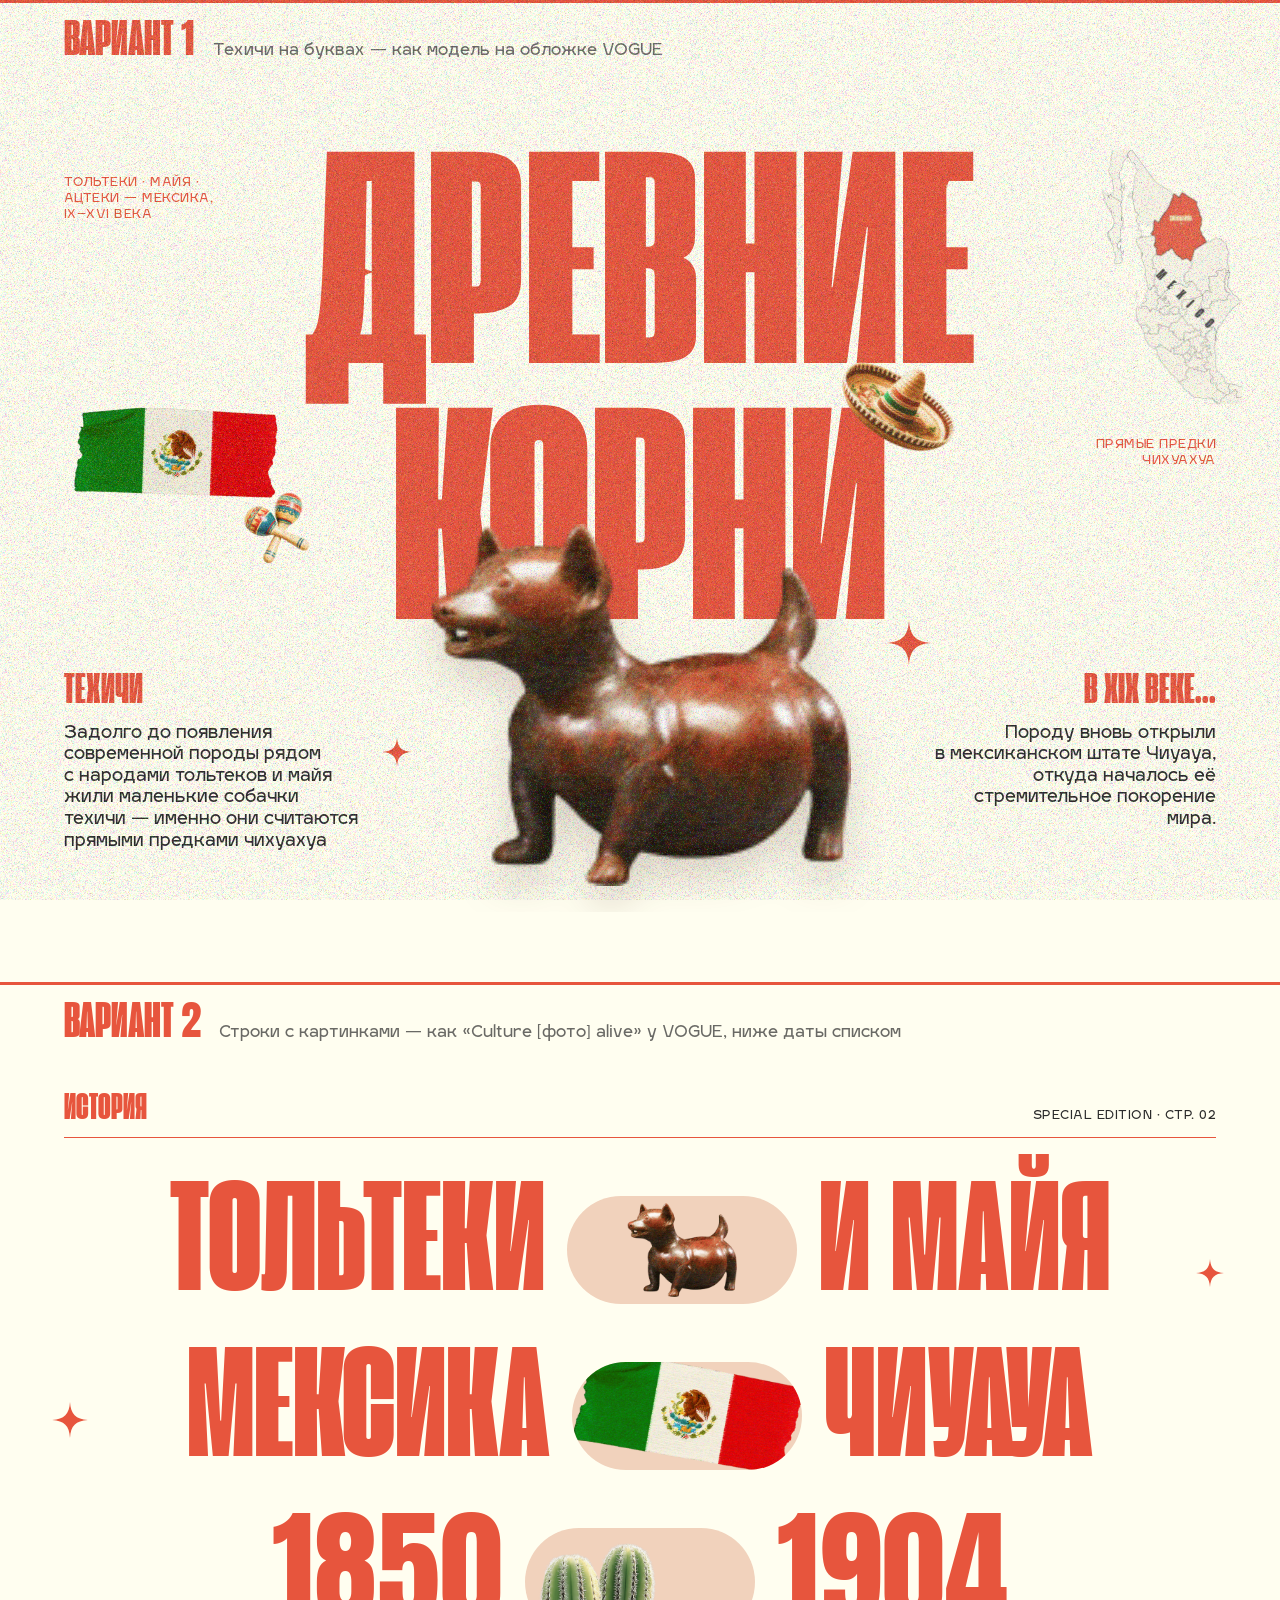
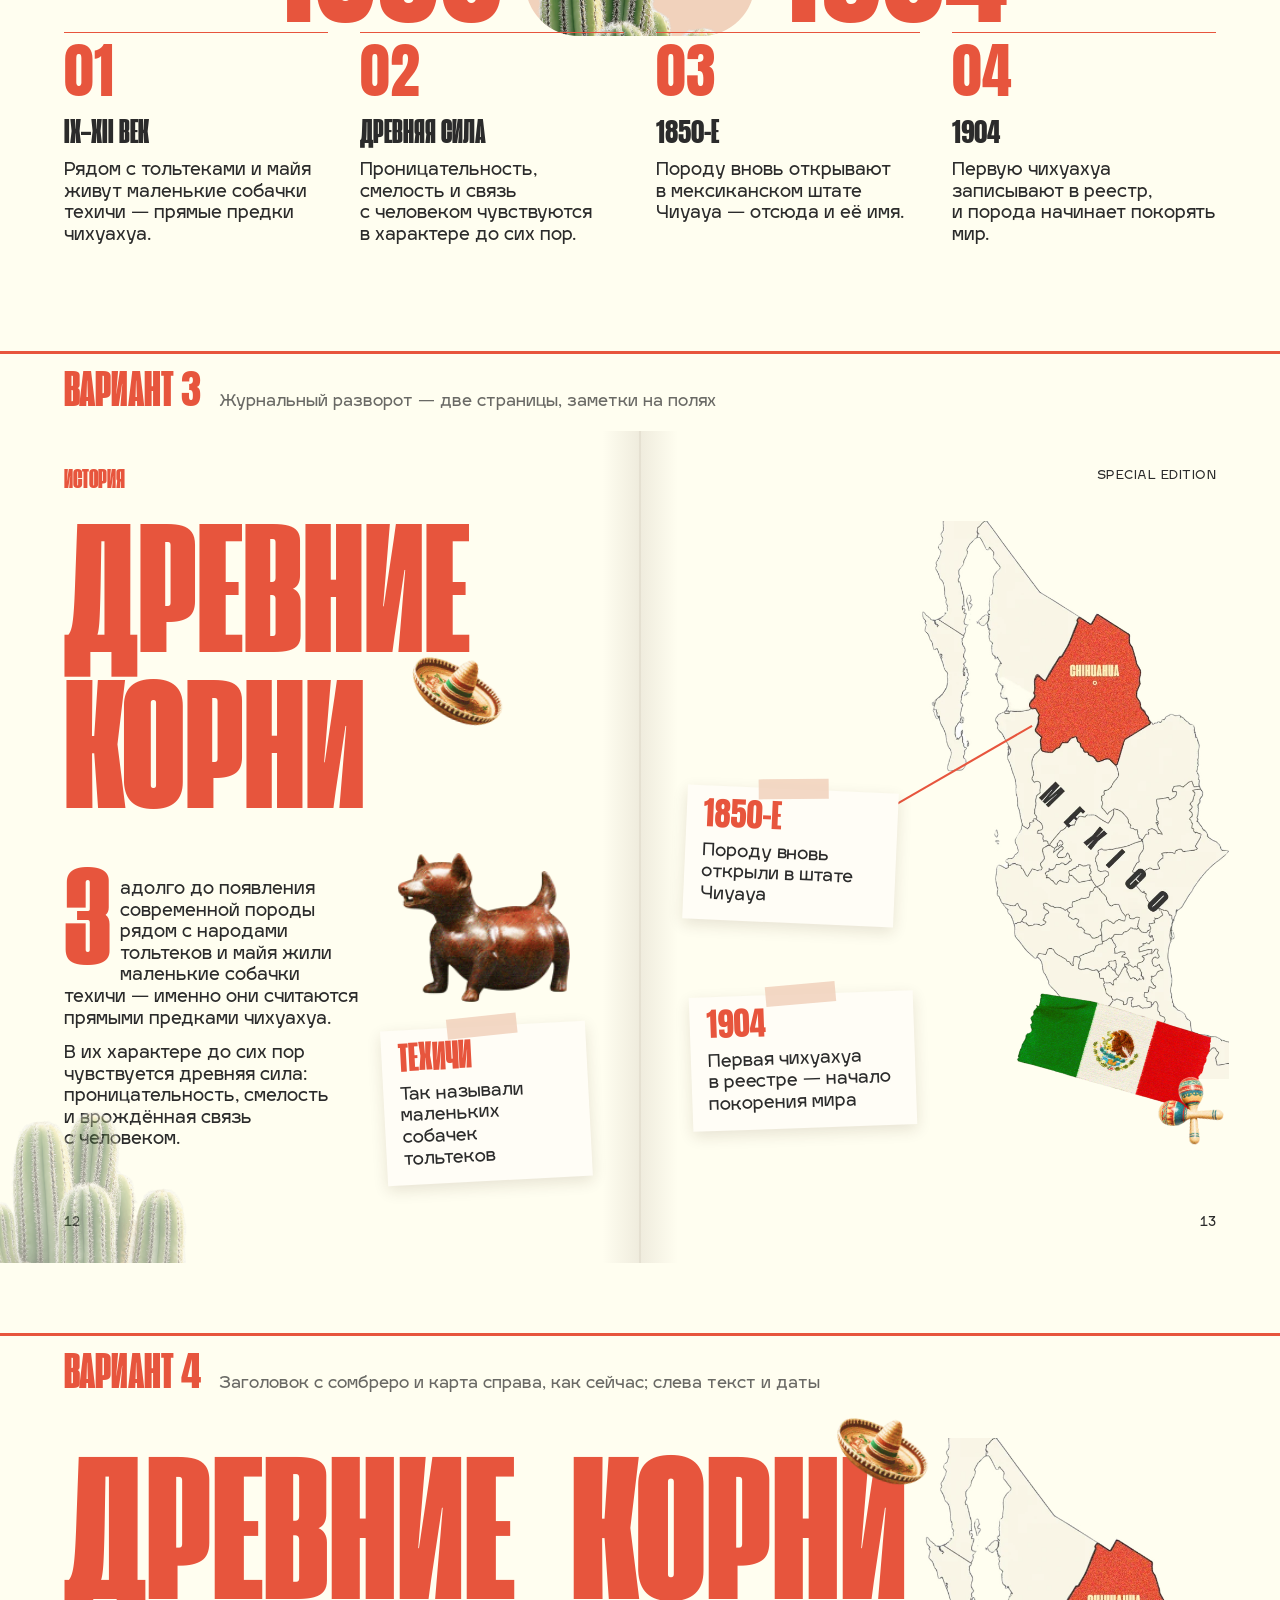
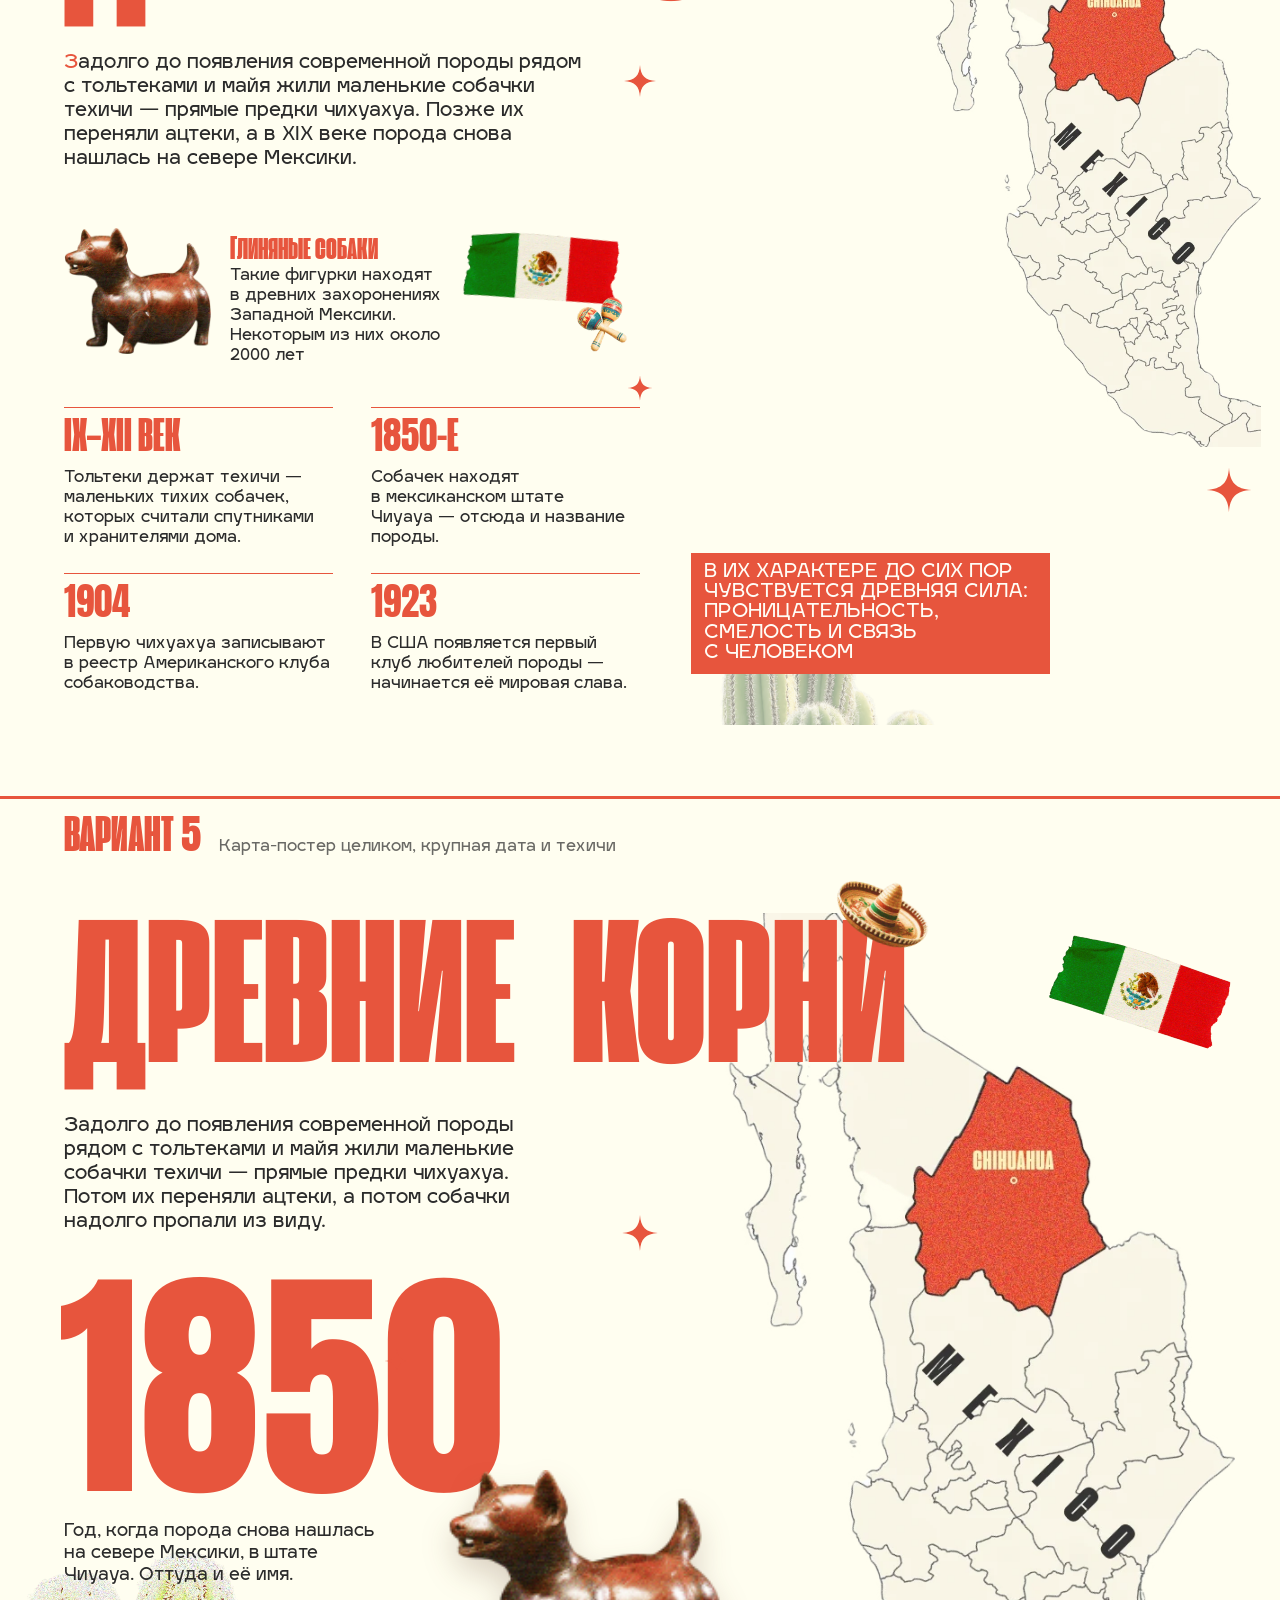
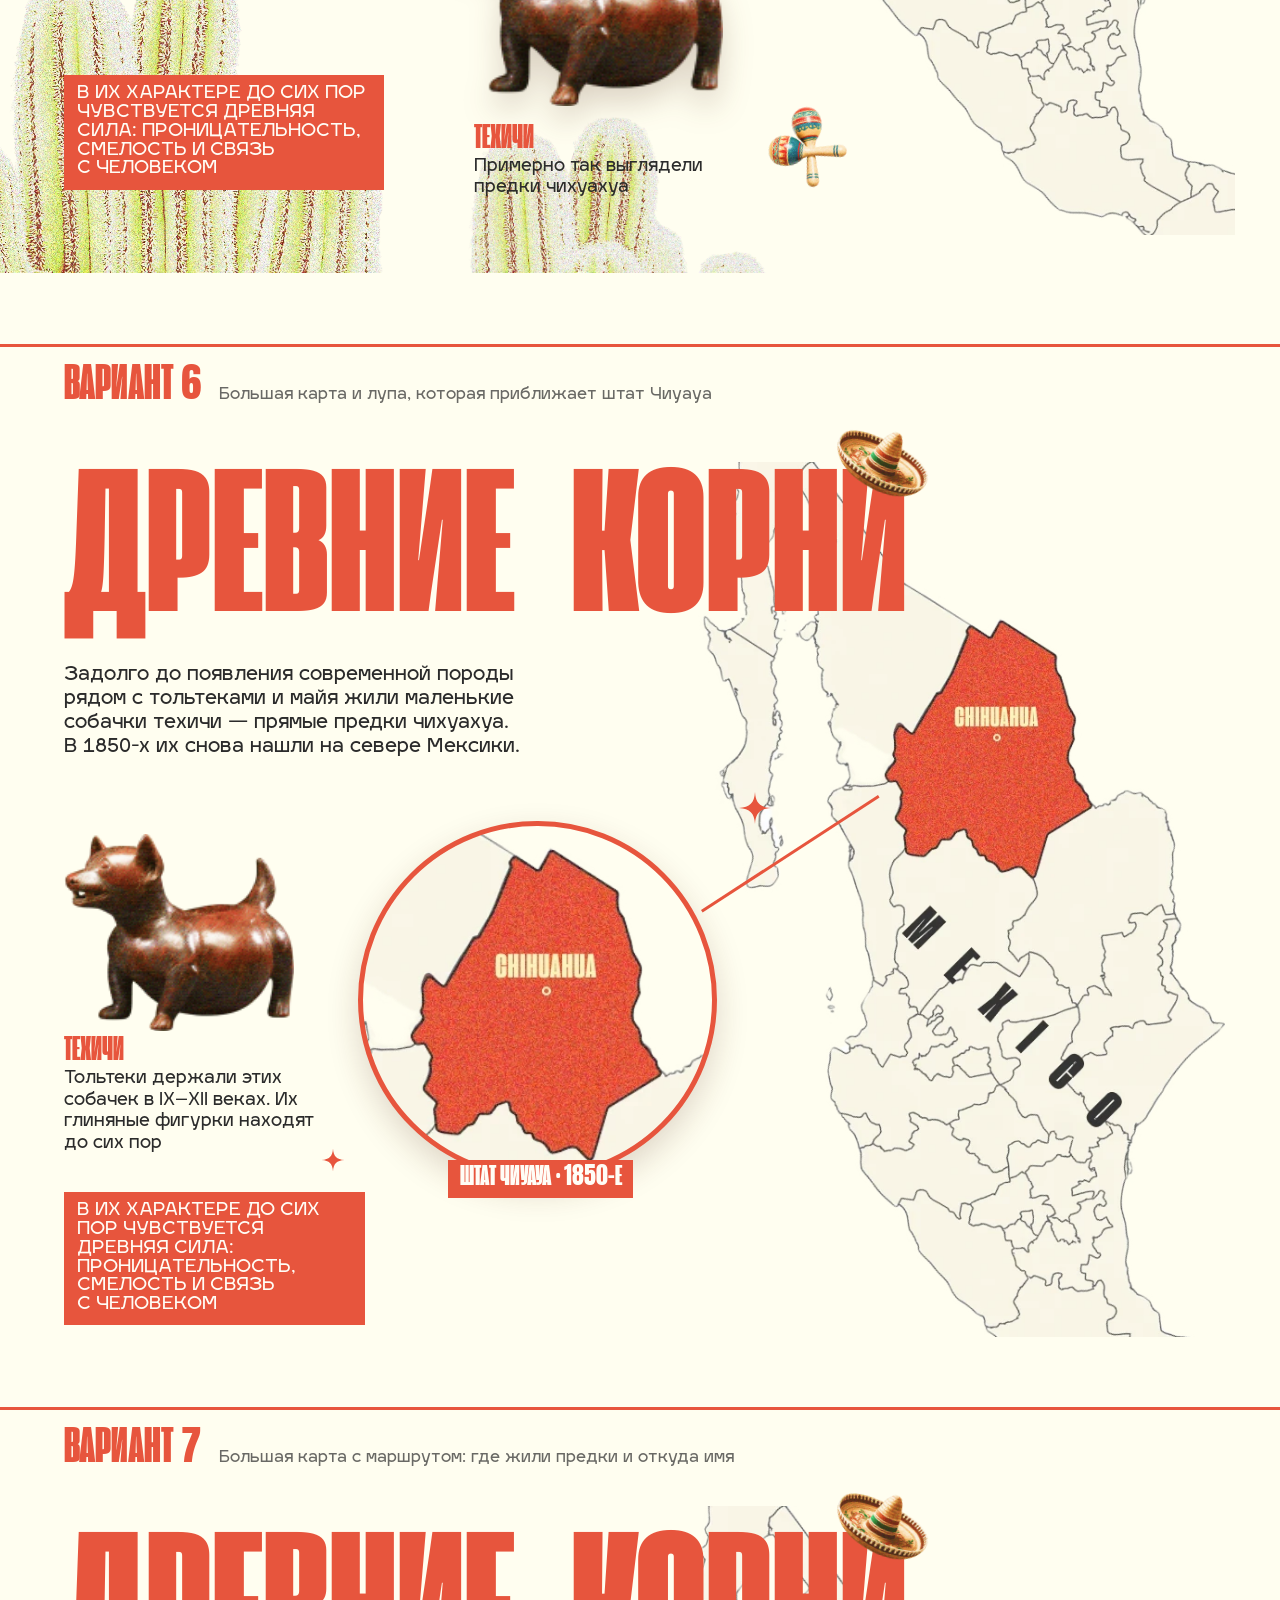
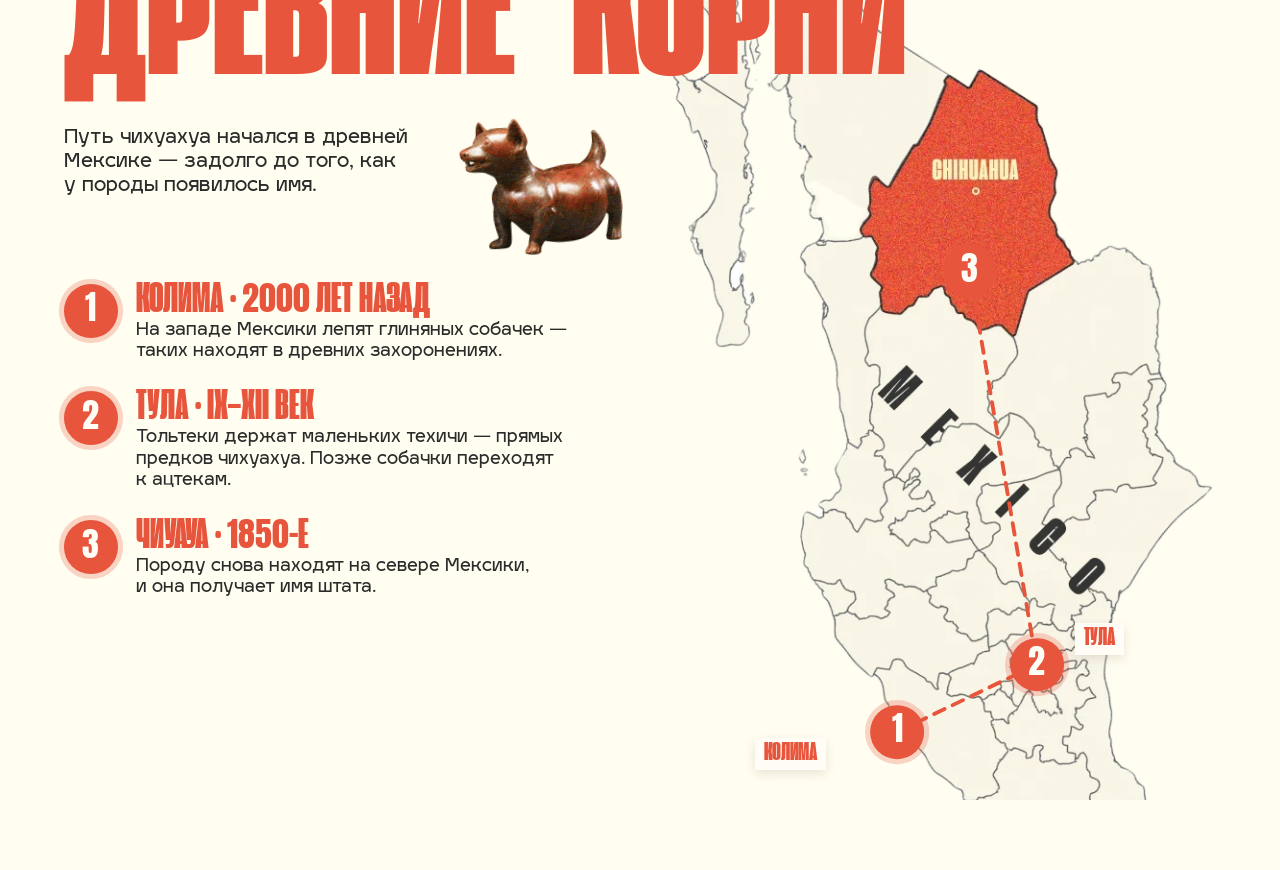
==== history-variants.html @ 5920a15c "History preview: pale grainy cacti from the mockup in variant 5 Co-Authored-By: Claude Opus 5.5 <nor" ====
<!doctype html>
<html lang="ru">
<head>
<meta charset="utf-8">
<meta name="viewport" content="width=device-width, initial-scale=1">
<title>Древние корни — варианты</title>
<meta name="robots" content="noindex">
<link rel="preconnect" href="https://fonts.gstatic.com" crossorigin>
<link href="https://fonts.googleapis.com/css2?family=Anton&text=0123456789&display=swap" rel="stylesheet">
<link rel="stylesheet" href="styles.css?v=15">
<style>
/* Варианты блока «Древние корни». Сетка как на сайте: 1 единица = 1px макета шириной 2000 */
.vhead {
  display: flex; align-items: baseline; gap: 18px; flex-wrap: wrap;
  margin: 0; padding: 22px max(16px, 5vw) 18px;
  border-top: 3px solid var(--red);
  font: 400 16px/1.3 var(--body);
}
.vhead b { font: 400 34px/1 var(--display); font-size-adjust: cap-height 1.0325; color: var(--red); text-transform: uppercase; }
.vhead span { color: var(--ink); opacity: .7; }
.vb { position: relative; width: 100%; container-type: inline-size; overflow: hidden; margin-bottom: 70px; }
.vb > * { position: absolute; margin: 0; }
.vb { --u: calc(100cqw / 2000); }
.vb .d { color: var(--red); }
.t { font-family: var(--body); font-size: calc(27 * var(--u)); line-height: 1.25; }
.cap { font-family: var(--body); text-transform: uppercase; font-size: calc(19 * var(--u)); letter-spacing: .04em; line-height: 1.3; }
.vb .star { left: calc(var(--x) * var(--u)); top: calc(var(--y) * var(--u)); width: calc(var(--s) * var(--u)); height: calc(var(--s) * var(--u)); }
.vb img { height: auto; max-width: none; }

/* ---------- 1. Техичи на буквах ---------- */
.v1 { aspect-ratio: 2000 / 1300; }
.v1 .l1, .v1 .l2 { left: 0; right: 0; text-align: center; font-size: calc(330 * var(--u) * var(--k)); white-space: nowrap; }
.v1 .l1 { top: calc(120 * var(--u)); }
.v1 .l2 { top: calc(520 * var(--u)); }
.v1 .fig { left: calc(1000 * var(--u) - 330 * var(--u)); bottom: calc(40 * var(--u)); width: calc(660 * var(--u)); z-index: 3; filter: drop-shadow(0 calc(30 * var(--u)) calc(30 * var(--u)) rgba(80,40,20,.18)); }
.v1 .side { width: calc(460 * var(--u)); display: flex; flex-direction: column; gap: calc(18 * var(--u)); z-index: 4; }
.v1 .side .d { font-size: calc(46 * var(--u) * var(--k)); }
.v1 .side--l { left: calc(100 * var(--u)); top: calc(930 * var(--u)); }
.v1 .side--r { right: calc(100 * var(--u)); top: calc(930 * var(--u)); text-align: right; align-items: flex-end; }
.v1 .tiny-l { left: calc(100 * var(--u)); top: calc(150 * var(--u)); width: calc(250 * var(--u)); color: var(--red); }
.v1 .tiny-r { right: calc(100 * var(--u)); top: calc(560 * var(--u)); width: calc(250 * var(--u)); text-align: right; color: var(--red); }
.v1 .flag { left: calc(110 * var(--u)); top: calc(500 * var(--u)); width: calc(330 * var(--u)); rotate: -8deg; z-index: 2; }
.v1 .mar { left: calc(380 * var(--u)); top: calc(640 * var(--u)); width: calc(110 * var(--u)); rotate: 14deg; z-index: 2; }
.v1 .map { right: calc(60 * var(--u)); top: calc(110 * var(--u)); width: calc(400 * var(--u)); opacity: .9; }
.v1 .som { left: calc(1310 * var(--u)); top: calc(445 * var(--u)); width: calc(190 * var(--u)); rotate: 14deg; z-index: 2; }

/* ---------- 2. Строки с картинками ---------- */
.v2 { aspect-ratio: 2000 / 1280; }
.v2 .rub { left: calc(100 * var(--u)); right: calc(100 * var(--u)); top: calc(50 * var(--u)); display: flex; justify-content: space-between; align-items: flex-end; padding-bottom: calc(18 * var(--u)); border-bottom: calc(3 * var(--u)) solid var(--red); }
.v2 .rub .d { font-size: calc(40 * var(--u) * var(--k)); }
.v2 .lines { left: calc(80 * var(--u)); right: calc(80 * var(--u)); top: calc(190 * var(--u)); display: flex; flex-direction: column; gap: calc(52 * var(--u)); }
.v2 .ln { display: flex; justify-content: center; align-items: center; gap: calc(34 * var(--u)); }
.v2 .ln .d { font-size: calc(170 * var(--u) * var(--k)); white-space: nowrap; }
.v2 .pill { display: block; flex: none; width: calc(360 * var(--u)); height: calc(170 * var(--u)); border-radius: 999px; overflow: hidden; background: var(--peach); position: relative; }
.v2 .pill img { position: absolute; inset: 0; width: 100%; height: 100%; object-fit: cover; }
.v2 .pill--fig img { object-fit: contain; padding: calc(12 * var(--u)); }
.v2 .pill--cac img { object-position: 50% 20%; }
.v2 .list { left: calc(100 * var(--u)); right: calc(100 * var(--u)); top: calc(890 * var(--u)); display: grid; grid-template-columns: repeat(4, 1fr); gap: calc(50 * var(--u)); }
.v2 .it { border-top: calc(3 * var(--u)) solid var(--red); padding-top: calc(22 * var(--u)); display: flex; flex-direction: column; gap: calc(18 * var(--u)); }
.v2 .it .n { font-size: calc(80 * var(--u) * var(--k)); }
.v2 .it h3 { color: var(--ink); font-size: calc(36 * var(--u) * var(--k)); }
.v2 .star { z-index: 2; }

/* ---------- 3. Журнальный разворот ---------- */
.v3 { aspect-ratio: 2000 / 1300; }
.v3 .fold { left: calc(940 * var(--u)); width: calc(120 * var(--u)); top: 0; bottom: 0; background: linear-gradient(90deg, transparent, rgba(60,30,10,.08) 48%, rgba(60,30,10,.16) 50%, rgba(60,30,10,.08) 52%, transparent); }
.v3 .rub { top: calc(60 * var(--u)); font-size: calc(30 * var(--u) * var(--k)); }
.v3 .rub--l { left: calc(100 * var(--u)); }
.v3 .rub--r { right: calc(100 * var(--u)); }
.v3 .folio { bottom: calc(50 * var(--u)); font-family: var(--body); font-size: calc(20 * var(--u)); }
.v3 .folio--l { left: calc(100 * var(--u)); }
.v3 .folio--r { right: calc(100 * var(--u)); }
.v3 .ttl { left: calc(100 * var(--u)); top: calc(150 * var(--u)); font-size: calc(200 * var(--u) * var(--k)); }
.v3 .som { left: calc(640 * var(--u)); top: calc(355 * var(--u)); width: calc(150 * var(--u)); rotate: 12deg; }
.v3 .col { left: calc(100 * var(--u)); top: calc(700 * var(--u)); width: calc(460 * var(--u)); display: flex; flex-direction: column; gap: calc(20 * var(--u)); }
.v3 .drop { float: left; font: 400 calc(150 * var(--u) * var(--k))/1 var(--display); font-size-adjust: cap-height 1.0325; color: var(--red); margin: calc(6 * var(--u)) calc(14 * var(--u)) 0 0; text-box: trim-both cap alphabetic; }
.v3 .fig { left: calc(620 * var(--u)); top: calc(660 * var(--u)); width: calc(270 * var(--u)); }
.v3 .note { background: var(--white); padding: calc(22 * var(--u)) calc(26 * var(--u)); box-shadow: 0 calc(8 * var(--u)) calc(24 * var(--u)) rgba(60,30,10,.12); display: flex; flex-direction: column; gap: calc(10 * var(--u)); z-index: 3; }
.v3 .note .d { font-size: calc(44 * var(--u) * var(--k)); }
.v3 .note::before { content: ""; position: absolute; left: 50%; top: calc(-16 * var(--u)); width: calc(110 * var(--u)); height: calc(32 * var(--u)); translate: -50% 0; background: rgba(241,210,188,.85); rotate: -3deg; }
.v3 .n1 { left: calc(600 * var(--u)); top: calc(930 * var(--u)); width: calc(320 * var(--u)); rotate: -3deg; }
.v3 .map { left: calc(1040 * var(--u)); top: calc(140 * var(--u)); width: calc(880 * var(--u)); }
.v3 .n2 { left: calc(1070 * var(--u)); top: calc(560 * var(--u)); width: calc(330 * var(--u)); rotate: 2.5deg; }
.v3 .pin { left: calc(1395 * var(--u)); top: calc(585 * var(--u)); width: calc(250 * var(--u)); height: calc(3 * var(--u)); background: var(--red); rotate: -30deg; transform-origin: 0 0; z-index: 3; }
.v3 .n3 { left: calc(1080 * var(--u)); top: calc(880 * var(--u)); width: calc(350 * var(--u)); rotate: -2deg; }
.v3 .flag { right: calc(110 * var(--u)); top: calc(890 * var(--u)); width: calc(300 * var(--u)); rotate: 6deg; z-index: 2; }
.v3 .mar { right: calc(90 * var(--u)); top: calc(1010 * var(--u)); width: calc(100 * var(--u)); rotate: -12deg; z-index: 2; }
.v3 .cac { left: 0; bottom: 0; width: calc(330 * var(--u)); opacity: .45; }

/* ---------- 4. Как сейчас: заголовок с сомбреро, карта справа, текст слева ---------- */
.v4 { aspect-ratio: 2000 / 1427; }
.v4 .map { right: calc(30 * var(--u)); top: calc(40 * var(--u)); width: calc(960 * var(--u)); z-index: 0; }
.v4 .ttl { left: calc(100 * var(--u)); top: calc(77 * var(--u)); font-size: calc(222 * var(--u) * var(--k)); white-space: nowrap; z-index: 2; }
.v4 .som { top: calc(10 * var(--u)); width: calc(150 * var(--u)); rotate: 10deg; z-index: 3; }
.v4 .lead { left: calc(100 * var(--u)); top: calc(375 * var(--u)); width: calc(840 * var(--u)); font-family: var(--body); font-size: calc(30 * var(--u)); line-height: 1.25; }
.v4 .lead::first-letter { color: var(--red); }
.v4 .fig { left: calc(100 * var(--u)); top: calc(650 * var(--u)); width: calc(230 * var(--u)); }
.v4 .figcap { left: calc(360 * var(--u)); top: calc(665 * var(--u)); width: calc(330 * var(--u)); }
.v4 .figcap .d { font-size: calc(34 * var(--u) * var(--k)); margin-bottom: calc(14 * var(--u)); }
.v4 .flag { left: calc(720 * var(--u)); top: calc(650 * var(--u)); width: calc(250 * var(--u)); rotate: -6deg; }
.v4 .mar { left: calc(900 * var(--u)); top: calc(755 * var(--u)); width: calc(85 * var(--u)); rotate: 16deg; }
.v4 .tl { left: calc(100 * var(--u)); top: calc(930 * var(--u)); width: calc(900 * var(--u)); display: grid; grid-template-columns: 1fr 1fr; gap: calc(40 * var(--u)) calc(60 * var(--u)); }
.v4 .ev { border-top: calc(3 * var(--u)) solid var(--red); padding-top: calc(18 * var(--u)); display: flex; flex-direction: column; gap: calc(14 * var(--u)); }
.v4 .ev .d { font-size: calc(50 * var(--u) * var(--k)); }
.v4 .t { font-size: calc(25 * var(--u)); }
.v4 .pin { left: calc(1310 * var(--u)); top: calc(355 * var(--u)); width: calc(180 * var(--u)); height: calc(3 * var(--u)); background: var(--red); rotate: 25deg; transform-origin: 0 0; z-index: 2; }
.v4 .tag { right: calc(470 * var(--u)); top: calc(250 * var(--u)); z-index: 2; }
.v4 .tag .d { font-size: calc(30 * var(--u) * var(--k)); }
.v4 .quote { left: calc(1080 * var(--u)); bottom: calc(80 * var(--u)); width: calc(560 * var(--u)); background: var(--red); color: var(--white); font: 400 calc(30 * var(--u))/1.05 var(--body); text-transform: uppercase; padding: calc(16 * var(--u)) calc(20 * var(--u)); z-index: 3; }
.v4 .cac { left: calc(1000 * var(--u)); bottom: 0; width: calc(520 * var(--u)); opacity: .45; z-index: 1; }
.v4 .star { z-index: 3; }

/* общая карта: в файле карта занимает правую половину (x 470–1032 из 1032), левая — пустая */
.vb .bigmap { z-index: 0; pointer-events: none; }

/* ---------- 5. Карта-постер ---------- */
.v5 { aspect-ratio: 2000 / 1560; }
.v5 .bigmap { left: calc(479 * var(--u)); top: calc(60 * var(--u)); width: calc(1451 * var(--u)); }
.v5 .ttl, .v6 .ttl, .v7 .ttl { left: calc(100 * var(--u)); top: calc(77 * var(--u)); font-size: calc(222 * var(--u) * var(--k)); white-space: nowrap; z-index: 2; }
.v5 .som, .v6 .som, .v7 .som { top: calc(10 * var(--u)); width: calc(150 * var(--u)); rotate: 10deg; z-index: 3; }
.v5 .lead, .v6 .lead, .v7 .lead { left: calc(100 * var(--u)); top: calc(375 * var(--u)); width: calc(780 * var(--u)); font-family: var(--body); font-size: calc(30 * var(--u)); line-height: 1.25; z-index: 2; }
.v5 .year { left: calc(90 * var(--u)); top: calc(640 * var(--u)); font-size: calc(330 * var(--u) * var(--k)); z-index: 2; }
.v5 .yearcap { left: calc(100 * var(--u)); top: calc(1010 * var(--u)); width: calc(500 * var(--u)); z-index: 2; }
.v5 .fig { left: calc(700 * var(--u)); top: calc(930 * var(--u)); width: calc(430 * var(--u)); z-index: 3; filter: drop-shadow(0 calc(24 * var(--u)) calc(24 * var(--u)) rgba(80,40,20,.2)); }
.v5 .figcap { left: calc(740 * var(--u)); top: calc(1330 * var(--u)); width: calc(420 * var(--u)); z-index: 3; }
.v5 .flag { left: calc(1640 * var(--u)); top: calc(110 * var(--u)); width: calc(280 * var(--u)); rotate: 8deg; z-index: 2; }
.v5 .mar { left: calc(1200 * var(--u)); top: calc(1300 * var(--u)); width: calc(120 * var(--u)); rotate: -14deg; z-index: 2; }
.v5 .quote, .v6 .quote { background: var(--red); color: var(--white); font: 400 calc(28 * var(--u))/1.05 var(--body); text-transform: uppercase; padding: calc(16 * var(--u)) calc(20 * var(--u)); z-index: 3; }
.v5 .cac { left: calc(-20 * var(--u)); bottom: 0; width: calc(700 * var(--u)); z-index: 0; pointer-events: none; }
.v5 .cac--2 { left: calc(560 * var(--u)); width: calc(720 * var(--u)); }
.v5 .quote { left: calc(100 * var(--u)); top: calc(1250 * var(--u)); width: calc(500 * var(--u)); }

/* ---------- 6. Лупа на карте ---------- */
.v6 { aspect-ratio: 2000 / 1427; }
.v6 .bigmap { left: calc(418 * var(--u)); top: calc(60 * var(--u)); width: calc(1496 * var(--u)); }
.v6 .lens { left: calc(560 * var(--u)); top: calc(620 * var(--u)); width: calc(560 * var(--u)); height: calc(560 * var(--u)); border-radius: 50%; border: calc(8 * var(--u)) solid var(--red); background: var(--bg) url("assets/map.webp") no-repeat; background-size: calc(1032 * 1.75 * var(--u)) auto; background-position: calc(272 * var(--u) - 778 * 1.75 * var(--u)) calc(272 * var(--u) - 305 * 1.75 * var(--u)); z-index: 3; box-shadow: 0 calc(20 * var(--u)) calc(50 * var(--u)) rgba(80,40,20,.18); }
.v6 .lens-ln { left: calc(1095 * var(--u)); top: calc(760 * var(--u)); width: calc(330 * var(--u)); height: calc(4 * var(--u)); background: var(--red); rotate: -33deg; transform-origin: 0 0; z-index: 2; }
.v6 .lens-tag { left: calc(700 * var(--u)); top: calc(1150 * var(--u)); background: var(--red); color: var(--white); padding: calc(10 * var(--u)) calc(18 * var(--u)); z-index: 4; font-size: calc(32 * var(--u) * var(--k)); }
.v6 .fig { left: calc(100 * var(--u)); top: calc(640 * var(--u)); width: calc(360 * var(--u)); z-index: 2; }
.v6 .figcap { left: calc(100 * var(--u)); top: calc(960 * var(--u)); width: calc(420 * var(--u)); z-index: 2; }
.v6 .figcap .d, .v5 .figcap .d { font-size: calc(36 * var(--u) * var(--k)); margin-bottom: calc(12 * var(--u)); }
.v6 .quote { left: calc(100 * var(--u)); top: calc(1200 * var(--u)); width: calc(470 * var(--u)); }

/* ---------- 7. Маршрут по карте ---------- */
.v7 { aspect-ratio: 2000 / 1427; }
.v7 .bigmap { left: calc(345 * var(--u)); top: calc(30 * var(--u)); width: calc(1548 * var(--u)); }
.v7 .route { left: 0; top: 0; width: 100%; height: 100%; z-index: 1; overflow: visible; }
.v7 .mk { width: calc(84 * var(--u)); height: calc(84 * var(--u)); translate: -50% -50%; border-radius: 50%; background: var(--red); color: var(--white); display: grid; place-items: center; font: 400 calc(46 * var(--u) * var(--k))/1 var(--display); font-size-adjust: cap-height 1.0325; z-index: 3; box-shadow: 0 0 0 calc(8 * var(--u)) rgba(231,85,61,.25); }
.v7 .mk-l { z-index: 3; background: var(--white); padding: calc(8 * var(--u)) calc(14 * var(--u)); font-size: calc(28 * var(--u) * var(--k)); box-shadow: 0 calc(6 * var(--u)) calc(16 * var(--u)) rgba(60,30,10,.12); }
.v7 .steps { left: calc(100 * var(--u)); top: calc(620 * var(--u)); width: calc(800 * var(--u)); display: flex; flex-direction: column; gap: calc(44 * var(--u)); z-index: 2; }
.v7 .st { display: grid; grid-template-columns: calc(84 * var(--u)) 1fr; gap: calc(28 * var(--u)); align-items: start; }
.v7 .st .mk { position: static; translate: none; }
.v7 .st .d { font-size: calc(46 * var(--u) * var(--k)); margin-bottom: calc(12 * var(--u)); }
.v7 .fig { left: calc(720 * var(--u)); top: calc(360 * var(--u)); width: calc(250 * var(--u)); z-index: 2; rotate: -4deg; }
.v7 .lead { width: calc(580 * var(--u)); }
</style>
</head>
<body>

<!-- ===================== 1 ===================== -->
<h2 class="vhead"><b>Вариант 1</b><span>Техичи на буквах — как модель на обложке VOGUE</span></h2>
<section class="vb v1">
  <div class="d l1">Древние</div>
  <div class="d l2">корни</div>
  <img class="som" src="assets/sombrero.png" alt="">
  <img class="fig" src="assets/techichi.png" alt="Фигурка техичи">
  <p class="cap tiny-l">Тольтеки · майя · ацтеки — Мексика, IX–XVI века</p>
  <p class="cap tiny-r">Прямые предки чихуахуа</p>
  <img class="flag" src="assets/flag.png" alt="">
  <img class="mar" src="assets/maracas.png" alt="">
  <img class="map" src="assets/map.webp" alt="Карта Мексики">
  <div class="side side--l">
    <b class="d">Техичи</b>
    <p class="t">Задолго до появления современной породы рядом с&nbsp;народами тольтеков и&nbsp;майя жили маленькие собачки техичи&nbsp;— именно они считаются прямыми предками чихуахуа</p>
  </div>
  <div class="side side--r">
    <b class="d">В XIX веке...</b>
    <p class="t">Породу вновь открыли в&nbsp;мексиканском штате Чиуауа, откуда началось её стремительное покорение мира.</p>
  </div>
  <svg class="star" style="--x:560;--y:300;--s:60" aria-hidden="true"><use href="#star"/></svg>
  <svg class="star" style="--x:1480;--y:150;--s:40" aria-hidden="true"><use href="#star"/></svg>
  <svg class="star" style="--x:620;--y:1050;--s:46" aria-hidden="true"><use href="#star"/></svg>
  <svg class="star" style="--x:1420;--y:880;--s:70" aria-hidden="true"><use href="#star"/></svg>
</section>

<!-- ===================== 2 ===================== -->
<h2 class="vhead"><b>Вариант 2</b><span>Строки с картинками — как «Culture [фото] alive» у VOGUE, ниже даты списком</span></h2>
<section class="vb v2">
  <div class="rub"><b class="d">История</b><span class="cap">Special Edition · стр. 02</span></div>
  <div class="lines">
    <div class="ln"><span class="d">Тольтеки</span><span class="pill pill--fig"><img src="assets/techichi.png" alt="Техичи"></span><span class="d">и майя</span></div>
    <div class="ln"><span class="d">Мексика</span><span class="pill"><img src="assets/flag.png" alt="Флаг Мексики"></span><span class="d">Чиуауа</span></div>
    <div class="ln"><span class="d">1850</span><span class="pill pill--cac"><img src="assets/cactus.png" alt="Кактус"></span><span class="d">1904</span></div>
  </div>
  <div class="list">
    <div class="it"><b class="d n">01</b><h3 class="d">IX–XII век</h3><p class="t">Рядом с&nbsp;тольтеками и&nbsp;майя живут маленькие собачки техичи&nbsp;— прямые предки чихуахуа.</p></div>
    <div class="it"><b class="d n">02</b><h3 class="d">Древняя сила</h3><p class="t">Проницательность, смелость и&nbsp;связь с&nbsp;человеком чувствуются в&nbsp;характере до&nbsp;сих пор.</p></div>
    <div class="it"><b class="d n">03</b><h3 class="d">1850-е</h3><p class="t">Породу вновь открывают в&nbsp;мексиканском штате Чиуауа&nbsp;— отсюда и&nbsp;её имя.</p></div>
    <div class="it"><b class="d n">04</b><h3 class="d">1904</h3><p class="t">Первую чихуахуа записывают в&nbsp;реестр, и&nbsp;порода начинает покорять мир.</p></div>
  </div>
  <svg class="star" style="--x:110;--y:560;--s:56" aria-hidden="true"><use href="#star"/></svg>
  <svg class="star" style="--x:1890;--y:330;--s:44" aria-hidden="true"><use href="#star"/></svg>
</section>

<!-- ===================== 3 ===================== -->
<h2 class="vhead"><b>Вариант 3</b><span>Журнальный разворот — две страницы, заметки на полях</span></h2>
<section class="vb v3">
  <div class="fold"></div>
  <b class="d rub rub--l">История</b>
  <span class="cap rub rub--r" style="font-size:calc(19 * var(--u))">Special Edition</span>
  <span class="folio folio--l">12</span><span class="folio folio--r">13</span>
  <h3 class="d ttl">Древние<br>корни</h3>
  <img class="som" src="assets/sombrero.png" alt="">
  <div class="col">
    <p class="t"><span class="drop">З</span>адолго до появления современной породы рядом с&nbsp;народами тольтеков и&nbsp;майя жили маленькие собачки техичи&nbsp;— именно они считаются прямыми предками чихуахуа.</p>
    <p class="t">В&nbsp;их характере до сих пор чувствуется древняя сила: проницательность, смелость и&nbsp;врождённая связь с&nbsp;человеком.</p>
  </div>
  <img class="fig" src="assets/techichi.png" alt="Фигурка техичи">
  <div class="note n1"><b class="d">Техичи</b><p class="t">Так называли маленьких собачек тольтеков</p></div>
  <img class="cac" src="assets/cactus.png" alt="">
  <img class="map" src="assets/map.webp" alt="Карта Мексики, штат Чиуауа выделен">
  <i class="pin"></i>
  <div class="note n2"><b class="d">1850-е</b><p class="t">Породу вновь открыли в&nbsp;штате Чиуауа</p></div>
  <div class="note n3"><b class="d">1904</b><p class="t">Первая чихуахуа в&nbsp;реестре&nbsp;— начало покорения мира</p></div>
  <img class="flag" src="assets/flag.png" alt="">
  <img class="mar" src="assets/maracas.png" alt="">
</section>

<!-- ===================== 4 ===================== -->
<h2 class="vhead"><b>Вариант 4</b><span>Заголовок с сомбреро и карта справа, как сейчас; слева текст и даты</span></h2>
<section class="vb v4">
  <img class="map" src="assets/map.webp" alt="Карта Мексики, штат Чиуауа выделен">
  <h3 class="d ttl">Древние&nbsp; корни</h3>
  <img class="som" src="assets/sombrero.png" alt="">
  <p class="lead">Задолго до появления современной породы рядом с&nbsp;тольтеками и&nbsp;майя жили маленькие собачки техичи&nbsp;— прямые предки чихуахуа. Позже их переняли ацтеки, а&nbsp;в&nbsp;XIX веке порода снова нашлась на севере Мексики.</p>
  <img class="fig" src="assets/techichi.png" alt="Глиняная фигурка собаки">
  <div class="figcap"><b class="d">Глиняные собаки</b><p class="t">Такие фигурки находят в&nbsp;древних захоронениях Западной Мексики. Некоторым из&nbsp;них около 2000 лет</p></div>
  <img class="flag" src="assets/flag.png" alt="">
  <img class="mar" src="assets/maracas.png" alt="">
  <div class="tl">
    <div class="ev"><b class="d">IX–XII век</b><p class="t">Тольтеки держат техичи&nbsp;— маленьких тихих собачек, которых считали спутниками и&nbsp;хранителями дома.</p></div>
    <div class="ev"><b class="d">1850-е</b><p class="t">Собачек находят в&nbsp;мексиканском штате Чиуауа&nbsp;— отсюда и&nbsp;название породы.</p></div>
    <div class="ev"><b class="d">1904</b><p class="t">Первую чихуахуа записывают в&nbsp;реестр Американского клуба собаководства.</p></div>
    <div class="ev"><b class="d">1923</b><p class="t">В&nbsp;США появляется первый клуб любителей породы&nbsp;— начинается её мировая слава.</p></div>
  </div>
  <img class="cac" src="assets/cactus-2.png" alt="">
  <p class="quote">В их характере до сих пор чувствуется древняя сила: проницательность, смелость и&nbsp;связь с&nbsp;человеком</p>
  <svg class="star" style="--x:1000;--y:420;--s:50" aria-hidden="true"><use href="#star"/></svg>
  <svg class="star" style="--x:1920;--y:1060;--s:70" aria-hidden="true"><use href="#star"/></svg>
  <svg class="star" style="--x:1000;--y:900;--s:40" aria-hidden="true"><use href="#star"/></svg>
</section>

<!-- ===================== 5 ===================== -->
<h2 class="vhead"><b>Вариант 5</b><span>Карта-постер целиком, крупная дата и техичи</span></h2>
<section class="vb v5">
  <img class="bigmap" src="assets/map.webp" alt="Карта Мексики, штат Чиуауа выделен">
  <h3 class="d ttl">Древние&nbsp; корни</h3>
  <img class="som" src="assets/sombrero.png" alt="">
  <p class="lead">Задолго до появления современной породы рядом с&nbsp;тольтеками и&nbsp;майя жили маленькие собачки техичи&nbsp;— прямые предки чихуахуа. Потом их переняли ацтеки, а&nbsp;потом собачки надолго пропали из&nbsp;виду.</p>
  <b class="d year">1850</b>
  <p class="t yearcap">Год, когда порода снова нашлась на&nbsp;севере Мексики, в&nbsp;штате Чиуауа. Оттуда и&nbsp;её имя.</p>
  <img class="fig" src="assets/techichi.png" alt="Техичи">
  <div class="figcap"><b class="d">Техичи</b><p class="t">Примерно так выглядели предки чихуахуа</p></div>
  <img class="flag" src="assets/flag.png" alt="">
  <img class="mar" src="assets/maracas.png" alt="">
  <img class="cac" src="assets/cactus-pale.webp" alt="">
  <img class="cac cac--2" src="assets/cactus-pale-2.webp" alt="">
  <p class="quote">В их характере до сих пор чувствуется древняя сила: проницательность, смелость и&nbsp;связь с&nbsp;человеком</p>
  <svg class="star" style="--x:1000;--y:560;--s:56" aria-hidden="true"><use href="#star"/></svg>
  <svg class="star" style="--x:620;--y:760;--s:40" aria-hidden="true"><use href="#star"/></svg>
</section>

<!-- ===================== 6 ===================== -->
<h2 class="vhead"><b>Вариант 6</b><span>Большая карта и лупа, которая приближает штат Чиуауа</span></h2>
<section class="vb v6">
  <img class="bigmap" src="assets/map.webp" alt="Карта Мексики, штат Чиуауа выделен">
  <h3 class="d ttl">Древние&nbsp; корни</h3>
  <img class="som" src="assets/sombrero.png" alt="">
  <p class="lead">Задолго до появления современной породы рядом с&nbsp;тольтеками и&nbsp;майя жили маленькие собачки техичи&nbsp;— прямые предки чихуахуа. В&nbsp;1850-х их снова нашли на&nbsp;севере Мексики.</p>
  <img class="fig" src="assets/techichi.png" alt="Глиняная фигурка собаки">
  <div class="figcap"><b class="d">Техичи</b><p class="t">Тольтеки держали этих собачек в&nbsp;IX–XII веках. Их глиняные фигурки находят до&nbsp;сих пор</p></div>
  <i class="lens-ln"></i>
  <div class="lens" role="img" aria-label="Штат Чиуауа крупно"></div>
  <b class="d lens-tag">Штат Чиуауа · 1850-е</b>
  <p class="quote">В их характере до сих пор чувствуется древняя сила: проницательность, смелость и&nbsp;связь с&nbsp;человеком</p>
  <svg class="star" style="--x:1180;--y:600;--s:50" aria-hidden="true"><use href="#star"/></svg>
  <svg class="star" style="--x:520;--y:1150;--s:36" aria-hidden="true"><use href="#star"/></svg>
</section>

<!-- ===================== 7 ===================== -->
<h2 class="vhead"><b>Вариант 7</b><span>Большая карта с маршрутом: где жили предки и откуда имя</span></h2>
<section class="vb v7">
  <img class="bigmap" src="assets/map.webp" alt="Карта Мексики, штат Чиуауа выделен">
  <svg class="route" viewBox="0 0 2000 1427" aria-hidden="true"><polyline points="1402,1320 1620,1215 1515,600" fill="none" stroke="#E7553D" stroke-width="6" stroke-dasharray="18 14" stroke-linecap="round"/></svg>
  <b class="mk" style="left:calc(1402 * var(--u));top:calc(1320 * var(--u))">1</b>
  <b class="mk" style="left:calc(1620 * var(--u));top:calc(1215 * var(--u))">2</b>
  <b class="mk" style="left:calc(1515 * var(--u));top:calc(600 * var(--u))">3</b>
  <b class="d mk-l" style="left:calc(1180 * var(--u));top:calc(1330 * var(--u))">Колима</b>
  <b class="d mk-l" style="left:calc(1680 * var(--u));top:calc(1150 * var(--u))">Тула</b>
  <h3 class="d ttl">Древние&nbsp; корни</h3>
  <img class="som" src="assets/sombrero.png" alt="">
  <p class="lead">Путь чихуахуа начался в&nbsp;древней Мексике&nbsp;— задолго до того, как у&nbsp;породы появилось имя.</p>
  <img class="fig" src="assets/techichi.png" alt="Глиняная фигурка собаки">
  <div class="steps">
    <div class="st"><b class="mk">1</b><div><b class="d">Колима · 2000 лет назад</b><p class="t">На западе Мексики лепят глиняных собачек&nbsp;— таких находят в&nbsp;древних захоронениях.</p></div></div>
    <div class="st"><b class="mk">2</b><div><b class="d">Тула · IX–XII век</b><p class="t">Тольтеки держат маленьких техичи&nbsp;— прямых предков чихуахуа. Позже собачки переходят к&nbsp;ацтекам.</p></div></div>
    <div class="st"><b class="mk">3</b><div><b class="d">Чиуауа · 1850-е</b><p class="t">Породу снова находят на&nbsp;севере Мексики, и&nbsp;она получает имя штата.</p></div></div>
  </div>
</section>

<svg width="0" height="0" style="position:absolute" aria-hidden="true">
  <symbol id="star" viewBox="0 0 100 100"><path d="M50 0C52 34 66 48 100 50 66 52 52 66 50 100 48 66 34 52 0 50 34 48 48 34 50 0Z"/></symbol>
</svg>
<script>
/* ?only=2 — показать один вариант (для скриншотов) */
const only = new URLSearchParams(location.search).get('only');
/* сомбреро — на последней букве заголовка */
const placeSom = () => document.querySelectorAll('.v4 .som, .v5 .som, .v6 .som, .v7 .som').forEach((som) => {
  const ttl = som.parentElement.querySelector('.ttl');
  const b = som.parentElement.getBoundingClientRect(), r = document.createRange(); r.selectNodeContents(ttl); const t = r.getBoundingClientRect();
  som.style.left = (t.right - b.left - som.offsetWidth * .75) + 'px';
});
document.fonts.ready.then(placeSom); addEventListener('resize', placeSom);
if (only) document.querySelectorAll('.vhead, .vb').forEach((el, i) => { if (Math.floor(i / 2) + 1 !== +only) el.style.display = "none"; });
</script>
</body>
</html>
---- styles.css ----
/* =========================================================
   CHIHUAHUA — Special Edition
   Сетка десктопа повторяет макеты: 1 единица = 1px макета шириной 2000.
   ========================================================= */
/* Шрифты: Extenda 40 Hecto (Zetafonts, CC BY-NC) — заголовки, цифры в них — Anton; Igra Sans — текст */
@font-face {
  font-family: "Extenda";
  src: url("assets/fonts/Extenda-40-Hecto-trial.ttf") format("truetype");
  font-weight: 100 900;     /* одно начертание: браузер не дорисовывает «жирность» */
  unicode-range: U+0000-002F, U+003A-10FFFF;   /* в пробной версии нет цифр — они берутся из Anton */
  font-display: swap;
}
@font-face {
  font-family: "Extenda Wide";   /* Extenda 70 Peta — для CHIHUAHUA на широких экранах */
  src: url("assets/fonts/Extenda-80-Peta-trial.ttf") format("truetype");
  font-weight: 100 900;
  unicode-range: U+0041-005A;
  font-display: swap;
}
@font-face {
  font-family: "Igra Sans";
  src: url("assets/fonts/IgraSans.otf") format("opentype");
  font-weight: 400;
  font-display: swap;
}
:root {
  --bg: #FFFEF0;          /* под зерном читается как #F7F5E8 из макетов */
  --red: #E7553D;
  --ink: #2B2B2B;
  --peach: #F1D2BC;
  --white: #FFFDF6;
  --sy: 1;                 /* Extenda уже узкий и высокий — растягивать не нужно */
  --k: .9685;              /* размер шрифта из высоты прописной: прописная = 1.0325 × размер (font-size-adjust) */
  --display: "Extenda", "Anton", "Arial Narrow", sans-serif;
  --body: "Igra Sans", system-ui, sans-serif;
}

*, *::before, *::after { box-sizing: border-box; }
html { scroll-behavior: smooth; -webkit-text-size-adjust: 100%; }
body {
  margin: 0;
  background: var(--bg);
  color: var(--ink);
  font-family: var(--body);
  font-size: 16px;
  line-height: 1.35;
  overflow-x: hidden;
}
img { display: block; max-width: 100%; height: auto; }
a { color: inherit; }
h1, h2, h3, p, ol, figure, blockquote { margin: 0; padding: 0; }
ol { list-style: none; }

/* зерно поверх всей страницы, как в макетах: цветной шум накладывается
   режимом hard-light на всё сразу — фон, картинки, плашки, газон */
body::after {
  content: "";
  position: fixed; inset: 0;
  pointer-events: none;
  z-index: 100;
  background: url("assets/grain.png") repeat;
  background-size: 256px 256px;
  mix-blend-mode: hard-light;
}

/* ---------- общие элементы ---------- */
.d {
  font-family: var(--display);
  font-weight: 400;
  font-size-adjust: cap-height 1.0325;
  text-transform: uppercase;
  line-height: 1.26;
  letter-spacing: 0;
  text-box: trim-both cap alphabetic;
}
.d > .sx { display: block; transform-origin: 0 0; transform: scaleY(var(--sy)); text-box: trim-both cap alphabetic; }
.caps { text-transform: uppercase; font-weight: 500; line-height: 1; }
.tag {
  display: inline-block;
  background: var(--red);
  color: var(--white);
  text-transform: uppercase;
  font-weight: 500;
  line-height: 1.25;
  padding: 0 .3em;
}
.txt { font-weight: 400; }

.board {
  position: relative;
  container-type: inline-size;
  --m: calc(100cqw / 2000);
}
.star {
  position: absolute;
  left: calc(var(--x) * var(--m));
  top: calc(var(--y) * var(--m));
  width: calc(var(--s) * var(--m));
  height: calc(var(--s) * var(--m));
  translate: -50% -50%;
  fill: var(--red);
  z-index: 5;
  pointer-events: none;
  animation: twinkle 4s ease-in-out infinite;
}
.star:nth-of-type(2n) { animation-delay: -1.3s; }
.star:nth-of-type(3n) { animation-delay: -2.6s; }
@keyframes twinkle {
  0%, 100% { transform: scale(1) rotate(0deg); }
  50% { transform: scale(.82) rotate(12deg); }
}

/* заглушка вместо ещё не присланной картинки */
.ph {
  display: grid;
  place-items: center;
  text-align: center;
  border: 2px dashed color-mix(in srgb, var(--red) 55%, transparent);
  background: color-mix(in srgb, var(--red) 5%, transparent);
  color: var(--red);
  font: 500 12px/1.3 var(--body);
  text-transform: uppercase;
  letter-spacing: .08em;
  padding: 12px;
}

/* ---------- компактное меню ---------- */
.minibar {
  position: fixed; top: 0; left: 0; right: 0;
  z-index: 50;
  display: flex; align-items: center; gap: 24px;
  padding: calc(10px + env(safe-area-inset-top, 0px)) 20px 10px;
  background: color-mix(in srgb, var(--bg) 92%, transparent);
  backdrop-filter: blur(6px);
  border-bottom: 2px solid var(--red);
  transform: translateY(-110%);
  transition: transform .35s ease;
}
.minibar.is-on { transform: none; }
.minibar__logo { font: 30px/1 var(--display); font-size-adjust: cap-height .72; color: var(--red); text-decoration: none; letter-spacing: .02em; }
.minibar__nav { display: flex; gap: 20px; overflow-x: auto; scrollbar-width: none; }
.minibar__nav a { text-decoration: none; font-size: 14px; white-space: nowrap; }
.minibar__nav a:hover { color: var(--red); }

/* =========================================================
   ОБЛОЖКА — мобильная раскладка (по умолчанию)
   ========================================================= */
.cover {
  display: grid;
  grid-template-columns: 1fr 1fr;
  gap: 0 16px;
  padding: 12px 16px 28px;
  overflow: hidden;
}
.nav {
  grid-column: 1 / -1;
  display: flex; align-items: center; gap: 12px;
  overflow-x: auto; scrollbar-width: none;
  padding-bottom: 14px;
  font-size: 13px;
}
.nav a { text-decoration: none; white-space: nowrap; transition: color .2s; }
.nav a:hover { color: var(--red); }
.nav i { flex: none; width: 2px; height: 18px; background: var(--red); }

.cover__title { grid-column: 1 / -1; position: relative; z-index: 3; }
.cover__title svg, .footer__logo { display: block; width: 100%; height: auto; overflow: visible; }
.cover__title text, .footer__logo text { font-family: var(--display); font-size: 542px; fill: var(--red); }   /* прописная = 360 */

.cover__edition, .cover__year { font-size: 13px; margin-top: 6px; position: relative; z-index: 3; }
.cover__year { text-align: right; }
.cover__dog {
  grid-column: 1 / -1;
  width: 118%; max-width: none;
  margin: 4px 0 0 -9%;
  aspect-ratio: 1120 / 940; object-fit: cover; object-position: bottom;
  position: relative; z-index: 1;
  -webkit-mask-image: linear-gradient(to right, transparent 0, #000 8%, #000 92%, transparent 100%), linear-gradient(transparent, #000 14%);
  -webkit-mask-composite: source-in;
          mask-image: linear-gradient(to right, transparent 0, #000 8%, #000 92%, transparent 100%), linear-gradient(transparent, #000 14%);
          mask-composite: intersect;
}
/* розовые зернистые цветы по углам обложки */
.cover__flower { position: absolute; z-index: 0; pointer-events: none; user-select: none; height: auto; max-width: none; }
.cover__flower--tr { top: 0; right: 0; width: 46%; }
.cover__flower--bl { bottom: 0; left: 0; width: 62%; }
.cover__flower--br { bottom: 0; right: 0; width: 56%; opacity: .75; }
br.dt { display: none; }
.cl {
  position: relative; z-index: 4;
  display: flex; flex-direction: column; gap: 6px;
  text-decoration: none;
  margin-top: 22px;
  font-size: 13px;
}
.cl b.d { color: var(--red); font-size: 30px; }
.cl .caps { font-size: 15px; }
.cl--energy, .cl--ways { text-align: right; align-items: flex-end; }
.cl--model, .cl--size { grid-column: 1 / -1; }
.cl--model b.d { font-size: 34px; }
.cl--size .tag { font-size: 18px; }
.cover .barcode { display: none; }
.cover .star { display: none; }

/* штрих-код */
.barcode {
  display: flex; flex-direction: column; align-items: center; gap: 6px;
  background: var(--white);
  border-radius: 10px;
  padding: 10px 12px 8px;
  font-size: 11px; letter-spacing: .04em; text-transform: uppercase;
}
.barcode__bars {
  display: block; width: 100%; height: 56px;
  background: repeating-linear-gradient(90deg,
    var(--ink) 0 3px, transparent 3px 5px, var(--ink) 5px 6px, transparent 6px 9px,
    var(--ink) 9px 13px, transparent 13px 15px, var(--ink) 15px 16px, transparent 16px 19px);
  border: 1px solid var(--ink);
}

/* бегущая строка */
.ticker { background: var(--red); color: var(--white); overflow: hidden; padding: 10px 0; }
.ticker__track { display: flex; gap: 28px; width: max-content; animation: marquee 28s linear infinite; }
.ticker__track span { text-transform: uppercase; font-weight: 500; font-size: 15px; letter-spacing: .04em; white-space: nowrap; }
@keyframes marquee { to { transform: translateX(-50%); } }

/* =========================================================
   ИСТОРИЯ — мобильная
   ========================================================= */
.history { padding: 56px 16px; display: flex; flex-direction: column; gap: 22px; overflow: hidden; }
.history__title { color: var(--red); font-size: 19vw; }
.history__title, .history__p1, .history__p2, .history__xix { position: relative; z-index: 2; }
.history .txt { font-size: 16px; }
.history__figure { width: 46%; align-self: center; }
.ph.history__figure { aspect-ratio: 215 / 180; }
.history__flag { width: 80%; align-self: flex-end; }
.ph.history__flag { aspect-ratio: 455 / 230; }
.history__sombrero, .history__maracas, .history__cactus { display: none; }
.history__xix h3 { color: var(--red); font-size: 40px; padding-bottom: 12px; border-bottom: 2px solid var(--red); margin-bottom: 12px; }
.history__map { margin-right: -16px; overflow: hidden; }
.history__map img { width: 180%; max-width: none; margin-left: -80%; }
.history__map .ph { width: 100%; aspect-ratio: 785 / 1000; }
.history__quote {
  background: var(--red); color: var(--white);
  text-transform: uppercase; font-weight: 500; font-size: 15px; line-height: 1.1;
  padding: 12px 14px;
}

/* =========================================================
   ХАРАКТЕР — мобильная
   ========================================================= */
.character { padding: 56px 16px; overflow: hidden; }
.character__head { position: relative; z-index: 2; }
.character__title { color: var(--red); font-size: 22vw; }
.character__sub { font-size: 30px; margin-top: 14px; font-weight: 900; }
.character__paw {
  width: 78%; margin: -8px -16px 0 auto;
  -webkit-mask-image: linear-gradient(to right, transparent, #000 12%), linear-gradient(transparent, #000 8%, #000 92%, transparent);
  -webkit-mask-composite: source-in;
          mask-image: linear-gradient(to right, transparent, #000 12%), linear-gradient(transparent, #000 8%, #000 92%, transparent);
          mask-composite: intersect;
}
.character__quote { margin: 28px 0 36px; font-size: 44px; }
.character__quote .d { font-weight: 900; }
.character__quote em { font-style: normal; color: var(--red); }
.traits { display: grid; gap: 26px; }
.trait { border-top: 2px solid var(--ink); padding-top: 12px; }
.trait__n { font: 500 13px/1 var(--body); color: var(--red); }
.trait h3 { color: var(--red); font-size: 40px; margin: 12px 0 10px; }
.trait p { font-size: 15px; }
.character .star { display: none; }

/* =========================================================
   ФАКТЫ
   ========================================================= */
.facts { padding: 64px 16px; }
.facts__head { display: flex; flex-direction: column; gap: 18px; margin-bottom: 32px; }
.facts__title { color: var(--red); font-size: 17vw; }
.facts__lead { font-size: 15px; }
.facts__grid { display: grid; gap: 14px; }
.fact {
  border-top: 2px solid var(--ink);
  padding: 14px 0 6px;
  display: flex; flex-direction: column; gap: 14px;
}
.fact__n { font-size: 52px; color: var(--red); }
.fact p { font-size: 15px; }
.fact b { font-weight: 600; }
.fact--red, .fact--dark { border-top: 0; padding: 18px 16px 20px; }
.fact--red { background: var(--red); color: var(--white); }
.fact--red .fact__n { color: var(--white); }
.fact--dark { background: var(--ink); color: var(--bg); }

/* =========================================================
   LOOK OF THE DAY — мобильная
   ========================================================= */
.look { padding: 56px 0 0; overflow: hidden; display: flex; flex-direction: column; }
.look__title { color: var(--red); font-size: 21vw; padding: 0 16px; display: flex; flex-direction: column; gap: 14px; font-weight: 400; }
.look__t2 { align-self: flex-end; }
.look__item, .look__glasses-mini, .look .star { display: none; }
.look__side {
  position: absolute; z-index: 3; bottom: 6%;
  width: 26%; padding: 0; border: 0; background: none; cursor: pointer;
  transition: opacity .4s ease, transform .4s ease;
}
.look__side[hidden] { display: block; opacity: 0; pointer-events: none; }
.look__side img { width: 100%; }
.look__side--l { left: -6%; transform: rotate(-6deg); }
.look__side--r { right: -6%; transform: rotate(6deg); }
.look__side--l:hover { transform: rotate(-2deg) scale(1.06); }
.look__side--r:hover { transform: rotate(2deg) scale(1.06); }
.look__side:focus-visible { outline: 2px solid var(--red); outline-offset: 4px; }
.look__text { padding: 22px 16px 0; text-align: right; }
.look__text h3 { font-size: 30px; font-weight: 900; margin-bottom: 14px; }
.look__text p { font-size: 15px; margin-top: 8px; }
.look__stage { position: relative; height: 92vw; margin-top: 18px; z-index: 2; }
.look__slide {
  position: absolute; inset: 0;
  opacity: 0; visibility: hidden;
  transform: translateX(var(--from, 40px)) scale(.98);
  transition: opacity .5s ease, transform .6s cubic-bezier(.2,.7,.2,1), visibility 0s .6s;
}
.look__slide.is-active { opacity: 1; visibility: visible; transform: none; transition-delay: 0s; }
.look__dog { position: absolute; left: 10%; bottom: 4%; height: 80vw; width: auto; max-width: none; }
.ph.look__dog { width: 72%; }
.look__grass {
  height: 30vw; margin-top: -22vw; position: relative; z-index: 1;
  background:
    url("data:image/svg+xml,%3Csvg xmlns='http://www.w3.org/2000/svg' width='300' height='300'%3E%3Cfilter id='g'%3E%3CfeTurbulence type='fractalNoise' baseFrequency='1.1 .12' numOctaves='3' seed='4'/%3E%3CfeColorMatrix values='0 0 0 0 .2  0 0 0 0 .42  0 0 0 0 .1  0 0 0 1.6 -.55'/%3E%3C/filter%3E%3Crect width='100%25' height='100%25' filter='url(%23g)'/%3E%3C/svg%3E"),
    linear-gradient(#6aa83c, #4f8e2c);
}
.look__label { position: relative; z-index: 3; text-align: center; margin: -18vw 0 0; min-height: 1.4em; }
.look__label span { font-size: 20px; }
.look__count { position: relative; z-index: 3; color: var(--white); text-align: center; font-size: 12px; letter-spacing: .1em; padding: 10px 0 18px; }
.look__arrow {
  position: absolute; z-index: 6; top: 42%;
  width: 48px; height: 48px; padding: 10px;
  background: none; border: 0; cursor: pointer;
  transition: transform .2s ease;
}
.look__arrow svg { width: 100%; height: 100%; fill: none; stroke: var(--red); stroke-width: 5; stroke-linecap: square; }
.look__arrow--prev { left: 4px; }
.look__arrow--next { right: 4px; }
.look__arrow--prev:hover { transform: translateX(-6px); }
.look__arrow--next:hover { transform: translateX(6px); }
.look__arrow:focus-visible { outline: 2px solid var(--red); outline-offset: 4px; }

/* =========================================================
   СОВЕТЫ
   ========================================================= */
.tips { padding: 64px 16px; }
.tips__head { display: flex; flex-direction: column; gap: 20px; margin-bottom: 30px; }
.tips__title { color: var(--red); font-size: 22vw; }
.tips__title { display: block; }
.tips__sub { display: block; color: var(--ink); font-size: 30px; font-weight: 900; margin-top: 14px; }
.tips__lead { font-size: 16px; max-width: 34em; }
.tips__list { display: grid; }
.tip { display: grid; grid-template-columns: auto 1fr; gap: 16px; padding: 18px 0; border-top: 2px solid var(--ink); }
.tip__n { color: var(--red); font-size: 56px; min-width: 1.1em; }
.tip h3 { font-size: 28px; font-weight: 900; margin-bottom: 10px; }
.tip p { font-size: 15px; }
.tips__tag { margin-top: 28px; text-align: center; }
.tips__tag .tag { font-size: 18px; }

/* ---------- подвал ---------- */
.footer { background: var(--ink); color: var(--bg); padding: 40px 16px 28px; }
.footer__logo text { fill: var(--red); }
.footer__row { display: flex; flex-direction: column; gap: 18px; margin-top: 24px; font-size: 14px; }
.footer__row nav { display: flex; flex-wrap: wrap; gap: 8px 18px; }
.footer__row a { text-decoration: none; }
.footer__row a:hover { color: var(--red); }
.footer__credit { font-size: 12px; opacity: .6; }
.footer__credit a { text-decoration: underline; }
.barcode--footer { color: var(--ink); width: 200px; }

/* появление при прокрутке */
.js .reveal { transform: translateY(28px); transition: transform .8s cubic-bezier(.2,.7,.2,1); }
.js .reveal.is-in { transform: none; }

/* =========================================================
   ДЕСКТОП (от 761px): раскладка по координатам макетов
   ========================================================= */
@media (min-width: 761px) {
  /* По ширине блоки занимают весь экран, по высоте — не больше окна:
     --mx — горизонтальные отступы (1 = 1px макета по ширине),
     --m  — размеры и вертикаль (уменьшается, если окно невысокое). */
  :root { --bar: 52px; --W: 100vw; --edge: 0px; }
  .board > * {
    --mx: calc(100cqw / 2000);
    --m: min(var(--mx), calc((100vh - var(--bar)) / var(--h, 1422)));
    --t: max(var(--m), calc(var(--mx) * .85));   /* основной текст: не мельче 85% от ширины */
  }
  .history { --h: 1427; }
  /* на невысоком экране текст истории крупнее --m: всё, что ниже первого абзаца, сдвигаем на его прирост */
  .history > * { --dy: calc((var(--t) - var(--m)) * 110); }
  .look { --h: 1504; }
  main > section { scroll-margin-top: var(--bar); }   /* заголовок раздела не уходит под компактное меню */
  .cover, .character { overflow: visible; }
  .board .star { left: calc(var(--x) * var(--mx, var(--m))); }

  .minibar { padding: 12px calc(var(--W) * 102 / 2000); gap: 40px; }
  .minibar__nav { gap: 28px; }
  .minibar__nav a { font-size: 15px; }

  /* ---------- обложка ---------- */
  .cover { display: block; height: min(calc(var(--vw, 100vw) * 1422 / 2000), calc(100vh - var(--bar))); padding: 0; }
  .cover > * { position: absolute; margin: 0; }
  .nav {
    left: calc(99 * var(--mx)); right: calc(101 * var(--mx));
    top: calc(20 * var(--m)); height: calc(52 * var(--m));
    justify-content: space-between; gap: 0; padding: 0; overflow: visible;
    font-size: calc(27.5 * var(--t));
    z-index: 6;
  }
  .nav i { width: calc(3 * var(--m)); height: calc(46 * var(--m)); }
  .nav a { position: relative; }
  .nav a::after {
    content: ""; position: absolute; left: 0; right: 0; bottom: -.25em; height: 2px;
    background: var(--red); transform: scaleX(0); transform-origin: left; transition: transform .25s ease;
  }
  .nav a:hover::after { transform: none; }

  .cover__title { left: calc(95 * var(--mx)); top: calc(115 * var(--m)); width: calc(1795 * var(--mx)); }
  .cover__title svg { height: calc(300 * var(--m)); }
  .cover__edition { left: calc(104 * var(--mx)); top: calc(423 * var(--m)); font-size: calc(31 * var(--t)); }
  .cover__year { right: calc(101 * var(--mx)); top: calc(423 * var(--m)); font-size: calc(31 * var(--t)); }
  br.dt { display: inline; }
  .cover__flower--tr { top: 0; right: var(--edge); width: calc(530 * var(--m)); }
  .cover__flower--bl { bottom: 0; left: var(--edge); width: calc(680 * var(--m)); }
  .cover__flower--br { bottom: 0; right: var(--edge); width: calc(620 * var(--m)); }
  .cover__dog {
    aspect-ratio: auto;
    left: calc(1020 * var(--mx) - 630 * var(--m)); top: auto; bottom: 0;   /* стоит прямо на бегущей строке */
    width: calc(1260 * var(--m));
    -webkit-mask-image: linear-gradient(to right, transparent 0, #000 6%, #000 94%, transparent 100%);
            mask-image: linear-gradient(to right, transparent 0, #000 6%, #000 94%, transparent 100%);
  }
  .cl { gap: calc(16 * var(--m)); font-size: calc(32 * var(--t)); line-height: 1.05; transition: transform .25s ease; }
  .cl:hover { transform: translateX(calc(8 * var(--m))); }
  .cl--energy:hover, .cl--ways:hover, .cl--size:hover { transform: translateX(calc(-8 * var(--m))); }
  .cl b.d { font-size: calc(60 * var(--t) * var(--k)); }
  .cl .caps { font-size: calc(39 * var(--t)); line-height: 1.02; }
  .cl--top { left: calc(99 * var(--mx)); top: calc(785 * var(--m) - 150 * (var(--t) - var(--m))); }
  .cl--boss { left: calc(99 * var(--mx)); top: calc(1015 * var(--m) - 110 * (var(--t) - var(--m))); }
  /* нижняя строка и штрих-код стоят на одной линии снизу */
  .cl--model { left: calc(99 * var(--mx)); top: auto; bottom: calc(63 * var(--m)); }
  .cl--model b.d { font-size: calc(64 * var(--t) * var(--k)); line-height: 1.28; }
  .cl--energy { right: calc(101 * var(--mx)); top: calc(785 * var(--m) - 150 * (var(--t) - var(--m))); }   /* верх — на одной линии с «Входит в топ» */
  .cl--energy .caps { text-box: trim-both cap alphabetic; }   /* верх блока = верх прописных, как у заголовка слева */
  .cl--ways { right: calc(101 * var(--mx)); top: auto; bottom: calc(266 * var(--m) + 60 * var(--t)); }   /* растёт вверх, не наезжая на плашку */
  .cl--size { right: calc(101 * var(--mx)); top: auto; bottom: calc(252 * var(--m)); }
  .cl--size .tag { font-size: calc(45 * var(--t)); padding: 0 calc(10 * var(--m)); }
  .cover .barcode {
    display: flex;
    right: calc(101 * var(--mx)); top: auto; bottom: calc(63 * var(--m));
    width: calc(400 * var(--m)); height: calc(165 * var(--m));
    padding: calc(13 * var(--m)) calc(18 * var(--m)) calc(10 * var(--m));
    gap: calc(8 * var(--m)); border-radius: calc(18 * var(--m));
    font-size: calc(19 * var(--m)); letter-spacing: 0; white-space: nowrap;
  }
  .cover .barcode__bars { height: auto; flex: 1; }
  .cover .star { display: block; }
  /* звёзды, привязанные к надписям: двигаются вместе с ними */
  .cover__edition .star { top: calc(100% + 34 * var(--m)); }
  .cl--ways .star { left: auto; right: calc(100% + 24 * var(--m)); top: calc(30 * var(--t)); translate: 0 -50%; }

  .ticker { padding: calc(var(--W) * 16 / 2000) 0; }
  .ticker__track { gap: calc(var(--W) * 40 / 2000); }
  .ticker__track span { font-size: calc(var(--W) * 28 / 2000); }

  /* ---------- история ---------- */
  .history { display: block; height: min(calc(var(--vw, 100vw) * 1427 / 2000), calc(100vh - var(--bar))); padding: 0; }
  .history > * { position: absolute; margin: 0; }
  .history__title { left: calc(102 * var(--mx)); top: calc(77 * var(--m)); font-size: calc(222 * var(--m) * var(--k)); white-space: nowrap; }
  .history__sombrero { display: block; left: calc(102 * var(--mx) + 1003 * var(--m)); top: calc(15 * var(--m)); width: calc(140 * var(--m)); z-index: 3; }
  .history .txt { font-size: calc(27 * var(--t)); line-height: 1.02; }
  .history__p1 { left: calc(102 * var(--mx)); top: calc(405 * var(--m)); width: calc(640 * var(--mx)); }
  .history__figure { left: calc(255 * var(--mx)); top: calc(540 * var(--m) + var(--dy)); width: calc(215 * var(--m)); }
  .history__flag { left: calc(695 * var(--mx)); top: calc(505 * var(--m) + var(--dy)); width: calc(455 * var(--m)); }
  .history__maracas { display: block; left: calc(695 * var(--mx) + 357 * var(--m)); top: calc(680 * var(--m) + var(--dy)); width: calc(118 * var(--m)); z-index: 3; }
  .history__p2 { left: calc(102 * var(--mx)); top: calc(767 * var(--m) + var(--dy)); width: calc(580 * var(--mx)); }
  .history__xix { left: calc(700 * var(--mx)); top: calc(880 * var(--m)); width: calc(500 * var(--mx)); }
  .history__xix h3 { font-size: calc(55 * var(--m) * var(--k)); padding-bottom: calc(22 * var(--m)); margin-bottom: calc(20 * var(--m)); border-bottom-width: calc(3 * var(--m)); }
  .history__cactus { display: block; left: 0; bottom: 0; width: calc(620 * var(--m)); opacity: .45; filter: saturate(.8) brightness(1.1); z-index: 0; pointer-events: none; }
  .history__cactus--2 { left: calc(560 * var(--mx)); width: calc(640 * var(--m)); }
  .history__map { right: 0; top: calc(14 * var(--m)); width: calc(1409 * var(--m)); z-index: 1; pointer-events: none; }
  .history__map img { width: 100%; margin: 0; }
  .history__map .ph { width: calc(785 * var(--m)); height: calc(1400 * var(--m)); margin-left: auto; }
  .history__quote {
    left: calc(1023 * var(--mx)); top: auto; bottom: calc(60 * var(--m)); width: calc(538 * var(--mx));
    font-size: calc(26 * var(--t)); line-height: .98; padding: calc(12 * var(--m)) calc(16 * var(--m)); z-index: 3;
  }

  /* ---------- характер ---------- */
  .character { padding: calc(var(--W) * 62 / 2000) calc(var(--W) * 102 / 2000) calc(var(--W) * 150 / 2000); }
  .character > * { --m: min(calc(100cqw / 2000), calc((100vh - var(--bar)) / 1422)); --t: max(var(--m), calc(100cqw / 1796 * .85)); }
  .character__title { font-size: calc(221 * var(--m) * var(--k)); }
  .character__sub { font-size: calc(56 * var(--m) * var(--k)); margin-top: calc(32 * var(--m)); }
  .character__paw {
    position: absolute; right: var(--edge); top: calc(52 * var(--m));
    width: calc(1043 * var(--m)); margin: 0; z-index: 1;
  }
  .character__quote { position: relative; z-index: 2; margin: calc(150 * var(--m)) 0 calc(130 * var(--m)); width: calc(900 * var(--m)); font-size: calc(110 * var(--m) * var(--k)); }
  .traits { grid-template-columns: repeat(5, 1fr); gap: calc(44 * var(--m)); position: relative; z-index: 2; }
  .trait { border-top-width: calc(3 * var(--m)); padding-top: calc(20 * var(--m)); }
  .trait__n { font-size: calc(22 * var(--t)); }
  .trait h3 { font-size: calc(46 * var(--m) * var(--k)); margin: calc(28 * var(--m)) 0 calc(22 * var(--m)); }
  .trait p { font-size: calc(25 * var(--t)); line-height: 1.3; }
  .character .star { display: block; }

  /* ---------- факты ---------- */
  .facts { container-type: inline-size; padding: calc(var(--W) * 110 / 2000) calc(var(--W) * 102 / 2000); }
  .facts > * { --mx: calc(100cqw / 1796); --m: min(var(--mx), calc((100vh - var(--bar)) / 1277)); --t: max(var(--m), calc(var(--mx) * .85)); }
  .facts__head { flex-direction: row; justify-content: space-between; align-items: flex-end; margin-bottom: calc(80 * var(--m)); }
  .facts__title { font-size: calc(200 * var(--m) * var(--k)); }
  .facts__lead { font-size: calc(36 * var(--t)); text-align: right; }
  .facts__grid { grid-template-columns: repeat(4, 1fr); gap: calc(36 * var(--m)); }
  .fact { border-top-width: calc(3 * var(--m)); padding-top: calc(22 * var(--m)); gap: calc(26 * var(--m)); }
  .fact--wide { grid-column: span 2; }
  .fact--red, .fact--dark { padding: calc(28 * var(--m)); }
  .fact__n { font-size: calc(96 * var(--m) * var(--k)); }
  .fact p { font-size: calc(25 * var(--t)); line-height: 1.3; }
  .fact--wide p { font-size: calc(32 * var(--t)); max-width: 28em; }

  /* ---------- look of the day ---------- */
  .look { display: block; height: min(calc(var(--vw, 100vw) * 1504 / 2000), calc(100vh - var(--bar))); padding: 0; }
  .look > *:not(.look__stage) { position: absolute; margin: 0; }
  .look__title { display: block; padding: 0; inset: 0; pointer-events: none; z-index: 4; }
  .look__t1, .look__t2 { position: absolute; font-size: calc(218 * var(--m) * var(--k)); }
  .look__t1 { left: calc(103 * var(--mx)); top: calc(65 * var(--m)); }
  .look__t2 { left: calc(103 * var(--mx) + 650 * var(--m)); top: calc(152 * var(--m)); }
  .look__glasses-mini { display: block; left: calc(103 * var(--mx) + 1073 * var(--m)); top: calc(165 * var(--m)); width: calc(112 * var(--m)); rotate: 8deg; z-index: 5; }
  .look__item { display: block; left: calc(var(--x) * var(--mx)); top: calc(var(--y) * var(--m)); width: calc(var(--w) * var(--m)); rotate: var(--r, 0deg); z-index: 3; transition: transform .3s ease; }
  .look__item:hover { transform: rotate(-6deg) scale(1.06); }
  .look .star { display: block; }
  .look__text { right: calc(100 * var(--mx)); top: calc(375 * var(--m)); width: calc(620 * var(--mx)); padding: 0; z-index: 4; }
  .look__text h3 { font-size: calc(60 * var(--t) * var(--k)); margin-bottom: calc(26 * var(--m)); }
  .look__text p { font-size: calc(28 * var(--t)); line-height: 1.02; margin-top: calc(22 * var(--m)); }
  .look__stage { position: absolute; inset: 0; height: auto; margin: 0; z-index: 2; }
  /* собака (с аксессуарами) выравнивается по высоте и левому краю — как в макете */
  .look__dog { left: calc(413 * var(--mx)); top: calc(395 * var(--m)); bottom: auto; height: calc(950 * var(--m)); width: auto; }
  .ph.look__dog { width: calc(925 * var(--m)); }
  .look__side { bottom: auto; top: calc(900 * var(--m)); width: calc(420 * var(--m)); }
  .look__side--l { left: calc(-60 * var(--mx)); }
  .look__side--r { right: calc(-120 * var(--mx)); }
  .look__grass { left: var(--edge); right: var(--edge); top: calc(1279 * var(--m)); bottom: 0; height: auto; z-index: 1; }
  .look__label { left: 0; right: 0; top: calc(1382 * var(--m)); z-index: 4; }
  .look__label span { font-size: calc(46 * var(--m)); padding: 0 calc(12 * var(--m)); }
  .look__count { right: calc(100 * var(--mx)); bottom: calc(40 * var(--m)); padding: 0; font-size: calc(22 * var(--m)); z-index: 4; }
  .look__arrow { top: calc(820 * var(--m)); width: calc(96 * var(--m)); height: calc(70 * var(--m)); padding: calc(10 * var(--m)); }
  .look__arrow--prev { left: calc(88 * var(--mx)); }
  .look__arrow--next { right: calc(56 * var(--mx)); }
  .look__arrow svg { stroke-width: 6; }

  /* ---------- советы ---------- */
  .tips { container-type: inline-size; padding: calc(var(--W) * 110 / 2000) calc(var(--W) * 102 / 2000); }
  .tips > * { --mx: calc(100cqw / 1796); --m: min(var(--mx), calc((100vh - var(--bar)) / 1277)); --t: max(var(--m), calc(var(--mx) * .85)); }
  .tips__head { flex-direction: row; justify-content: space-between; align-items: flex-end; margin-bottom: calc(70 * var(--m)); }
  .tips__title { font-size: calc(200 * var(--m) * var(--k)); }
  .tips__sub { font-size: calc(56 * var(--m) * var(--k)); margin-top: calc(32 * var(--m)); }
  .tips__lead { font-size: calc(30 * var(--t)); width: calc(640 * var(--t)); text-align: right; }
  .tips__list { grid-template-columns: 1fr 1fr; column-gap: calc(80 * var(--m)); }
  .tip { gap: calc(34 * var(--m)); padding: calc(30 * var(--m)) 0 calc(34 * var(--m)); border-top-width: calc(3 * var(--m)); }
  .tip__n { font-size: calc(100 * var(--m) * var(--k)); }
  .tip h3 { font-size: calc(46 * var(--m) * var(--k)); margin-bottom: calc(20 * var(--m)); }
  .tip p { font-size: calc(26 * var(--t)); line-height: 1.3; }
  .tips__tag { text-align: right; margin-top: calc(50 * var(--m)); }
  .tips__tag .tag { font-size: calc(45 * var(--m)); }

  /* ---------- подвал ---------- */
  .footer { padding: calc(var(--W) * 70 / 2000) calc(var(--W) * 102 / 2000) calc(var(--W) * 40 / 2000); }
  .footer__row { flex-direction: row; justify-content: space-between; align-items: center; font-size: 15px; }
  .footer__row nav { gap: 10px 28px; }
}

@media (prefers-reduced-motion: reduce) {
  html { scroll-behavior: auto; }
  .star, .ticker__track { animation: none; }
  .js .reveal { transform: none; transition: none; }
  .look__slide { transition: opacity .2s; transform: none; }
}
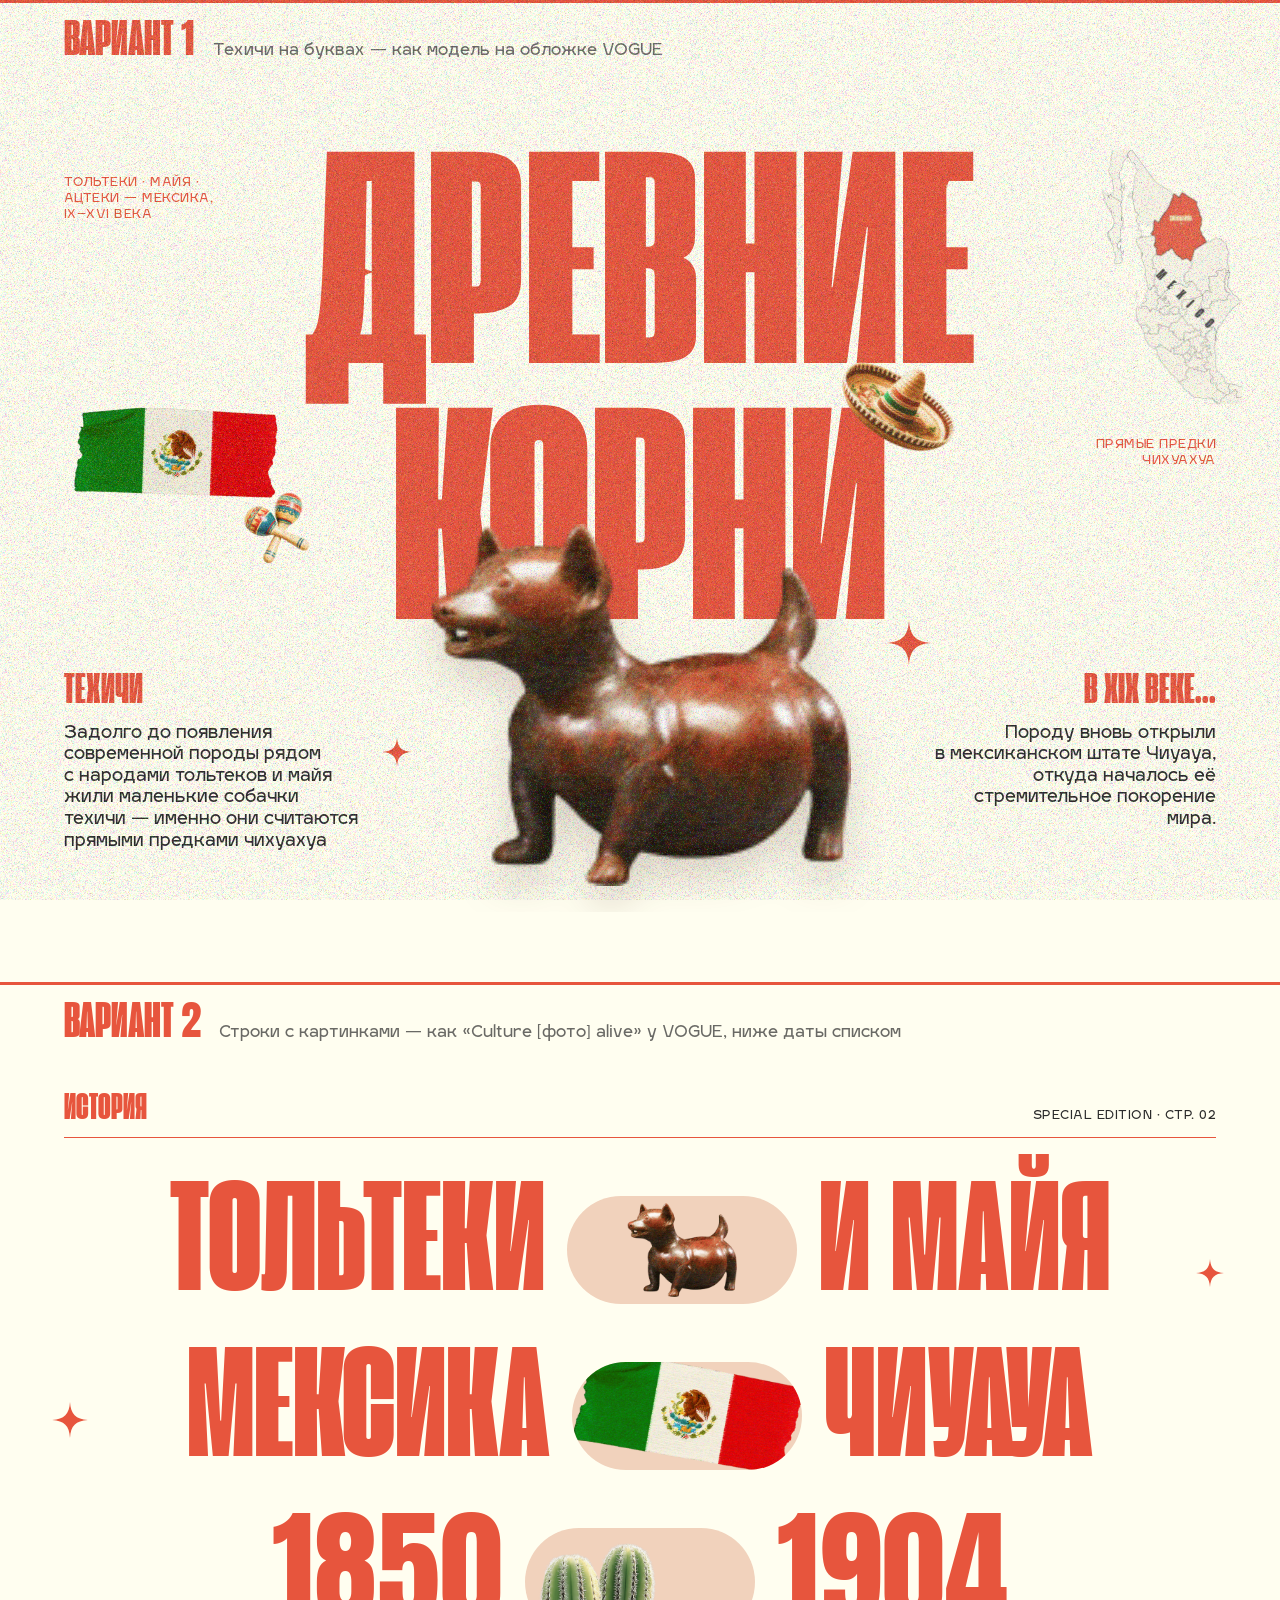
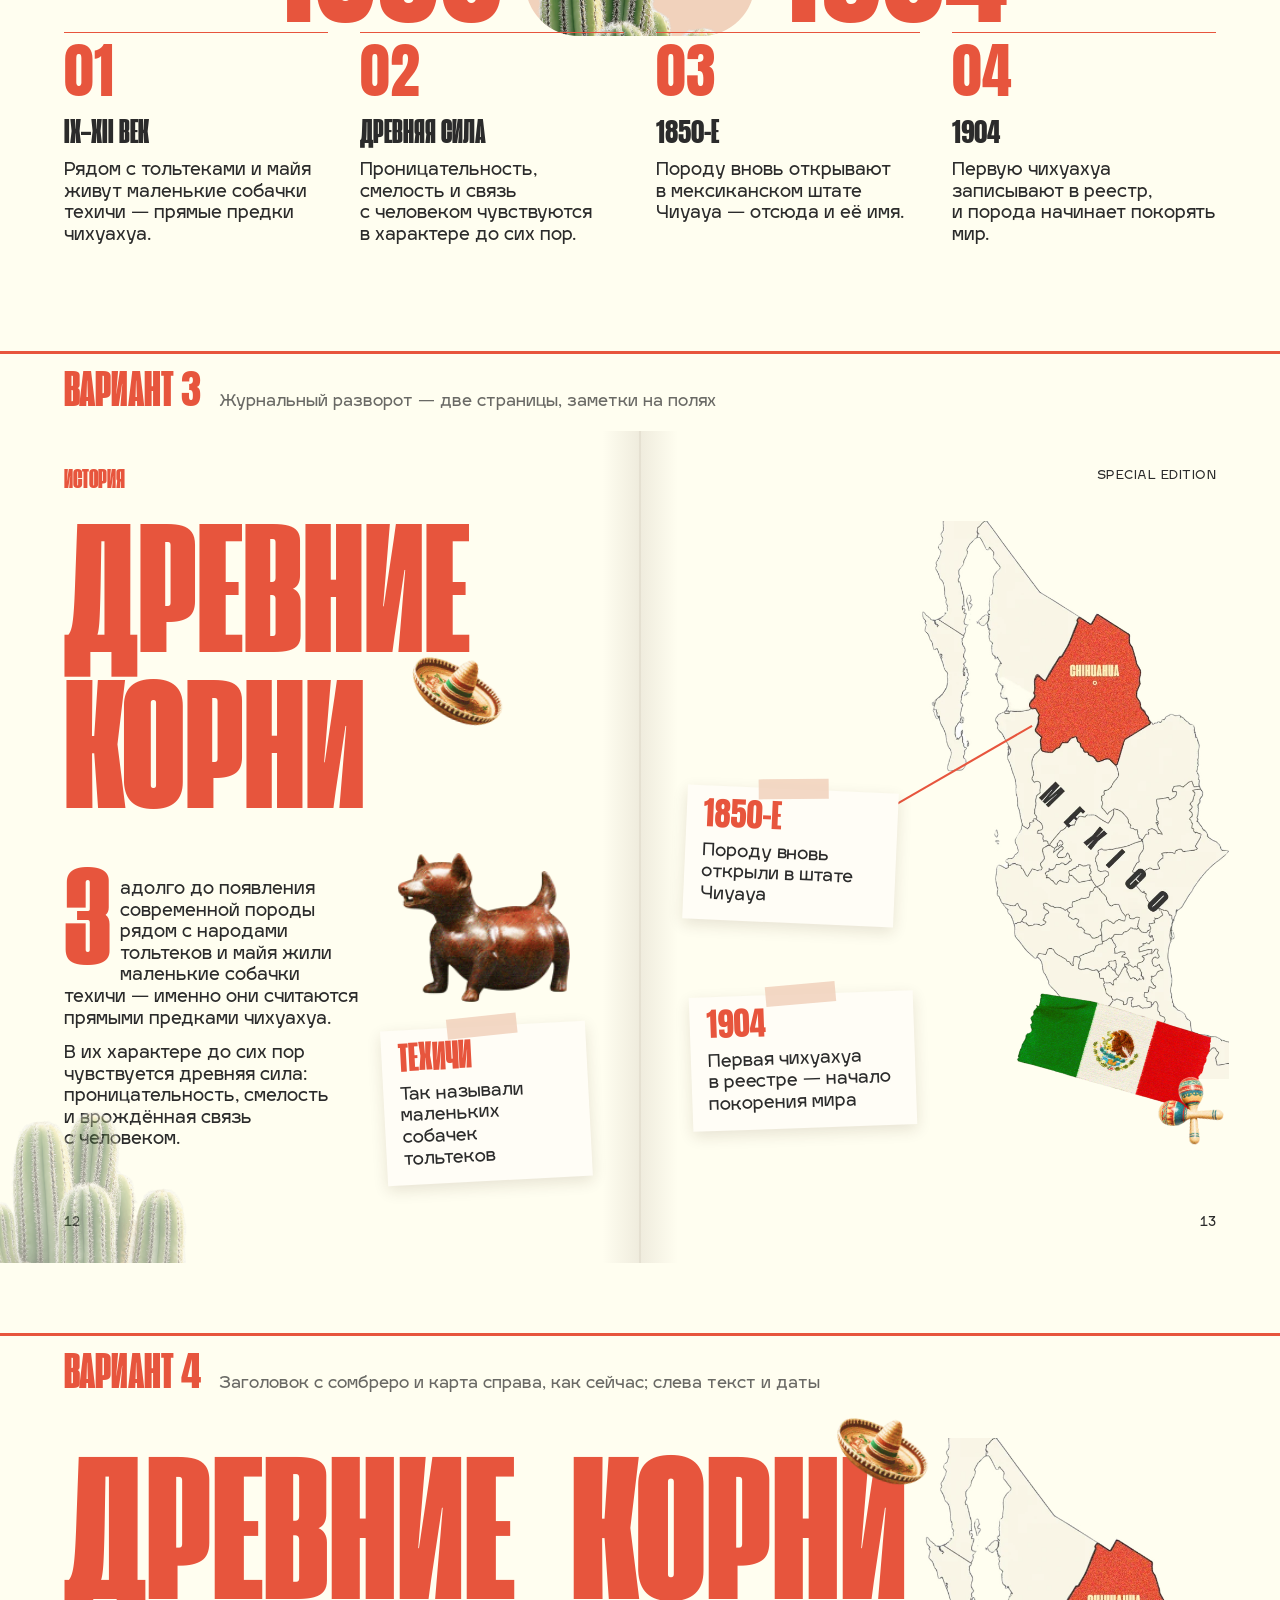
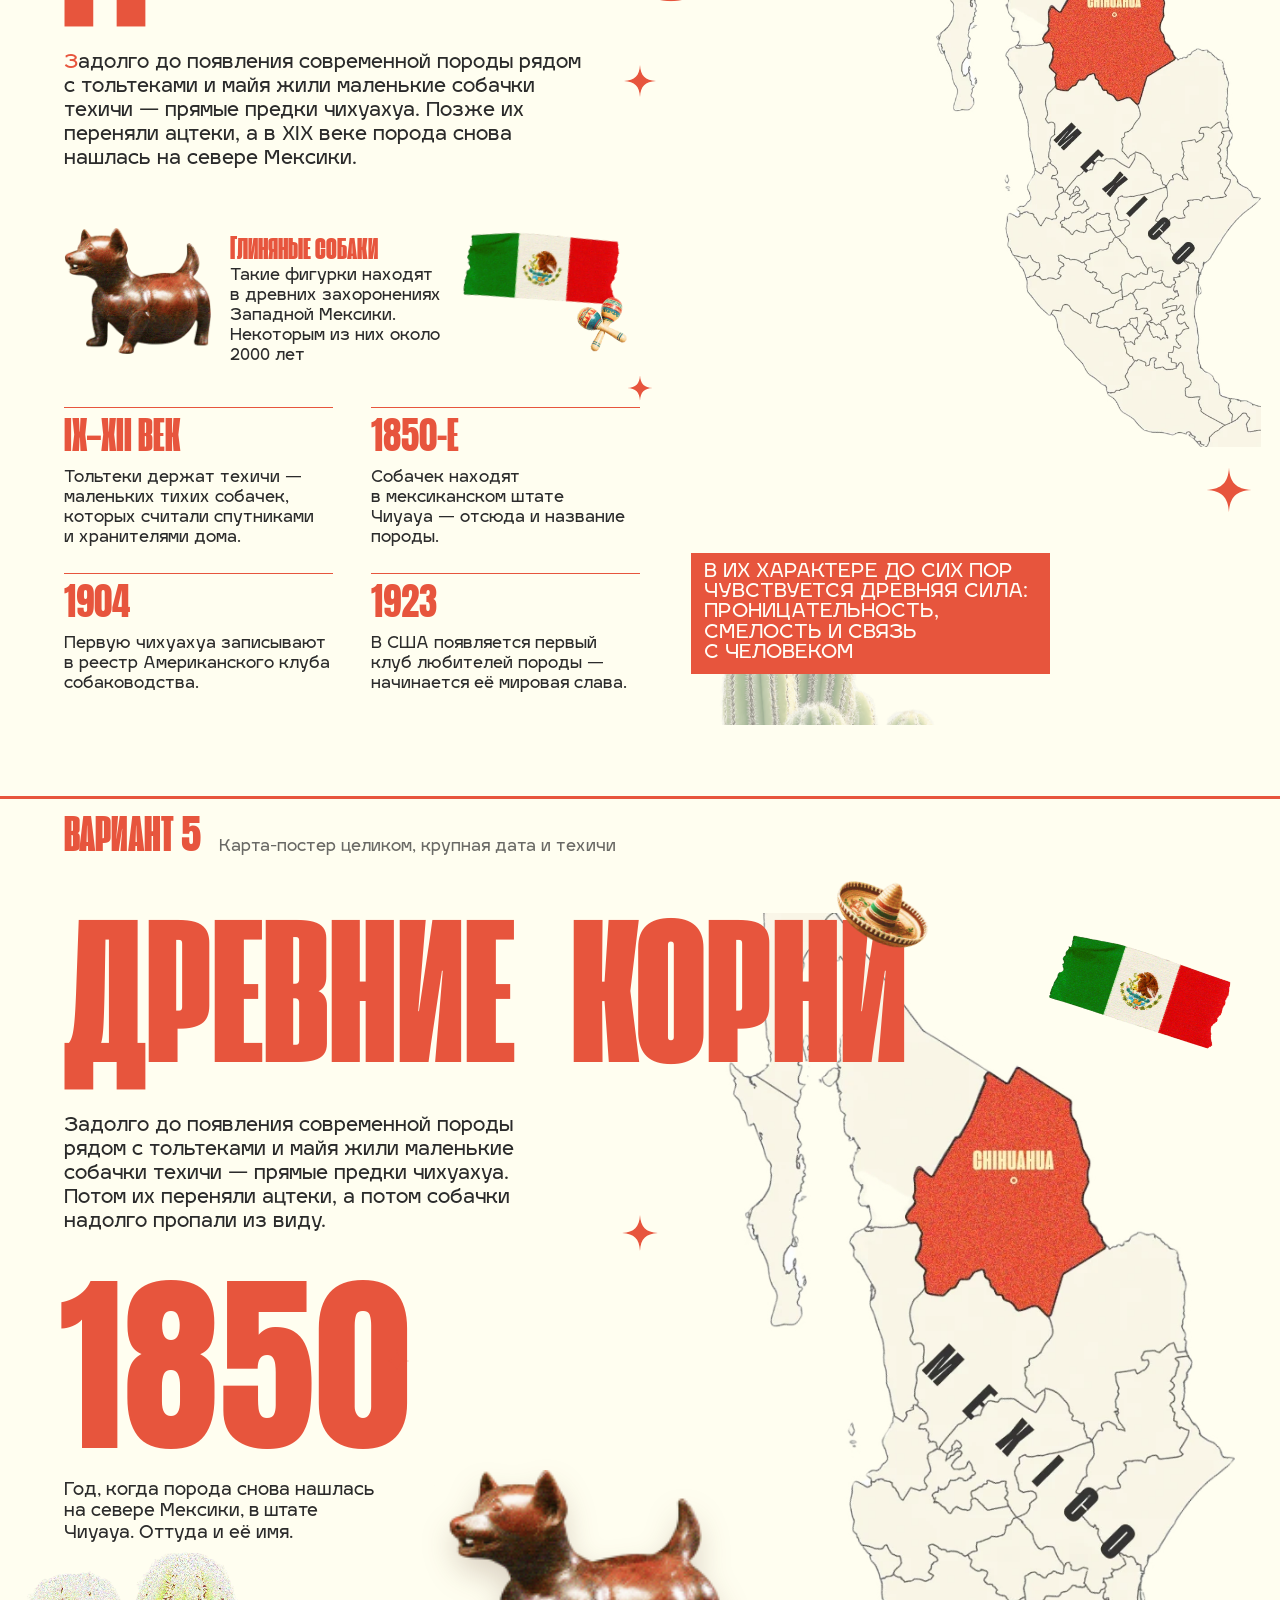
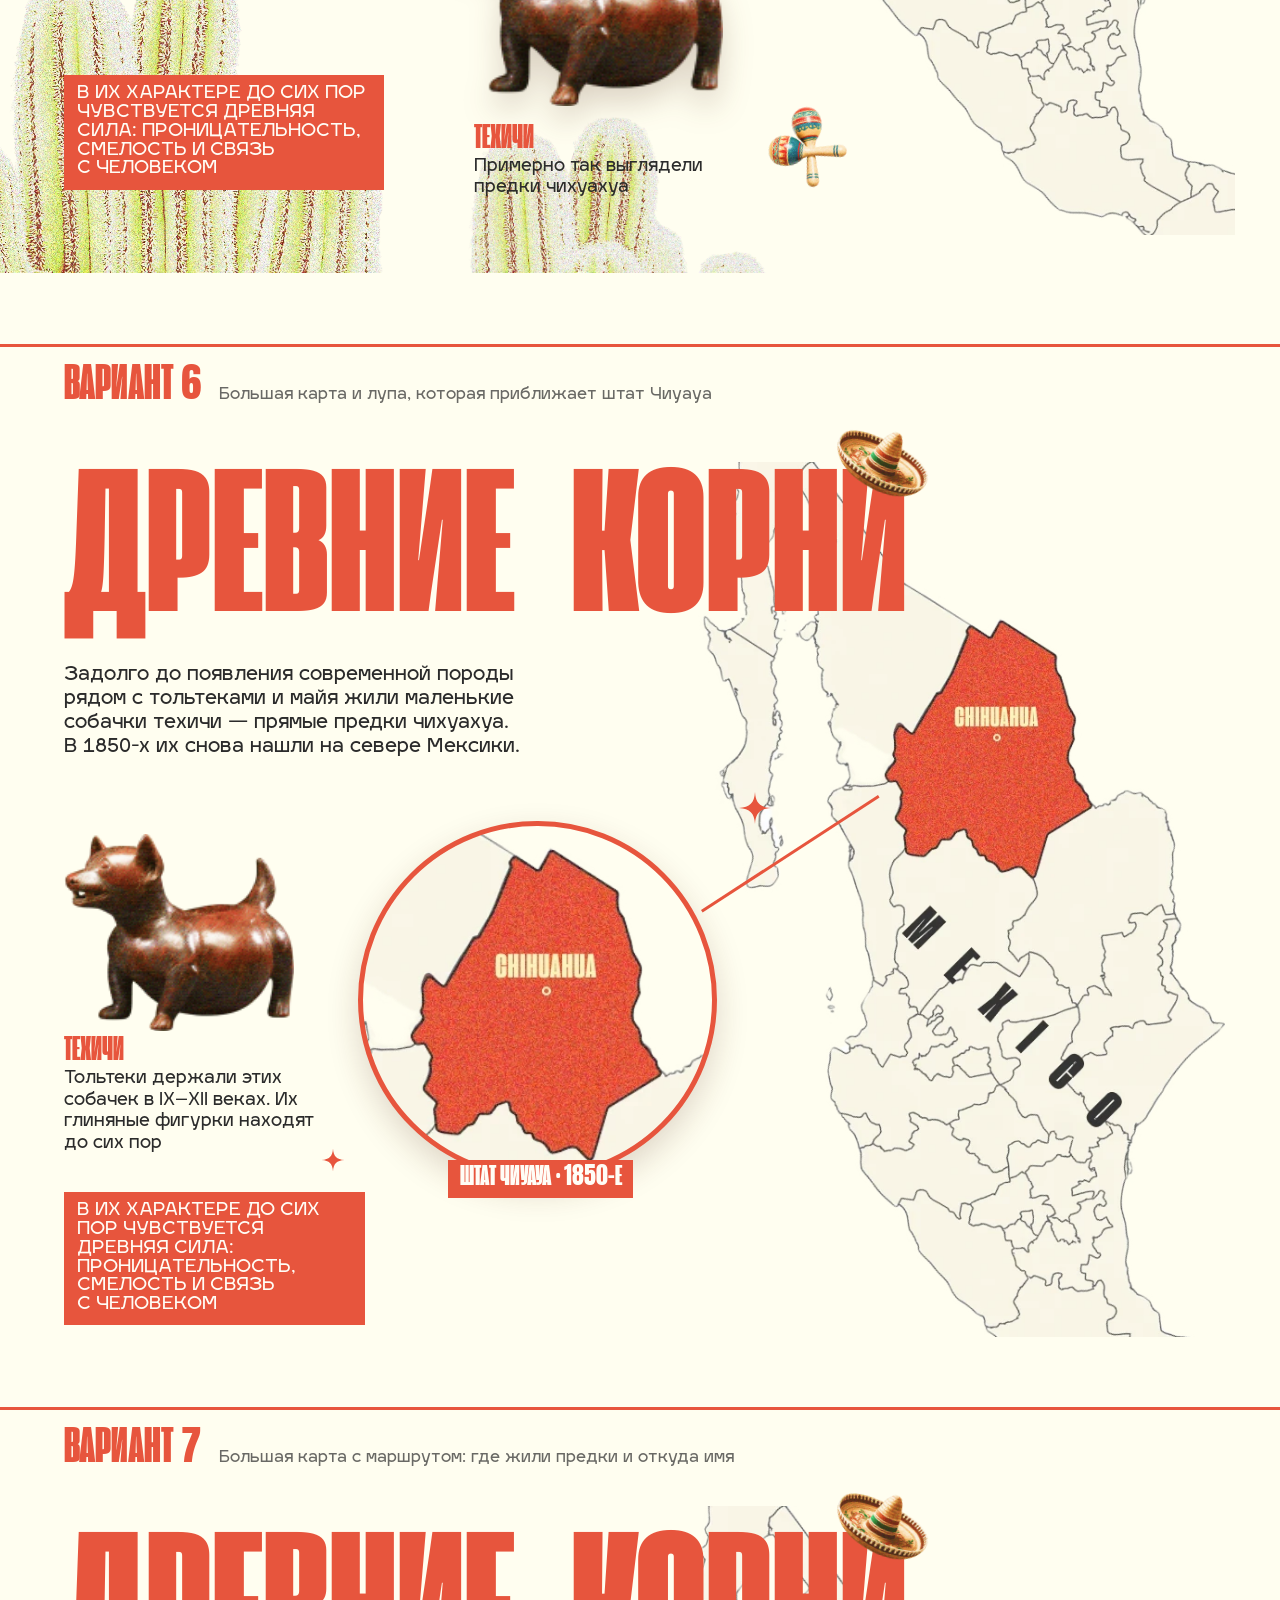
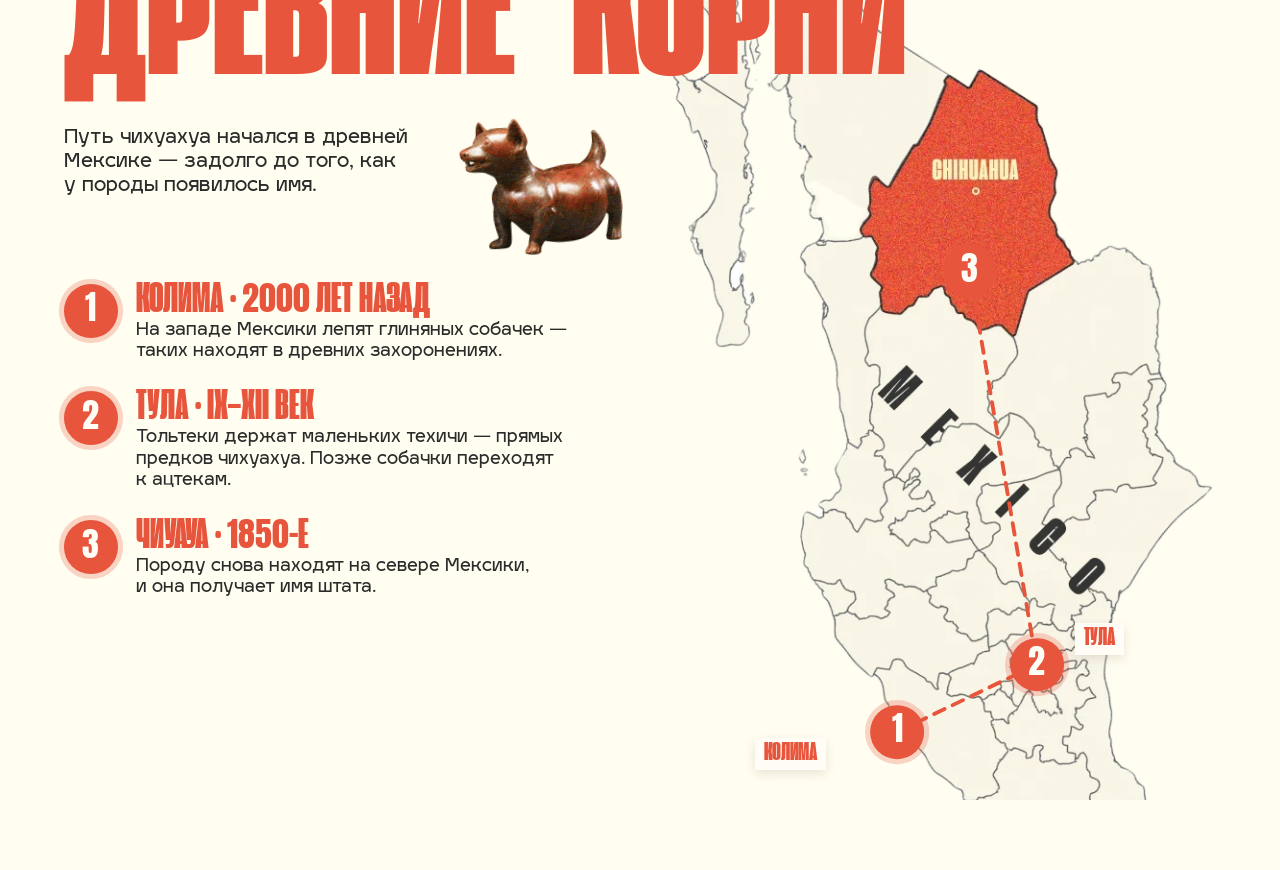
==== commit ca31bb9f: "History preview: smaller 1850 in variant 5 Co-Authored-By: Claude Opus 5.5 <noreply@anthropic.com>" ====
--- a/history-variants.html
+++ b/history-variants.html
@@ -119,8 +119,8 @@
 .v5 .ttl, .v6 .ttl, .v7 .ttl { left: calc(100 * var(--u)); top: calc(77 * var(--u)); font-size: calc(222 * var(--u) * var(--k)); white-space: nowrap; z-index: 2; }
 .v5 .som, .v6 .som, .v7 .som { top: calc(10 * var(--u)); width: calc(150 * var(--u)); rotate: 10deg; z-index: 3; }
 .v5 .lead, .v6 .lead, .v7 .lead { left: calc(100 * var(--u)); top: calc(375 * var(--u)); width: calc(780 * var(--u)); font-family: var(--body); font-size: calc(30 * var(--u)); line-height: 1.25; z-index: 2; }
-.v5 .year { left: calc(90 * var(--u)); top: calc(640 * var(--u)); font-size: calc(330 * var(--u) * var(--k)); z-index: 2; }
-.v5 .yearcap { left: calc(100 * var(--u)); top: calc(1010 * var(--u)); width: calc(500 * var(--u)); z-index: 2; }
+.v5 .year { left: calc(92 * var(--u)); top: calc(640 * var(--u)); font-size: calc(260 * var(--u) * var(--k)); z-index: 2; }
+.v5 .yearcap { left: calc(100 * var(--u)); top: calc(945 * var(--u)); width: calc(500 * var(--u)); z-index: 2; }
 .v5 .fig { left: calc(700 * var(--u)); top: calc(930 * var(--u)); width: calc(430 * var(--u)); z-index: 3; filter: drop-shadow(0 calc(24 * var(--u)) calc(24 * var(--u)) rgba(80,40,20,.2)); }
 .v5 .figcap { left: calc(740 * var(--u)); top: calc(1330 * var(--u)); width: calc(420 * var(--u)); z-index: 3; }
 .v5 .flag { left: calc(1640 * var(--u)); top: calc(110 * var(--u)); width: calc(280 * var(--u)); rotate: 8deg; z-index: 2; }
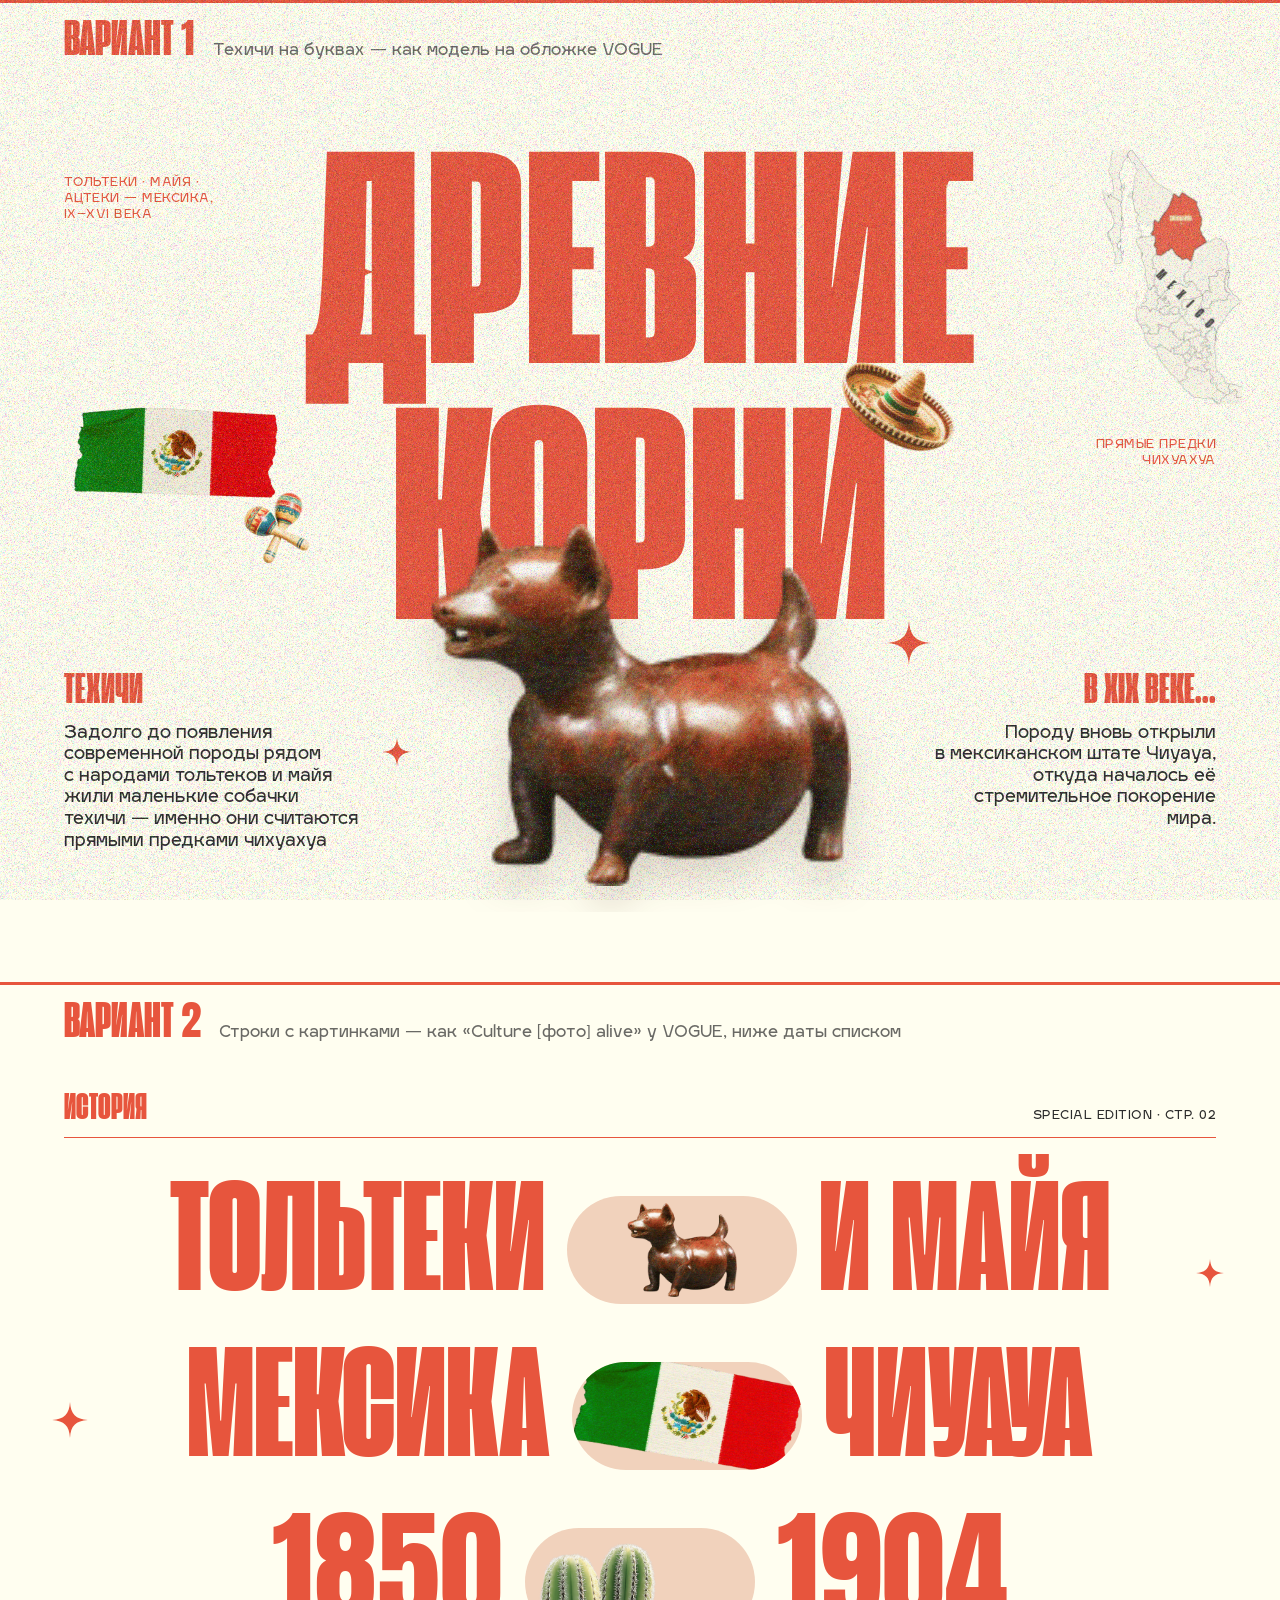
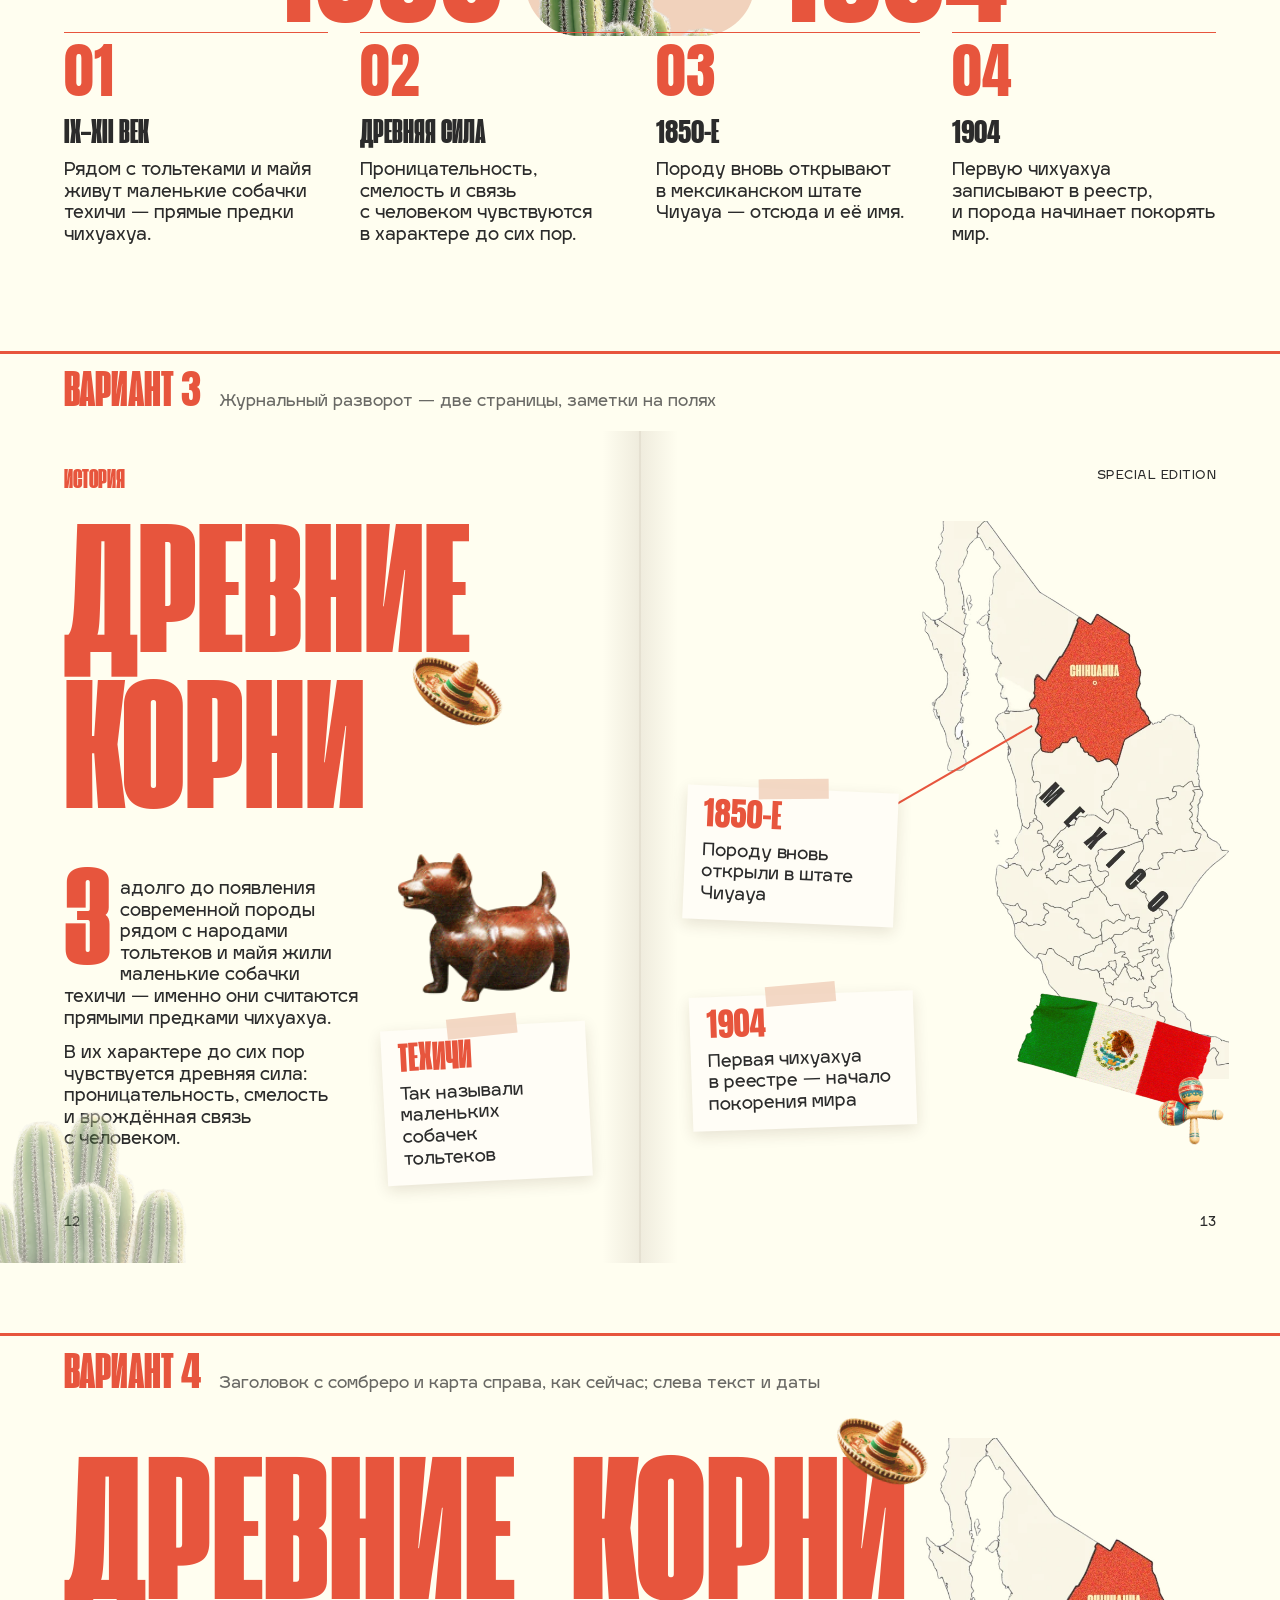
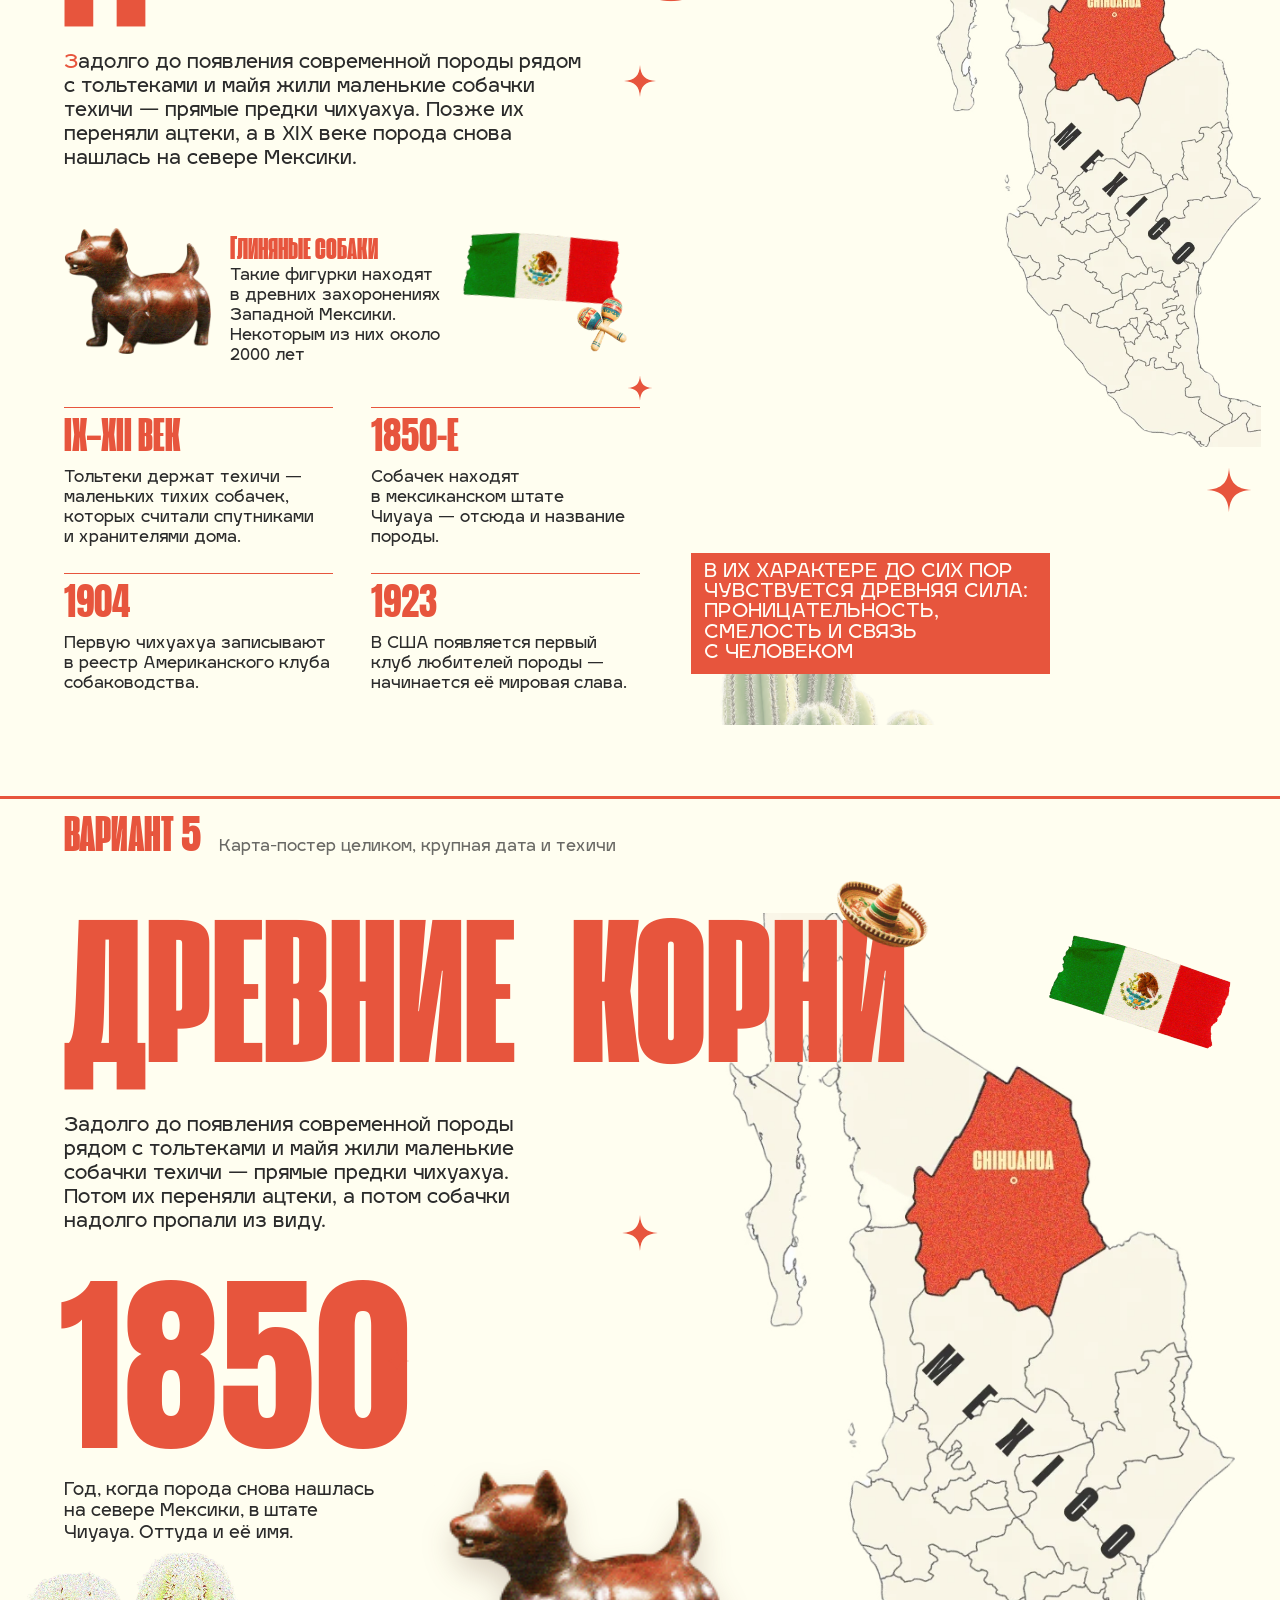
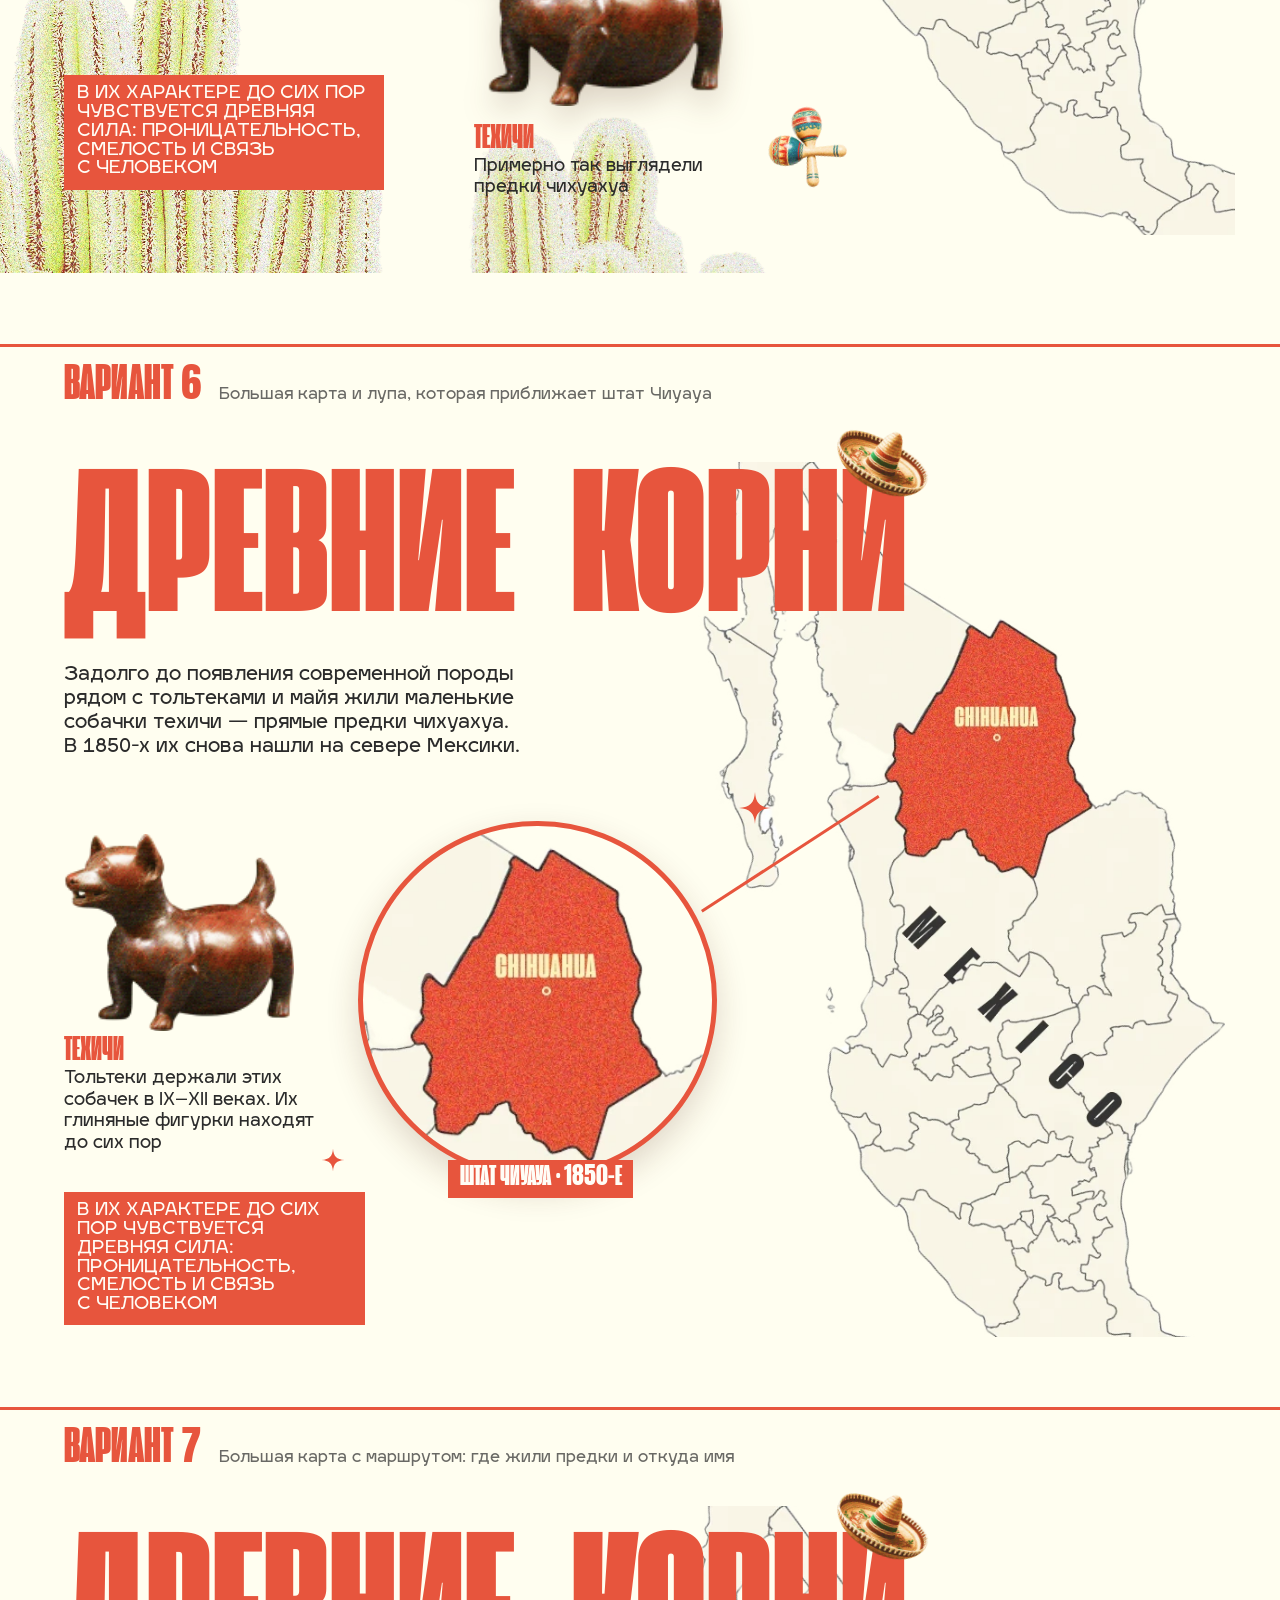
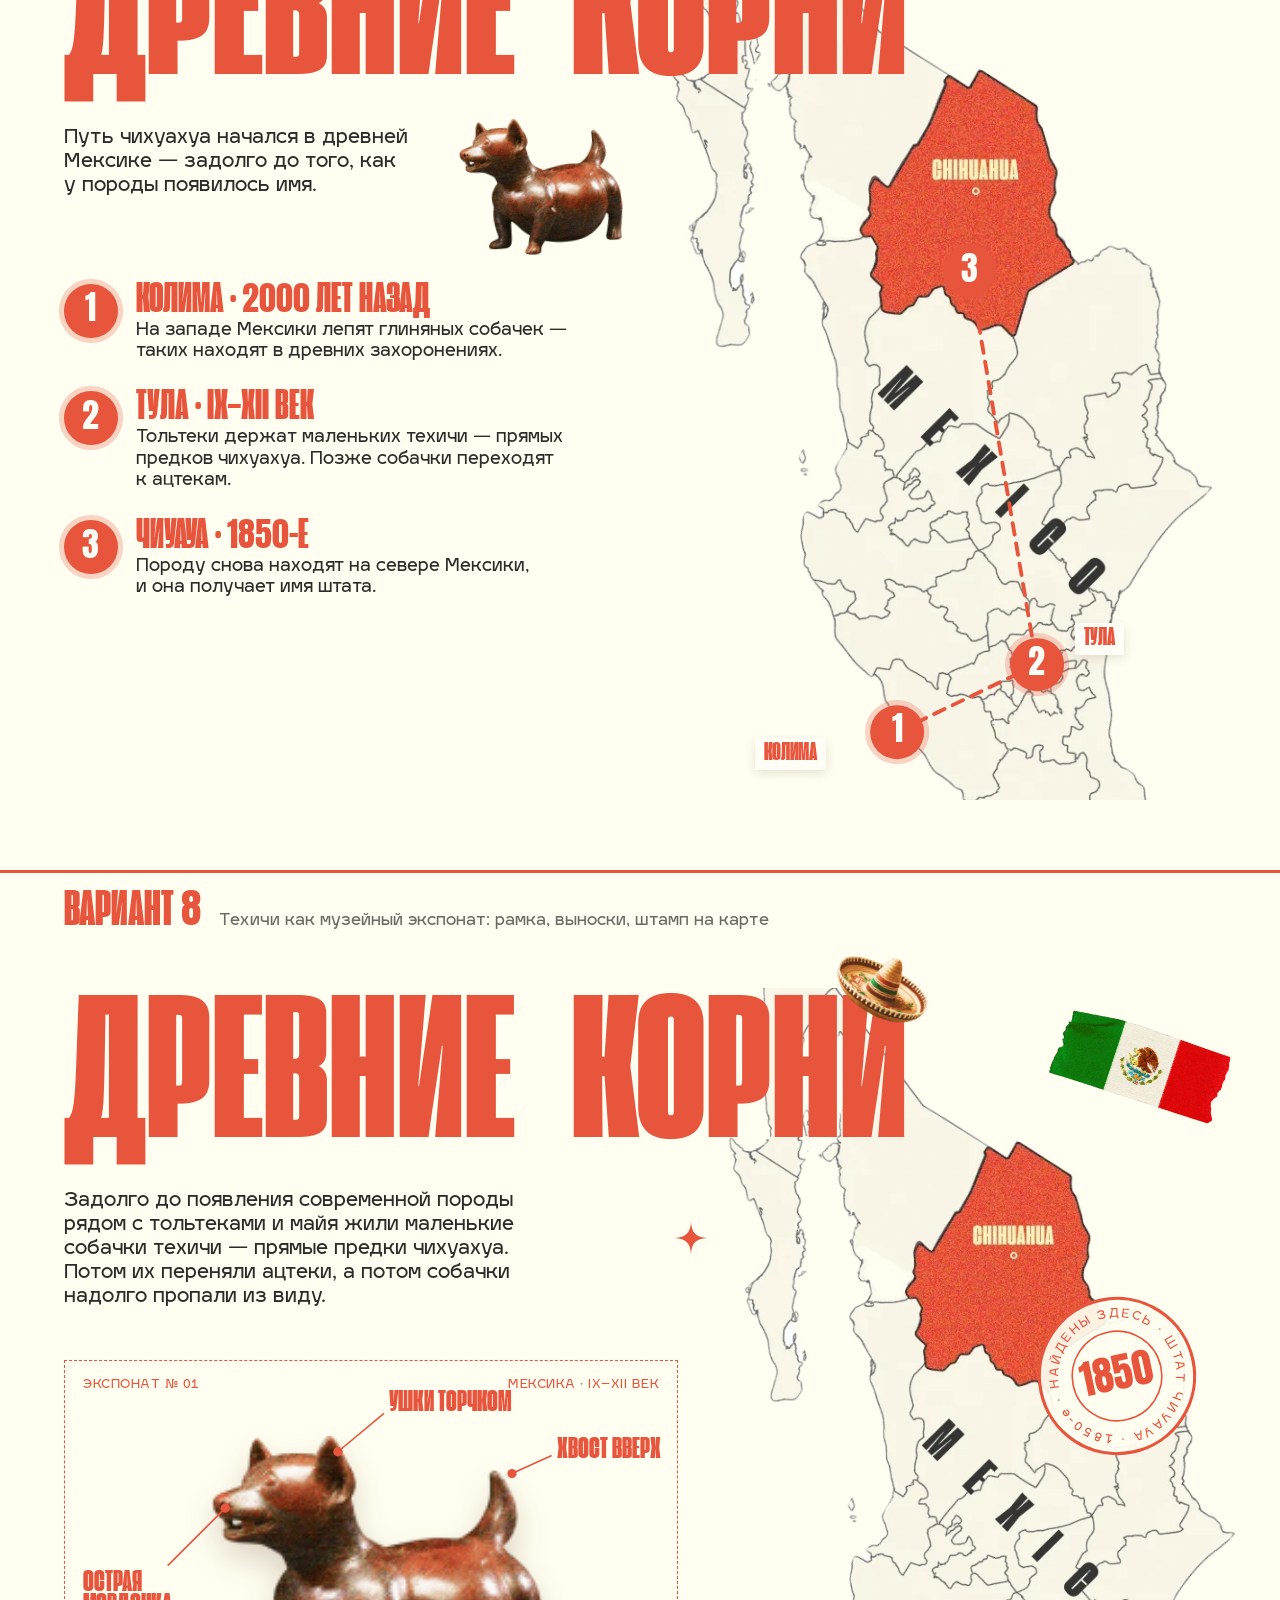
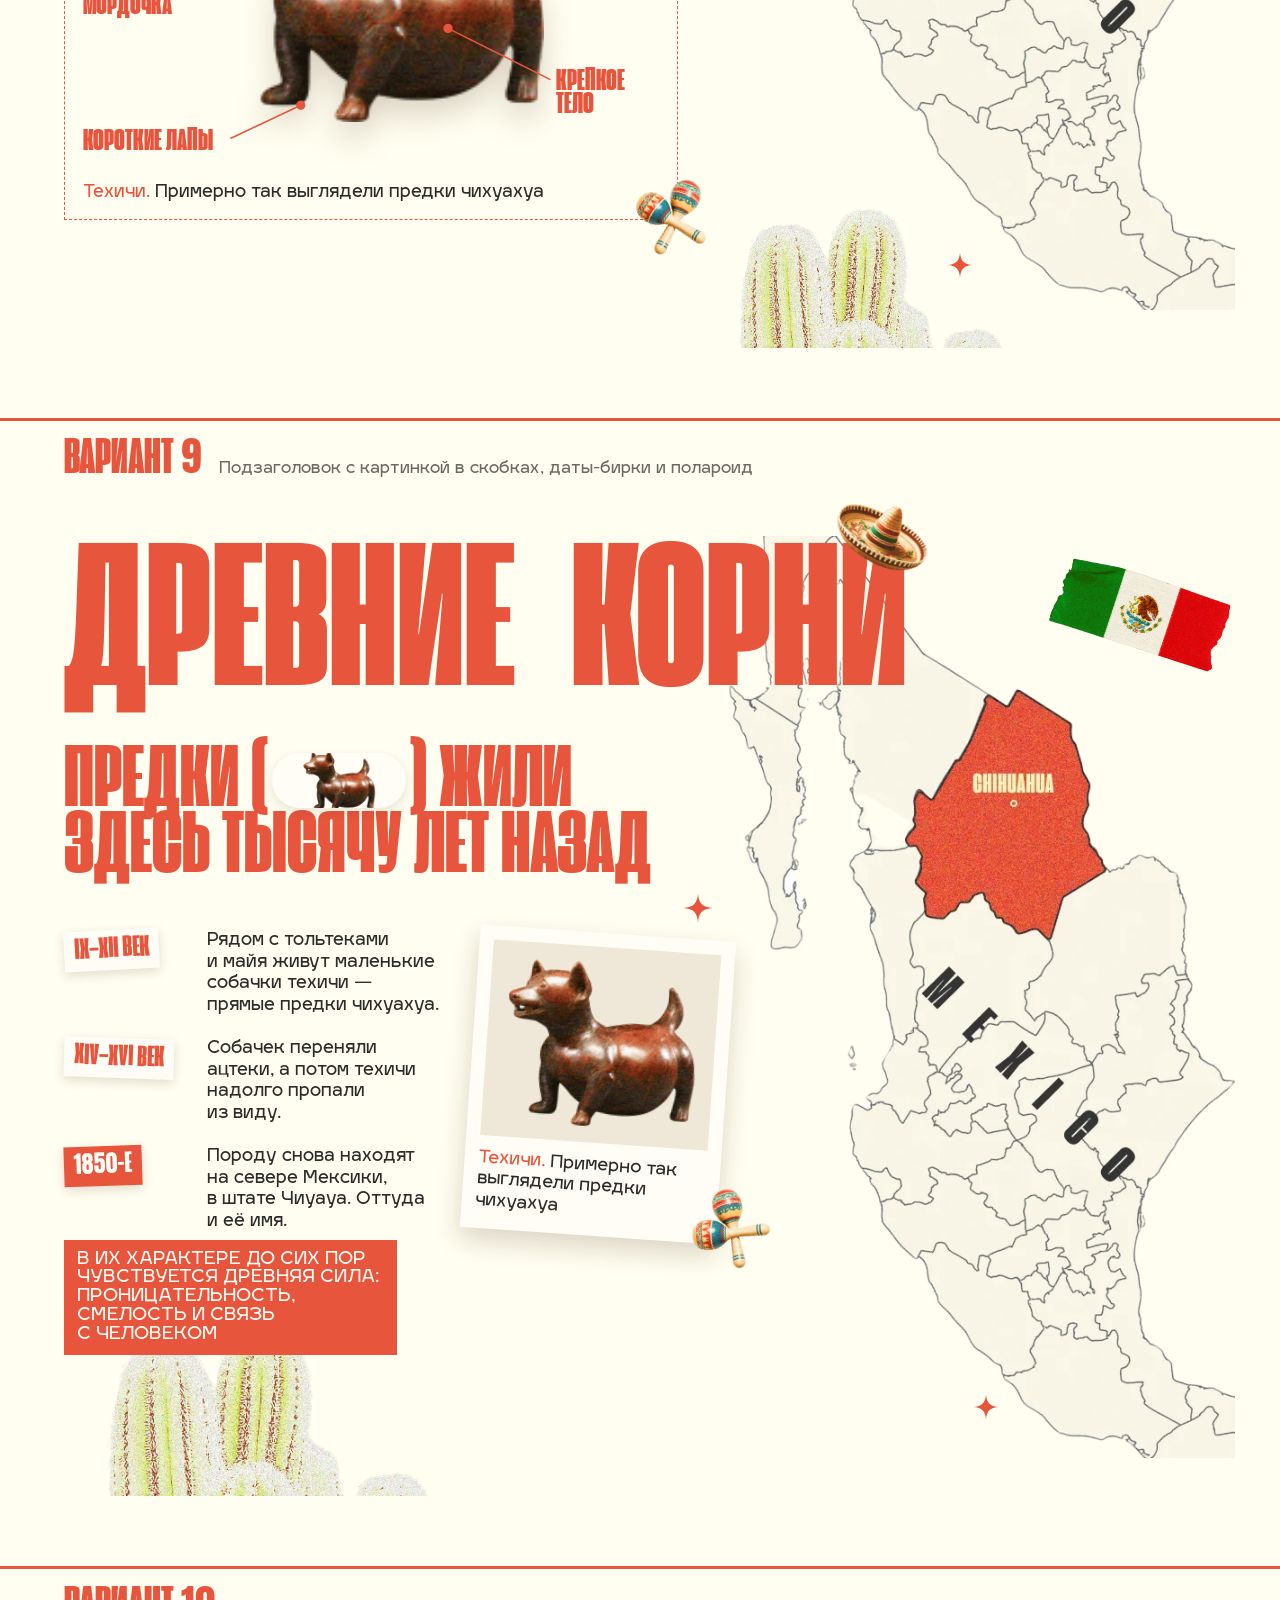
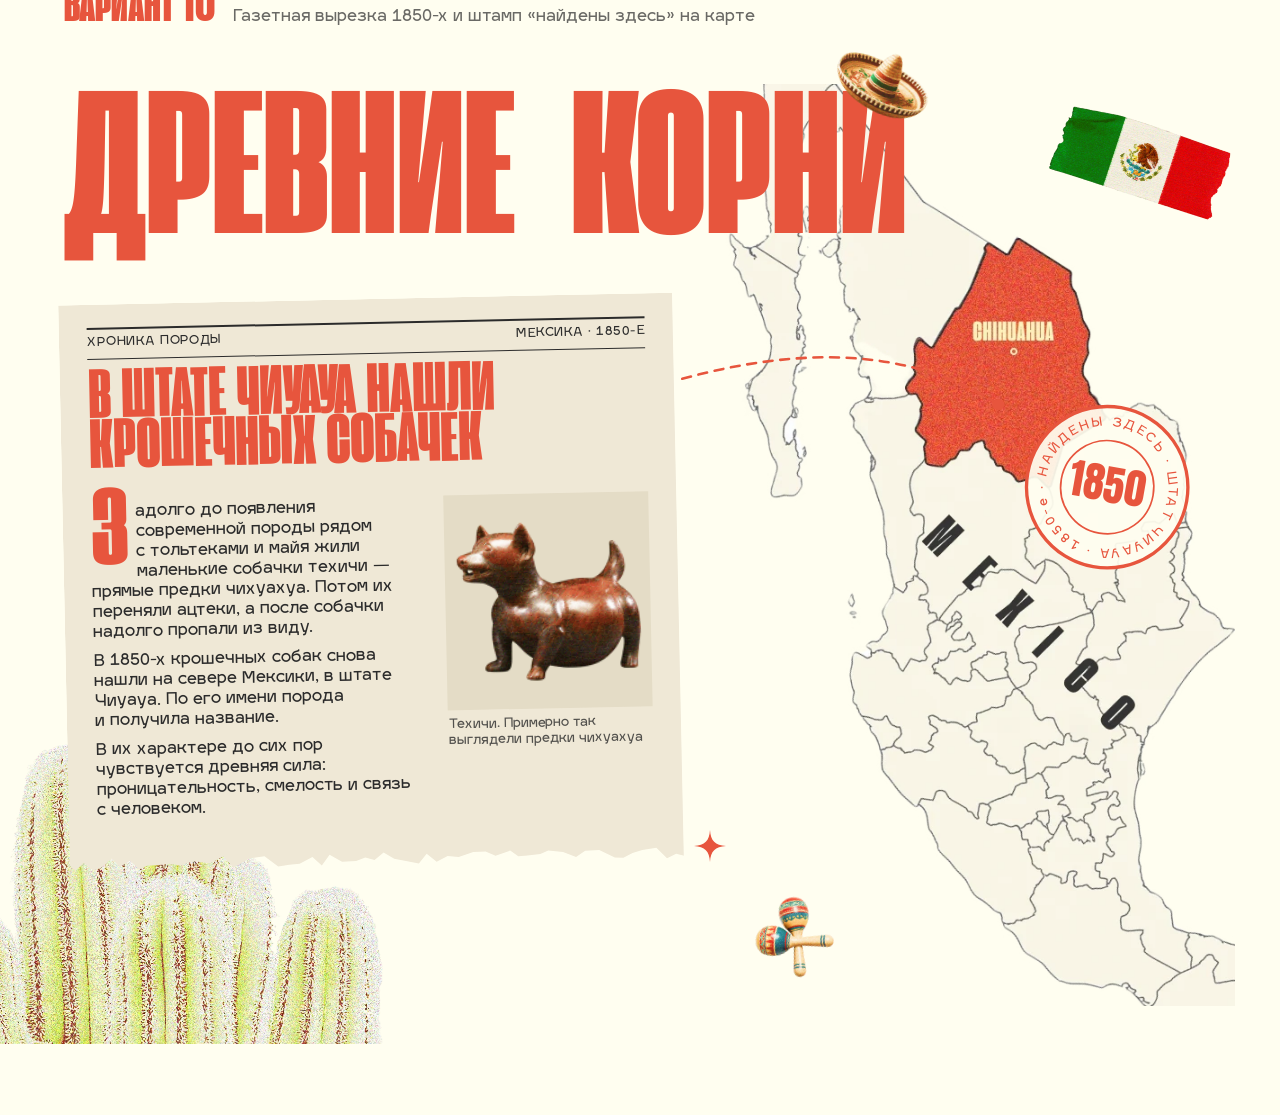
==== commit 85163931: "History preview: variants 8-10 (exhibit card, bracket headline with polaroid, newspaper clipping) Co" ====
--- a/history-variants.html
+++ b/history-variants.html
@@ -116,9 +116,9 @@
 /* ---------- 5. Карта-постер ---------- */
 .v5 { aspect-ratio: 2000 / 1560; }
 .v5 .bigmap { left: calc(479 * var(--u)); top: calc(60 * var(--u)); width: calc(1451 * var(--u)); }
-.v5 .ttl, .v6 .ttl, .v7 .ttl { left: calc(100 * var(--u)); top: calc(77 * var(--u)); font-size: calc(222 * var(--u) * var(--k)); white-space: nowrap; z-index: 2; }
-.v5 .som, .v6 .som, .v7 .som { top: calc(10 * var(--u)); width: calc(150 * var(--u)); rotate: 10deg; z-index: 3; }
-.v5 .lead, .v6 .lead, .v7 .lead { left: calc(100 * var(--u)); top: calc(375 * var(--u)); width: calc(780 * var(--u)); font-family: var(--body); font-size: calc(30 * var(--u)); line-height: 1.25; z-index: 2; }
+.v5 .ttl, .v6 .ttl, .v7 .ttl, .v8 .ttl, .v9 .ttl, .v10 .ttl { left: calc(100 * var(--u)); top: calc(77 * var(--u)); font-size: calc(222 * var(--u) * var(--k)); white-space: nowrap; z-index: 2; }
+.v5 .som, .v6 .som, .v7 .som, .v8 .som, .v9 .som, .v10 .som { top: calc(10 * var(--u)); width: calc(150 * var(--u)); rotate: 10deg; z-index: 3; }
+.v5 .lead, .v6 .lead, .v7 .lead, .v8 .lead { left: calc(100 * var(--u)); top: calc(375 * var(--u)); width: calc(780 * var(--u)); font-family: var(--body); font-size: calc(30 * var(--u)); line-height: 1.25; z-index: 2; }
 .v5 .year { left: calc(92 * var(--u)); top: calc(640 * var(--u)); font-size: calc(260 * var(--u) * var(--k)); z-index: 2; }
 .v5 .yearcap { left: calc(100 * var(--u)); top: calc(945 * var(--u)); width: calc(500 * var(--u)); z-index: 2; }
 .v5 .fig { left: calc(700 * var(--u)); top: calc(930 * var(--u)); width: calc(430 * var(--u)); z-index: 3; filter: drop-shadow(0 calc(24 * var(--u)) calc(24 * var(--u)) rgba(80,40,20,.2)); }
@@ -153,6 +153,64 @@
 .v7 .st .d { font-size: calc(46 * var(--u) * var(--k)); margin-bottom: calc(12 * var(--u)); }
 .v7 .fig { left: calc(720 * var(--u)); top: calc(360 * var(--u)); width: calc(250 * var(--u)); z-index: 2; rotate: -4deg; }
 .v7 .lead { width: calc(580 * var(--u)); }
+
+/* ---------- общее для 8–10: карта, флаг, кактусы как в 5 ---------- */
+.v8, .v9, .v10 { aspect-ratio: 2000 / 1560; }
+.v8 .bigmap, .v9 .bigmap, .v10 .bigmap { left: calc(479 * var(--u)); top: calc(60 * var(--u)); width: calc(1451 * var(--u)); }
+.v8 .flag, .v9 .flag, .v10 .flag { left: calc(1640 * var(--u)); top: calc(110 * var(--u)); width: calc(280 * var(--u)); rotate: 8deg; z-index: 2; }
+.v8 .mar, .v9 .mar, .v10 .mar { width: calc(120 * var(--u)); z-index: 4; }
+.v8 .cac, .v9 .cac, .v10 .cac { bottom: 0; z-index: 1; pointer-events: none; }
+.stamp { z-index: 3; overflow: visible; }
+.stamp .ring { fill: var(--bg); fill-opacity: .92; stroke: var(--red); }
+.stamp text { fill: var(--red); }
+
+/* ---------- 8. Экспонат ---------- */
+.v8 .card { left: calc(100 * var(--u)); top: calc(640 * var(--u)); width: calc(960 * var(--u)); height: calc(720 * var(--u)); border: calc(3 * var(--u)) dashed var(--red); box-sizing: border-box; z-index: 2; }
+.v8 .card-top { left: calc(130 * var(--u)); top: calc(668 * var(--u)); width: calc(900 * var(--u)); display: flex; justify-content: space-between; color: var(--red); z-index: 3; }
+.v8 .fig { left: calc(330 * var(--u)); top: calc(760 * var(--u)); width: calc(520 * var(--u)); z-index: 3; filter: drop-shadow(0 calc(24 * var(--u)) calc(24 * var(--u)) rgba(80,40,20,.2)); }
+.v8 .callouts { left: 0; top: 0; width: 100%; height: 100%; z-index: 3; pointer-events: none; }
+.v8 .lbl { z-index: 3; font-size: calc(34 * var(--u) * var(--k)); white-space: nowrap; line-height: 1.1; }
+.v8 .card-cap { left: calc(130 * var(--u)); top: calc(1300 * var(--u)); width: calc(900 * var(--u)); z-index: 3; }
+.v8 .card-cap b { color: var(--red); font-weight: 400; }
+.v8 .stamp { left: calc(1620 * var(--u)); top: calc(540 * var(--u)); width: calc(250 * var(--u)); height: calc(250 * var(--u)); rotate: -12deg; }
+.v8 .mar { left: calc(990 * var(--u)); top: calc(1290 * var(--u)); rotate: 18deg; }
+.v8 .cac { left: calc(1000 * var(--u)); width: calc(640 * var(--u)); }
+
+/* ---------- 9. Скобки, даты-бирки и полароид ---------- */
+.v9 .head2 { left: calc(100 * var(--u)); top: calc(395 * var(--u)); width: calc(1050 * var(--u)); font-size: calc(96 * var(--u) * var(--k)); line-height: 1.12; z-index: 2; }
+.v9 .pill { display: inline-block; width: calc(210 * var(--u)); height: calc(86 * var(--u)); border-radius: 999px; background: var(--white); vertical-align: calc(-4 * var(--u)); box-shadow: 0 calc(6 * var(--u)) calc(16 * var(--u)) rgba(60,30,10,.12); position: relative; overflow: hidden; margin: 0 calc(6 * var(--u)); }
+.v9 .pill img { position: absolute; left: 50%; top: 52%; width: calc(112 * var(--u)); translate: -50% -50%; }
+.v9 .tl { left: calc(100 * var(--u)); top: calc(675 * var(--u)); width: calc(590 * var(--u)); display: flex; flex-direction: column; gap: calc(34 * var(--u)); z-index: 2; }
+.v9 .ev { display: grid; grid-template-columns: calc(200 * var(--u)) 1fr; gap: calc(24 * var(--u)); align-items: start; }
+.v9 .ev .t { margin: 0; }
+.v9 .tag { justify-self: start; background: var(--white); color: var(--red); padding: calc(12 * var(--u)) calc(16 * var(--u)); font-size: calc(32 * var(--u) * var(--k)); box-shadow: 0 calc(6 * var(--u)) calc(16 * var(--u)) rgba(60,30,10,.14); white-space: nowrap; }
+.v9 .ev:nth-child(1) .tag { rotate: -3deg; }
+.v9 .ev:nth-child(2) .tag { rotate: 2deg; }
+.v9 .ev:nth-child(3) .tag { rotate: -2deg; background: var(--red); color: var(--white); }
+.v9 .pol { left: calc(735 * var(--u)); top: calc(680 * var(--u)); width: calc(400 * var(--u)); padding: calc(22 * var(--u)) calc(22 * var(--u)) calc(26 * var(--u)); box-sizing: border-box; background: var(--white); rotate: 4deg; z-index: 3; box-shadow: 0 calc(18 * var(--u)) calc(40 * var(--u)) rgba(60,30,10,.18); }
+.v9 .pol .phx { background: #EFE8D8; aspect-ratio: 1 / .86; display: grid; place-items: center; }
+.v9 .pol .phx img { width: 84%; }
+.v9 .pol p { margin: calc(18 * var(--u)) 0 0; }
+.v9 .pol b { color: var(--red); font-weight: 400; }
+.v9 .quote { left: calc(100 * var(--u)); top: calc(1160 * var(--u)); width: calc(520 * var(--u)); background: var(--red); color: var(--white); font: 400 calc(28 * var(--u))/1.05 var(--body); text-transform: uppercase; padding: calc(16 * var(--u)) calc(20 * var(--u)); z-index: 3; }
+.v9 .mar { left: calc(1080 * var(--u)); top: calc(1080 * var(--u)); rotate: -20deg; }
+.v9 .cac { left: calc(-20 * var(--u)); width: calc(780 * var(--u)); }
+
+/* ---------- 10. Газетная вырезка и штамп на карте ---------- */
+.v10 .clip { left: calc(100 * var(--u)); top: calc(395 * var(--u)); width: calc(960 * var(--u)); padding: calc(36 * var(--u)) calc(44 * var(--u)) calc(64 * var(--u)); box-sizing: border-box; background: #EFE8D6; rotate: -1.2deg; z-index: 2; clip-path: polygon(0% 0%, 100% 0%, 100.0% 99.48%, 98.7% 99.13%, 97.2% 99.85%, 95.5% 97.98%, 93.2% 98.32%, 91.6% 98.82%, 90.1% 99.62%, 88.7% 99.53%, 86.2% 98.18%, 83.9% 98.24%, 82.4% 99.32%, 80.3% 98.39%, 77.9% 98.06%, 76.6% 98.67%, 74.5% 98.89%, 73.0% 98.96%, 71.7% 97.94%, 69.3% 98.80%, 67.7% 98.00%, 65.7% 98.06%, 63.3% 98.88%, 61.5% 98.68%, 59.7% 99.65%, 58.1% 98.21%, 56.8% 99.90%, 54.7% 99.38%, 52.8% 98.96%, 51.1% 97.81%, 49.6% 99.09%, 48.1% 98.61%, 46.6% 99.22%, 44.3% 99.29%, 42.3% 98.01%, 41.0% 99.86%, 39.5% 98.32%, 37.4% 99.48%, 35.7% 99.61%, 33.9% 99.91%, 31.7% 98.03%, 29.2% 98.38%, 26.6% 99.96%, 25.0% 97.87%, 22.8% 99.10%, 20.2% 98.63%, 17.9% 99.35%, 16.4% 99.02%, 15.0% 99.16%, 12.5% 99.27%, 11.3% 99.90%, 9.8% 98.28%, 8.1% 99.36%, 6.8% 97.84%, 5.0% 99.54%, 3.7% 99.88%, 2.3% 98.51%, 0.9% 99.91%, 0% 99%); }
+.v10 .clipwrap { filter: drop-shadow(0 calc(14 * var(--u)) calc(22 * var(--u)) rgba(60,30,10,.16)); }
+.v10 .clip-top { display: flex; justify-content: space-between; color: var(--ink); border-top: calc(4 * var(--u)) solid var(--ink); border-bottom: calc(1.5 * var(--u)) solid var(--ink); padding: calc(10 * var(--u)) 0; }
+.v10 .clip h4 { margin: calc(26 * var(--u)) 0 calc(44 * var(--u)); font-size: calc(76 * var(--u) * var(--k)); line-height: 1.05; }
+.v10 .clip-body { display: grid; grid-template-columns: 1fr calc(320 * var(--u)); gap: calc(36 * var(--u)); }
+.v10 .clip-body .t { font-size: calc(25 * var(--u)); margin: 0 0 calc(14 * var(--u)); }
+.v10 .drop { float: left; font: 400 calc(118 * var(--u) * var(--k))/.8 var(--display); font-size-adjust: cap-height 1.0325; color: var(--red); margin: calc(6 * var(--u)) calc(12 * var(--u)) 0 0; }
+.v10 .phx { background: #E4DCC6; aspect-ratio: 1 / 1.05; display: grid; place-items: center; }
+.v10 .phx img { width: 90%; }
+.v10 .ph-cap { font-size: calc(20 * var(--u)) !important; margin-top: calc(10 * var(--u)) !important; opacity: .8; }
+.v10 .lnk { left: 0; top: 0; width: 100%; height: 100%; z-index: 2; pointer-events: none; }
+.v10 .stamp { left: calc(1600 * var(--u)); top: calc(560 * var(--u)); width: calc(260 * var(--u)); height: calc(260 * var(--u)); rotate: 10deg; }
+.v10 .mar { left: calc(1180 * var(--u)); top: calc(1330 * var(--u)); rotate: -14deg; }
+.v10 .cac { left: calc(-20 * var(--u)); width: calc(700 * var(--u)); z-index: 1; }
 </style>
 </head>
 <body>
@@ -308,6 +366,96 @@
   </div>
 </section>
 
+<!-- ===================== 8 ===================== -->
+<h2 class="vhead"><b>Вариант 8</b><span>Техичи как музейный экспонат: рамка, выноски, штамп на карте</span></h2>
+<section class="vb v8">
+  <img class="bigmap" src="assets/map.webp" alt="Карта Мексики, штат Чиуауа выделен">
+  <h3 class="d ttl">Древние&nbsp; корни</h3>
+  <img class="som" src="assets/sombrero.png" alt="">
+  <p class="lead">Задолго до появления современной породы рядом с&nbsp;тольтеками и&nbsp;майя жили маленькие собачки техичи&nbsp;— прямые предки чихуахуа. Потом их переняли ацтеки, а&nbsp;потом собачки надолго пропали из&nbsp;виду.</p>
+  <i class="card"></i>
+  <div class="card-top cap"><span>Экспонат № 01</span><span>Мексика · IX–XII век</span></div>
+  <img class="fig" src="assets/techichi.png" alt="Техичи">
+  <svg class="callouts" viewBox="0 0 2000 1560" aria-hidden="true" fill="none" stroke="#E7553D" stroke-width="2.5">
+    <path d="M528 784 L600 724"/><circle cx="528" cy="784" r="6" fill="#E7553D"/>
+    <path d="M800 818 L862 790"/><circle cx="800" cy="818" r="6" fill="#E7553D"/>
+    <path d="M352 872 L262 962"/><circle cx="352" cy="872" r="6" fill="#E7553D"/>
+    <path d="M470 1180 L360 1232"/><circle cx="470" cy="1180" r="6" fill="#E7553D"/>
+    <path d="M700 1060 L860 1140"/><circle cx="700" cy="1060" r="6" fill="#E7553D"/>
+  </svg>
+  <b class="d lbl" style="left:calc(608 * var(--u));top:calc(690 * var(--u))">Ушки торчком</b>
+  <b class="d lbl" style="left:calc(870 * var(--u));top:calc(764 * var(--u))">Хвост вверх</b>
+  <b class="d lbl" style="left:calc(130 * var(--u));top:calc(972 * var(--u))">Острая<br>мордочка</b>
+  <b class="d lbl" style="left:calc(130 * var(--u));top:calc(1220 * var(--u))">Короткие лапы</b>
+  <b class="d lbl" style="left:calc(868 * var(--u));top:calc(1126 * var(--u))">Крепкое<br>тело</b>
+  <p class="t card-cap"><b>Техичи.</b> Примерно так выглядели предки чихуахуа</p>
+  <svg class="stamp" viewBox="0 0 200 200" aria-hidden="true">
+    <defs><path id="ring8" d="M100,100 m-74,0 a74,74 0 1,1 148,0 a74,74 0 1,1 -148,0"/></defs>
+    <circle class="ring" cx="100" cy="100" r="97" stroke-width="4"/>
+    <circle cx="100" cy="100" r="56" fill="none" stroke="#E7553D" stroke-width="2"/>
+    <text font-family="Igra Sans, sans-serif" font-size="15" letter-spacing="2"><textPath href="#ring8" textLength="455">НАЙДЕНЫ ЗДЕСЬ · ШТАТ ЧИУАУА · 1850-е · </textPath></text>
+    <text x="100" y="117" text-anchor="middle" font-family="Extenda, Anton, sans-serif" font-size="50">1850</text>
+  </svg>
+  <img class="flag" src="assets/flag.png" alt="">
+  <img class="mar" src="assets/maracas.png" alt="">
+  <img class="cac" src="assets/cactus-pale-2.webp" alt="">
+  <svg class="star" style="--x:1080;--y:450;--s:50" aria-hidden="true"><use href="#star"/></svg>
+  <svg class="star" style="--x:1500;--y:1430;--s:40" aria-hidden="true"><use href="#star"/></svg>
+</section>
+
+<!-- ===================== 9 ===================== -->
+<h2 class="vhead"><b>Вариант 9</b><span>Подзаголовок с картинкой в скобках, даты-бирки и полароид</span></h2>
+<section class="vb v9">
+  <img class="bigmap" src="assets/map.webp" alt="Карта Мексики, штат Чиуауа выделен">
+  <h3 class="d ttl">Древние&nbsp; корни</h3>
+  <img class="som" src="assets/sombrero.png" alt="">
+  <p class="d head2">Предки (<span class="pill"><img src="assets/techichi.png" alt="Техичи"></span>) жили<br>здесь тысячу лет назад</p>
+  <div class="tl">
+    <div class="ev"><b class="d tag">IX–XII век</b><p class="t">Рядом с&nbsp;тольтеками и&nbsp;майя живут маленькие собачки техичи&nbsp;— прямые предки чихуахуа.</p></div>
+    <div class="ev"><b class="d tag">XIV–XVI век</b><p class="t">Собачек переняли ацтеки, а&nbsp;потом техичи надолго пропали из&nbsp;виду.</p></div>
+    <div class="ev"><b class="d tag">1850-е</b><p class="t">Породу снова находят на&nbsp;севере Мексики, в&nbsp;штате Чиуауа. Оттуда и&nbsp;её имя.</p></div>
+  </div>
+  <figure class="pol"><div class="phx"><img src="assets/techichi.png" alt="Техичи"></div><p class="t"><b>Техичи.</b> Примерно так выглядели предки чихуахуа</p></figure>
+  <p class="quote">В их характере до сих пор чувствуется древняя сила: проницательность, смелость и&nbsp;связь с&nbsp;человеком</p>
+  <img class="flag" src="assets/flag.png" alt="">
+  <img class="mar" src="assets/maracas.png" alt="">
+  <img class="cac" src="assets/cactus-pale-2.webp" alt="">
+  <svg class="star" style="--x:1090;--y:640;--s:46" aria-hidden="true"><use href="#star"/></svg>
+  <svg class="star" style="--x:1540;--y:1420;--s:40" aria-hidden="true"><use href="#star"/></svg>
+</section>
+
+<!-- ===================== 10 ===================== -->
+<h2 class="vhead"><b>Вариант 10</b><span>Газетная вырезка 1850-х и штамп «найдены здесь» на карте</span></h2>
+<section class="vb v10">
+  <img class="bigmap" src="assets/map.webp" alt="Карта Мексики, штат Чиуауа выделен">
+  <h3 class="d ttl">Древние&nbsp; корни</h3>
+  <img class="som" src="assets/sombrero.png" alt="">
+  <article class="clip">
+    <div class="clip-top cap"><span>Хроника породы</span><span>Мексика · 1850-е</span></div>
+    <h4 class="d">В штате Чиуауа нашли крошечных собачек</h4>
+    <div class="clip-body">
+      <div>
+        <p class="t"><span class="drop">З</span>адолго до появления современной породы рядом с&nbsp;тольтеками и&nbsp;майя жили маленькие собачки техичи&nbsp;— прямые предки чихуахуа. Потом их переняли ацтеки, а&nbsp;после собачки надолго пропали из&nbsp;виду.</p>
+        <p class="t">В&nbsp;1850-х крошечных собак снова нашли на&nbsp;севере Мексики, в&nbsp;штате Чиуауа. По&nbsp;его имени порода и&nbsp;получила название.</p>
+        <p class="t">В&nbsp;их характере до&nbsp;сих пор чувствуется древняя сила: проницательность, смелость и&nbsp;связь с&nbsp;человеком.</p>
+      </div>
+      <figure style="margin:0"><div class="phx"><img src="assets/techichi.png" alt="Техичи"></div><figcaption class="t ph-cap">Техичи. Примерно так выглядели предки чихуахуа</figcaption></figure>
+    </div>
+  </article>
+  <svg class="lnk" viewBox="0 0 2000 1560" aria-hidden="true"><path d="M1066 520 C1250 470 1420 470 1560 560" fill="none" stroke="#E7553D" stroke-width="4" stroke-dasharray="14 12" stroke-linecap="round"/><circle cx="1560" cy="560" r="9" fill="#E7553D"/></svg>
+  <svg class="stamp" viewBox="0 0 200 200" aria-hidden="true">
+    <defs><path id="ring10" d="M100,100 m-74,0 a74,74 0 1,1 148,0 a74,74 0 1,1 -148,0"/></defs>
+    <circle class="ring" cx="100" cy="100" r="97" stroke-width="4"/>
+    <circle cx="100" cy="100" r="56" fill="none" stroke="#E7553D" stroke-width="2"/>
+    <text font-family="Igra Sans, sans-serif" font-size="15" letter-spacing="2"><textPath href="#ring10" textLength="455">НАЙДЕНЫ ЗДЕСЬ · ШТАТ ЧИУАУА · 1850-е · </textPath></text>
+    <text x="100" y="117" text-anchor="middle" font-family="Extenda, Anton, sans-serif" font-size="50">1850</text>
+  </svg>
+  <img class="flag" src="assets/flag.png" alt="">
+  <img class="mar" src="assets/maracas.png" alt="">
+  <img class="cac" src="assets/cactus-pale.webp" alt="">
+  <svg class="star" style="--x:1110;--y:1250;--s:50" aria-hidden="true"><use href="#star"/></svg>
+</section>
+
 <svg width="0" height="0" style="position:absolute" aria-hidden="true">
   <symbol id="star" viewBox="0 0 100 100"><path d="M50 0C52 34 66 48 100 50 66 52 52 66 50 100 48 66 34 52 0 50 34 48 48 34 50 0Z"/></symbol>
 </svg>
@@ -315,7 +463,7 @@
 /* ?only=2 — показать один вариант (для скриншотов) */
 const only = new URLSearchParams(location.search).get('only');
 /* сомбреро — на последней букве заголовка */
-const placeSom = () => document.querySelectorAll('.v4 .som, .v5 .som, .v6 .som, .v7 .som').forEach((som) => {
+const placeSom = () => document.querySelectorAll('.v4 .som, .v5 .som, .v6 .som, .v7 .som, .v8 .som, .v9 .som, .v10 .som').forEach((som) => {
   const ttl = som.parentElement.querySelector('.ttl');
   const b = som.parentElement.getBoundingClientRect(), r = document.createRange(); r.selectNodeContents(ttl); const t = r.getBoundingClientRect();
   som.style.left = (t.right - b.left - som.offsetWidth * .75) + 'px';
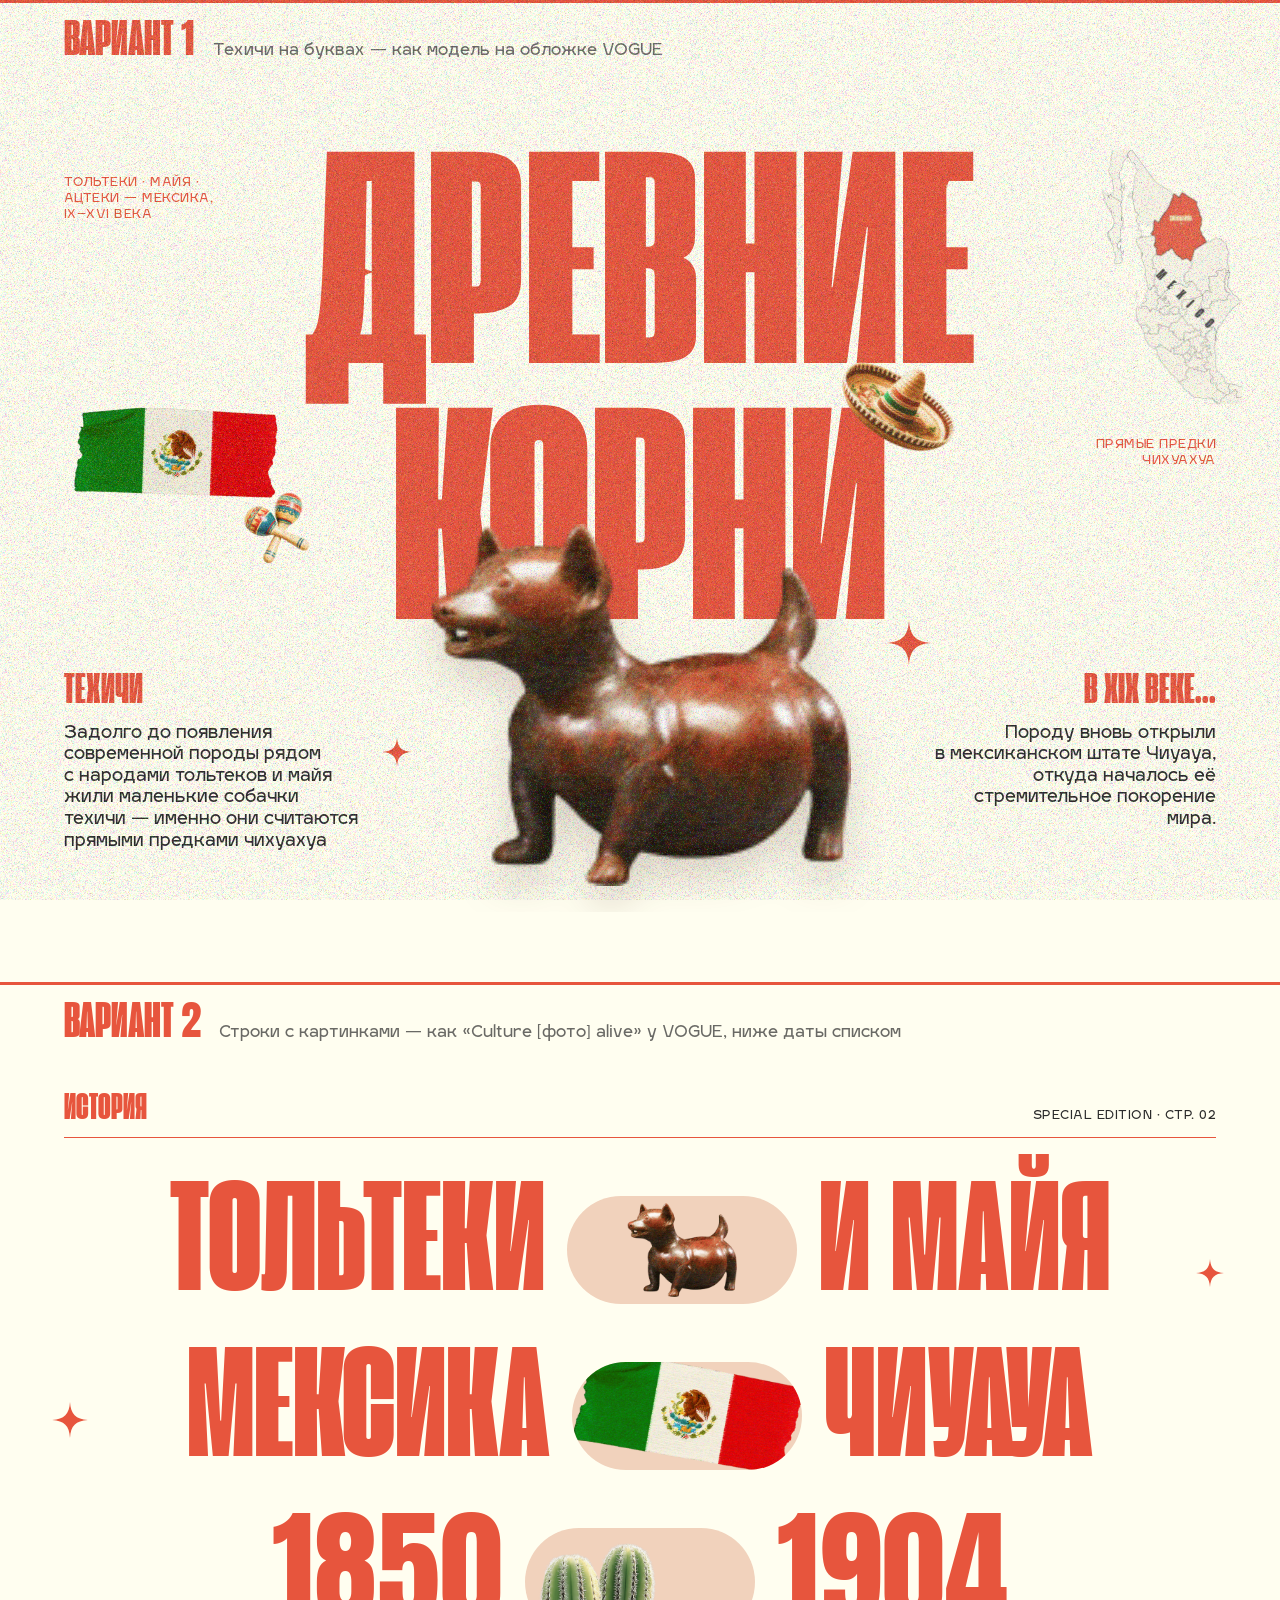
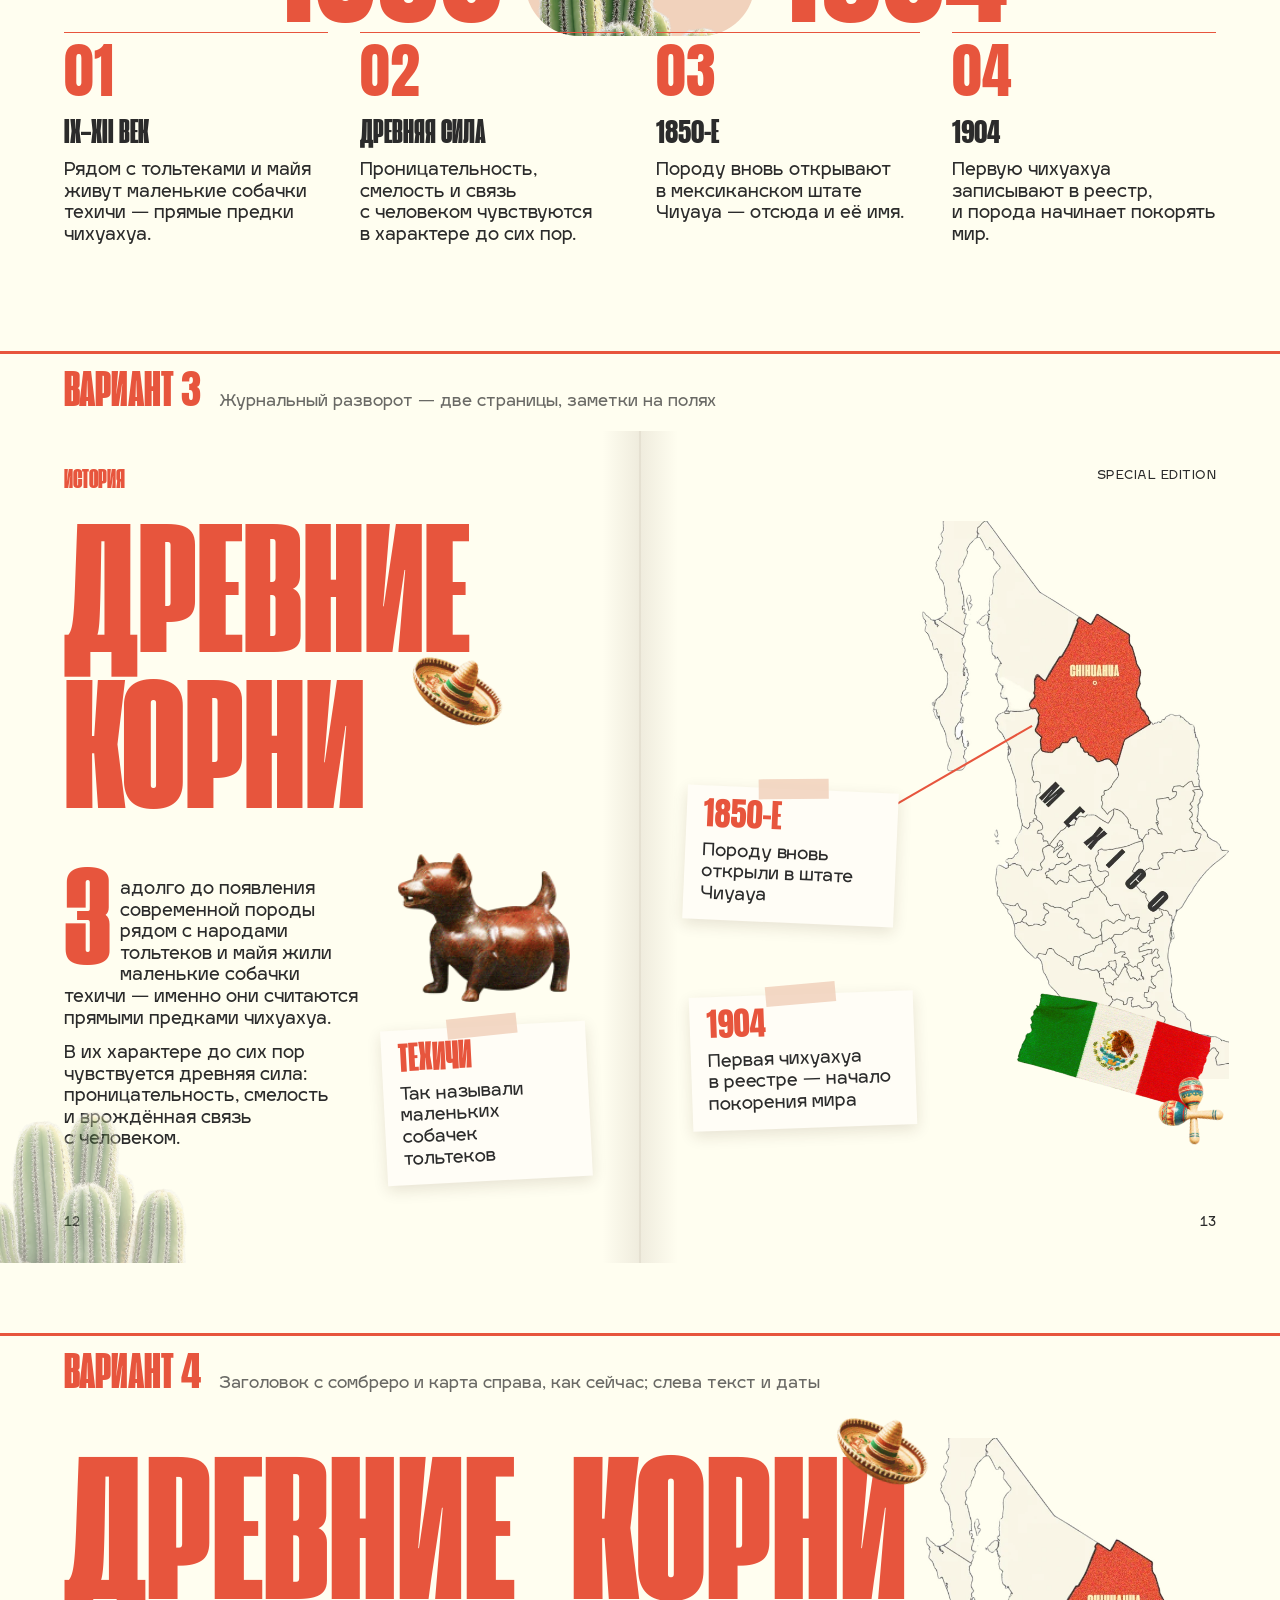
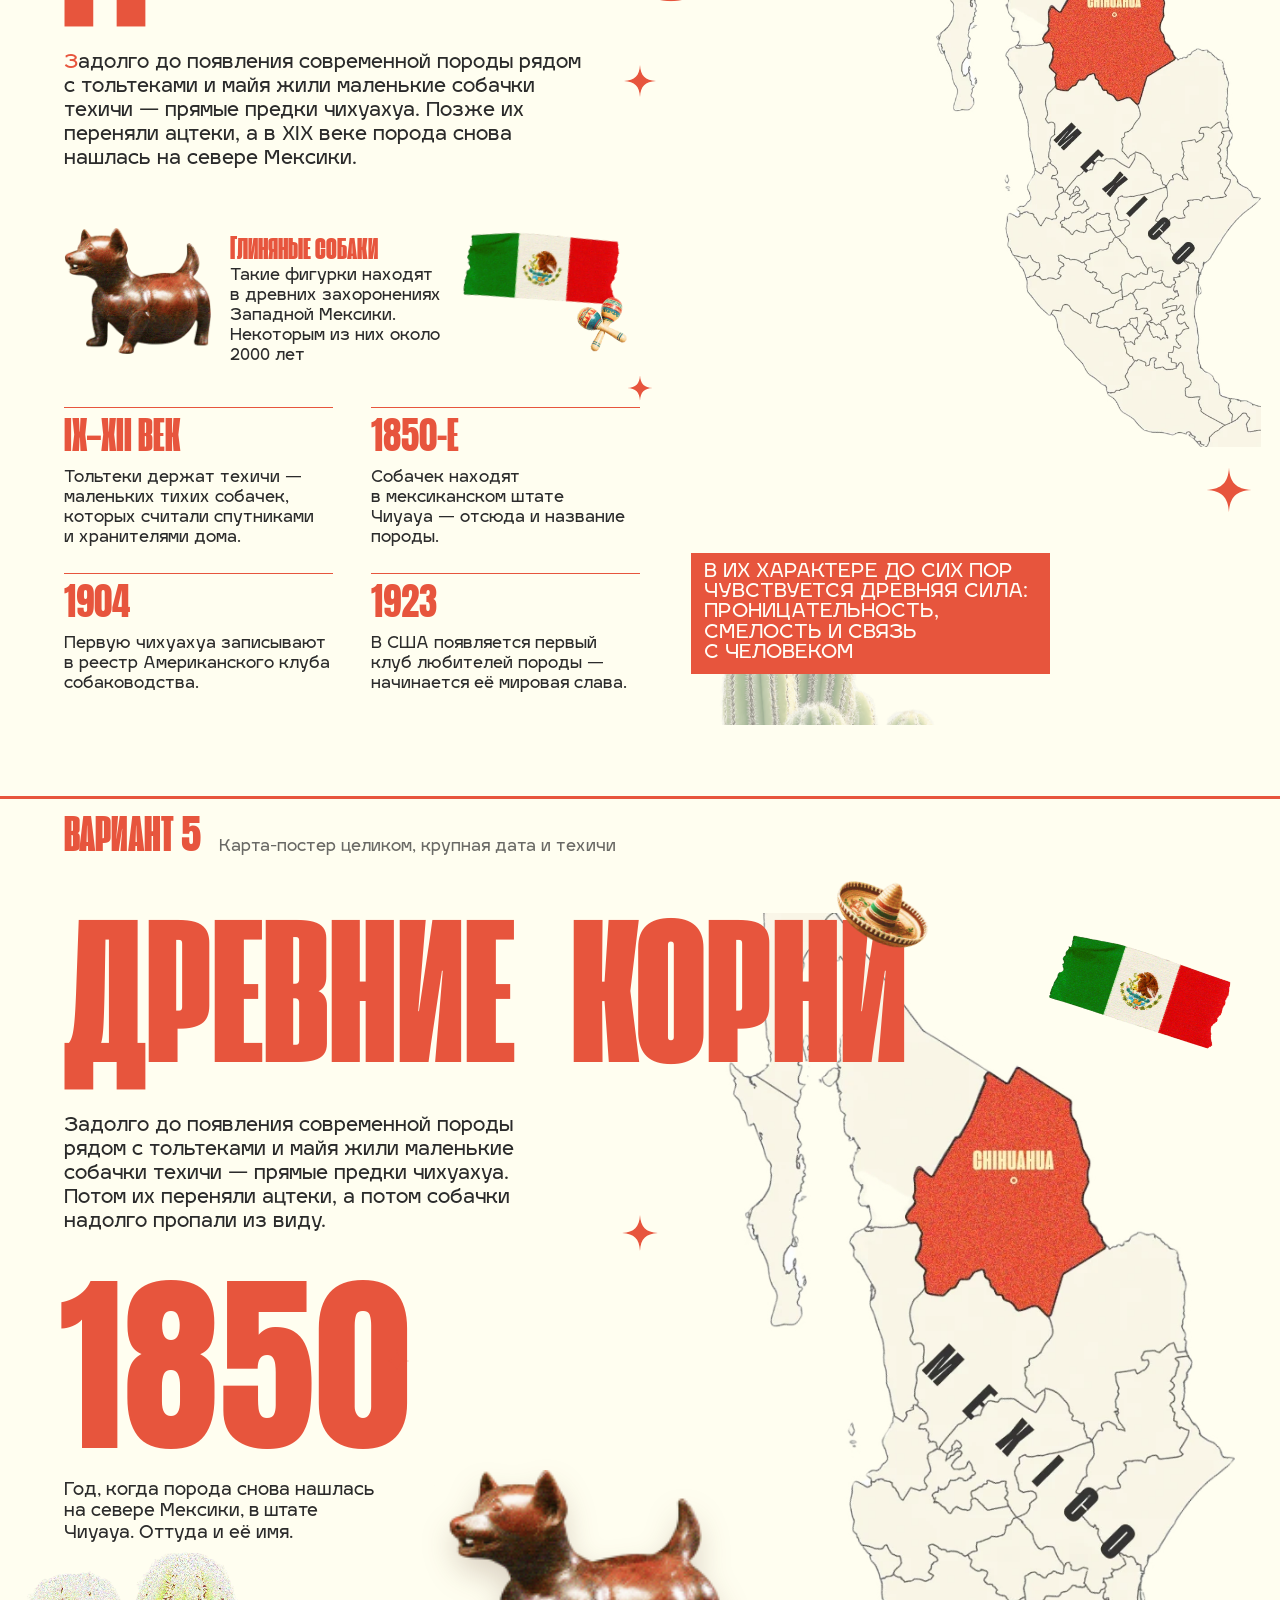
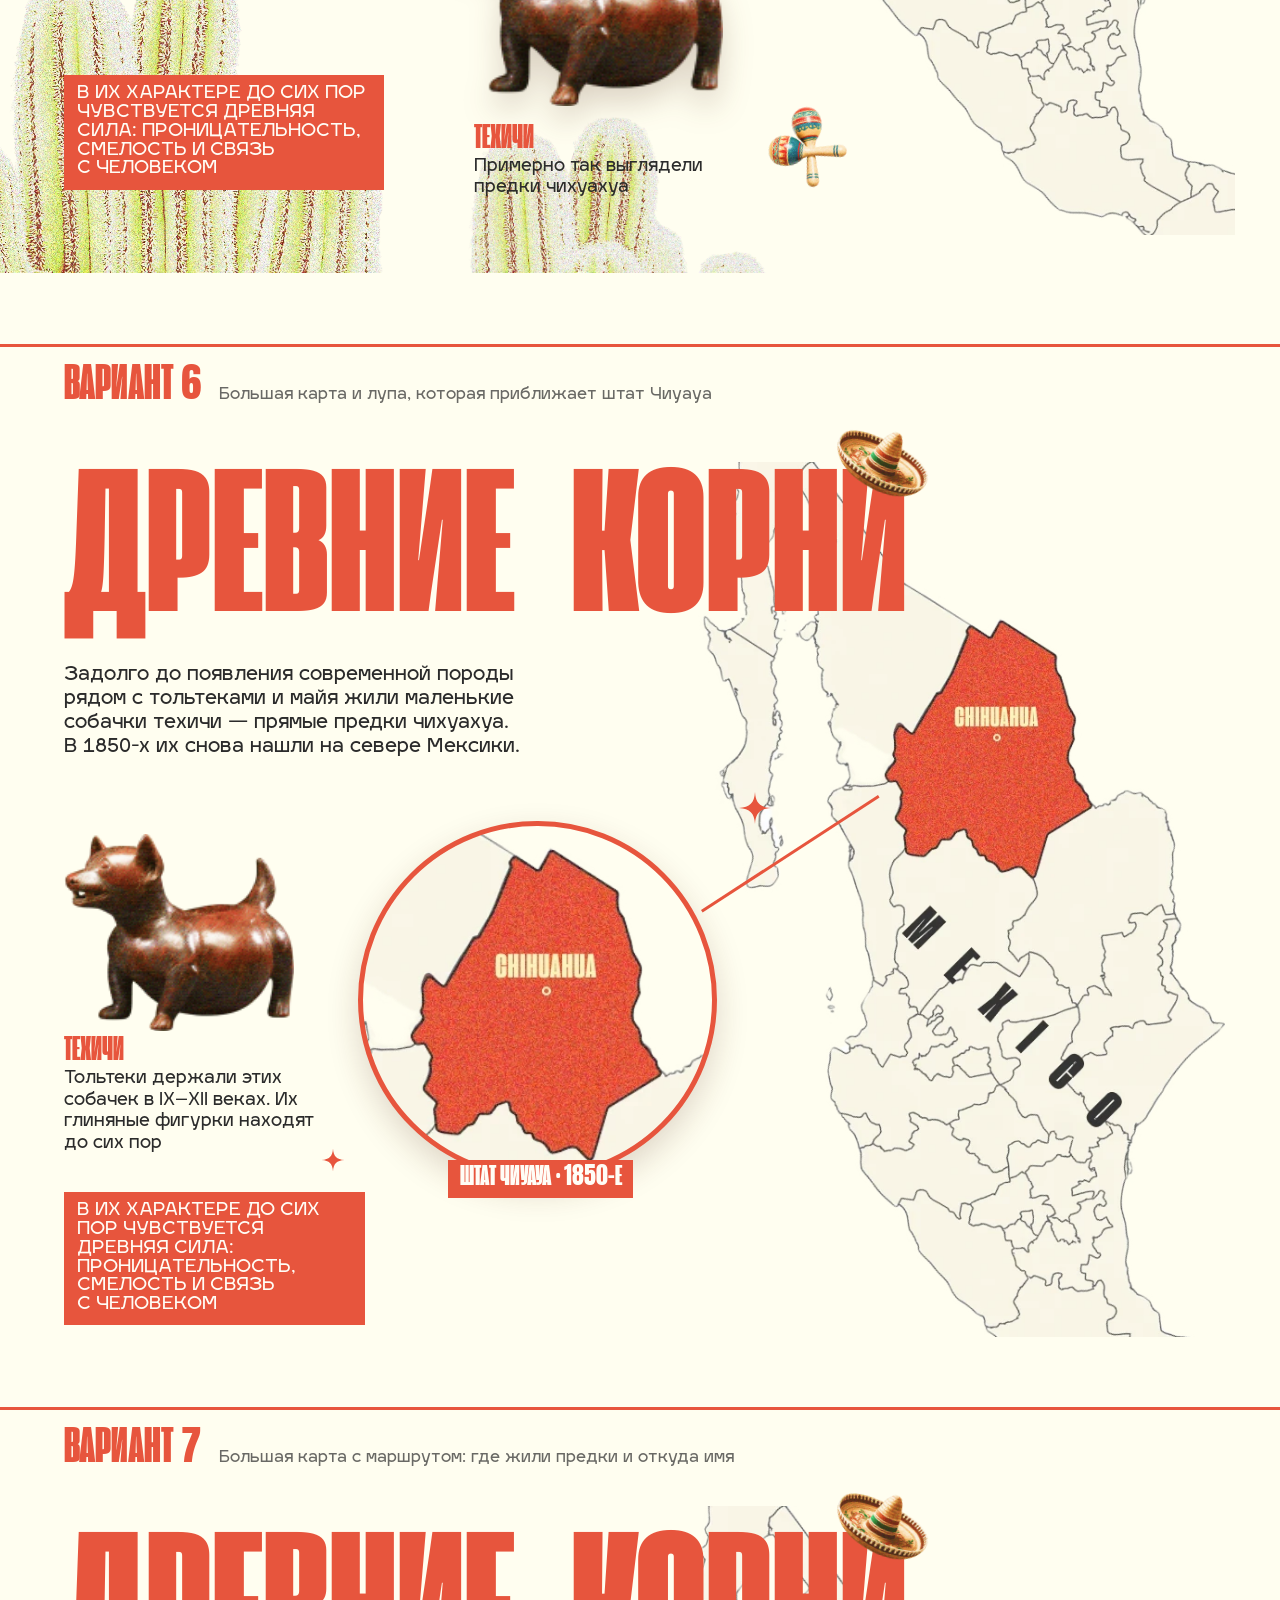
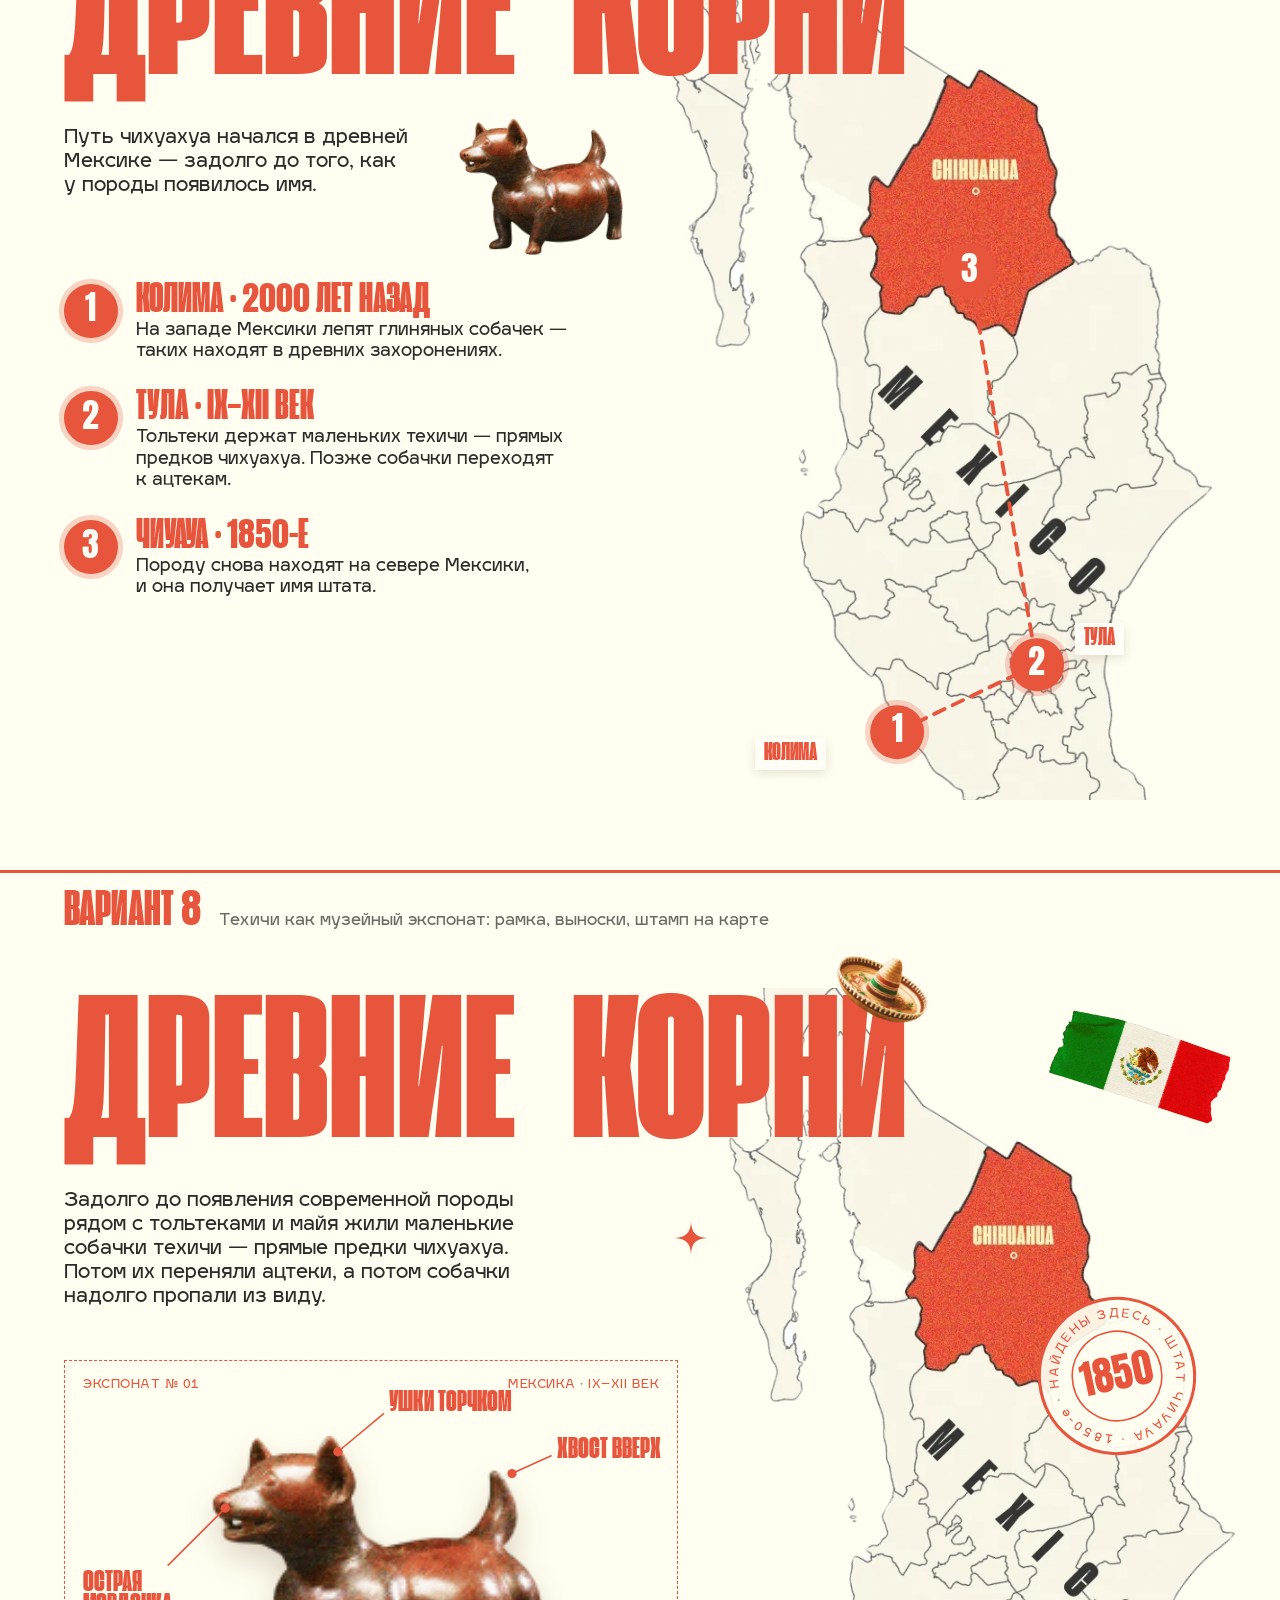
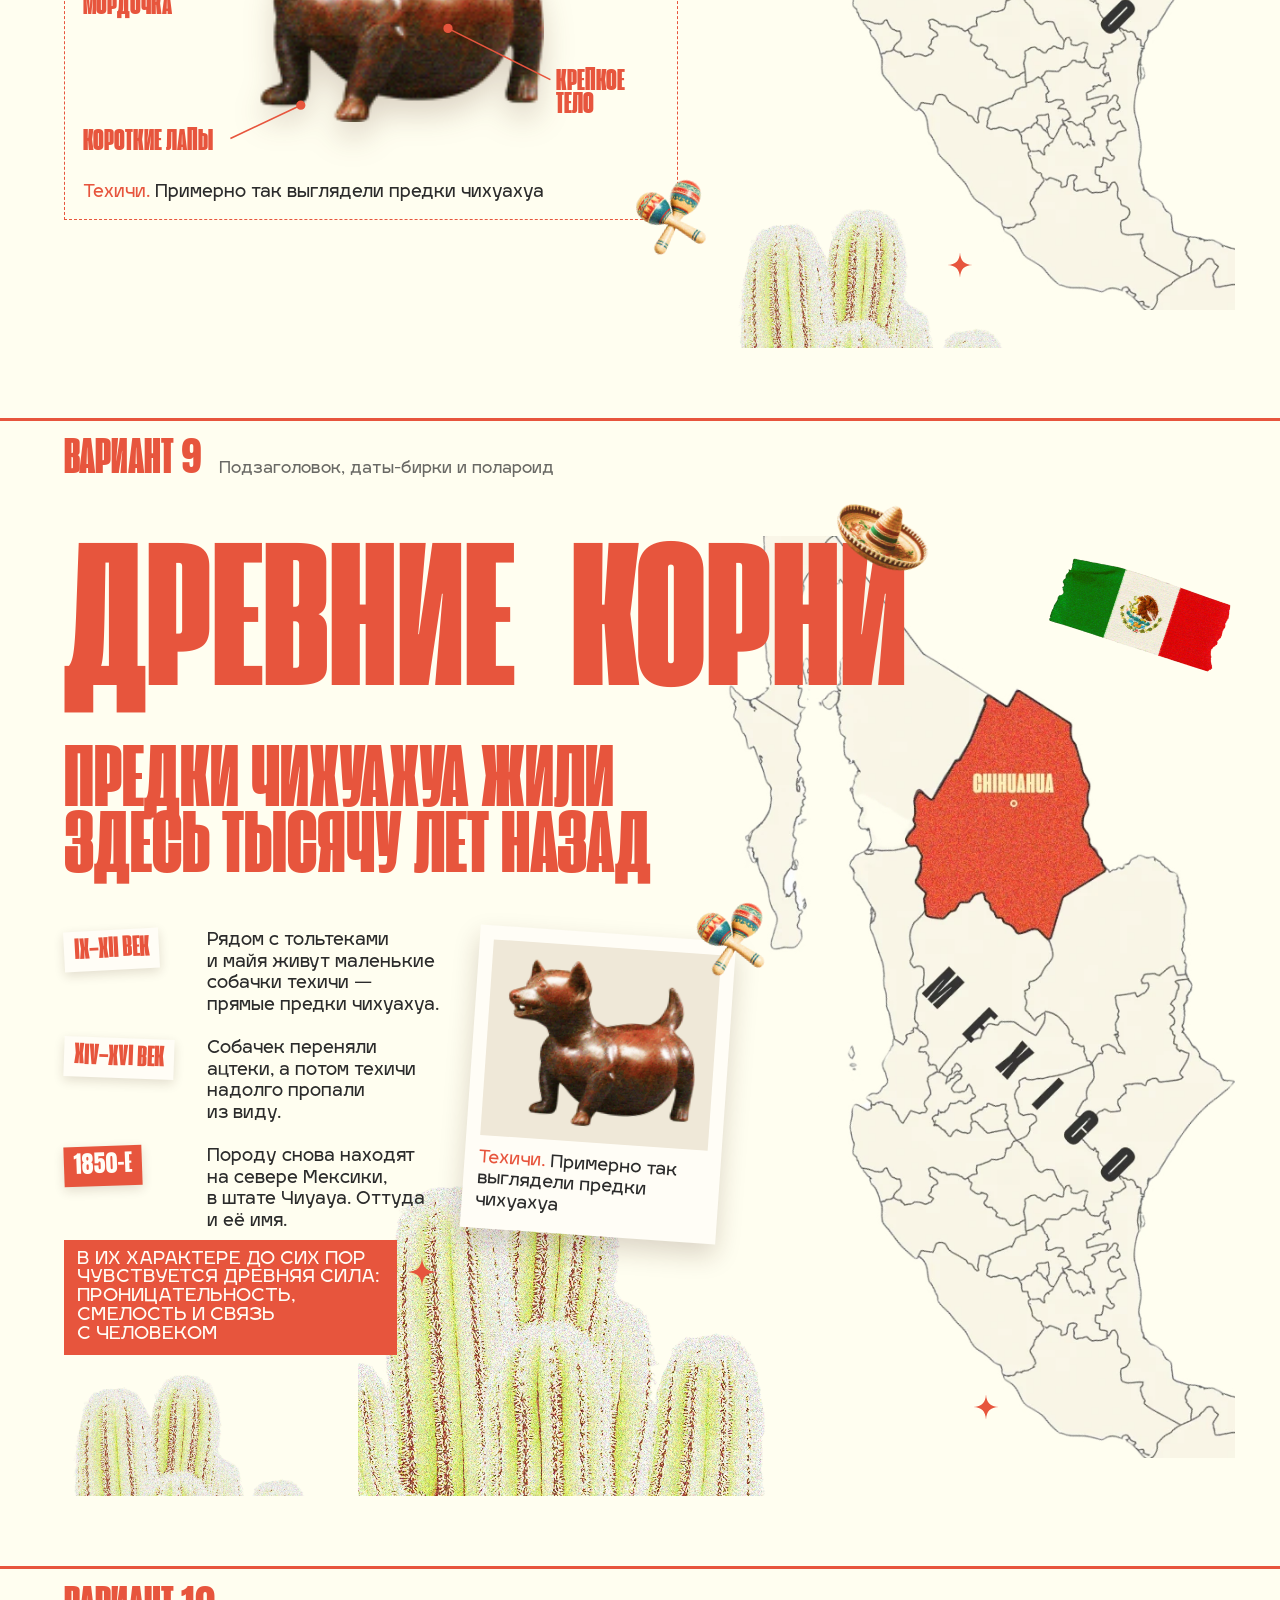
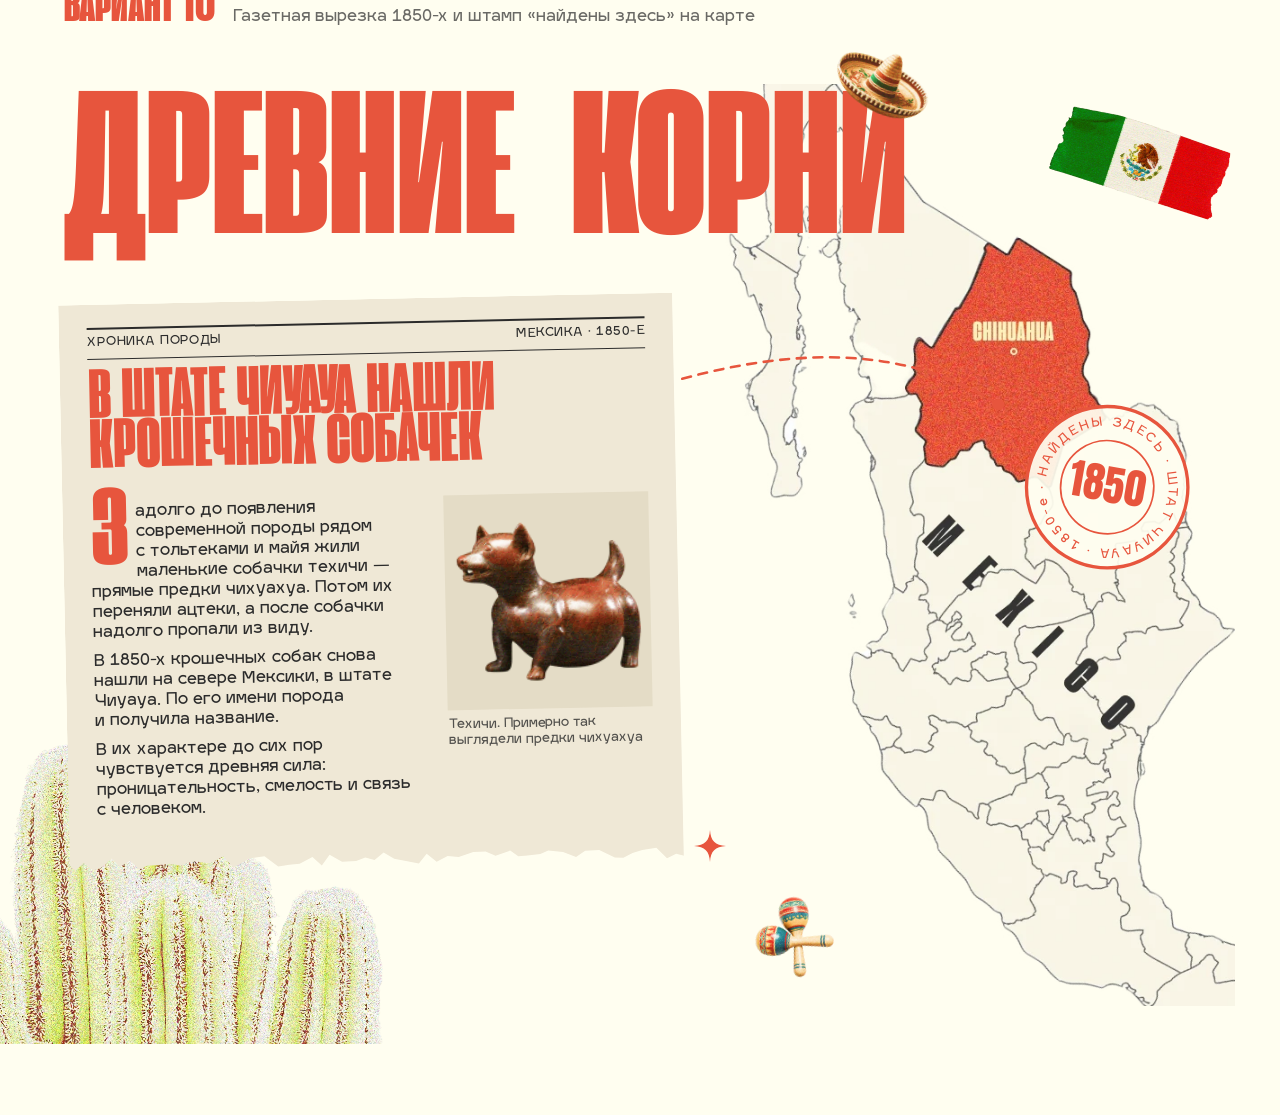
==== commit 90846869: "History preview: variant 9 without brackets, visible cacti Co-Authored-By: Claude Opus 5.5 <noreply@" ====
--- a/history-variants.html
+++ b/history-variants.html
@@ -193,8 +193,9 @@
 .v9 .pol p { margin: calc(18 * var(--u)) 0 0; }
 .v9 .pol b { color: var(--red); font-weight: 400; }
 .v9 .quote { left: calc(100 * var(--u)); top: calc(1160 * var(--u)); width: calc(520 * var(--u)); background: var(--red); color: var(--white); font: 400 calc(28 * var(--u))/1.05 var(--body); text-transform: uppercase; padding: calc(16 * var(--u)) calc(20 * var(--u)); z-index: 3; }
-.v9 .mar { left: calc(1080 * var(--u)); top: calc(1080 * var(--u)); rotate: -20deg; }
-.v9 .cac { left: calc(-20 * var(--u)); width: calc(780 * var(--u)); }
+.v9 .mar { left: calc(1085 * var(--u)); top: calc(625 * var(--u)); rotate: 22deg; }
+.v9 .cac { left: calc(560 * var(--u)); width: calc(720 * var(--u)); }
+.v9 .cac--2 { left: calc(-20 * var(--u)); width: calc(560 * var(--u)); }
 
 /* ---------- 10. Газетная вырезка и штамп на карте ---------- */
 .v10 .clip { left: calc(100 * var(--u)); top: calc(395 * var(--u)); width: calc(960 * var(--u)); padding: calc(36 * var(--u)) calc(44 * var(--u)) calc(64 * var(--u)); box-sizing: border-box; background: #EFE8D6; rotate: -1.2deg; z-index: 2; clip-path: polygon(0% 0%, 100% 0%, 100.0% 99.48%, 98.7% 99.13%, 97.2% 99.85%, 95.5% 97.98%, 93.2% 98.32%, 91.6% 98.82%, 90.1% 99.62%, 88.7% 99.53%, 86.2% 98.18%, 83.9% 98.24%, 82.4% 99.32%, 80.3% 98.39%, 77.9% 98.06%, 76.6% 98.67%, 74.5% 98.89%, 73.0% 98.96%, 71.7% 97.94%, 69.3% 98.80%, 67.7% 98.00%, 65.7% 98.06%, 63.3% 98.88%, 61.5% 98.68%, 59.7% 99.65%, 58.1% 98.21%, 56.8% 99.90%, 54.7% 99.38%, 52.8% 98.96%, 51.1% 97.81%, 49.6% 99.09%, 48.1% 98.61%, 46.6% 99.22%, 44.3% 99.29%, 42.3% 98.01%, 41.0% 99.86%, 39.5% 98.32%, 37.4% 99.48%, 35.7% 99.61%, 33.9% 99.91%, 31.7% 98.03%, 29.2% 98.38%, 26.6% 99.96%, 25.0% 97.87%, 22.8% 99.10%, 20.2% 98.63%, 17.9% 99.35%, 16.4% 99.02%, 15.0% 99.16%, 12.5% 99.27%, 11.3% 99.90%, 9.8% 98.28%, 8.1% 99.36%, 6.8% 97.84%, 5.0% 99.54%, 3.7% 99.88%, 2.3% 98.51%, 0.9% 99.91%, 0% 99%); }
@@ -404,12 +405,12 @@
 </section>
 
 <!-- ===================== 9 ===================== -->
-<h2 class="vhead"><b>Вариант 9</b><span>Подзаголовок с картинкой в скобках, даты-бирки и полароид</span></h2>
+<h2 class="vhead"><b>Вариант 9</b><span>Подзаголовок, даты-бирки и полароид</span></h2>
 <section class="vb v9">
   <img class="bigmap" src="assets/map.webp" alt="Карта Мексики, штат Чиуауа выделен">
   <h3 class="d ttl">Древние&nbsp; корни</h3>
   <img class="som" src="assets/sombrero.png" alt="">
-  <p class="d head2">Предки (<span class="pill"><img src="assets/techichi.png" alt="Техичи"></span>) жили<br>здесь тысячу лет назад</p>
+  <p class="d head2">Предки чихуахуа жили<br>здесь тысячу лет назад</p>
   <div class="tl">
     <div class="ev"><b class="d tag">IX–XII век</b><p class="t">Рядом с&nbsp;тольтеками и&nbsp;майя живут маленькие собачки техичи&nbsp;— прямые предки чихуахуа.</p></div>
     <div class="ev"><b class="d tag">XIV–XVI век</b><p class="t">Собачек переняли ацтеки, а&nbsp;потом техичи надолго пропали из&nbsp;виду.</p></div>
@@ -419,8 +420,9 @@
   <p class="quote">В их характере до сих пор чувствуется древняя сила: проницательность, смелость и&nbsp;связь с&nbsp;человеком</p>
   <img class="flag" src="assets/flag.png" alt="">
   <img class="mar" src="assets/maracas.png" alt="">
-  <img class="cac" src="assets/cactus-pale-2.webp" alt="">
-  <svg class="star" style="--x:1090;--y:640;--s:46" aria-hidden="true"><use href="#star"/></svg>
+  <img class="cac" src="assets/cactus-pale.webp" alt="">
+  <img class="cac cac--2" src="assets/cactus-pale-2.webp" alt="">
+  <svg class="star" style="--x:660;--y:1210;--s:46" aria-hidden="true"><use href="#star"/></svg>
   <svg class="star" style="--x:1540;--y:1420;--s:40" aria-hidden="true"><use href="#star"/></svg>
 </section>
 
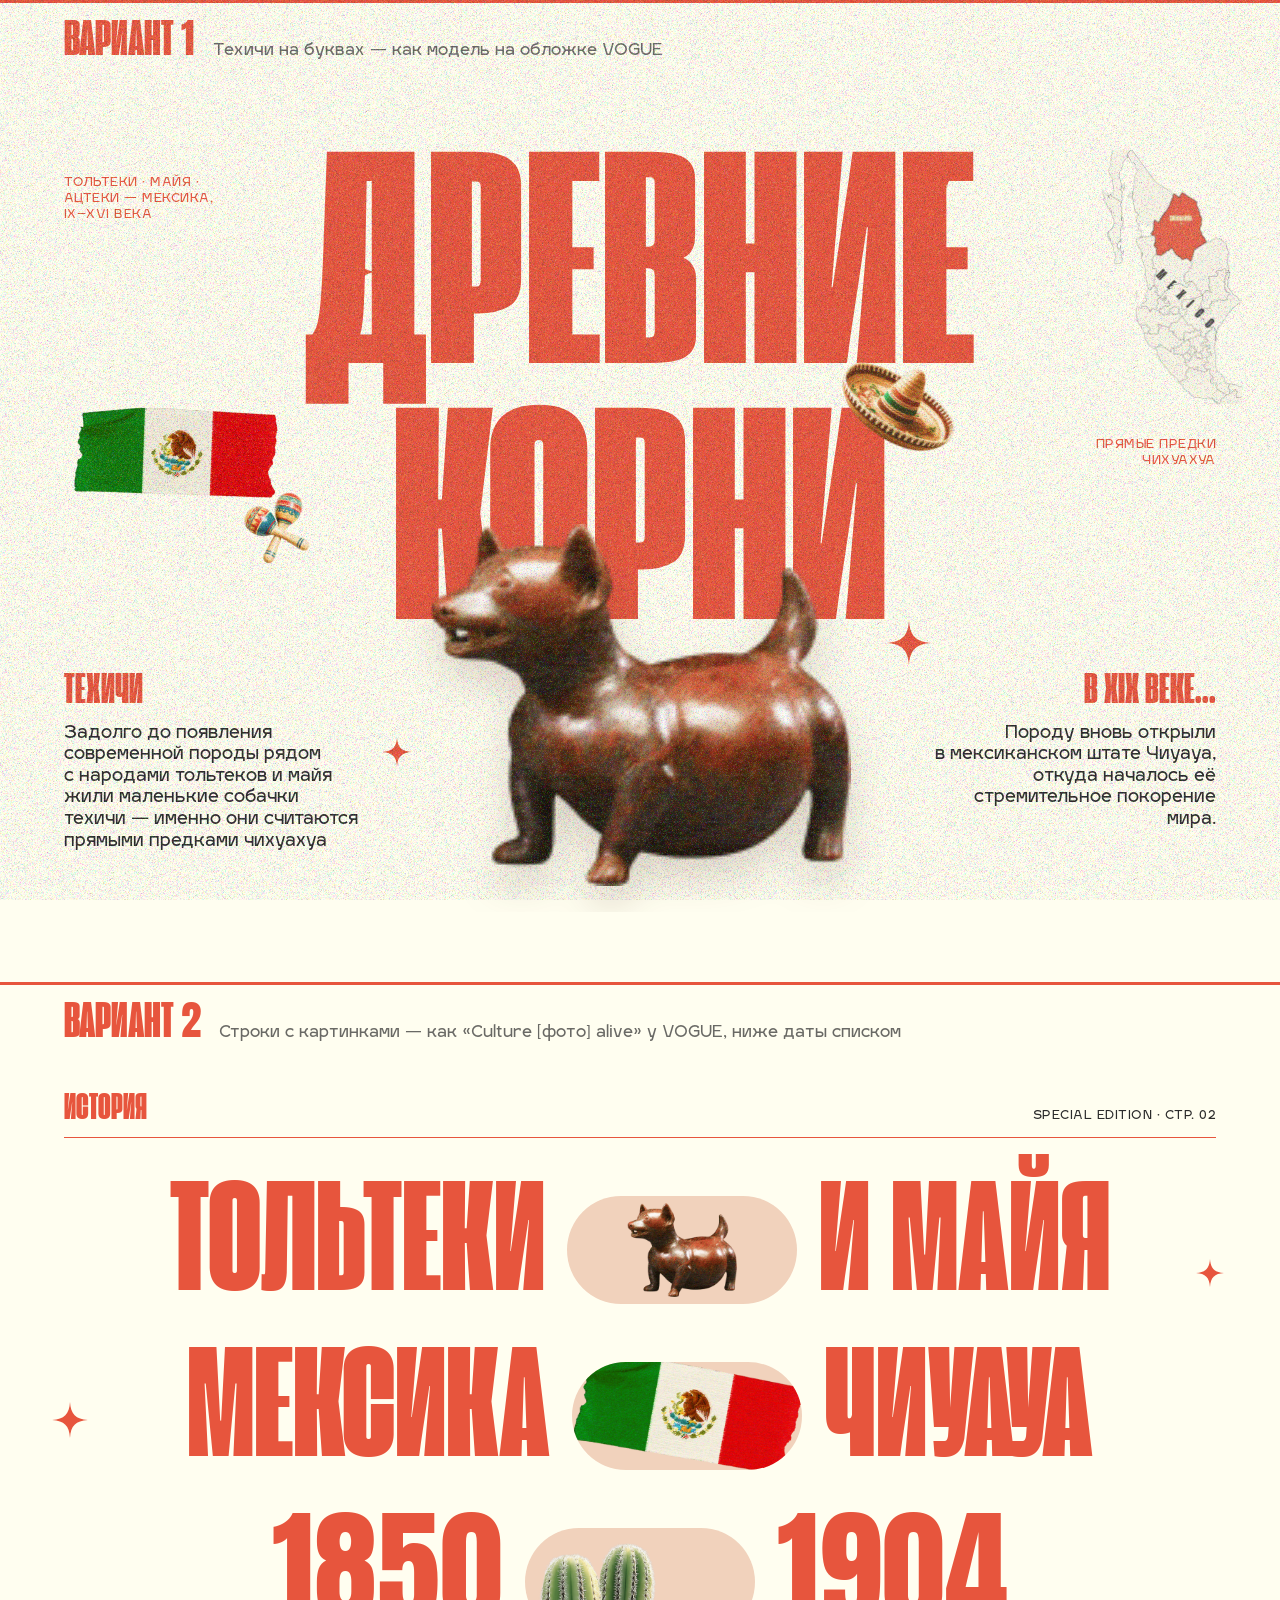
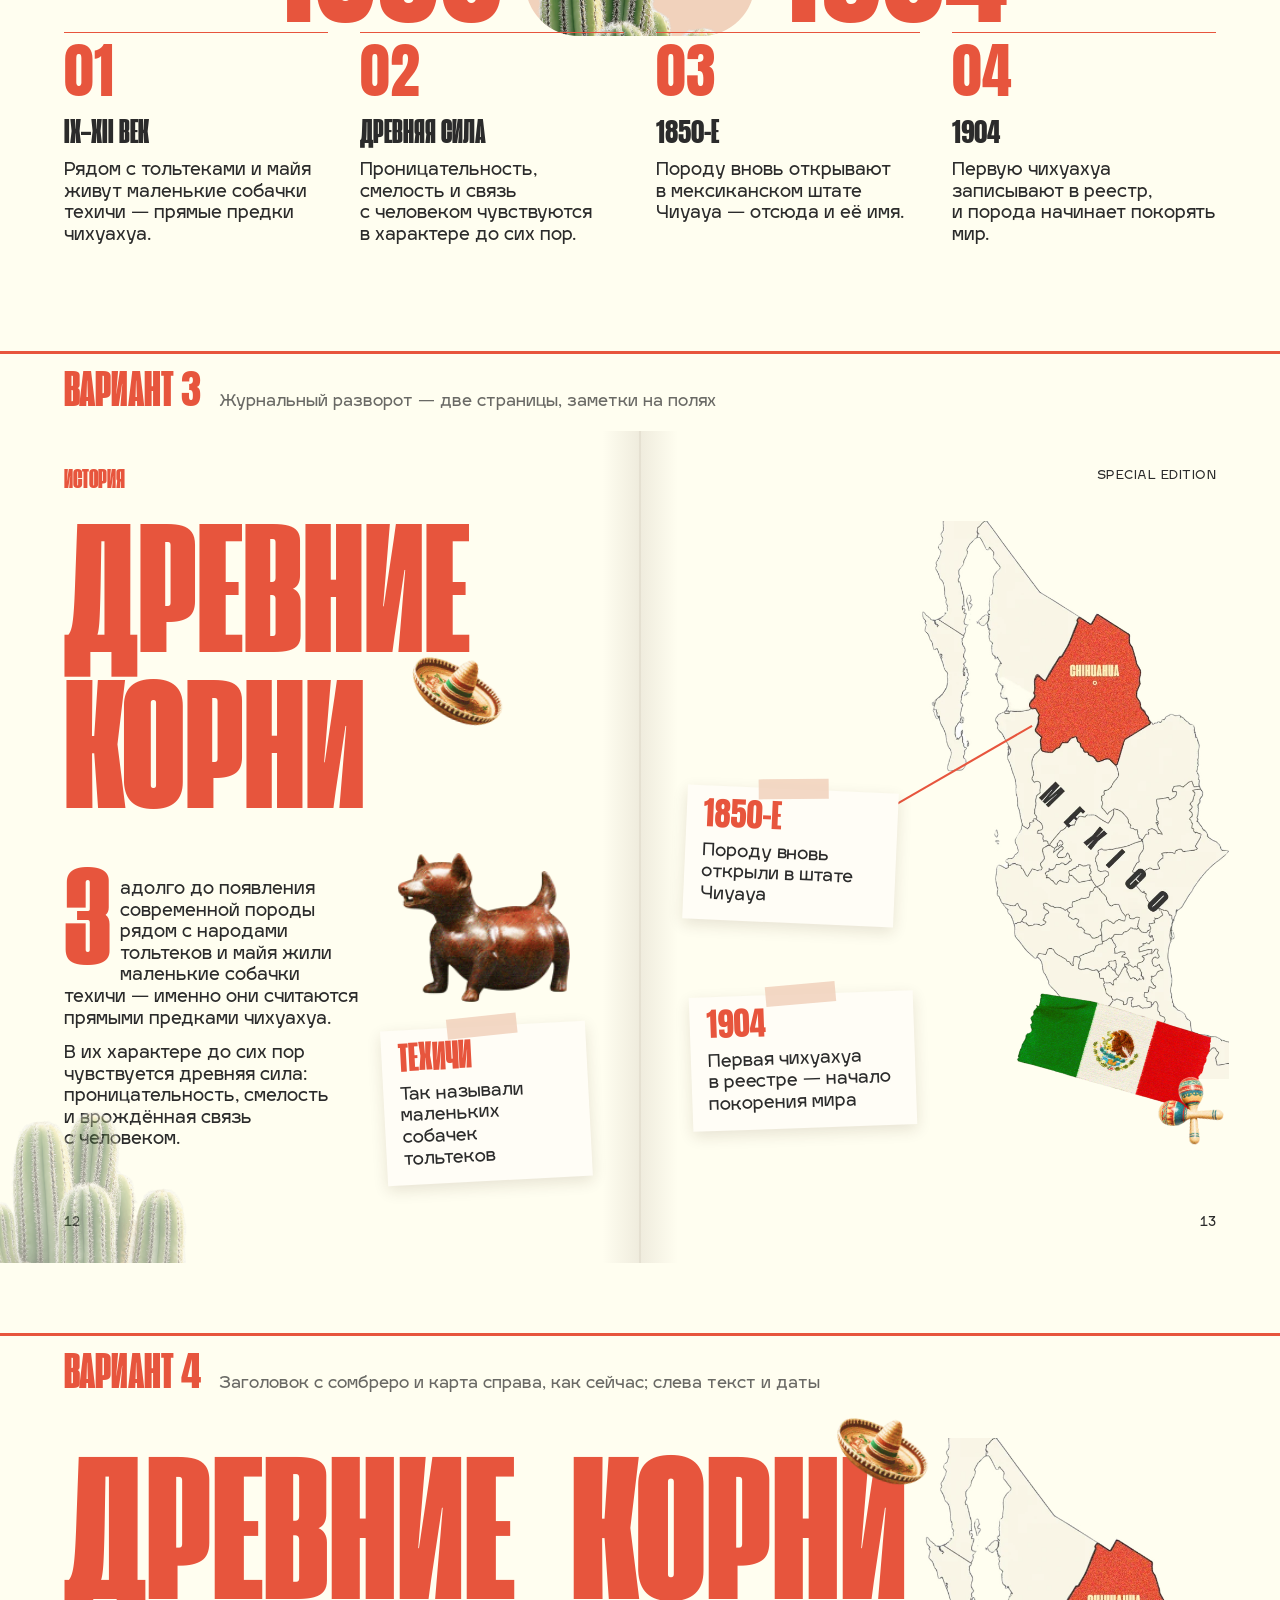
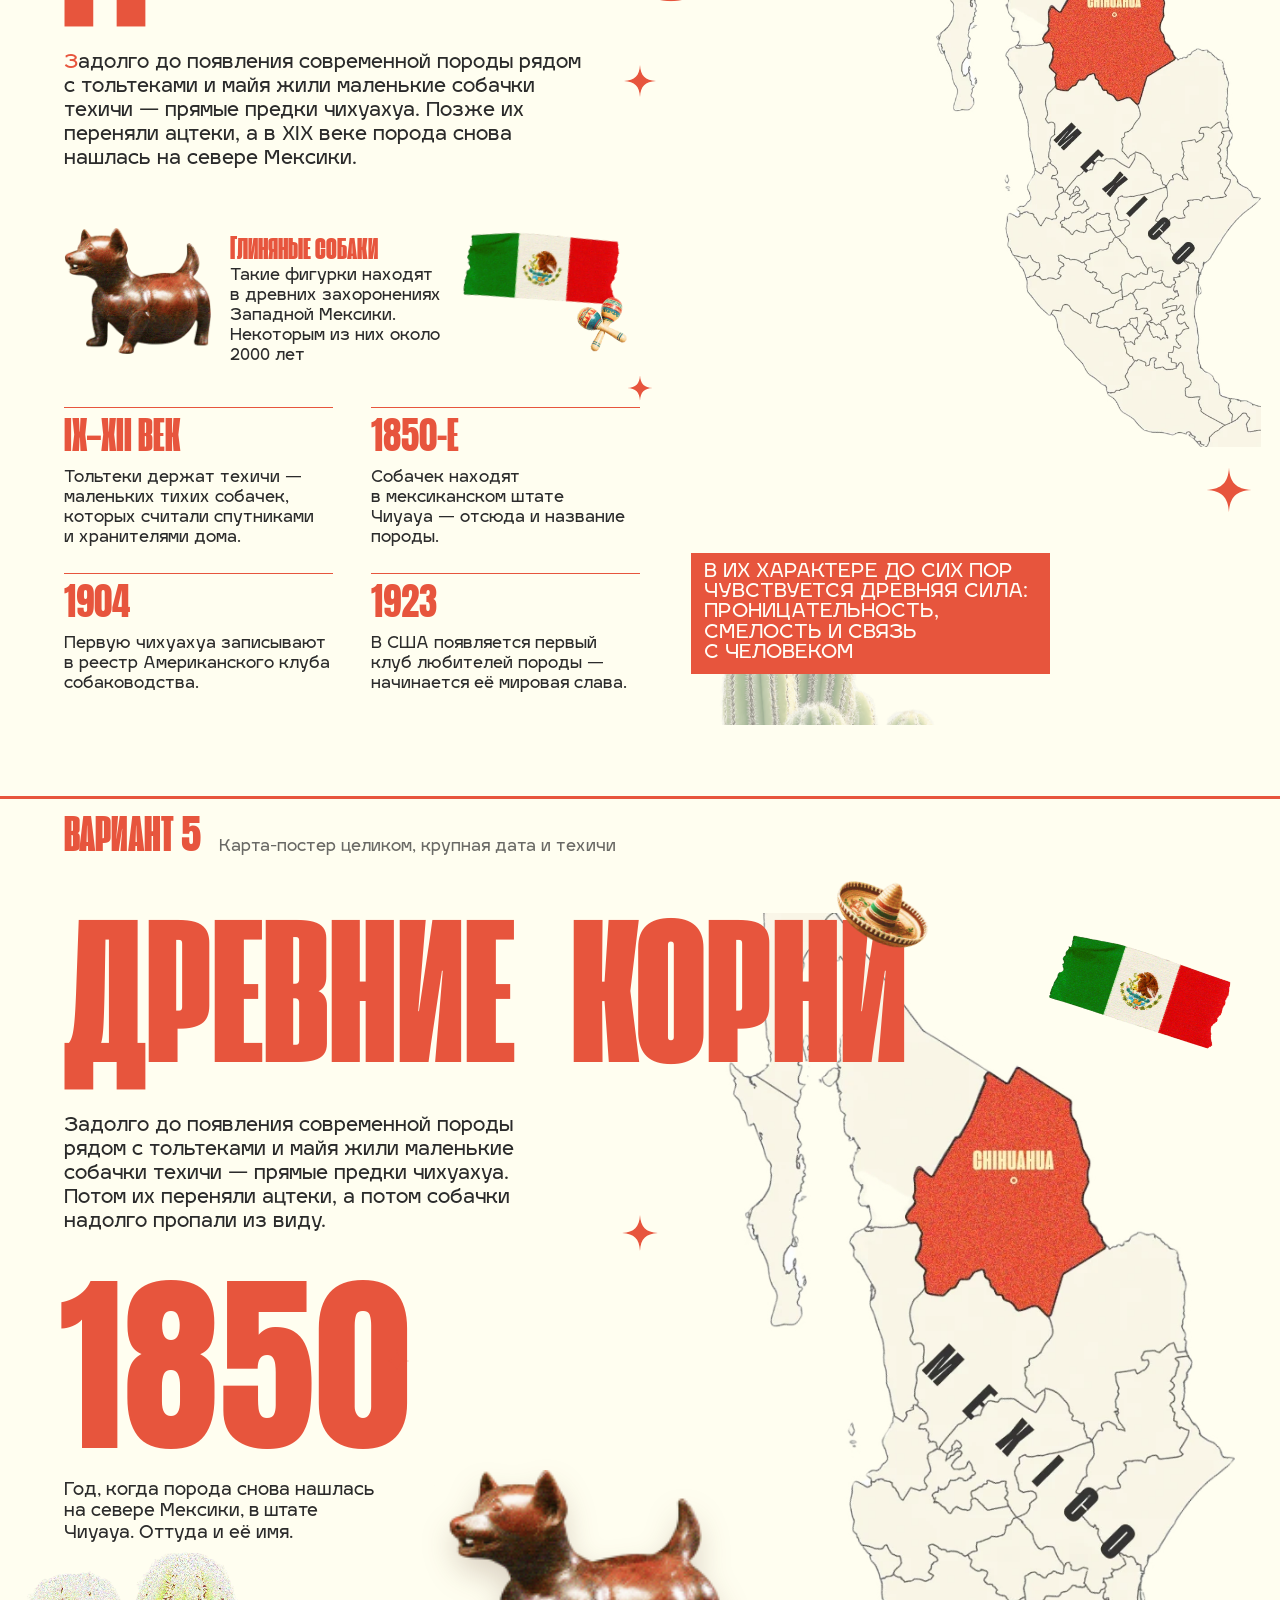
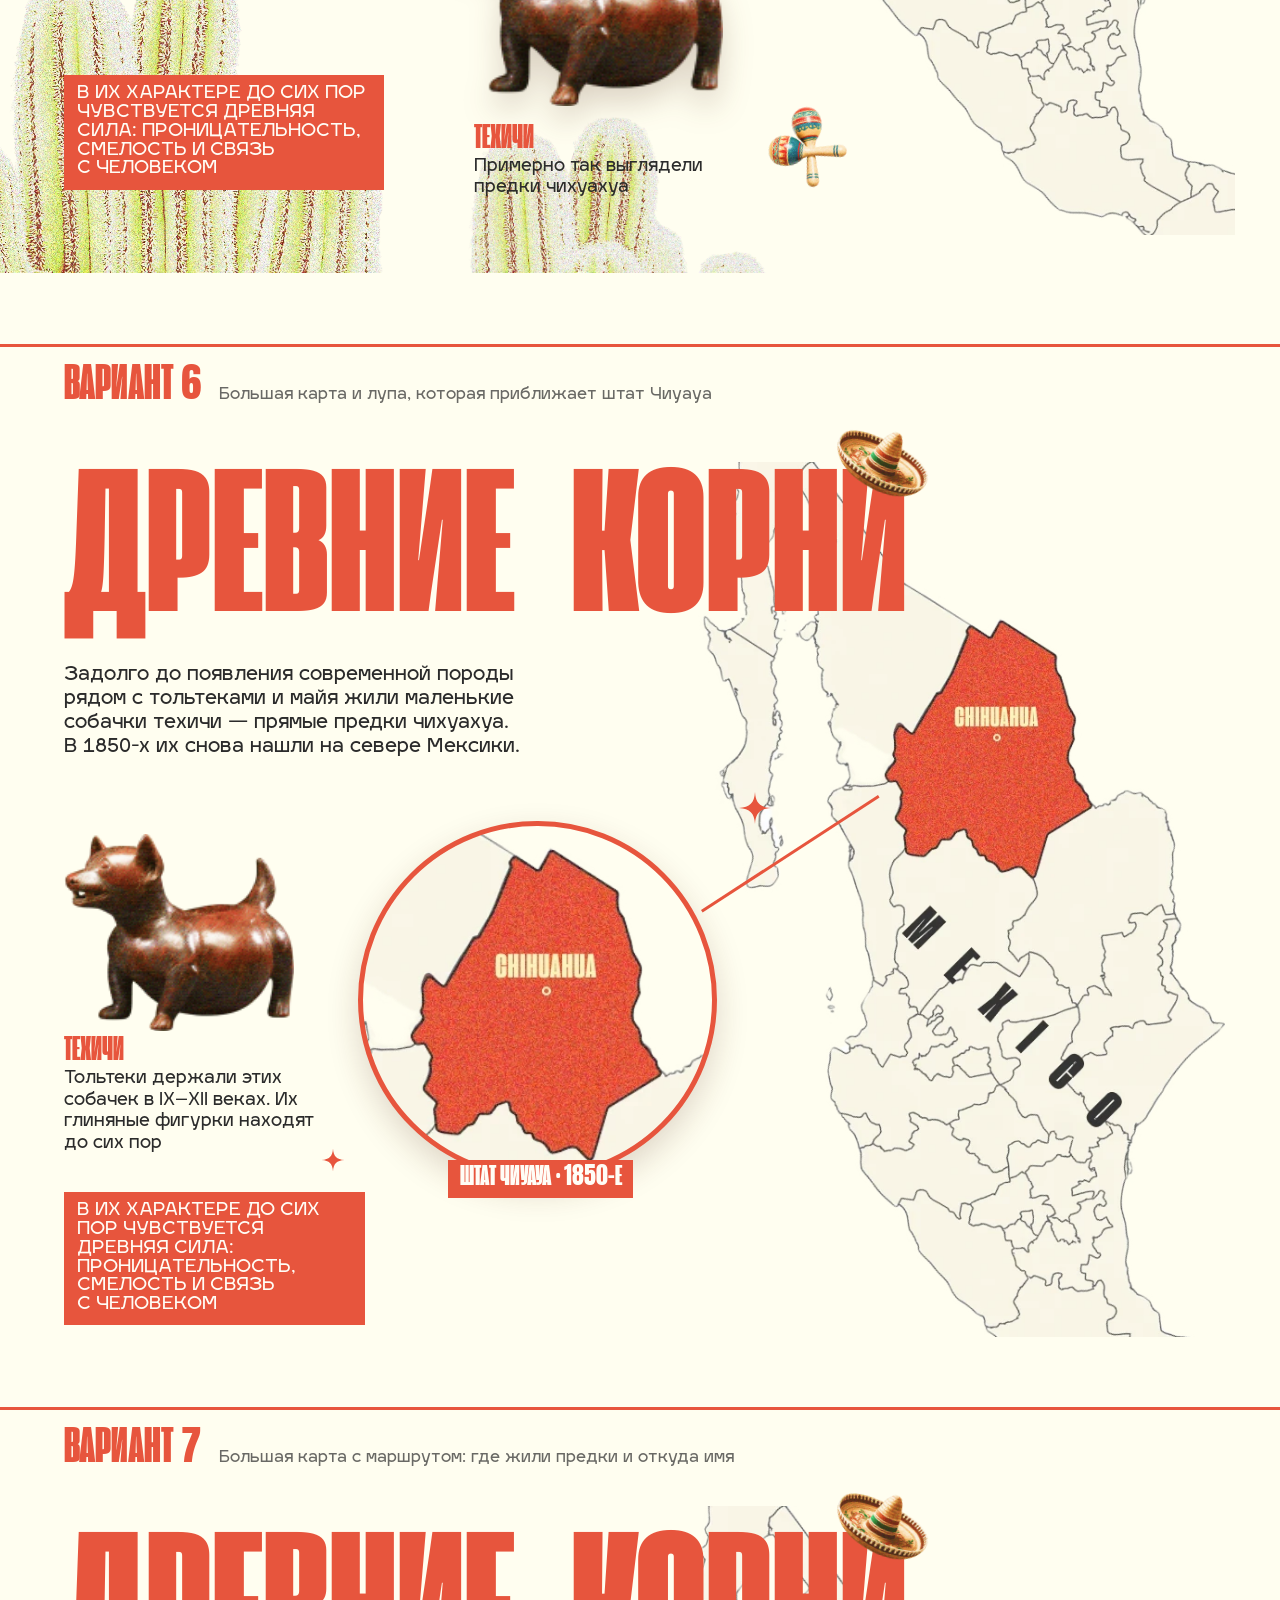
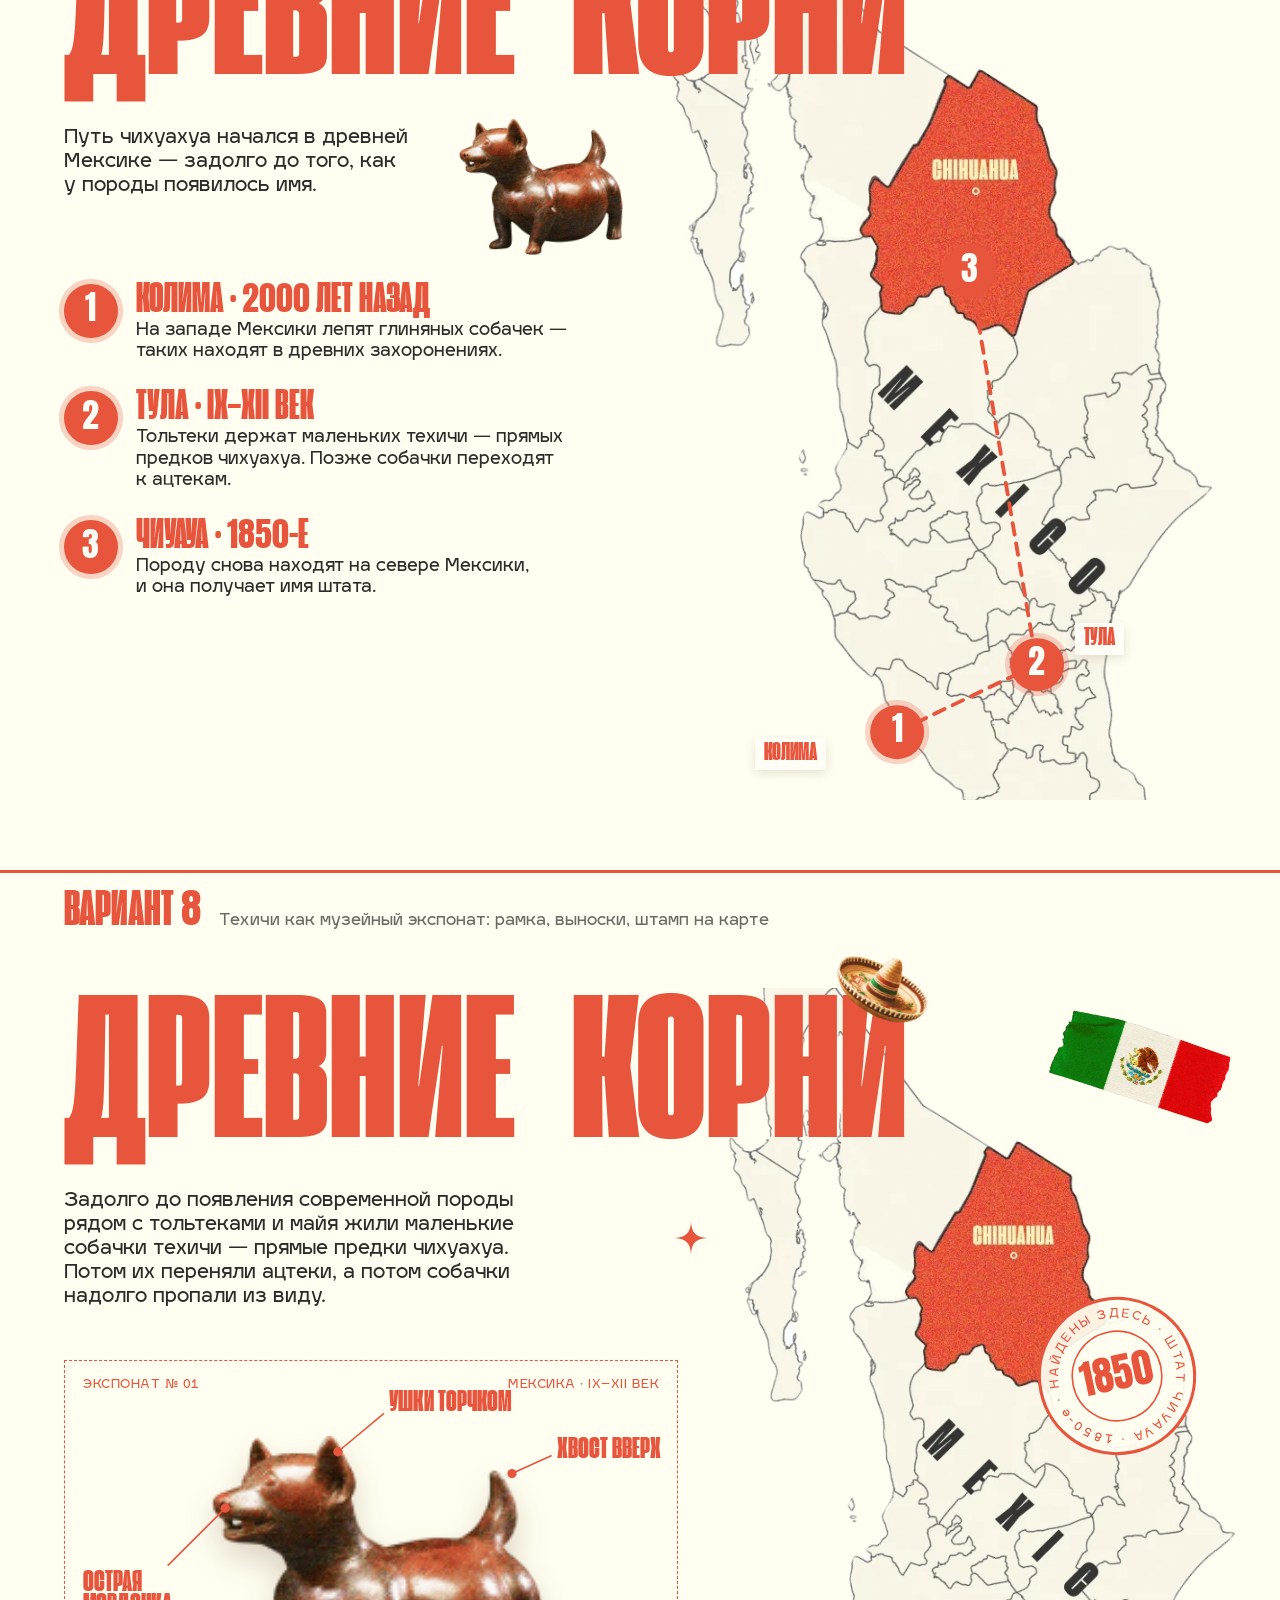
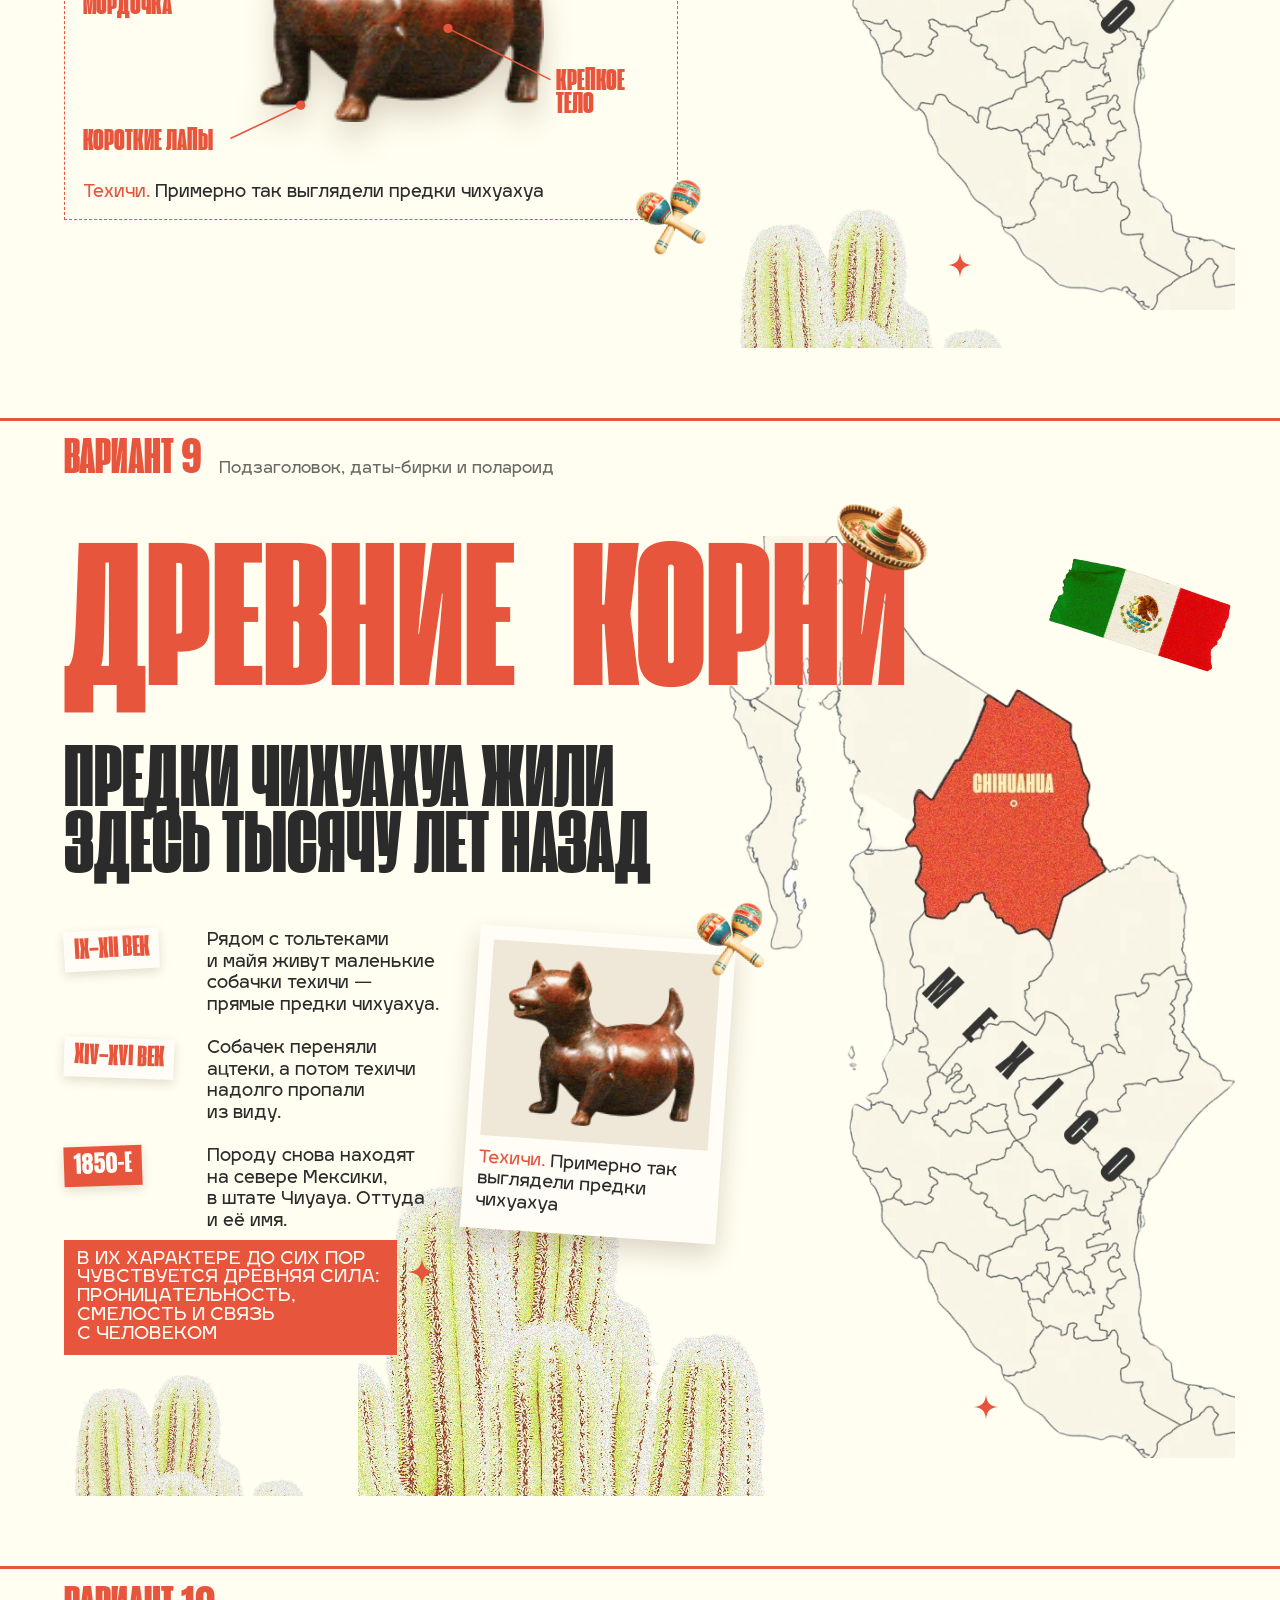
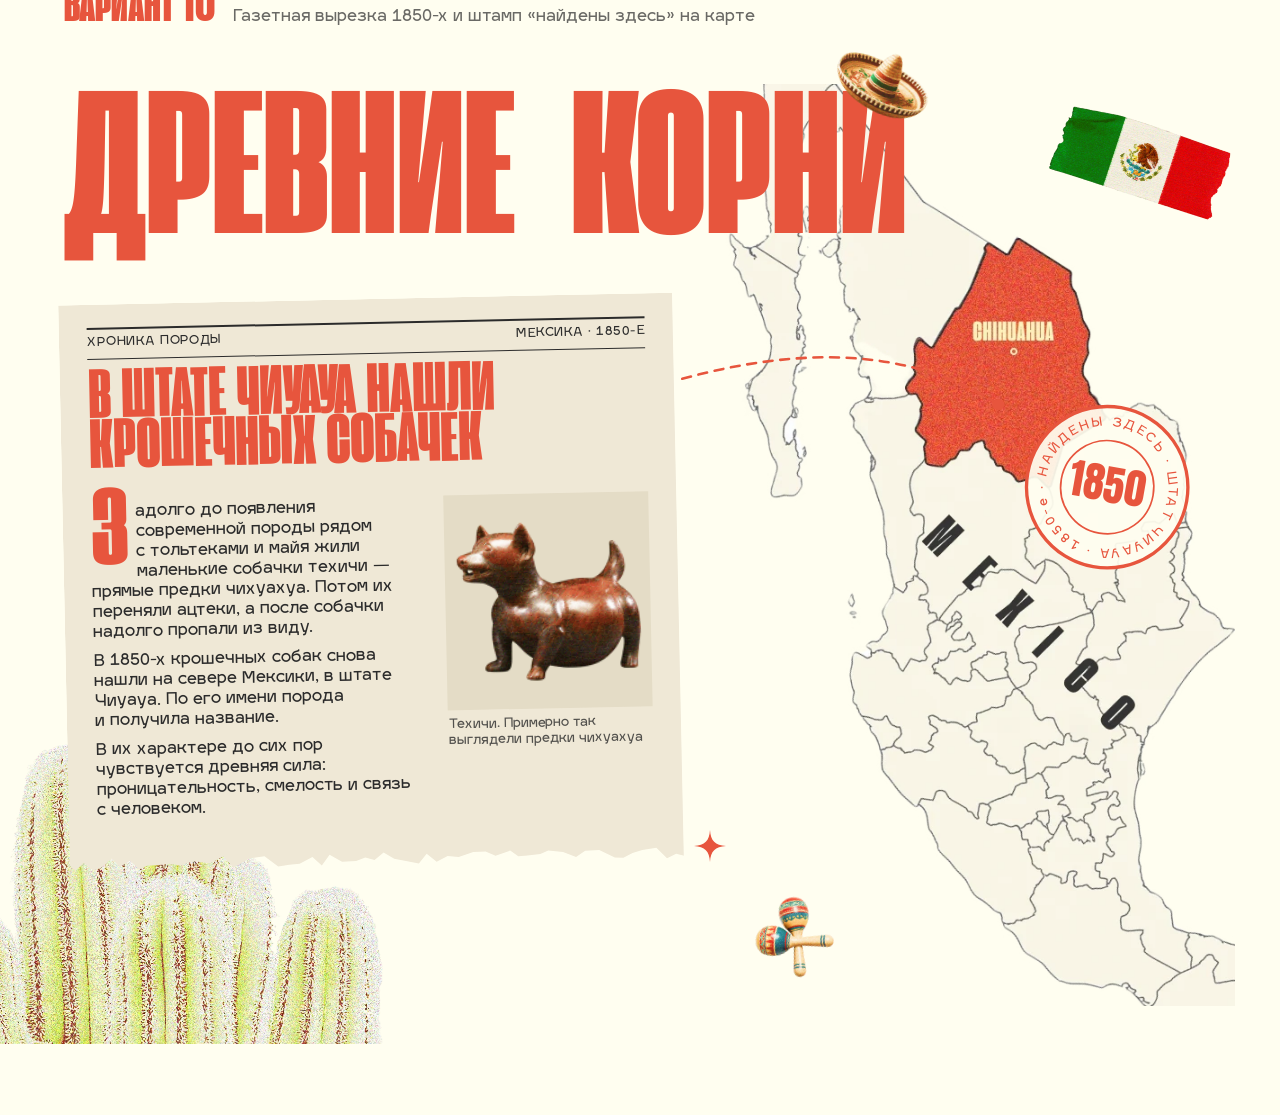
==== commit 3cde9312: "History preview: black subheading in variant 9 Co-Authored-By: Claude Opus 5.5 <noreply@anthropic.co" ====
--- a/history-variants.html
+++ b/history-variants.html
@@ -177,7 +177,7 @@
 .v8 .cac { left: calc(1000 * var(--u)); width: calc(640 * var(--u)); }
 
 /* ---------- 9. Скобки, даты-бирки и полароид ---------- */
-.v9 .head2 { left: calc(100 * var(--u)); top: calc(395 * var(--u)); width: calc(1050 * var(--u)); font-size: calc(96 * var(--u) * var(--k)); line-height: 1.12; z-index: 2; }
+.v9 .head2 { color: var(--ink); left: calc(100 * var(--u)); top: calc(395 * var(--u)); width: calc(1050 * var(--u)); font-size: calc(96 * var(--u) * var(--k)); line-height: 1.12; z-index: 2; }
 .v9 .pill { display: inline-block; width: calc(210 * var(--u)); height: calc(86 * var(--u)); border-radius: 999px; background: var(--white); vertical-align: calc(-4 * var(--u)); box-shadow: 0 calc(6 * var(--u)) calc(16 * var(--u)) rgba(60,30,10,.12); position: relative; overflow: hidden; margin: 0 calc(6 * var(--u)); }
 .v9 .pill img { position: absolute; left: 50%; top: 52%; width: calc(112 * var(--u)); translate: -50% -50%; }
 .v9 .tl { left: calc(100 * var(--u)); top: calc(675 * var(--u)); width: calc(590 * var(--u)); display: flex; flex-direction: column; gap: calc(34 * var(--u)); z-index: 2; }
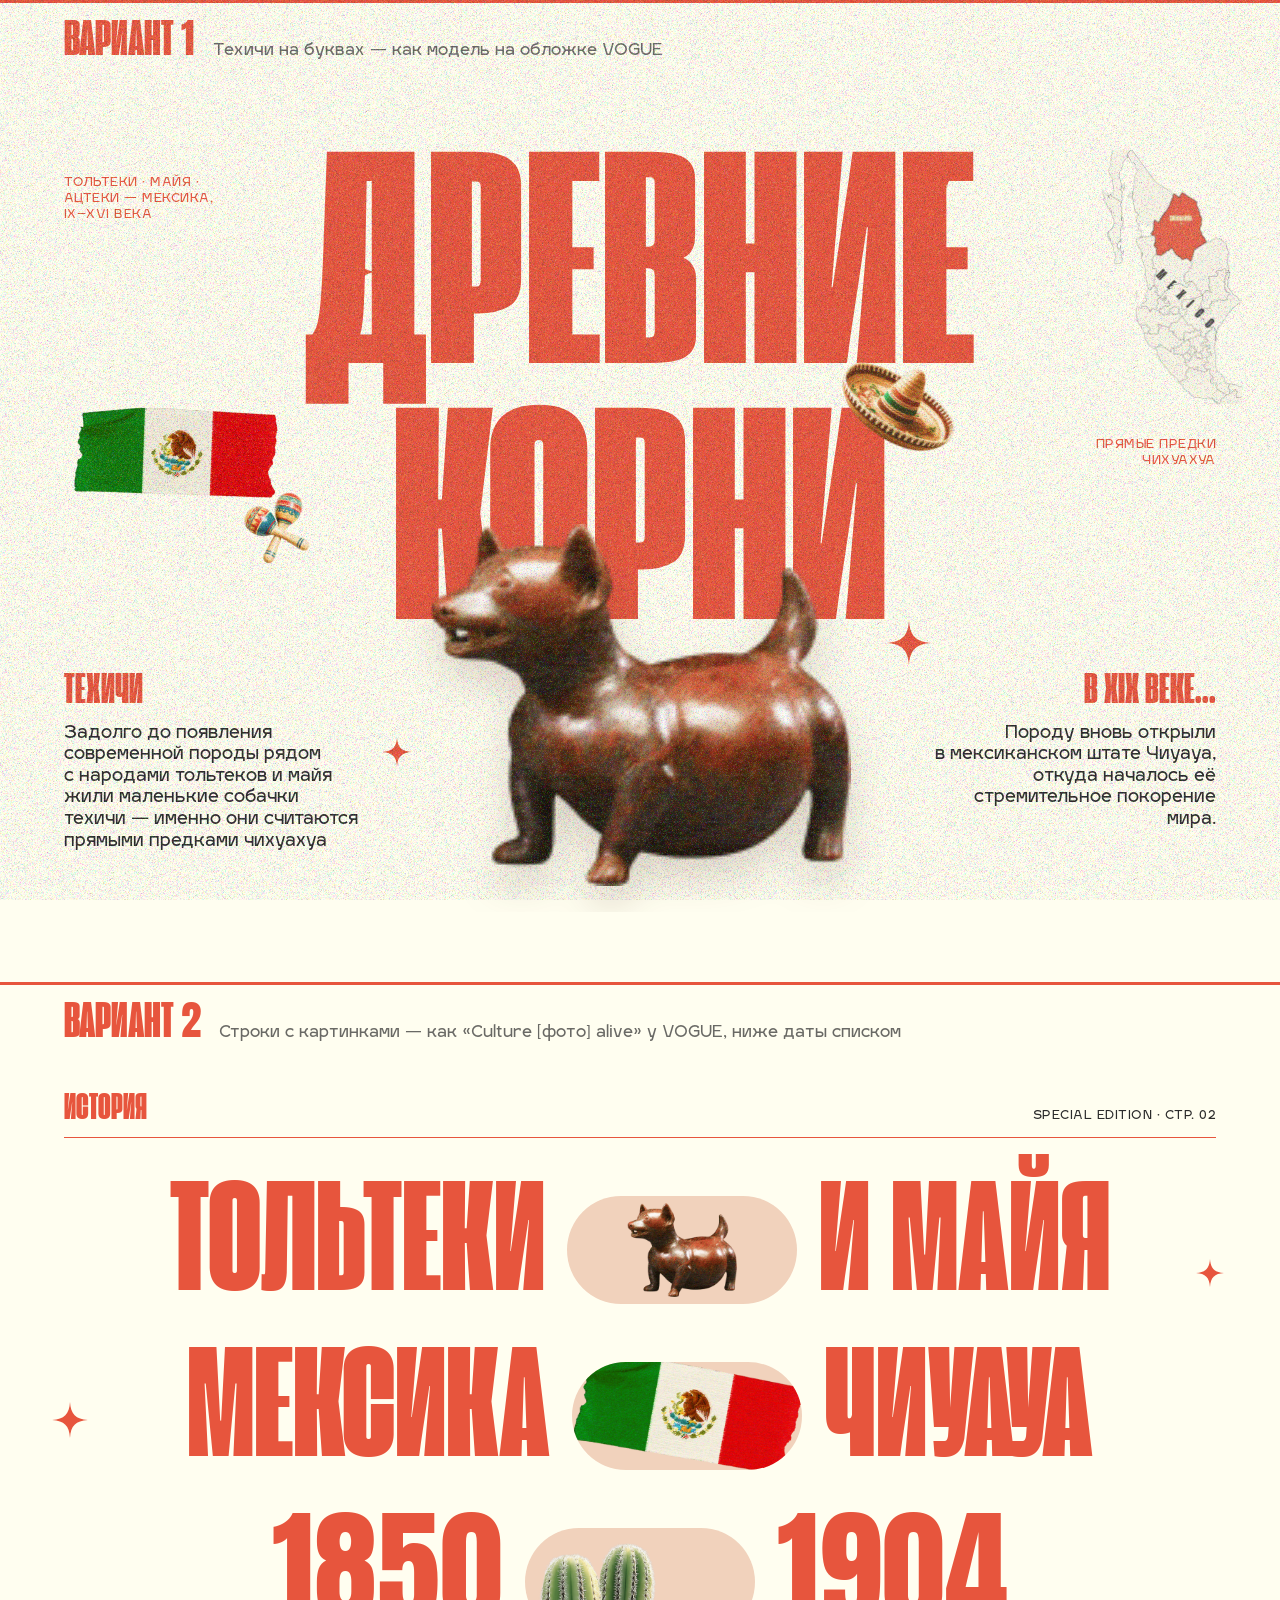
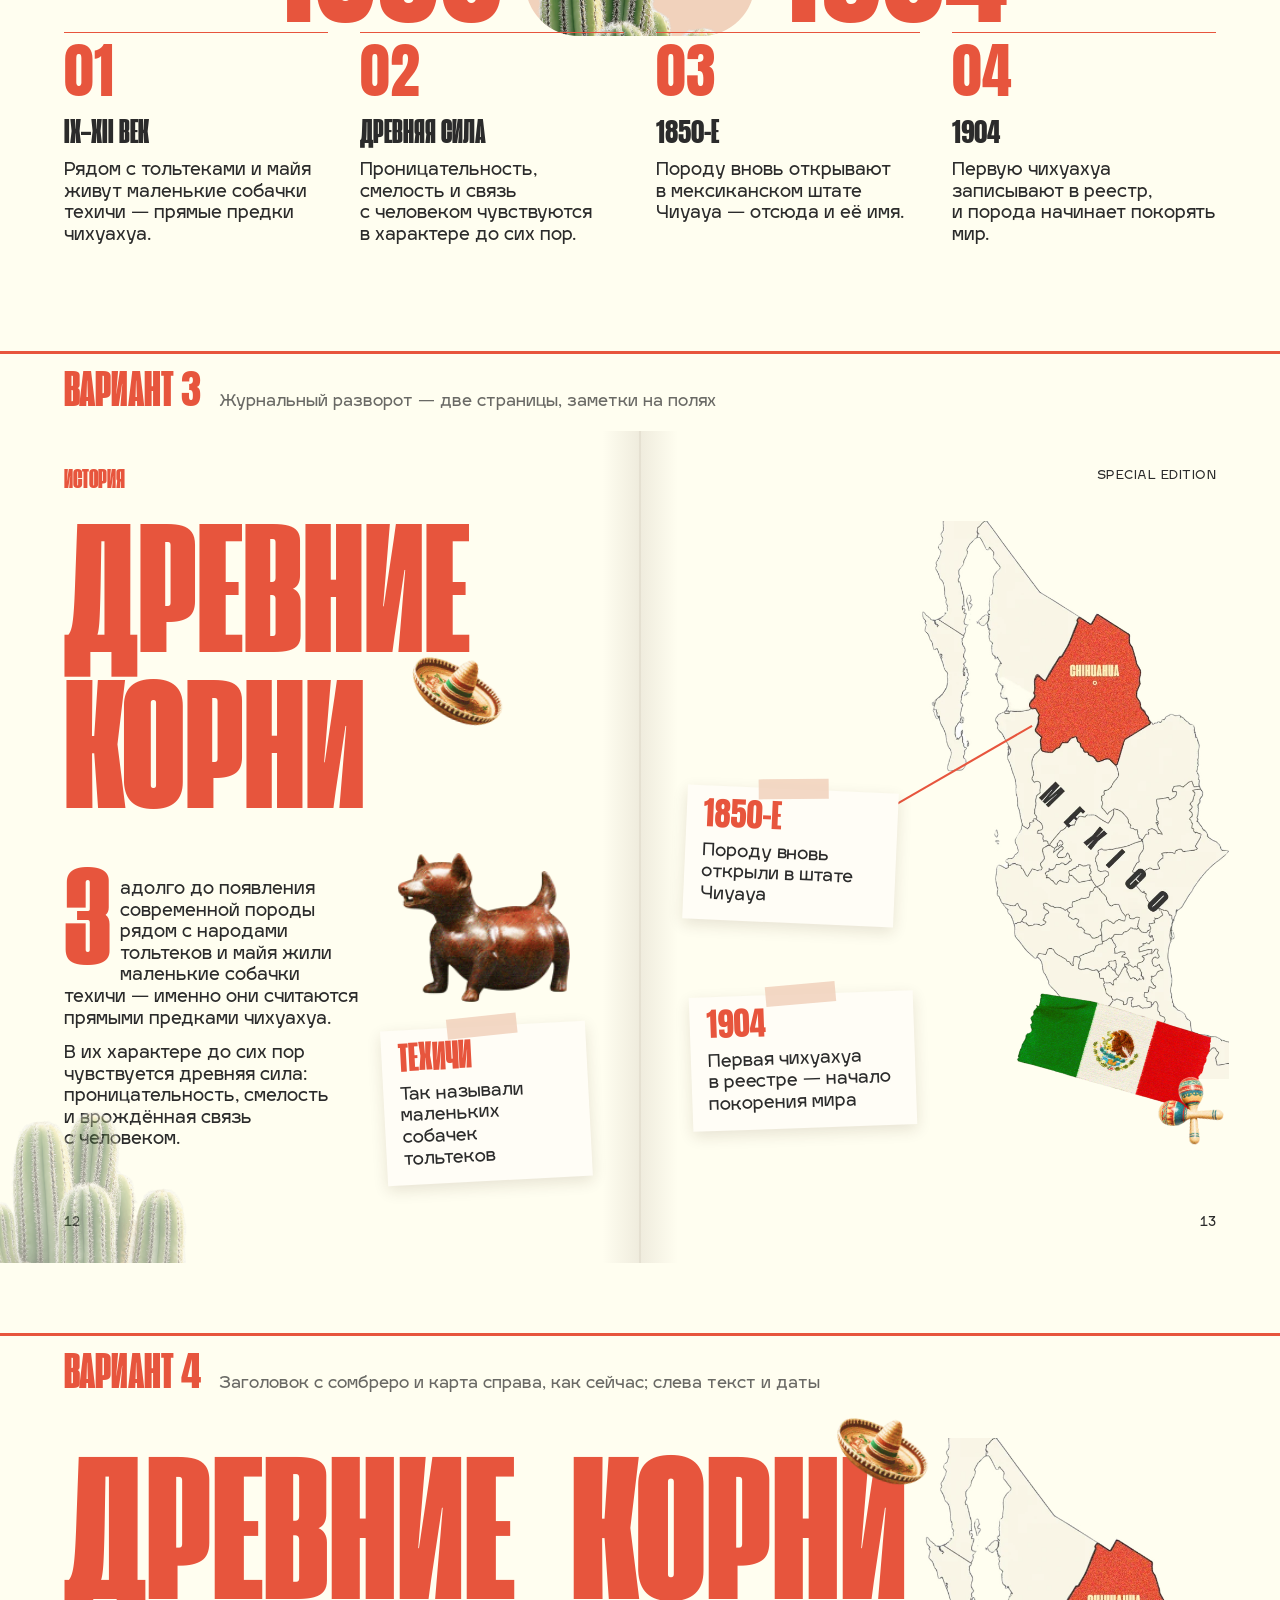
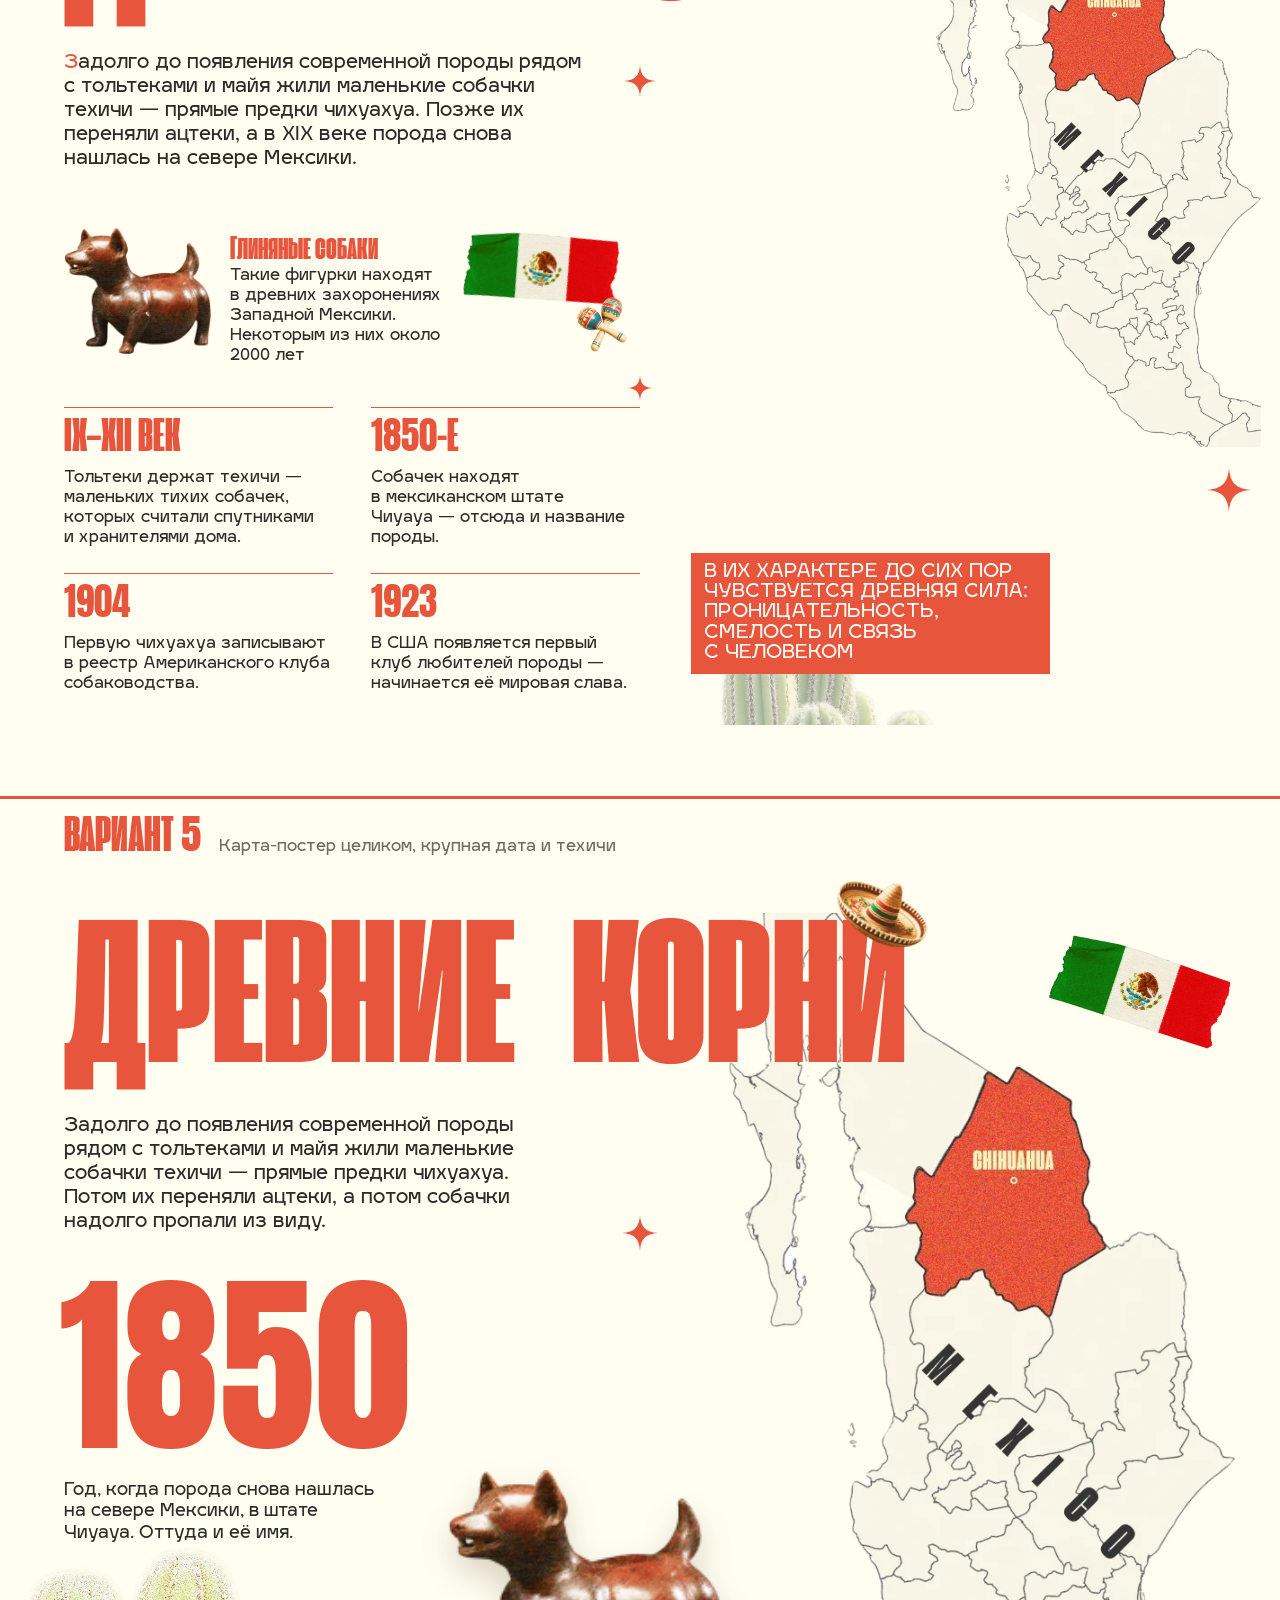
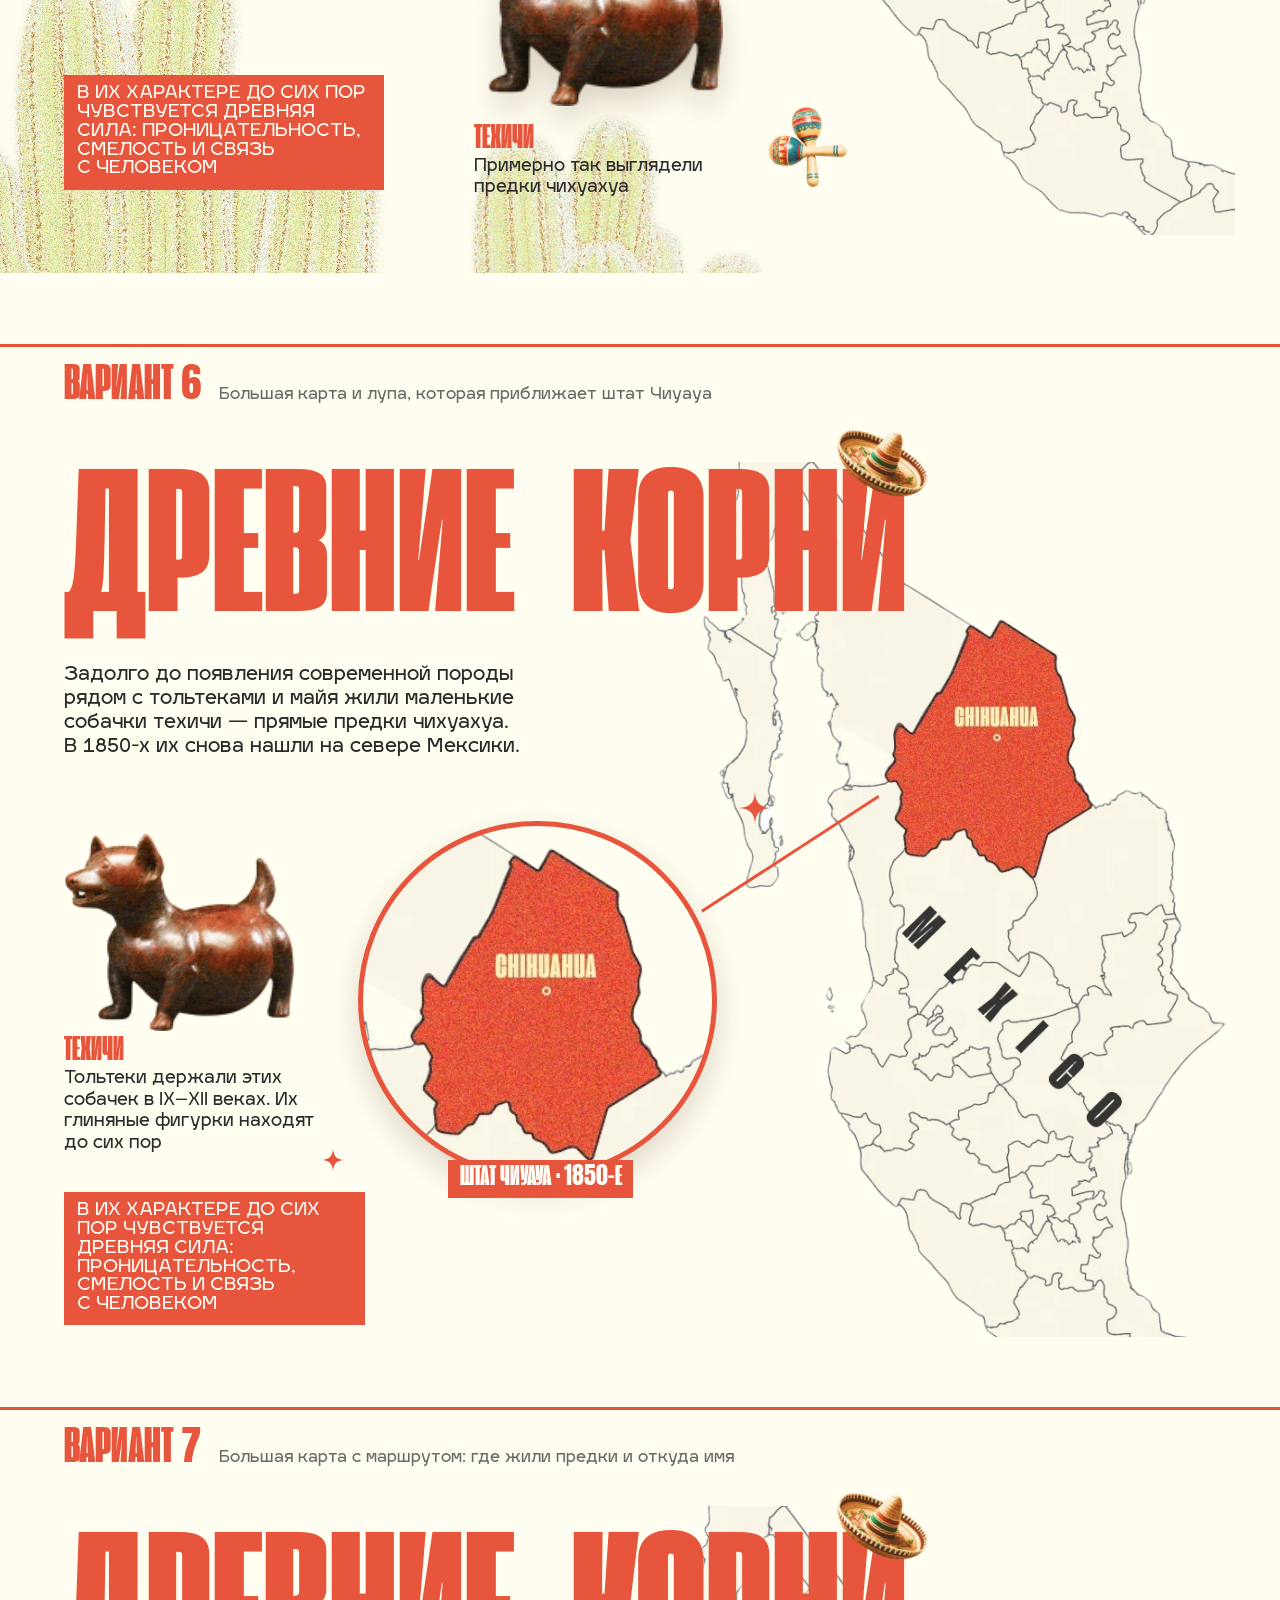
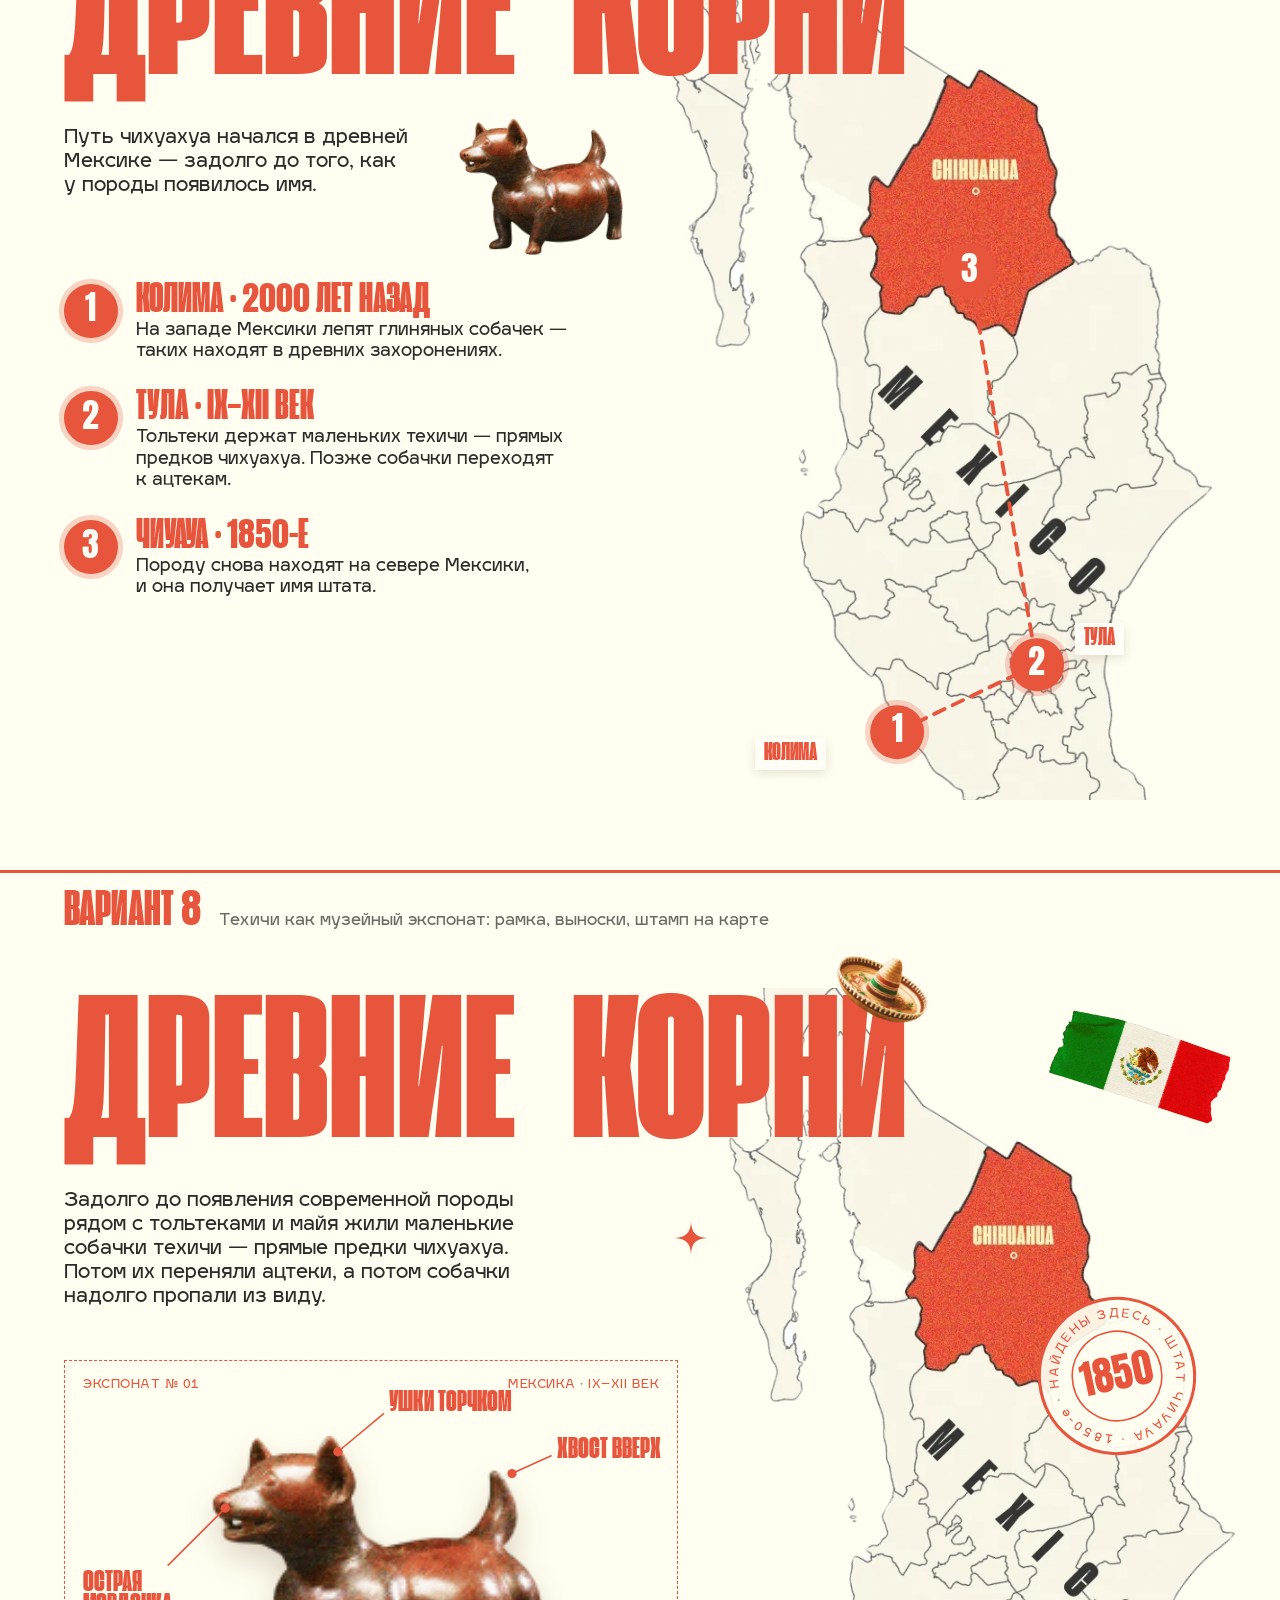
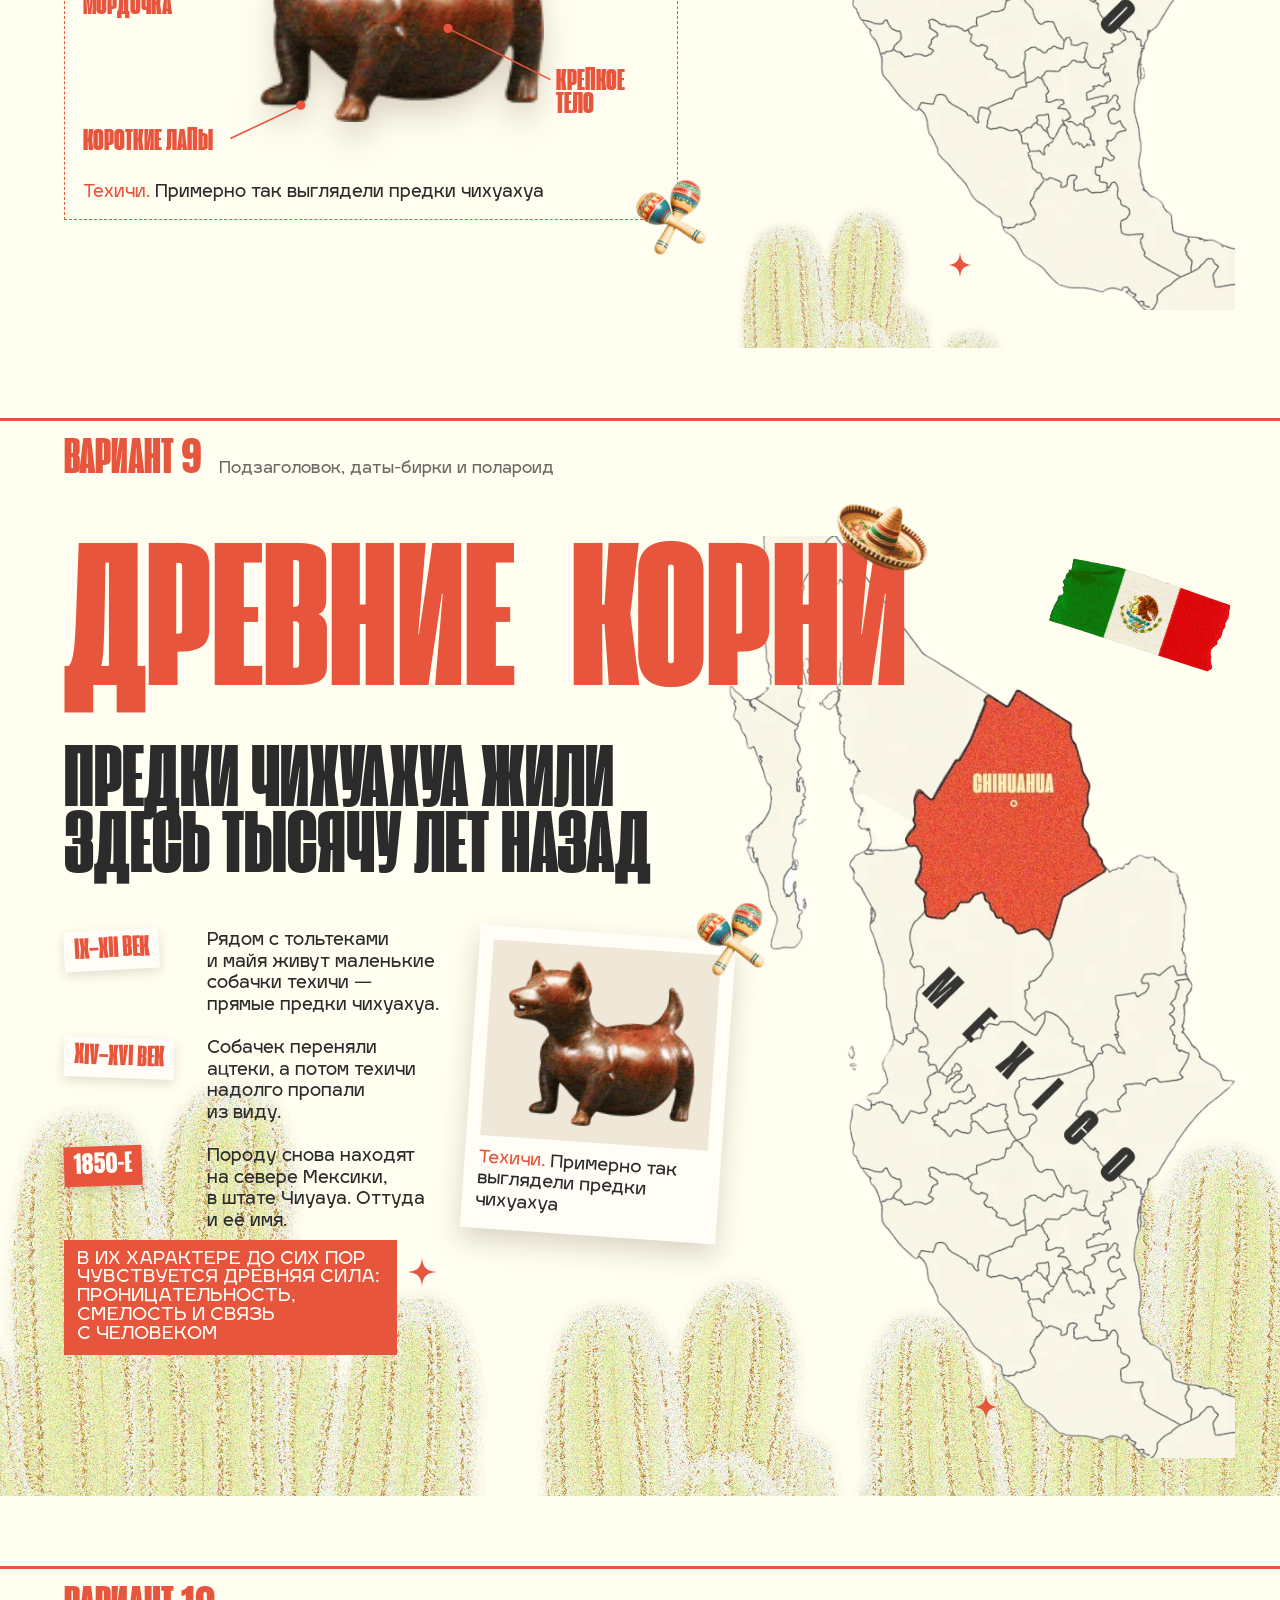
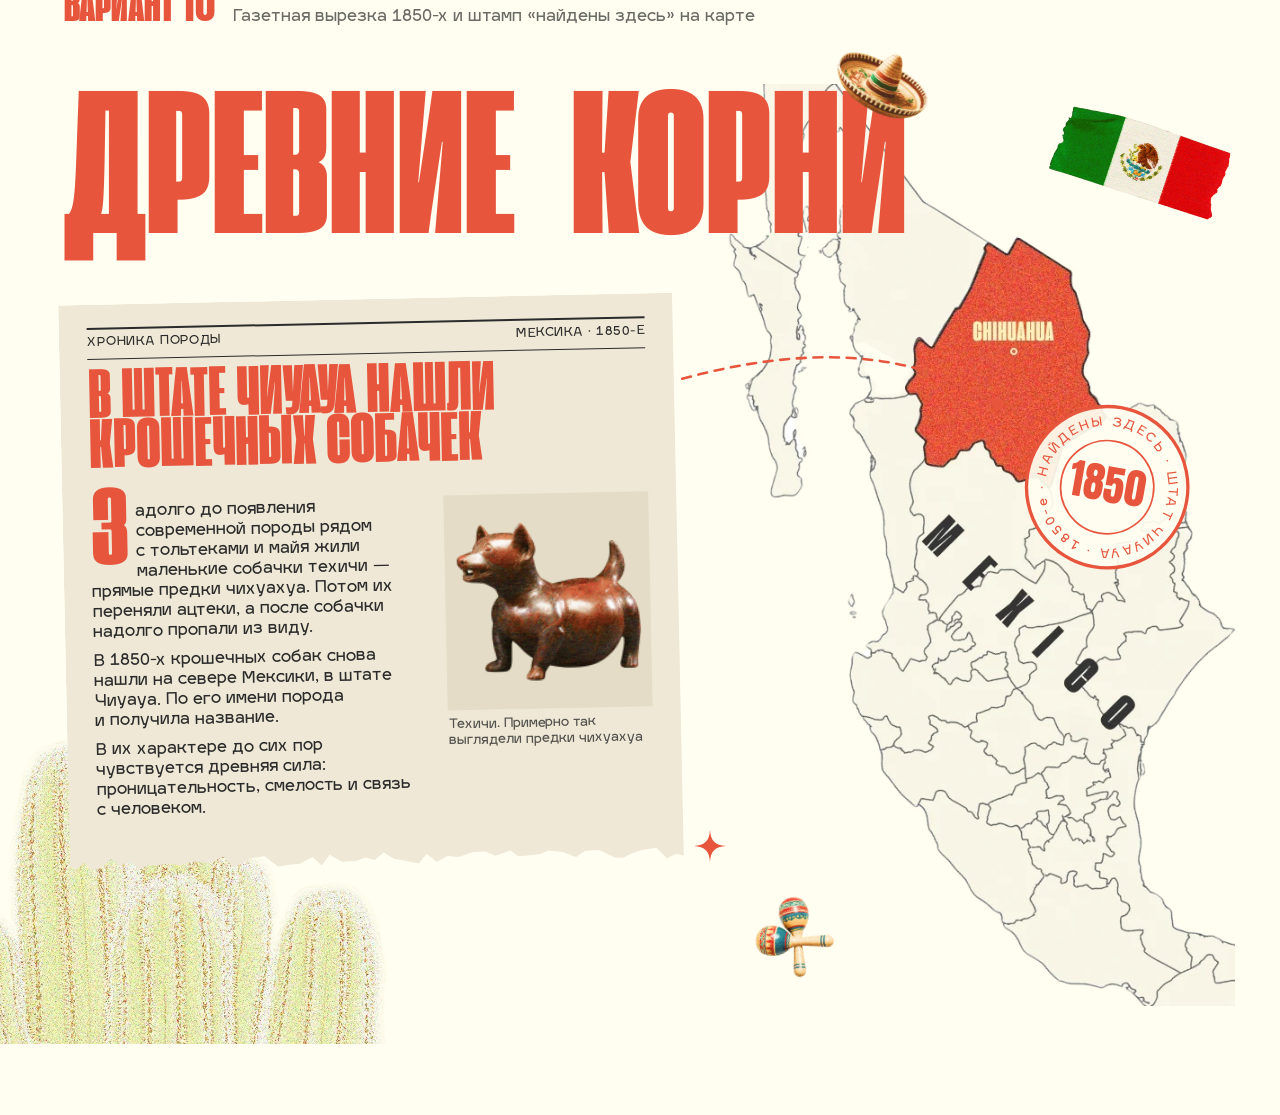
==== commit c8f42385: "History preview: paler mockup-style cacti as a band along the bottom of variant 9 Co-Authored-By: Cl" ====
--- a/history-variants.html
+++ b/history-variants.html
@@ -194,8 +194,9 @@
 .v9 .pol b { color: var(--red); font-weight: 400; }
 .v9 .quote { left: calc(100 * var(--u)); top: calc(1160 * var(--u)); width: calc(520 * var(--u)); background: var(--red); color: var(--white); font: 400 calc(28 * var(--u))/1.05 var(--body); text-transform: uppercase; padding: calc(16 * var(--u)) calc(20 * var(--u)); z-index: 3; }
 .v9 .mar { left: calc(1085 * var(--u)); top: calc(625 * var(--u)); rotate: 22deg; }
-.v9 .cac { left: calc(560 * var(--u)); width: calc(720 * var(--u)); }
-.v9 .cac--2 { left: calc(-20 * var(--u)); width: calc(560 * var(--u)); }
+.v9 .cac { z-index: 0; left: calc(-40 * var(--u)); width: calc(900 * var(--u)); }
+.v9 .cac--2 { left: calc(600 * var(--u)); width: calc(1000 * var(--u)); }
+.v9 .cac--3 { left: calc(1250 * var(--u)); width: calc(820 * var(--u)); }
 
 /* ---------- 10. Газетная вырезка и штамп на карте ---------- */
 .v10 .clip { left: calc(100 * var(--u)); top: calc(395 * var(--u)); width: calc(960 * var(--u)); padding: calc(36 * var(--u)) calc(44 * var(--u)) calc(64 * var(--u)); box-sizing: border-box; background: #EFE8D6; rotate: -1.2deg; z-index: 2; clip-path: polygon(0% 0%, 100% 0%, 100.0% 99.48%, 98.7% 99.13%, 97.2% 99.85%, 95.5% 97.98%, 93.2% 98.32%, 91.6% 98.82%, 90.1% 99.62%, 88.7% 99.53%, 86.2% 98.18%, 83.9% 98.24%, 82.4% 99.32%, 80.3% 98.39%, 77.9% 98.06%, 76.6% 98.67%, 74.5% 98.89%, 73.0% 98.96%, 71.7% 97.94%, 69.3% 98.80%, 67.7% 98.00%, 65.7% 98.06%, 63.3% 98.88%, 61.5% 98.68%, 59.7% 99.65%, 58.1% 98.21%, 56.8% 99.90%, 54.7% 99.38%, 52.8% 98.96%, 51.1% 97.81%, 49.6% 99.09%, 48.1% 98.61%, 46.6% 99.22%, 44.3% 99.29%, 42.3% 98.01%, 41.0% 99.86%, 39.5% 98.32%, 37.4% 99.48%, 35.7% 99.61%, 33.9% 99.91%, 31.7% 98.03%, 29.2% 98.38%, 26.6% 99.96%, 25.0% 97.87%, 22.8% 99.10%, 20.2% 98.63%, 17.9% 99.35%, 16.4% 99.02%, 15.0% 99.16%, 12.5% 99.27%, 11.3% 99.90%, 9.8% 98.28%, 8.1% 99.36%, 6.8% 97.84%, 5.0% 99.54%, 3.7% 99.88%, 2.3% 98.51%, 0.9% 99.91%, 0% 99%); }
@@ -407,6 +408,9 @@
 <!-- ===================== 9 ===================== -->
 <h2 class="vhead"><b>Вариант 9</b><span>Подзаголовок, даты-бирки и полароид</span></h2>
 <section class="vb v9">
+  <img class="cac" src="assets/cactus-pale.webp" alt="">
+  <img class="cac cac--2" src="assets/cactus-pale-2.webp" alt="">
+  <img class="cac cac--3" src="assets/cactus-pale-3.webp" alt="">
   <img class="bigmap" src="assets/map.webp" alt="Карта Мексики, штат Чиуауа выделен">
   <h3 class="d ttl">Древние&nbsp; корни</h3>
   <img class="som" src="assets/sombrero.png" alt="">
@@ -420,8 +424,6 @@
   <p class="quote">В их характере до сих пор чувствуется древняя сила: проницательность, смелость и&nbsp;связь с&nbsp;человеком</p>
   <img class="flag" src="assets/flag.png" alt="">
   <img class="mar" src="assets/maracas.png" alt="">
-  <img class="cac" src="assets/cactus-pale.webp" alt="">
-  <img class="cac cac--2" src="assets/cactus-pale-2.webp" alt="">
   <svg class="star" style="--x:660;--y:1210;--s:46" aria-hidden="true"><use href="#star"/></svg>
   <svg class="star" style="--x:1540;--y:1420;--s:40" aria-hidden="true"><use href="#star"/></svg>
 </section>
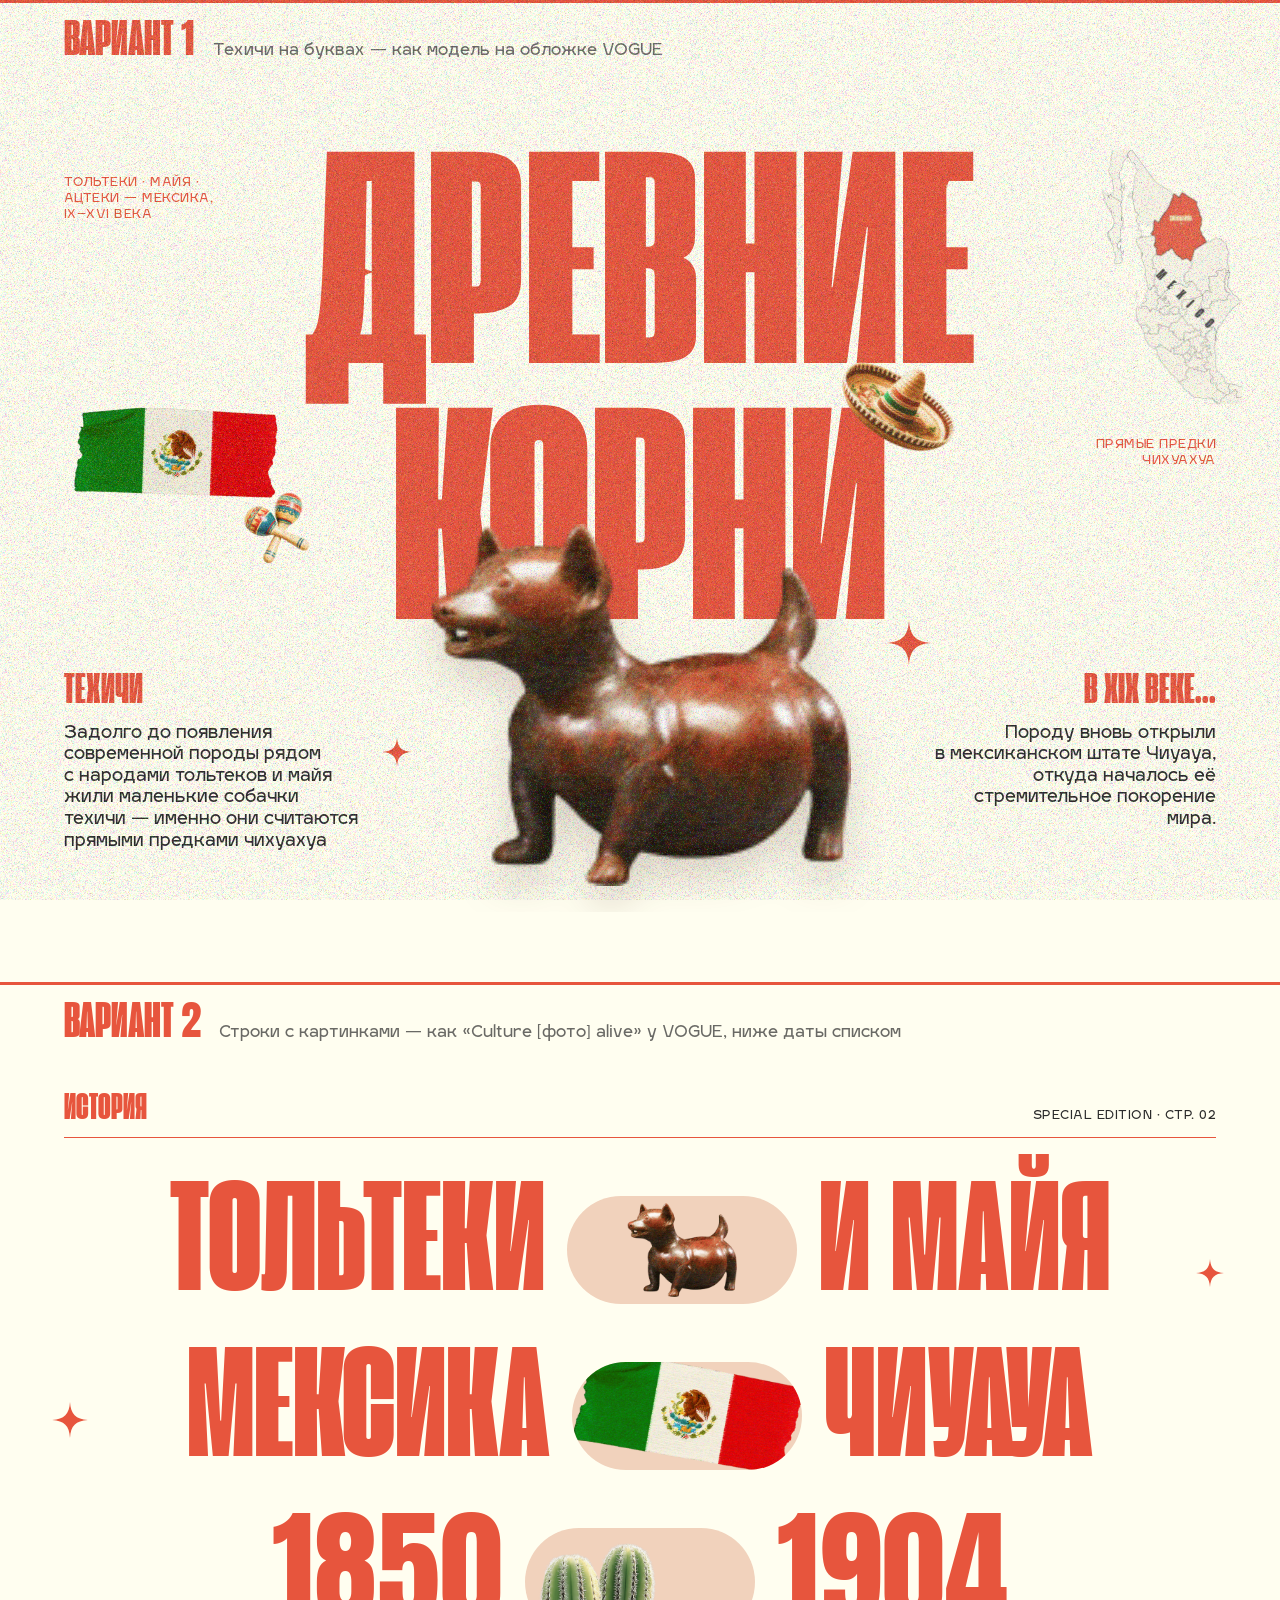
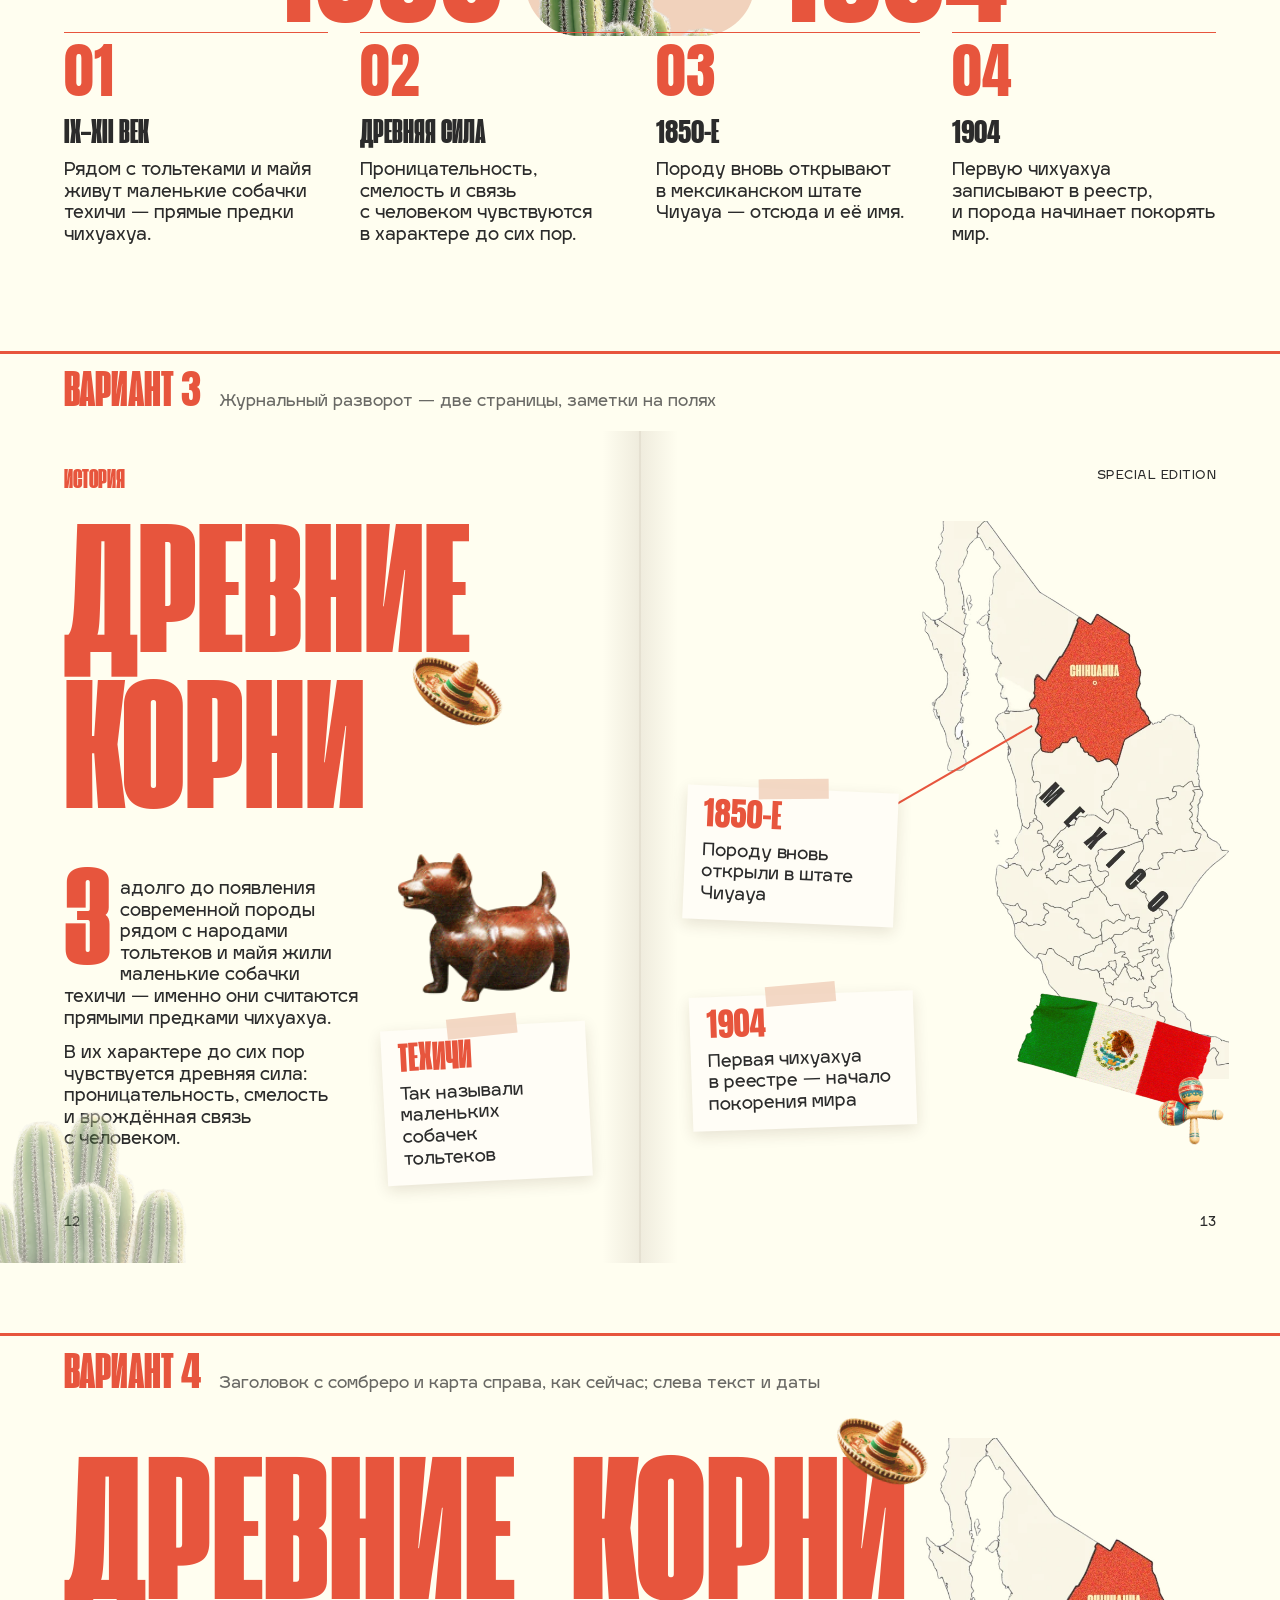
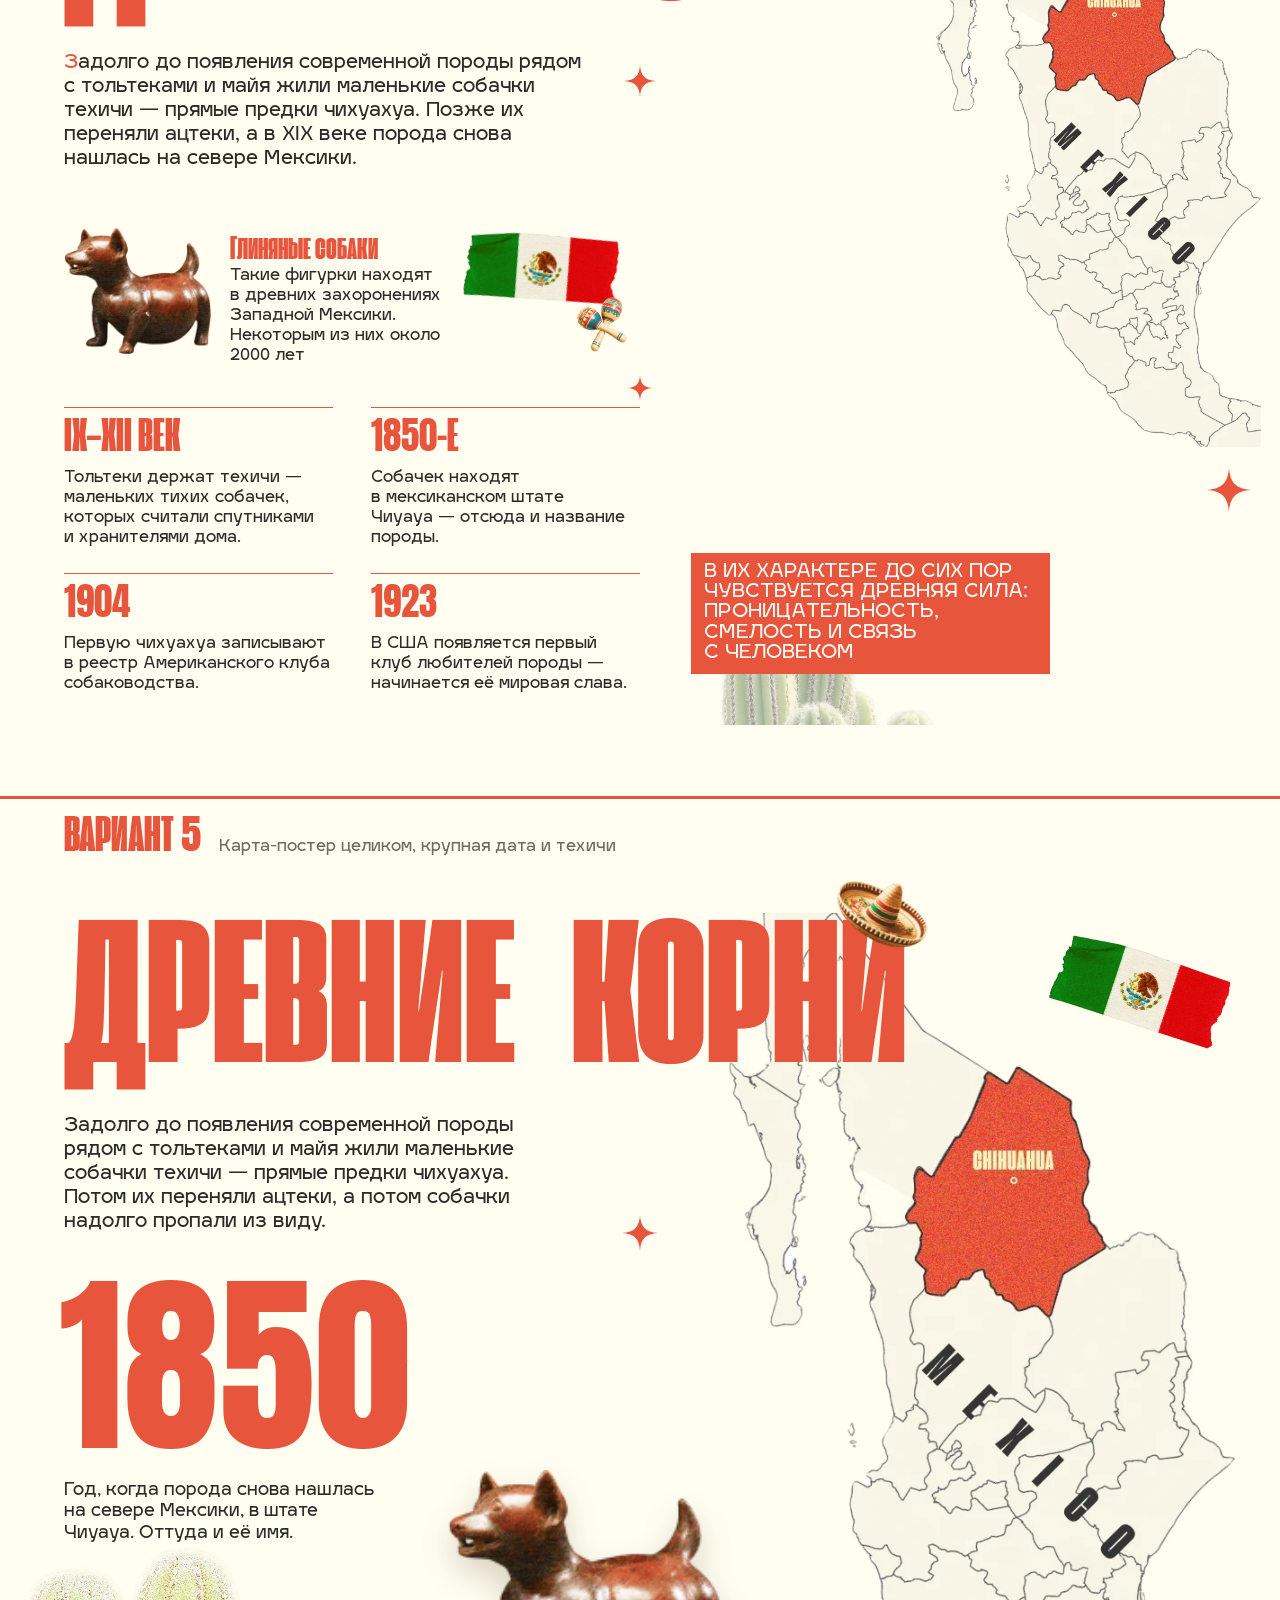
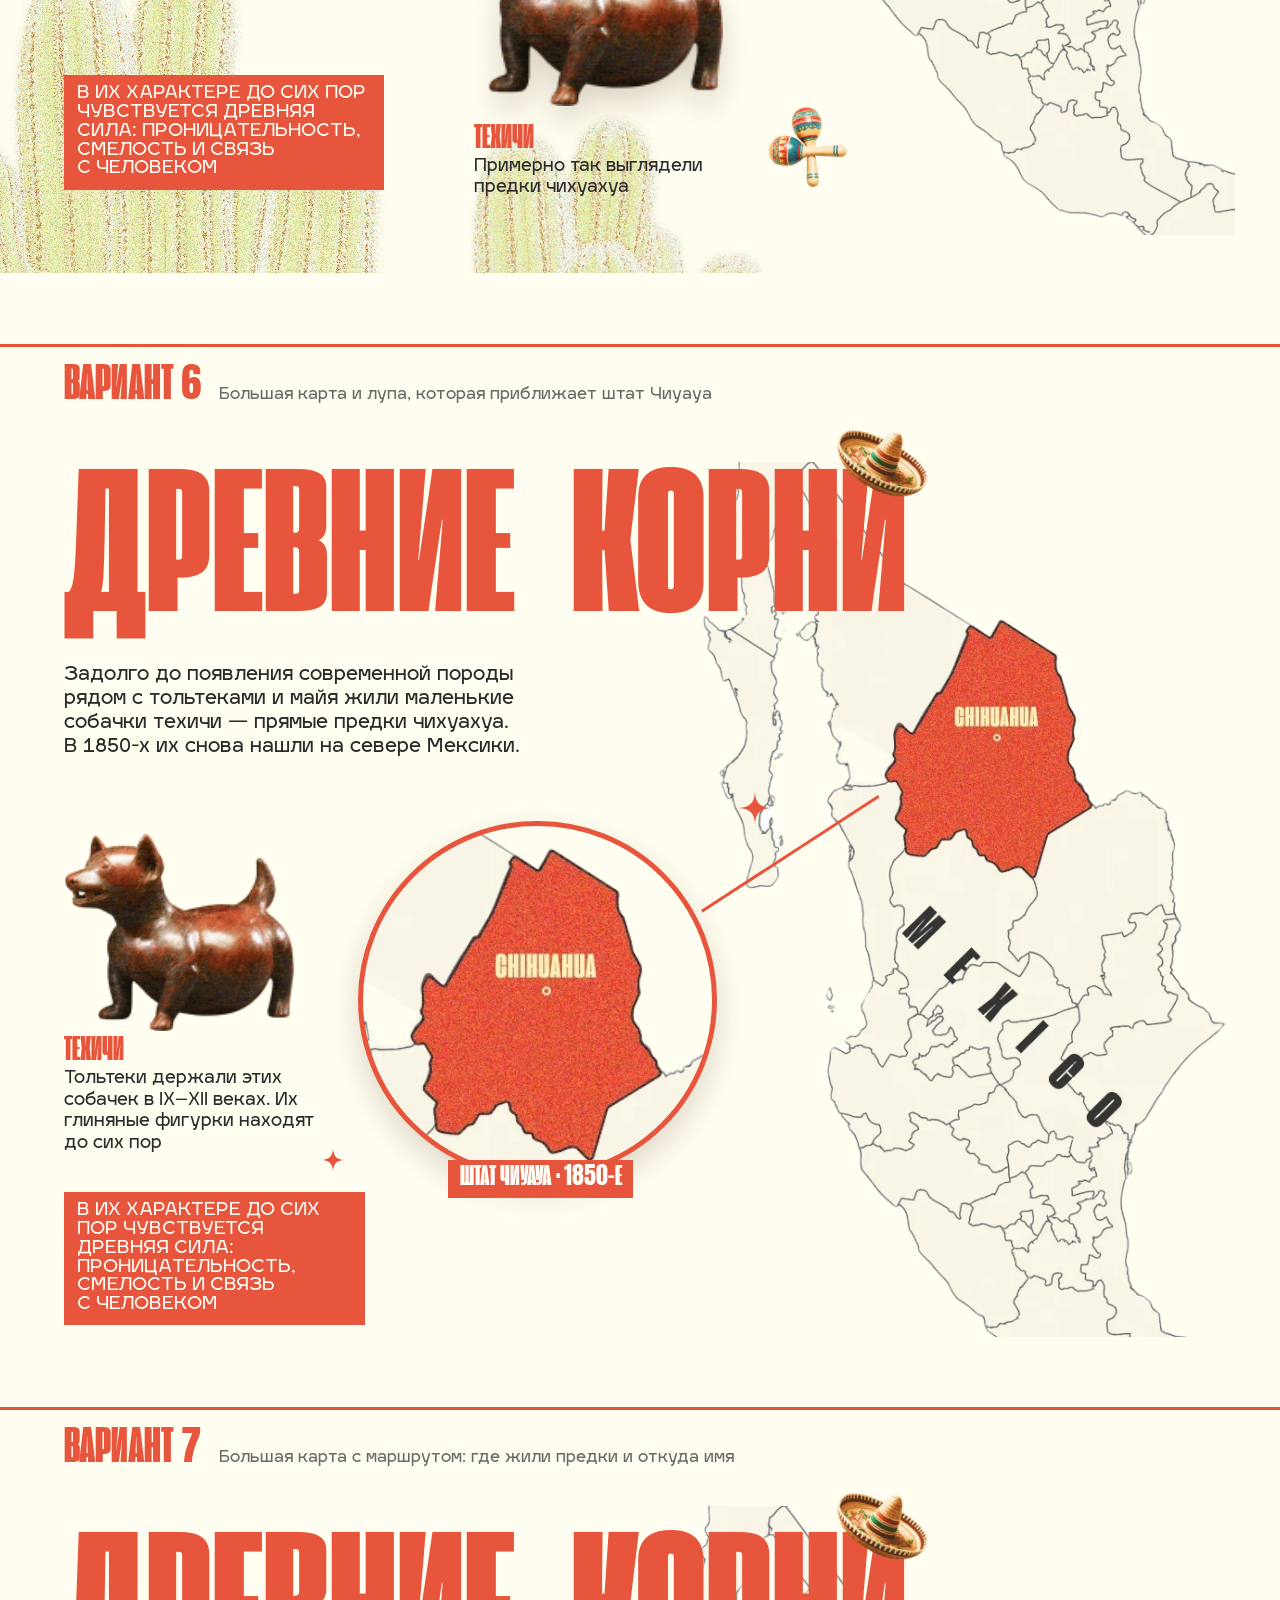
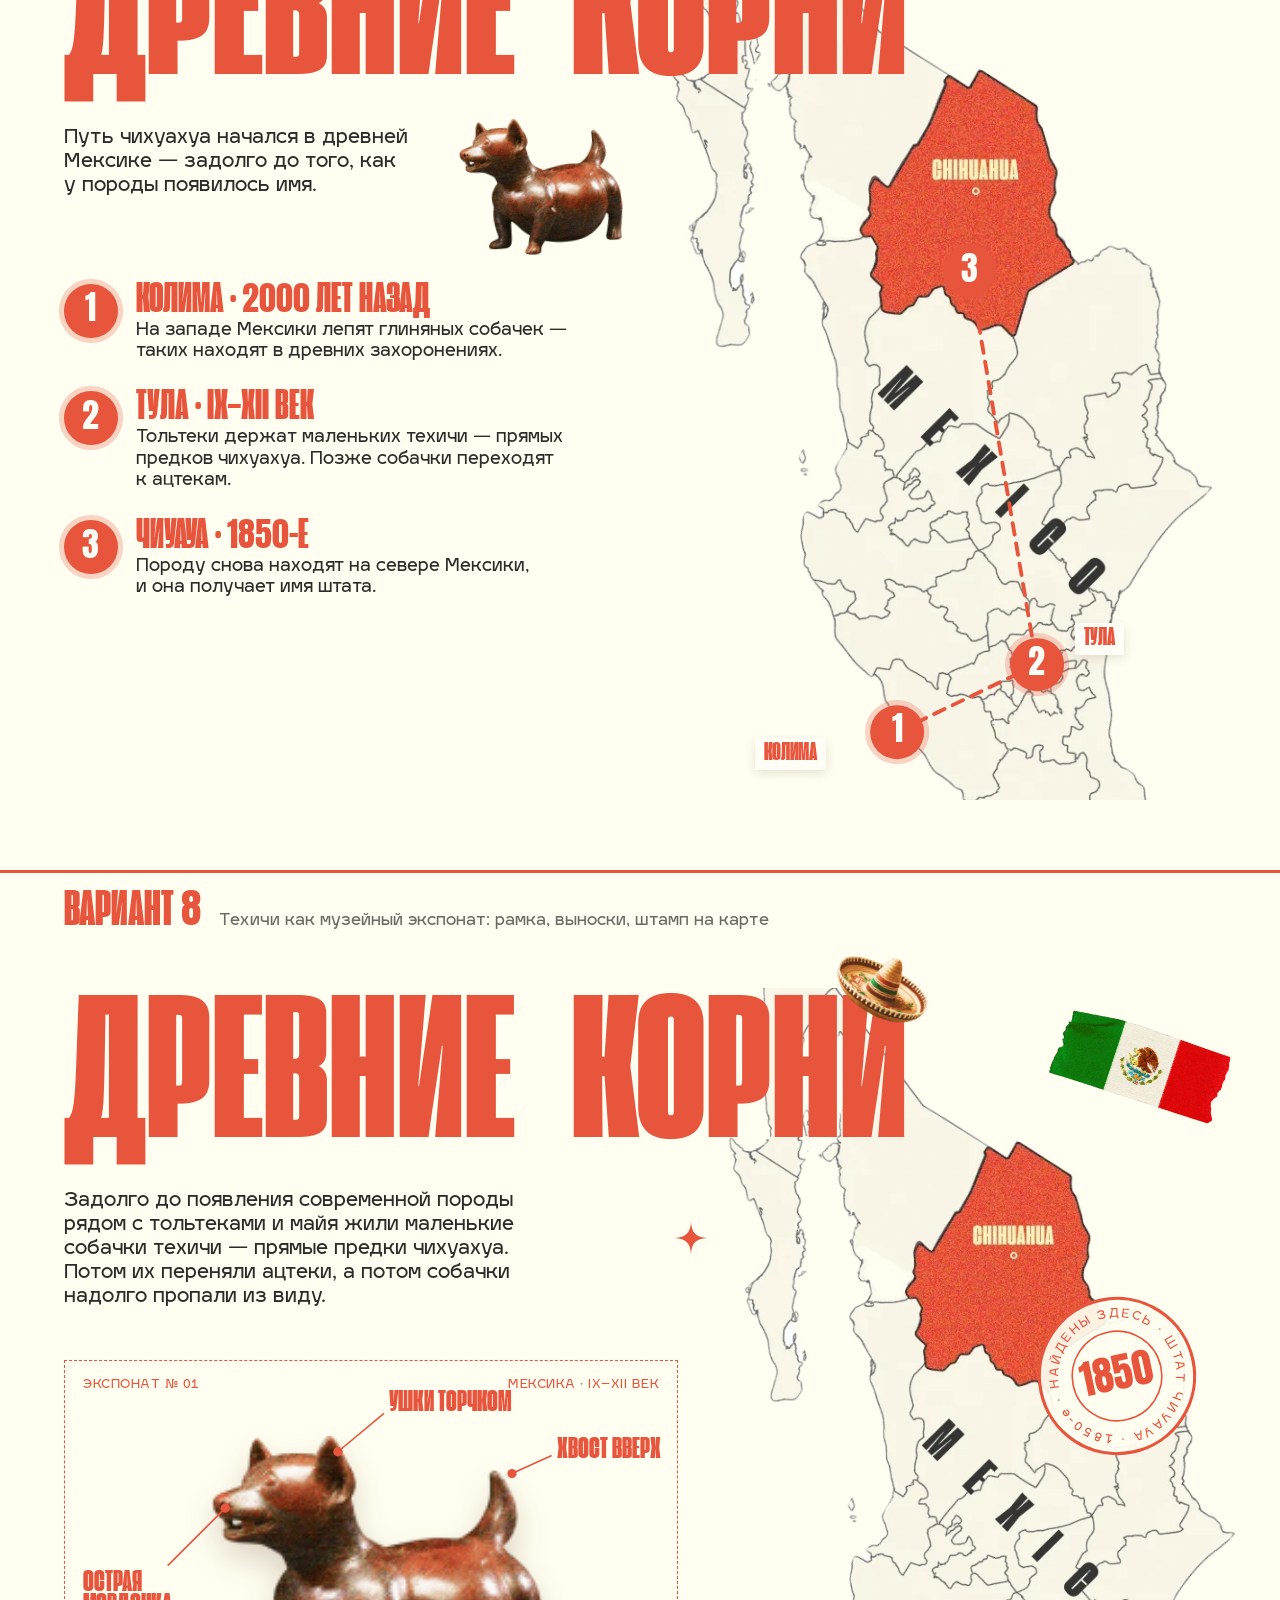
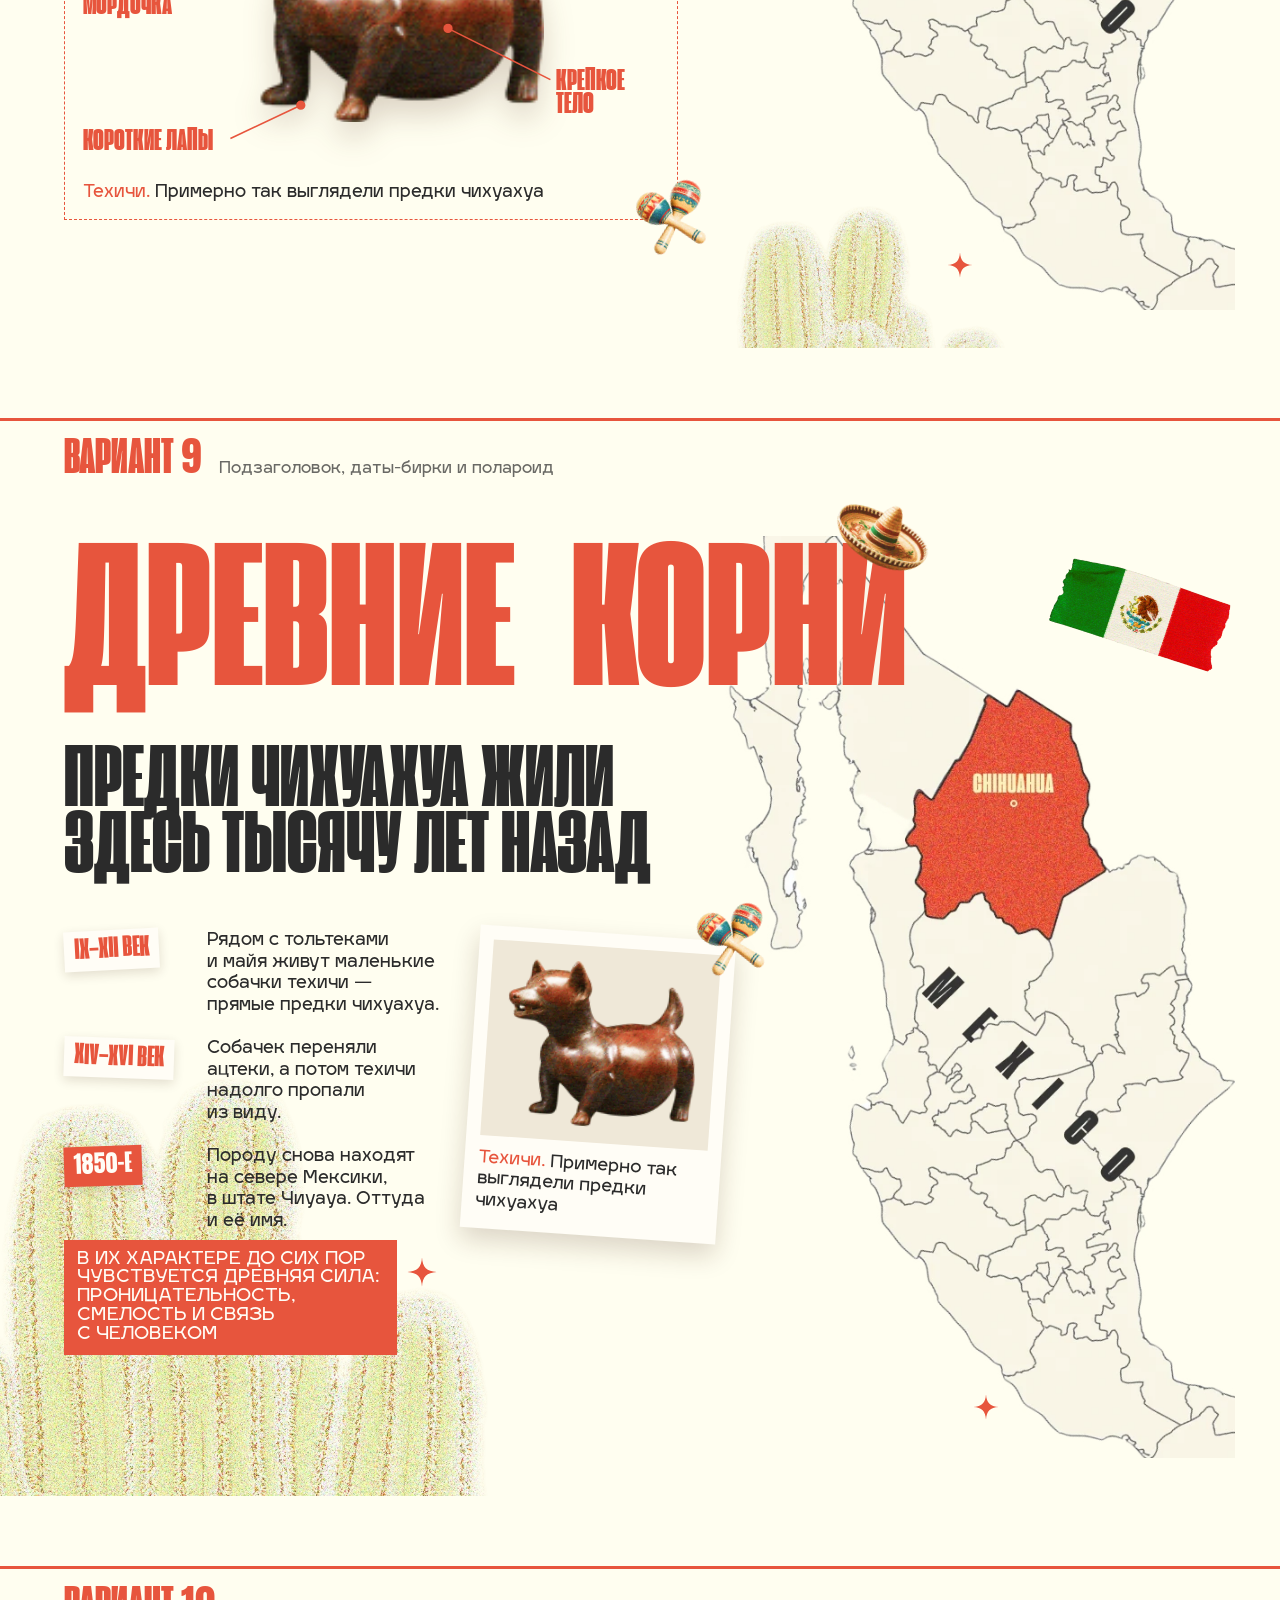
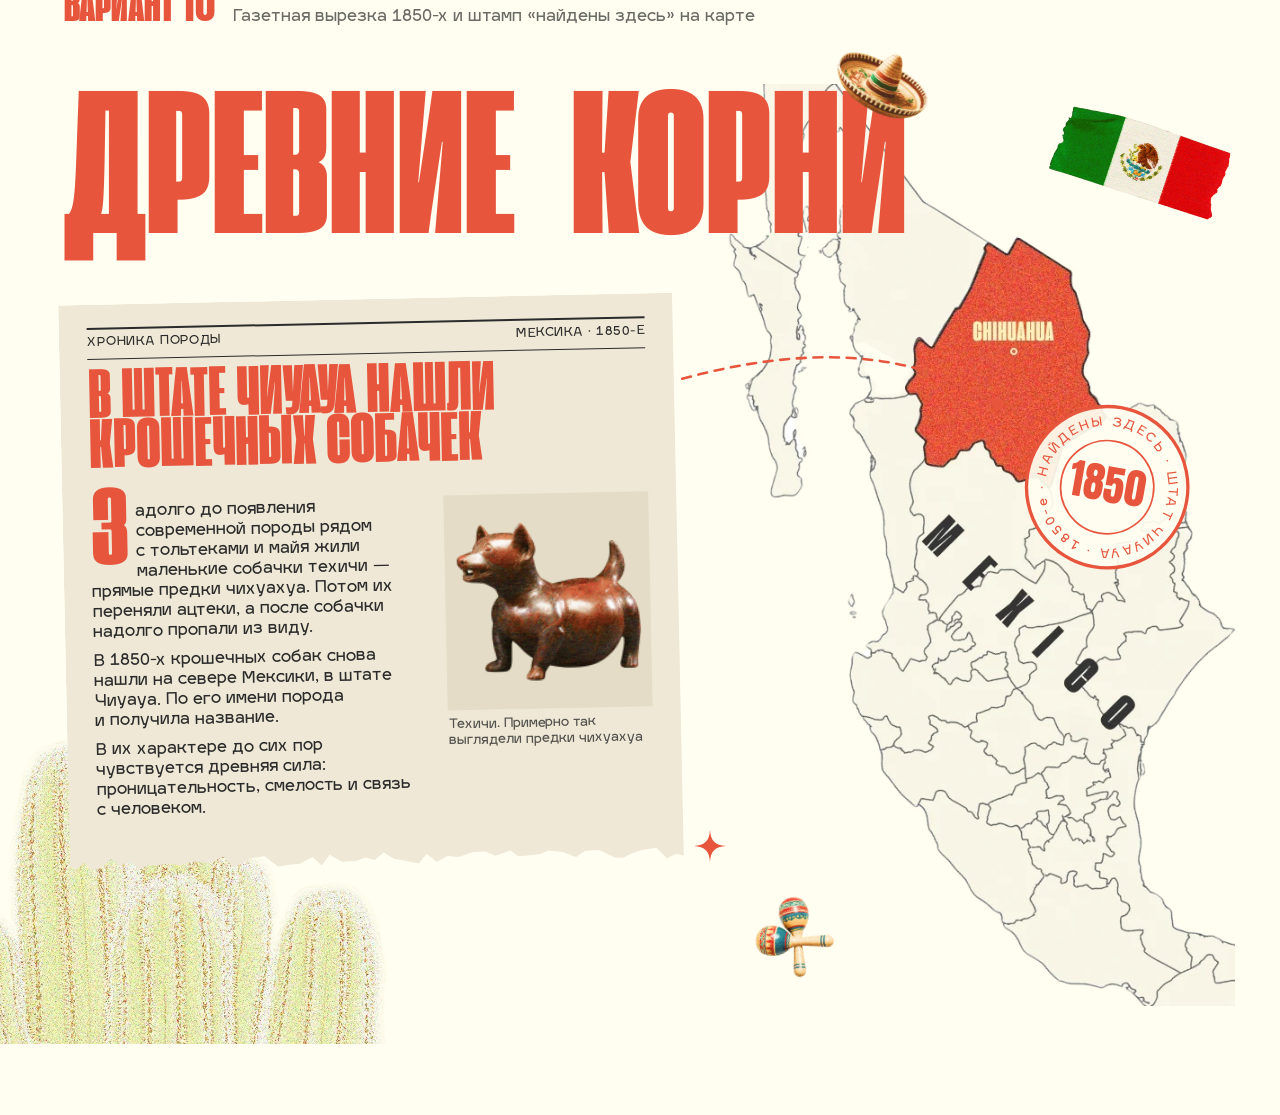
==== commit 3b037070: "History preview: variant 9 keeps only the left cacti Co-Authored-By: Claude Opus 5.5 <noreply@anthro" ====
--- a/history-variants.html
+++ b/history-variants.html
@@ -195,8 +195,6 @@
 .v9 .quote { left: calc(100 * var(--u)); top: calc(1160 * var(--u)); width: calc(520 * var(--u)); background: var(--red); color: var(--white); font: 400 calc(28 * var(--u))/1.05 var(--body); text-transform: uppercase; padding: calc(16 * var(--u)) calc(20 * var(--u)); z-index: 3; }
 .v9 .mar { left: calc(1085 * var(--u)); top: calc(625 * var(--u)); rotate: 22deg; }
 .v9 .cac { z-index: 0; left: calc(-40 * var(--u)); width: calc(900 * var(--u)); }
-.v9 .cac--2 { left: calc(600 * var(--u)); width: calc(1000 * var(--u)); }
-.v9 .cac--3 { left: calc(1250 * var(--u)); width: calc(820 * var(--u)); }
 
 /* ---------- 10. Газетная вырезка и штамп на карте ---------- */
 .v10 .clip { left: calc(100 * var(--u)); top: calc(395 * var(--u)); width: calc(960 * var(--u)); padding: calc(36 * var(--u)) calc(44 * var(--u)) calc(64 * var(--u)); box-sizing: border-box; background: #EFE8D6; rotate: -1.2deg; z-index: 2; clip-path: polygon(0% 0%, 100% 0%, 100.0% 99.48%, 98.7% 99.13%, 97.2% 99.85%, 95.5% 97.98%, 93.2% 98.32%, 91.6% 98.82%, 90.1% 99.62%, 88.7% 99.53%, 86.2% 98.18%, 83.9% 98.24%, 82.4% 99.32%, 80.3% 98.39%, 77.9% 98.06%, 76.6% 98.67%, 74.5% 98.89%, 73.0% 98.96%, 71.7% 97.94%, 69.3% 98.80%, 67.7% 98.00%, 65.7% 98.06%, 63.3% 98.88%, 61.5% 98.68%, 59.7% 99.65%, 58.1% 98.21%, 56.8% 99.90%, 54.7% 99.38%, 52.8% 98.96%, 51.1% 97.81%, 49.6% 99.09%, 48.1% 98.61%, 46.6% 99.22%, 44.3% 99.29%, 42.3% 98.01%, 41.0% 99.86%, 39.5% 98.32%, 37.4% 99.48%, 35.7% 99.61%, 33.9% 99.91%, 31.7% 98.03%, 29.2% 98.38%, 26.6% 99.96%, 25.0% 97.87%, 22.8% 99.10%, 20.2% 98.63%, 17.9% 99.35%, 16.4% 99.02%, 15.0% 99.16%, 12.5% 99.27%, 11.3% 99.90%, 9.8% 98.28%, 8.1% 99.36%, 6.8% 97.84%, 5.0% 99.54%, 3.7% 99.88%, 2.3% 98.51%, 0.9% 99.91%, 0% 99%); }
@@ -409,8 +407,6 @@
 <h2 class="vhead"><b>Вариант 9</b><span>Подзаголовок, даты-бирки и полароид</span></h2>
 <section class="vb v9">
   <img class="cac" src="assets/cactus-pale.webp" alt="">
-  <img class="cac cac--2" src="assets/cactus-pale-2.webp" alt="">
-  <img class="cac cac--3" src="assets/cactus-pale-3.webp" alt="">
   <img class="bigmap" src="assets/map.webp" alt="Карта Мексики, штат Чиуауа выделен">
   <h3 class="d ttl">Древние&nbsp; корни</h3>
   <img class="som" src="assets/sombrero.png" alt="">
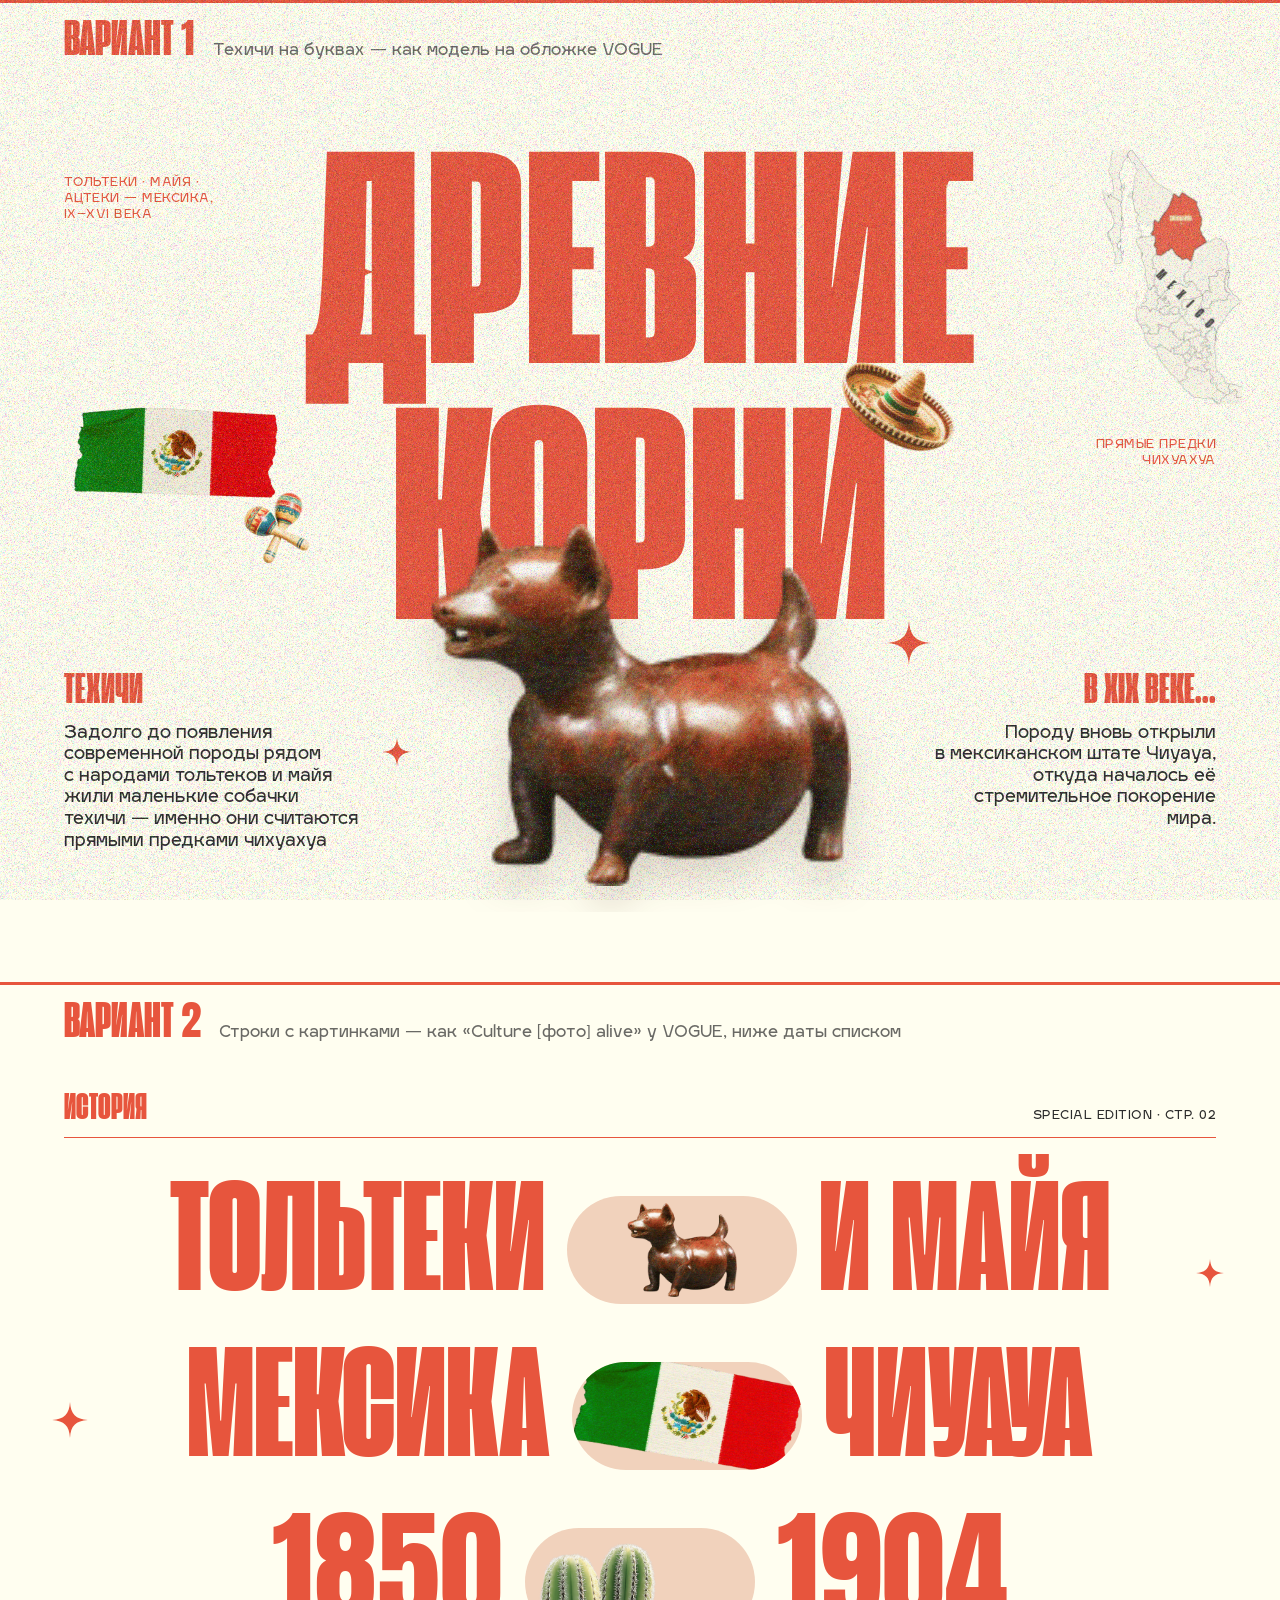
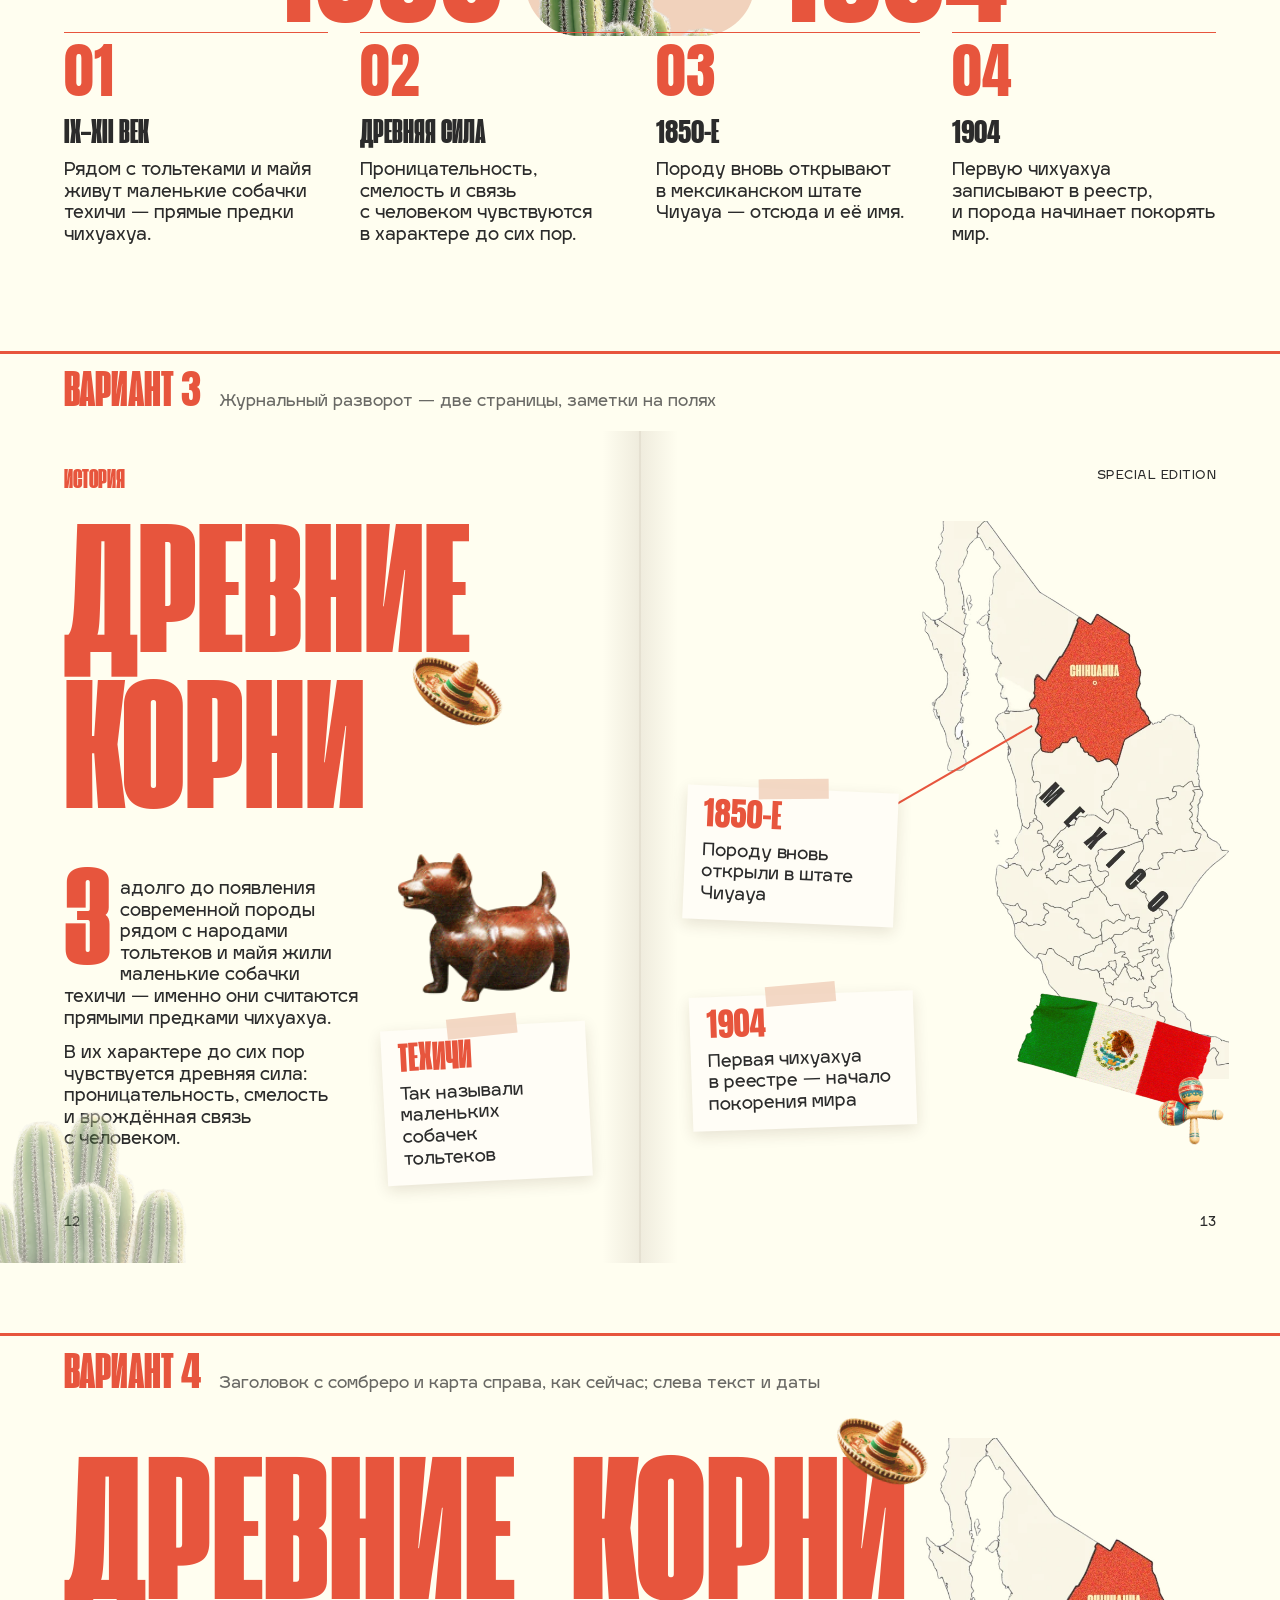
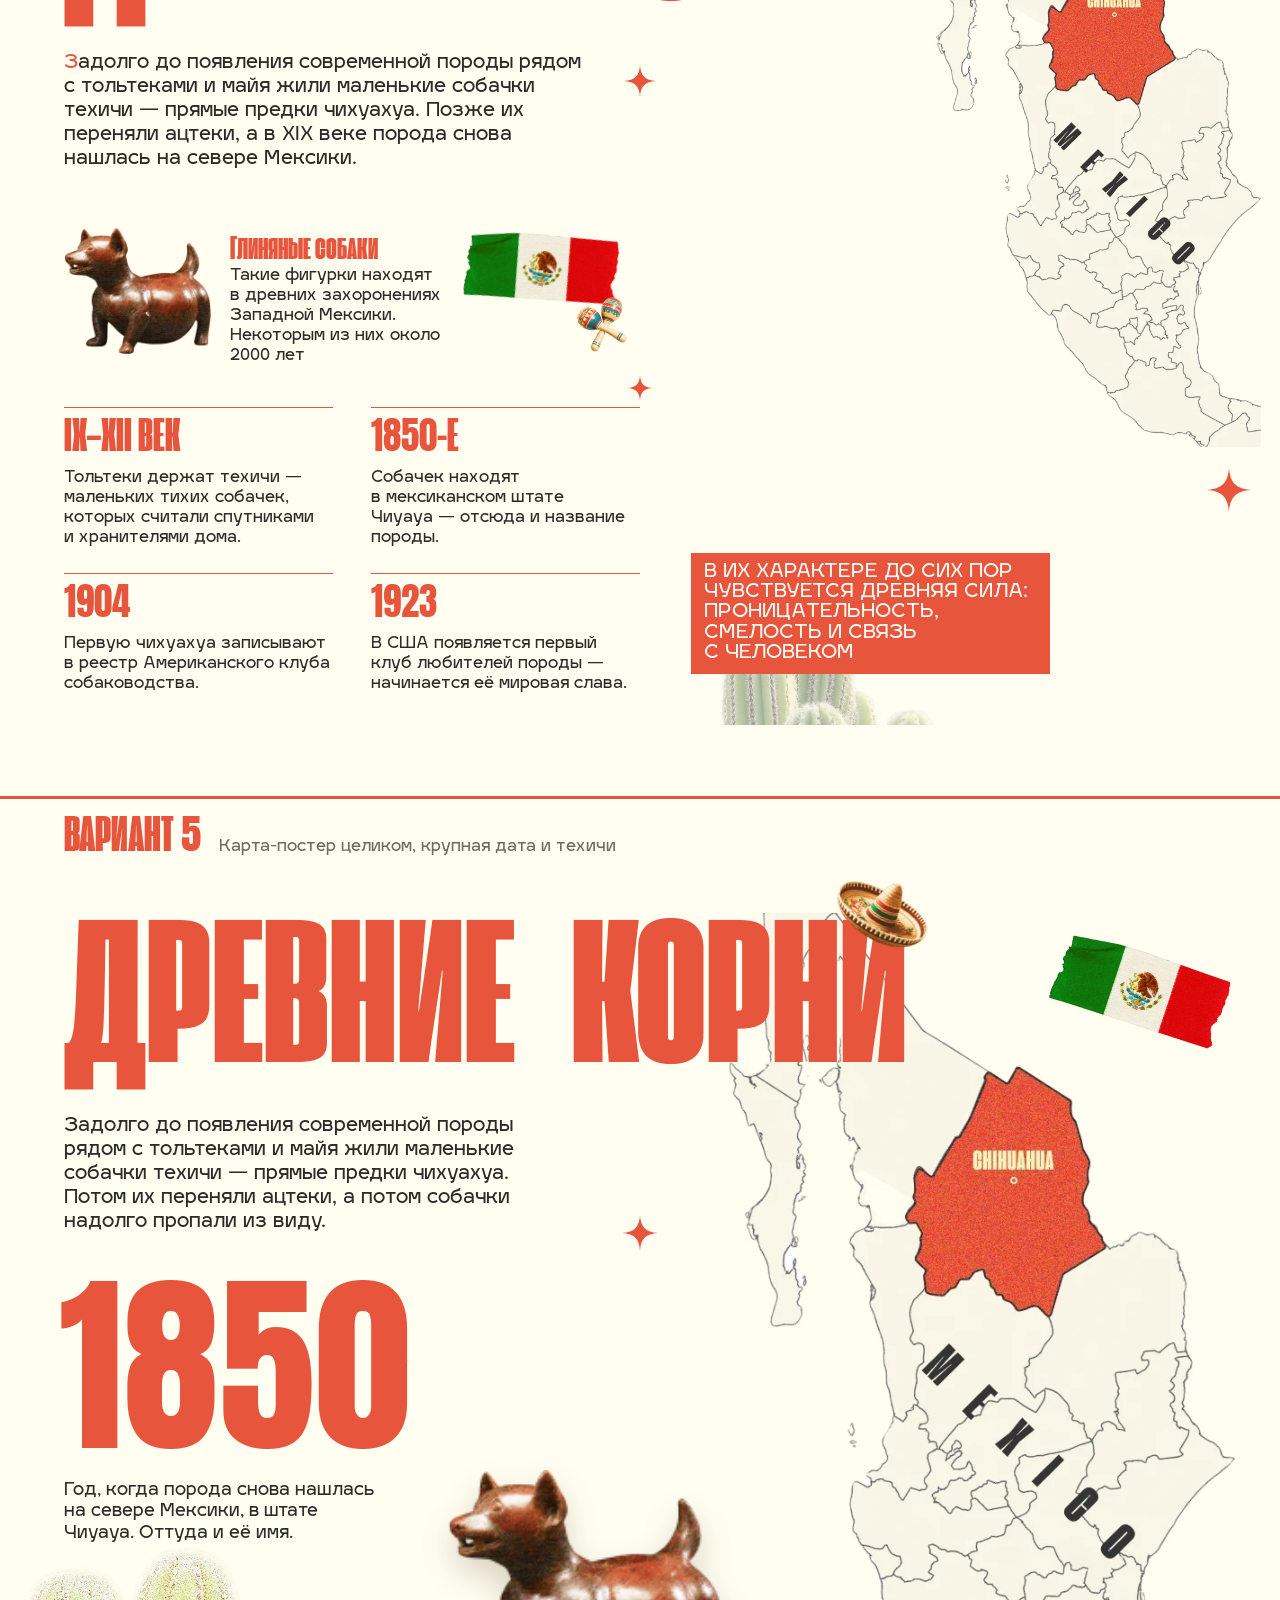
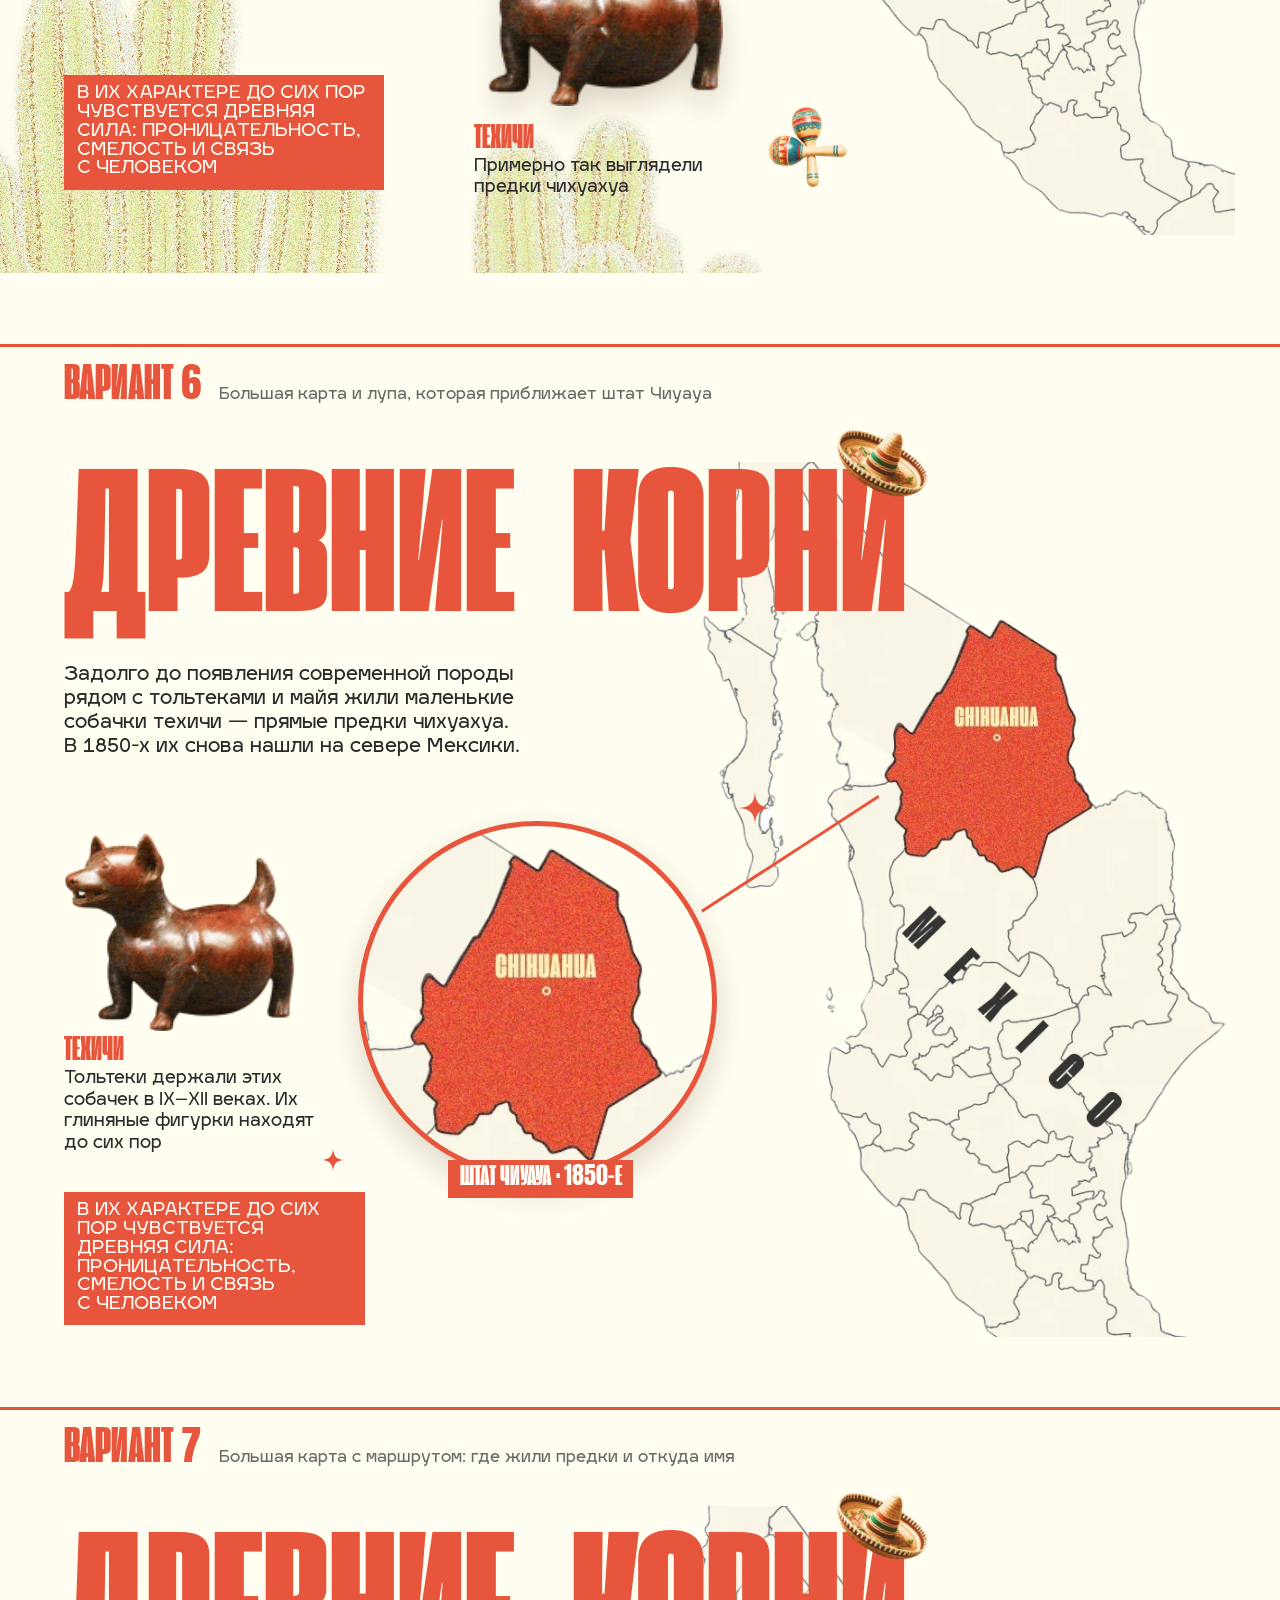
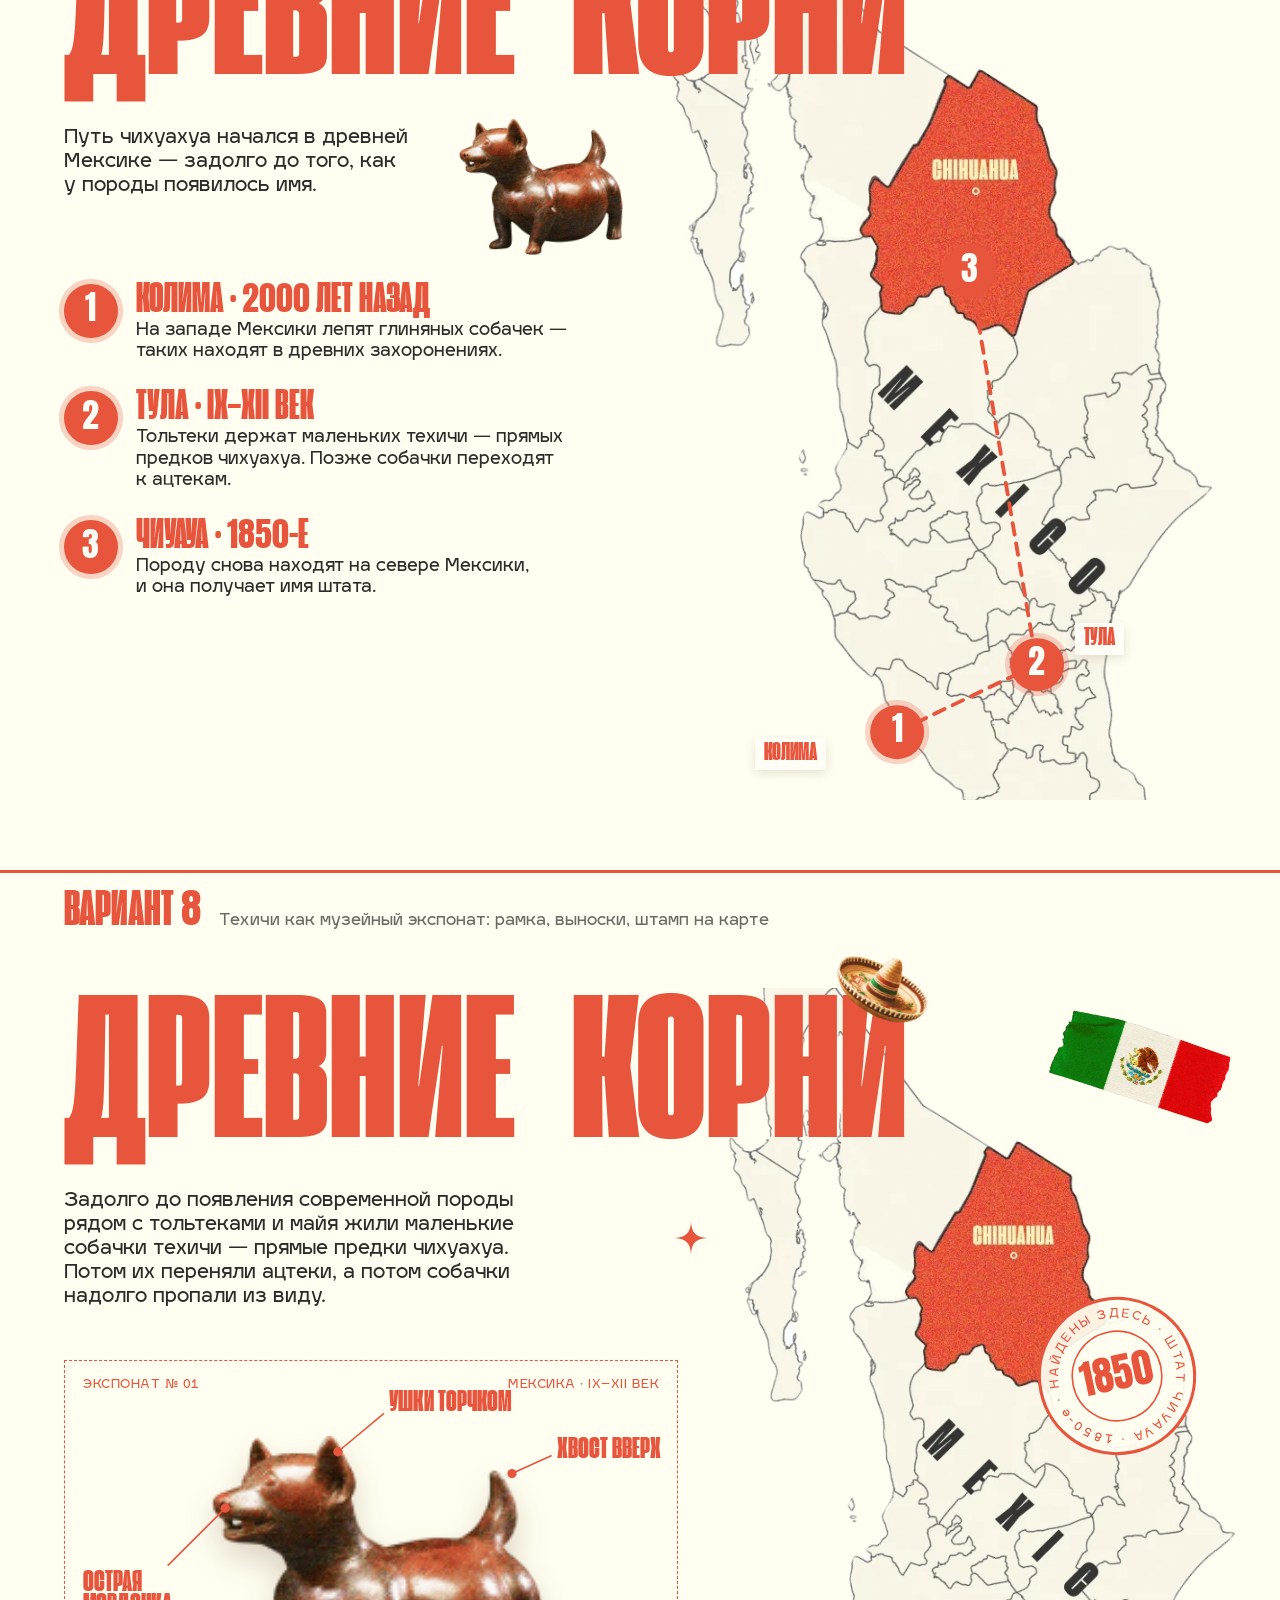
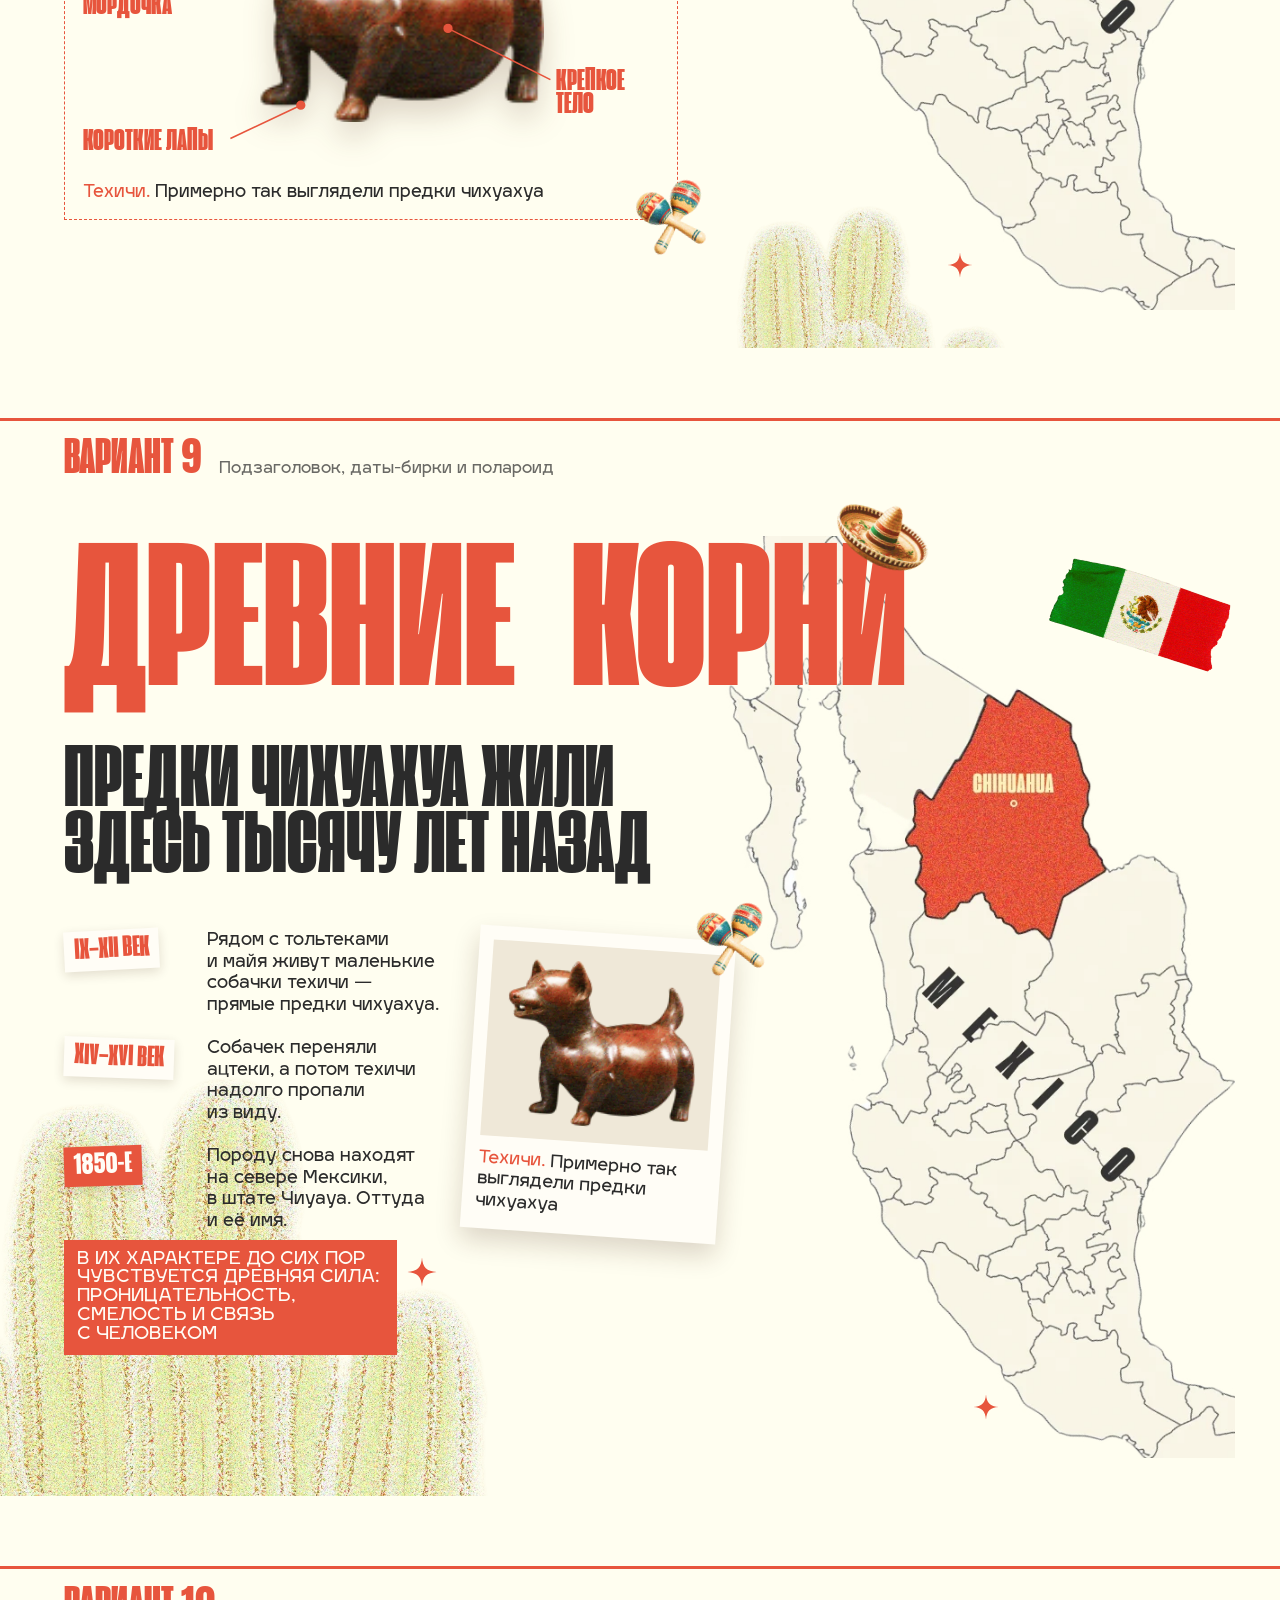
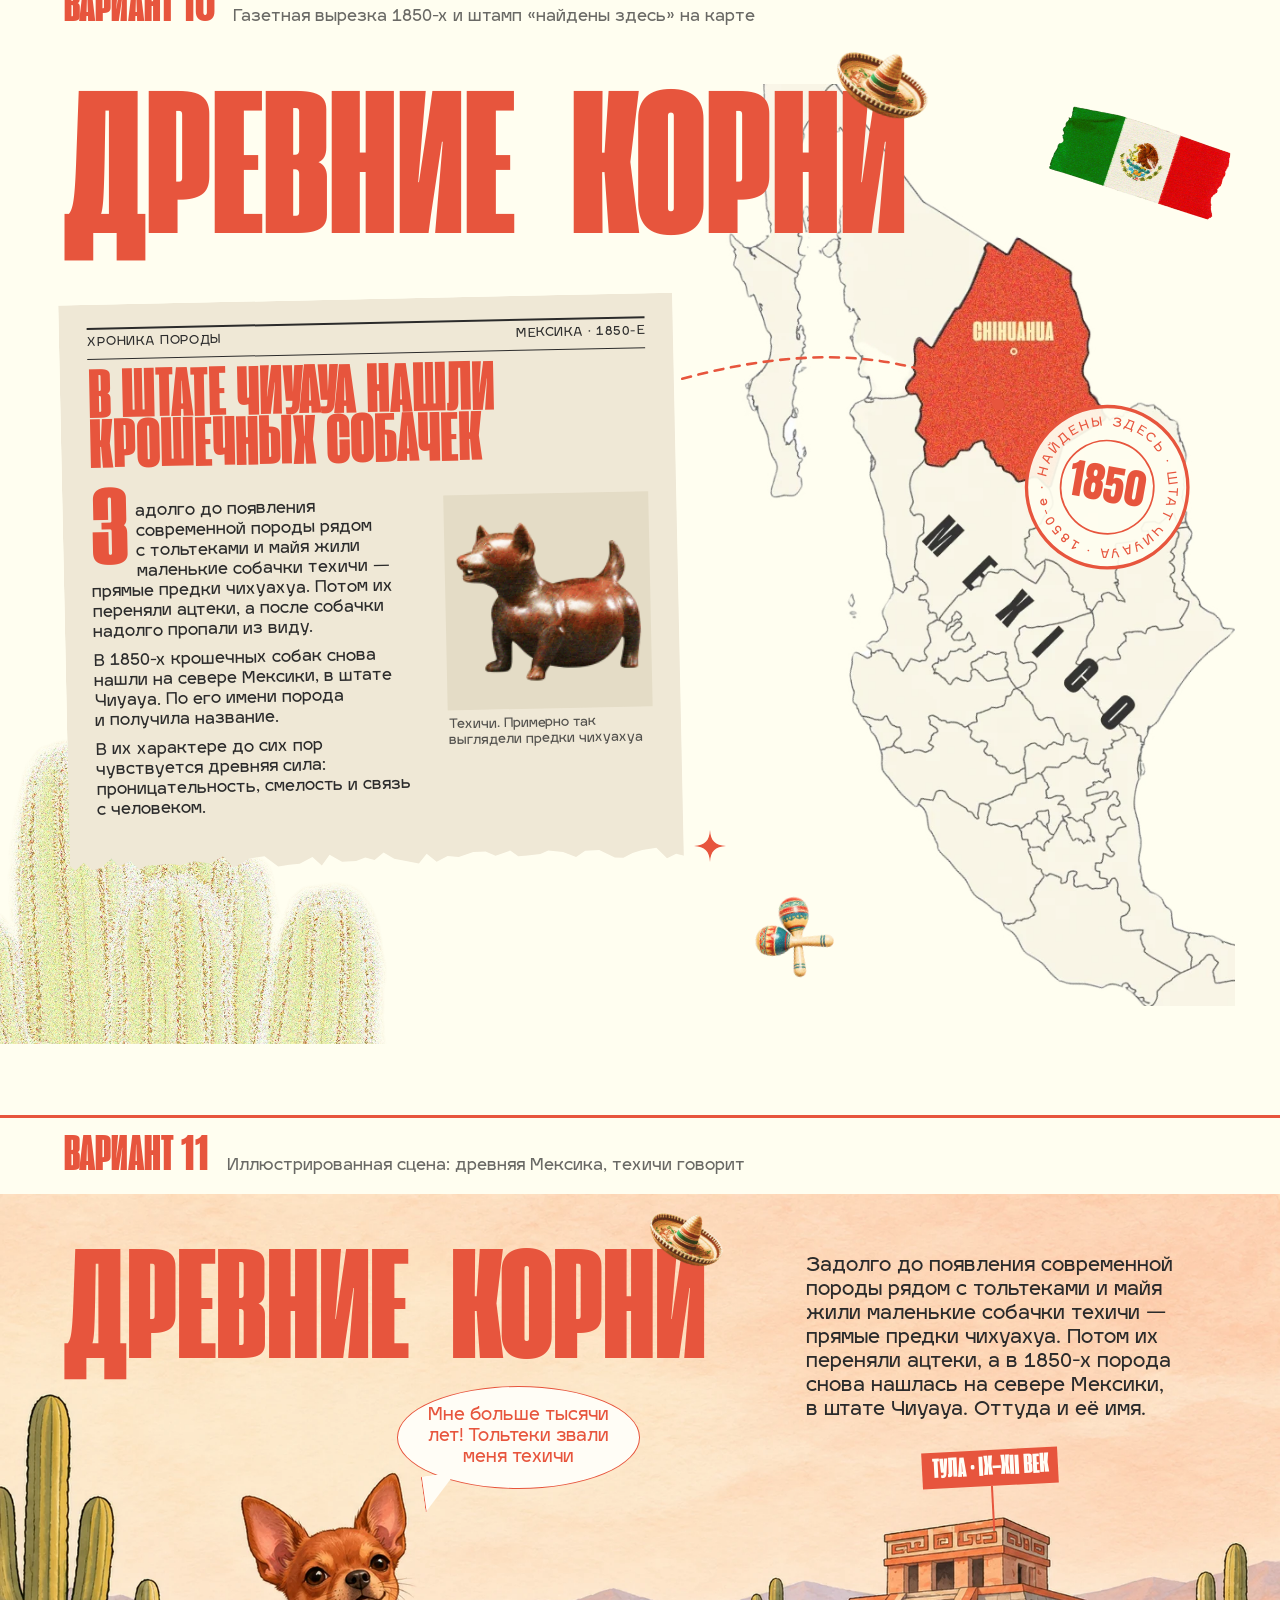
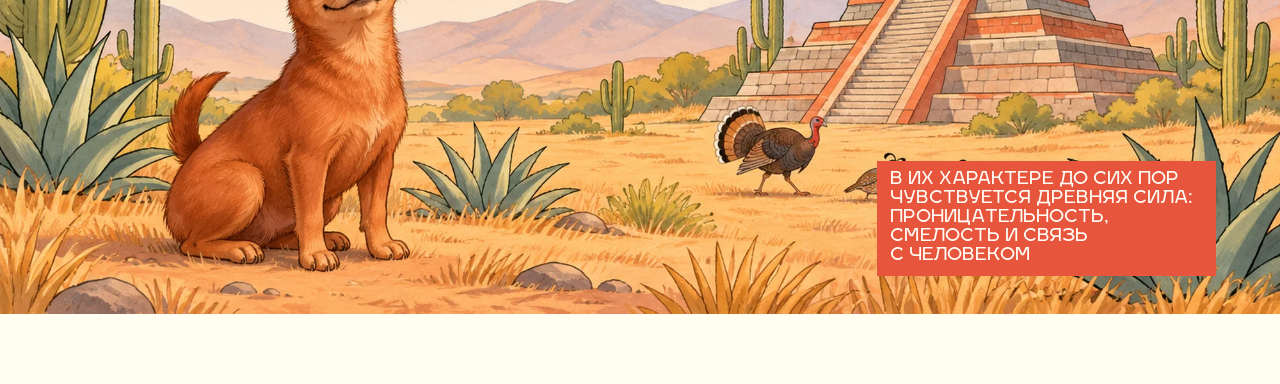
==== commit 0f1f41b0: "History preview: variant 11, illustrated ancient Mexico scene with a talking techichi Co-Authored-By" ====
--- a/history-variants.html
+++ b/history-variants.html
@@ -211,6 +211,17 @@
 .v10 .stamp { left: calc(1600 * var(--u)); top: calc(560 * var(--u)); width: calc(260 * var(--u)); height: calc(260 * var(--u)); rotate: 10deg; }
 .v10 .mar { left: calc(1180 * var(--u)); top: calc(1330 * var(--u)); rotate: -14deg; }
 .v10 .cac { left: calc(-20 * var(--u)); width: calc(700 * var(--u)); z-index: 1; }
+
+/* ---------- 11. Иллюстрированная сцена ---------- */
+.v11 { aspect-ratio: 2000 / 1125; background: url("assets/history-scene.webp") center / cover no-repeat; }
+.v11 .ttl { left: calc(100 * var(--u)); top: calc(90 * var(--u)); font-size: calc(170 * var(--u) * var(--k)); white-space: nowrap; z-index: 2; }
+.v11 .som { top: calc(30 * var(--u)); width: calc(120 * var(--u)); rotate: 10deg; z-index: 3; }
+.v11 .lead { left: calc(1260 * var(--u)); top: calc(96 * var(--u)); width: calc(640 * var(--u)); font-family: var(--body); font-size: calc(30 * var(--u)); line-height: 1.25; color: var(--ink); z-index: 2; }
+.v11 .bubble { left: calc(620 * var(--u)); top: calc(300 * var(--u)); width: calc(380 * var(--u)); padding: calc(30 * var(--u)) calc(34 * var(--u)); box-sizing: border-box; background: var(--white); border: calc(3 * var(--u)) solid var(--red); border-radius: 50%; text-align: center; color: var(--red); font: 400 calc(27 * var(--u))/1.2 var(--body); z-index: 3; }
+.v11 .bubble::after { content: ""; position: absolute; left: calc(40 * var(--u)); bottom: calc(-34 * var(--u)); width: calc(56 * var(--u)); height: calc(56 * var(--u)); background: var(--white); border: solid var(--red); border-width: 0 0 calc(3 * var(--u)) calc(3 * var(--u)); clip-path: polygon(0 0, 100% 0, 0 100%); rotate: -8deg; }
+.v11 .pin { left: calc(1440 * var(--u)); top: calc(400 * var(--u)); background: var(--red); color: var(--white); padding: calc(10 * var(--u)) calc(16 * var(--u)); font-size: calc(30 * var(--u) * var(--k)); white-space: nowrap; z-index: 3; rotate: -3deg; }
+.v11 .pin::after { content: ""; position: absolute; left: 50%; top: 100%; width: calc(3 * var(--u)); height: calc(70 * var(--u)); background: var(--red); }
+.v11 .quote { left: calc(1370 * var(--u)); bottom: calc(60 * var(--u)); width: calc(530 * var(--u)); background: var(--red); color: var(--white); font: 400 calc(28 * var(--u))/1.05 var(--body); text-transform: uppercase; padding: calc(16 * var(--u)) calc(20 * var(--u)); z-index: 3; }
 </style>
 </head>
 <body>
@@ -456,6 +467,17 @@
   <svg class="star" style="--x:1110;--y:1250;--s:50" aria-hidden="true"><use href="#star"/></svg>
 </section>
 
+<!-- ===================== 11 ===================== -->
+<h2 class="vhead"><b>Вариант 11</b><span>Иллюстрированная сцена: древняя Мексика, техичи говорит</span></h2>
+<section class="vb v11" role="img" aria-label="Древняя Мексика: техичи сидит в пустыне, вдали пирамида тольтеков">
+  <h3 class="d ttl">Древние&nbsp; корни</h3>
+  <img class="som" src="assets/sombrero.png" alt="">
+  <p class="lead">Задолго до появления современной породы рядом с&nbsp;тольтеками и&nbsp;майя жили маленькие собачки техичи&nbsp;— прямые предки чихуахуа. Потом их переняли ацтеки, а&nbsp;в&nbsp;1850-х порода снова нашлась на&nbsp;севере Мексики, в&nbsp;штате Чиуауа. Оттуда и&nbsp;её имя.</p>
+  <p class="bubble">Мне больше тысячи лет! Тольтеки звали меня техичи</p>
+  <b class="d pin">Тула · IX–XII век</b>
+  <p class="quote">В их характере до сих пор чувствуется древняя сила: проницательность, смелость и&nbsp;связь с&nbsp;человеком</p>
+</section>
+
 <svg width="0" height="0" style="position:absolute" aria-hidden="true">
   <symbol id="star" viewBox="0 0 100 100"><path d="M50 0C52 34 66 48 100 50 66 52 52 66 50 100 48 66 34 52 0 50 34 48 48 34 50 0Z"/></symbol>
 </svg>
@@ -463,7 +485,7 @@
 /* ?only=2 — показать один вариант (для скриншотов) */
 const only = new URLSearchParams(location.search).get('only');
 /* сомбреро — на последней букве заголовка */
-const placeSom = () => document.querySelectorAll('.v4 .som, .v5 .som, .v6 .som, .v7 .som, .v8 .som, .v9 .som, .v10 .som').forEach((som) => {
+const placeSom = () => document.querySelectorAll('.v4 .som, .v5 .som, .v6 .som, .v7 .som, .v8 .som, .v9 .som, .v10 .som, .v11 .som').forEach((som) => {
   const ttl = som.parentElement.querySelector('.ttl');
   const b = som.parentElement.getBoundingClientRect(), r = document.createRange(); r.selectNodeContents(ttl); const t = r.getBoundingClientRect();
   som.style.left = (t.right - b.left - som.offsetWidth * .75) + 'px';
--- a/styles.css
+++ b/styles.css
@@ -227,20 +227,42 @@
 /* =========================================================
    ИСТОРИЯ — мобильная
    ========================================================= */
-.history { padding: 56px 16px; display: flex; flex-direction: column; gap: 22px; overflow: hidden; }
+.history { padding: 56px 16px 64px; display: flex; flex-direction: column; gap: 24px; overflow: hidden; }
+.history > * { position: relative; z-index: 2; }
 .history__title { color: var(--red); font-size: 19vw; }
-.history__title, .history__p1, .history__p2, .history__xix { position: relative; z-index: 2; }
-.history .txt { font-size: 16px; }
-.history__figure { width: 46%; align-self: center; }
-.ph.history__figure { aspect-ratio: 215 / 180; }
-.history__flag { width: 80%; align-self: flex-end; }
-.ph.history__flag { aspect-ratio: 455 / 230; }
-.history__sombrero, .history__maracas, .history__cactus { display: none; }
-.history__xix h3 { color: var(--red); font-size: 40px; padding-bottom: 12px; border-bottom: 2px solid var(--red); margin-bottom: 12px; }
-.history__map { margin-right: -16px; overflow: hidden; }
+.history__sub { color: var(--ink); font-size: 9vw; line-height: 1.1; }
+.history .txt { font-size: 16px; line-height: 1.3; }
+.history__col { display: contents; }
+.history__events { order: 1; position: relative; z-index: 2; list-style: none; margin: 0; padding: 0; display: flex; flex-direction: column; gap: 20px; }
+.history__events li { display: grid; grid-template-columns: 116px 1fr; gap: 14px; align-items: start; }
+.history__events .txt { margin: 0; }
+.history__date {
+  justify-self: start; white-space: nowrap;
+  font-family: var(--display); font-weight: 400; font-size-adjust: cap-height 1.0325; text-transform: uppercase; line-height: 1;
+  background: var(--white); color: var(--red);
+  font-size: 19px; padding: 7px 9px;
+  box-shadow: 0 4px 12px rgba(60,30,10,.14); rotate: -3deg;
+}
+.history__events li:nth-child(2) .history__date { rotate: 2deg; }
+.history__events li:nth-child(3) .history__date { rotate: -2deg; background: var(--red); color: var(--white); }
+.history__pol {
+  order: 2; align-self: center; width: min(78%, 340px); margin: 6px 0 0;
+  padding: 14px 14px 16px; background: var(--white); rotate: 3deg;
+  box-shadow: 0 14px 30px rgba(60,30,10,.18);
+}
+.history__photo { background: #EFE8D8; aspect-ratio: 1 / .86; display: grid; place-items: center; }
+.history__photo img { width: 84%; }
+.history__photo .ph { width: 84%; aspect-ratio: 154 / 132; }
+.history__pol figcaption { margin-top: 12px; font-size: 15px; }
+.history__pol b { color: var(--red); font-weight: 400; }
+.history__flag { order: 3; width: 62%; align-self: flex-end; rotate: 6deg; }
+.history__map { order: 4; margin: 0 -16px 0 0; overflow: hidden; z-index: 1; }
 .history__map img { width: 180%; max-width: none; margin-left: -80%; }
 .history__map .ph { width: 100%; aspect-ratio: 785 / 1000; }
+.history__sombrero, .history__maracas, .history .star { display: none; }
+.history__cactus { position: absolute; left: -24px; bottom: 0; width: 78%; z-index: 0; pointer-events: none; }
 .history__quote {
+  order: 5; position: relative; z-index: 2; margin: 0;
   background: var(--red); color: var(--white);
   text-transform: uppercase; font-weight: 500; font-size: 15px; line-height: 1.1;
   padding: 12px 14px;
@@ -390,9 +412,7 @@
     --m: min(var(--mx), calc((100vh - var(--bar)) / var(--h, 1422)));
     --t: max(var(--m), calc(var(--mx) * .85));   /* основной текст: не мельче 85% от ширины */
   }
-  .history { --h: 1427; }
-  /* на невысоком экране текст истории крупнее --m: всё, что ниже первого абзаца, сдвигаем на его прирост */
-  .history > * { --dy: calc((var(--t) - var(--m)) * 110); }
+  .history { --h: 1560; }
   .look { --h: 1504; }
   main > section { scroll-margin-top: var(--bar); }   /* заголовок раздела не уходит под компактное меню */
   .cover, .character { overflow: visible; }
@@ -469,27 +489,26 @@
   .ticker__track span { font-size: calc(var(--W) * 28 / 2000); }
 
   /* ---------- история ---------- */
-  .history { display: block; height: min(calc(var(--vw, 100vw) * 1427 / 2000), calc(100vh - var(--bar))); padding: 0; }
+  .history { display: block; height: min(calc(var(--vw, 100vw) * 1560 / 2000), calc(100vh - var(--bar))); padding: 0; }
   .history > * { position: absolute; margin: 0; }
   .history__title { left: calc(102 * var(--mx)); top: calc(77 * var(--m)); font-size: calc(222 * var(--m) * var(--k)); white-space: nowrap; }
   .history__sombrero { display: block; left: calc(102 * var(--mx) + 1003 * var(--m)); top: calc(15 * var(--m)); width: calc(140 * var(--m)); z-index: 3; }
-  .history .txt { font-size: calc(27 * var(--t)); line-height: 1.02; }
-  .history__p1 { left: calc(102 * var(--mx)); top: calc(405 * var(--m)); width: calc(640 * var(--mx)); }
-  .history__figure { left: calc(255 * var(--mx)); top: calc(540 * var(--m) + var(--dy)); width: calc(215 * var(--m)); }
-  .history__flag { left: calc(695 * var(--mx)); top: calc(505 * var(--m) + var(--dy)); width: calc(455 * var(--m)); }
-  .history__maracas { display: block; left: calc(695 * var(--mx) + 357 * var(--m)); top: calc(680 * var(--m) + var(--dy)); width: calc(118 * var(--m)); z-index: 3; }
-  .history__p2 { left: calc(102 * var(--mx)); top: calc(767 * var(--m) + var(--dy)); width: calc(580 * var(--mx)); }
-  .history__xix { left: calc(700 * var(--mx)); top: calc(880 * var(--m)); width: calc(500 * var(--mx)); }
-  .history__xix h3 { font-size: calc(55 * var(--m) * var(--k)); padding-bottom: calc(22 * var(--m)); margin-bottom: calc(20 * var(--m)); border-bottom-width: calc(3 * var(--m)); }
-  .history__cactus { display: block; left: 0; bottom: 0; width: calc(620 * var(--m)); opacity: .45; filter: saturate(.8) brightness(1.1); z-index: 0; pointer-events: none; }
-  .history__cactus--2 { left: calc(560 * var(--mx)); width: calc(640 * var(--m)); }
-  .history__map { right: 0; top: calc(14 * var(--m)); width: calc(1409 * var(--m)); z-index: 1; pointer-events: none; }
+  .history__sub { left: calc(102 * var(--mx)); top: calc(395 * var(--m)); font-size: calc(96 * var(--m) * var(--k)); line-height: 1.12; white-space: nowrap; }
+  .history .txt { font-size: calc(27 * var(--t)); line-height: 1.25; }
+  .history__col { display: flex; flex-direction: column; left: calc(102 * var(--mx)); top: calc(675 * var(--m)); width: calc(590 * var(--mx)); gap: calc(60 * var(--m)); }
+  .history__events { gap: calc(34 * var(--m)); }
+  .history__events li { grid-template-columns: calc(200 * var(--t)) 1fr; gap: calc(24 * var(--m)); }
+  .history__date { font-size: calc(32 * var(--t) * var(--k)); padding: calc(12 * var(--m)) calc(16 * var(--m)); box-shadow: 0 calc(6 * var(--m)) calc(16 * var(--m)) rgba(60,30,10,.14); }
+  .history__quote { width: calc(520 * var(--mx)); font-size: calc(28 * var(--t)); line-height: 1.05; padding: calc(16 * var(--m)) calc(20 * var(--m)); }
+  .history__pol { left: calc(735 * var(--mx)); top: calc(680 * var(--m)); width: calc(400 * var(--m)); padding: calc(22 * var(--m)) calc(22 * var(--m)) calc(26 * var(--m)); rotate: 4deg; box-shadow: 0 calc(18 * var(--m)) calc(40 * var(--m)) rgba(60,30,10,.18); z-index: 3; }
+  .history__pol figcaption { margin-top: calc(18 * var(--m)); font-size: calc(27 * var(--t)); }
+  .history__maracas { display: block; left: calc(735 * var(--mx) + 350 * var(--m)); top: calc(625 * var(--m)); width: calc(120 * var(--m)); rotate: 22deg; z-index: 4; }
+  .history__flag { left: auto; right: calc(80 * var(--mx)); top: calc(110 * var(--m)); width: calc(280 * var(--m)); rotate: 8deg; z-index: 2; }
+  .history__map { right: calc(20 * var(--mx)); top: calc(10 * var(--m)); width: calc(1720 * var(--m)); margin: 0; z-index: 1; pointer-events: none; }
   .history__map img { width: 100%; margin: 0; }
   .history__map .ph { width: calc(785 * var(--m)); height: calc(1400 * var(--m)); margin-left: auto; }
-  .history__quote {
-    left: calc(1023 * var(--mx)); top: auto; bottom: calc(60 * var(--m)); width: calc(538 * var(--mx));
-    font-size: calc(26 * var(--t)); line-height: .98; padding: calc(12 * var(--m)) calc(16 * var(--m)); z-index: 3;
-  }
+  .history__cactus { left: calc(-40 * var(--m)); bottom: 0; width: calc(900 * var(--m)); z-index: 0; }
+  .history .star { display: block; }
 
   /* ---------- характер ---------- */
   .character { padding: calc(var(--W) * 62 / 2000) calc(var(--W) * 102 / 2000) calc(var(--W) * 150 / 2000); }
